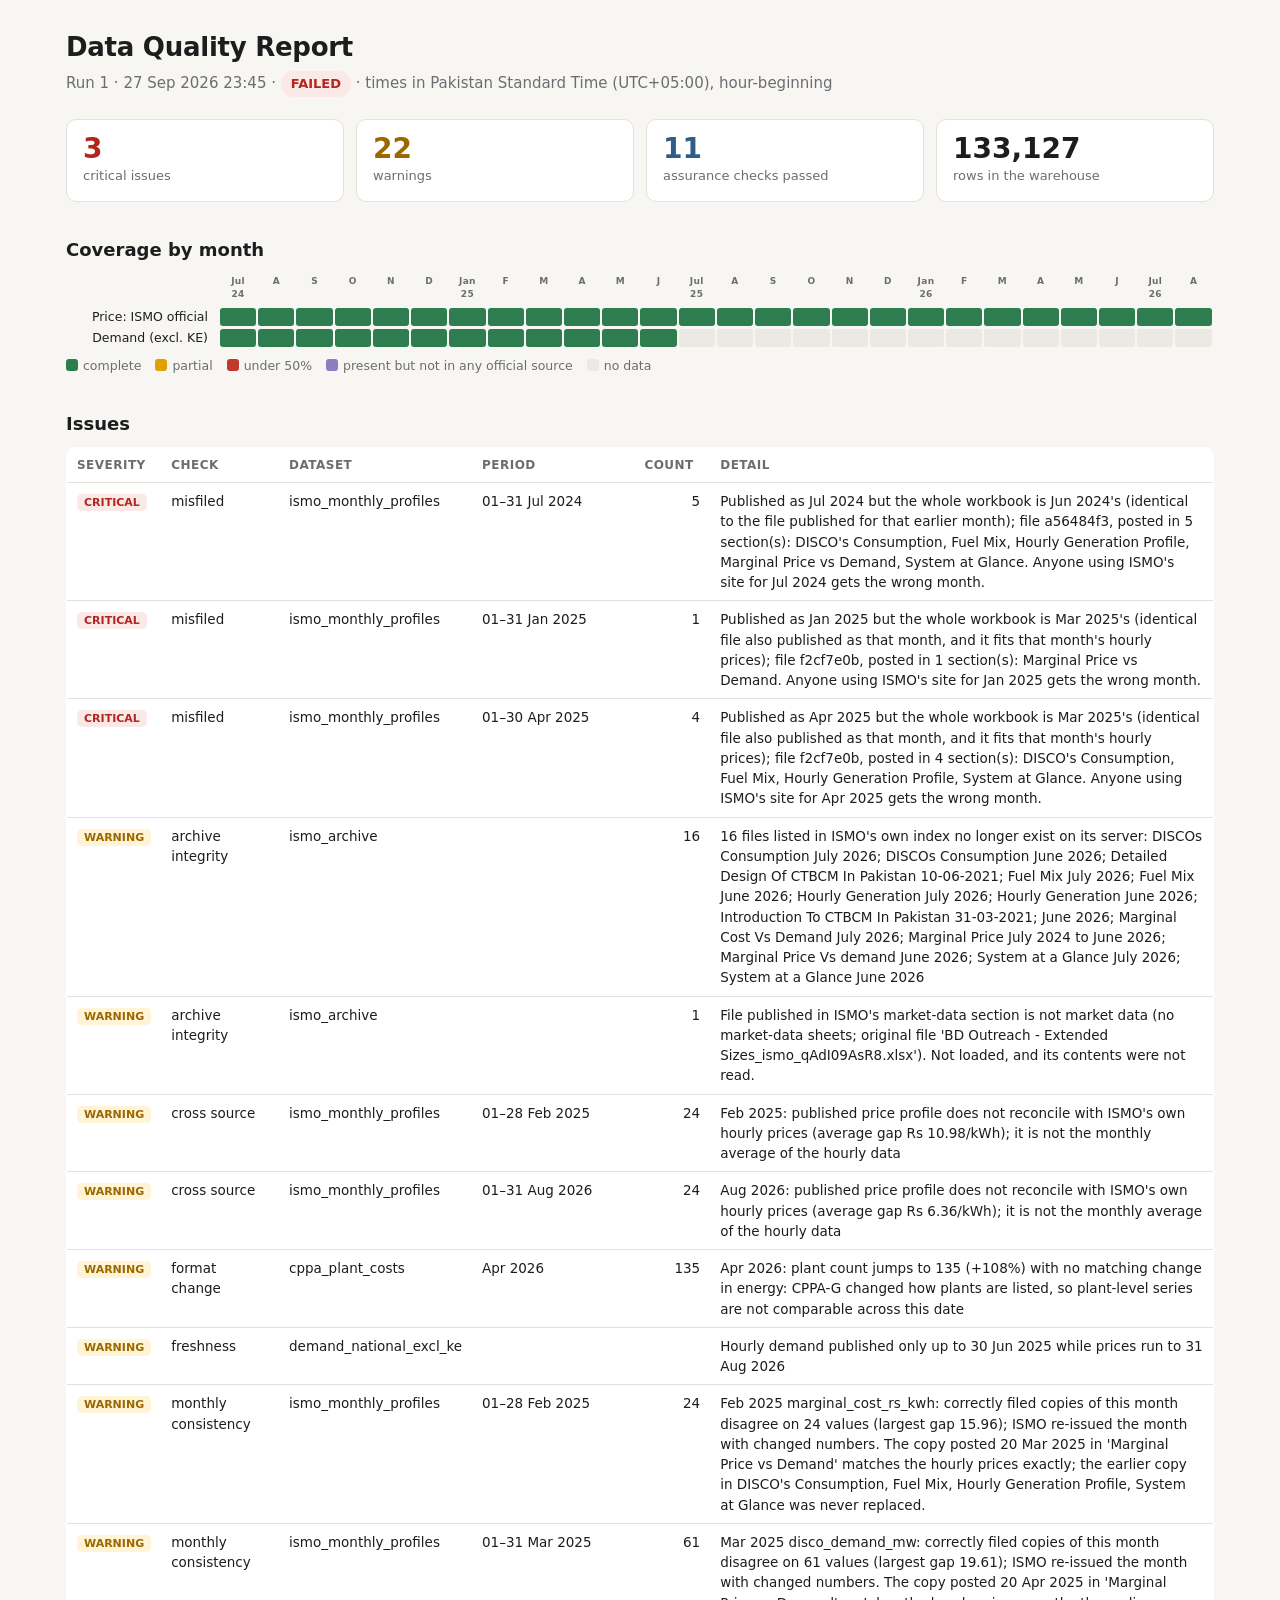
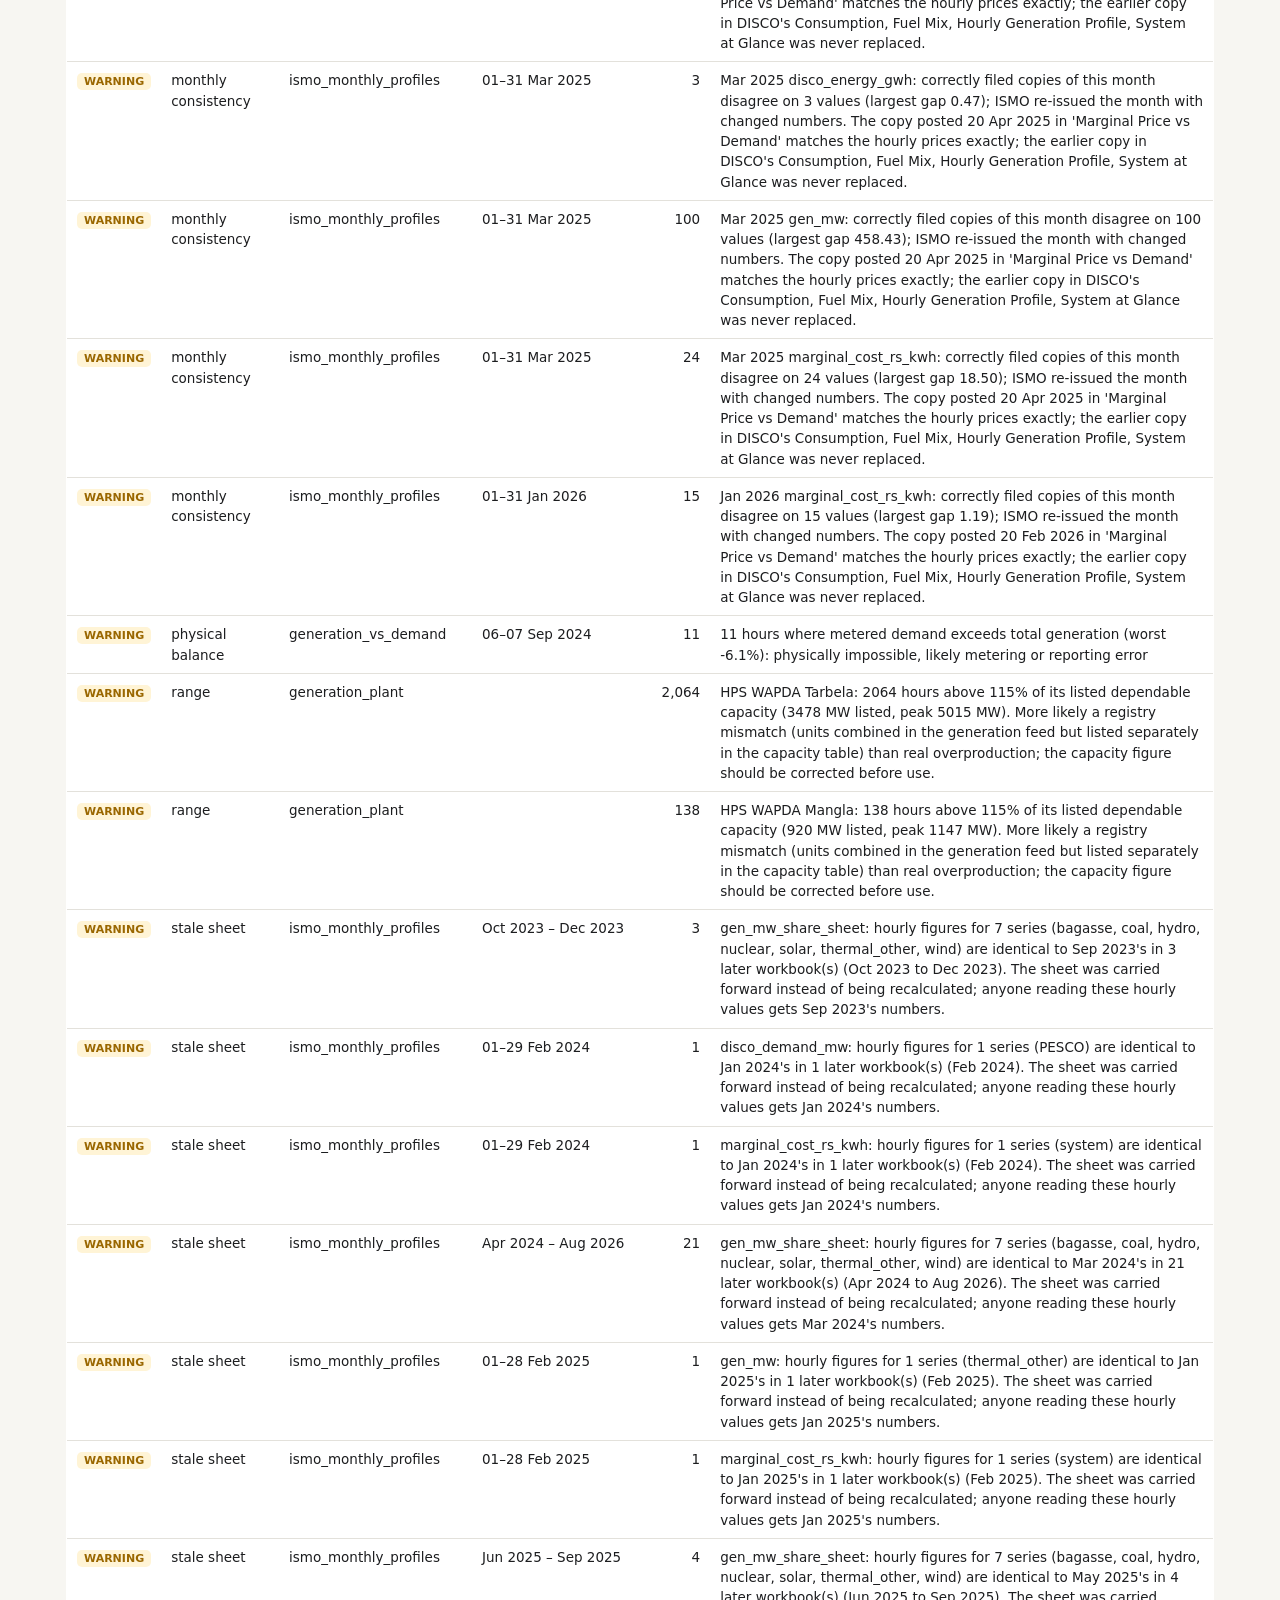
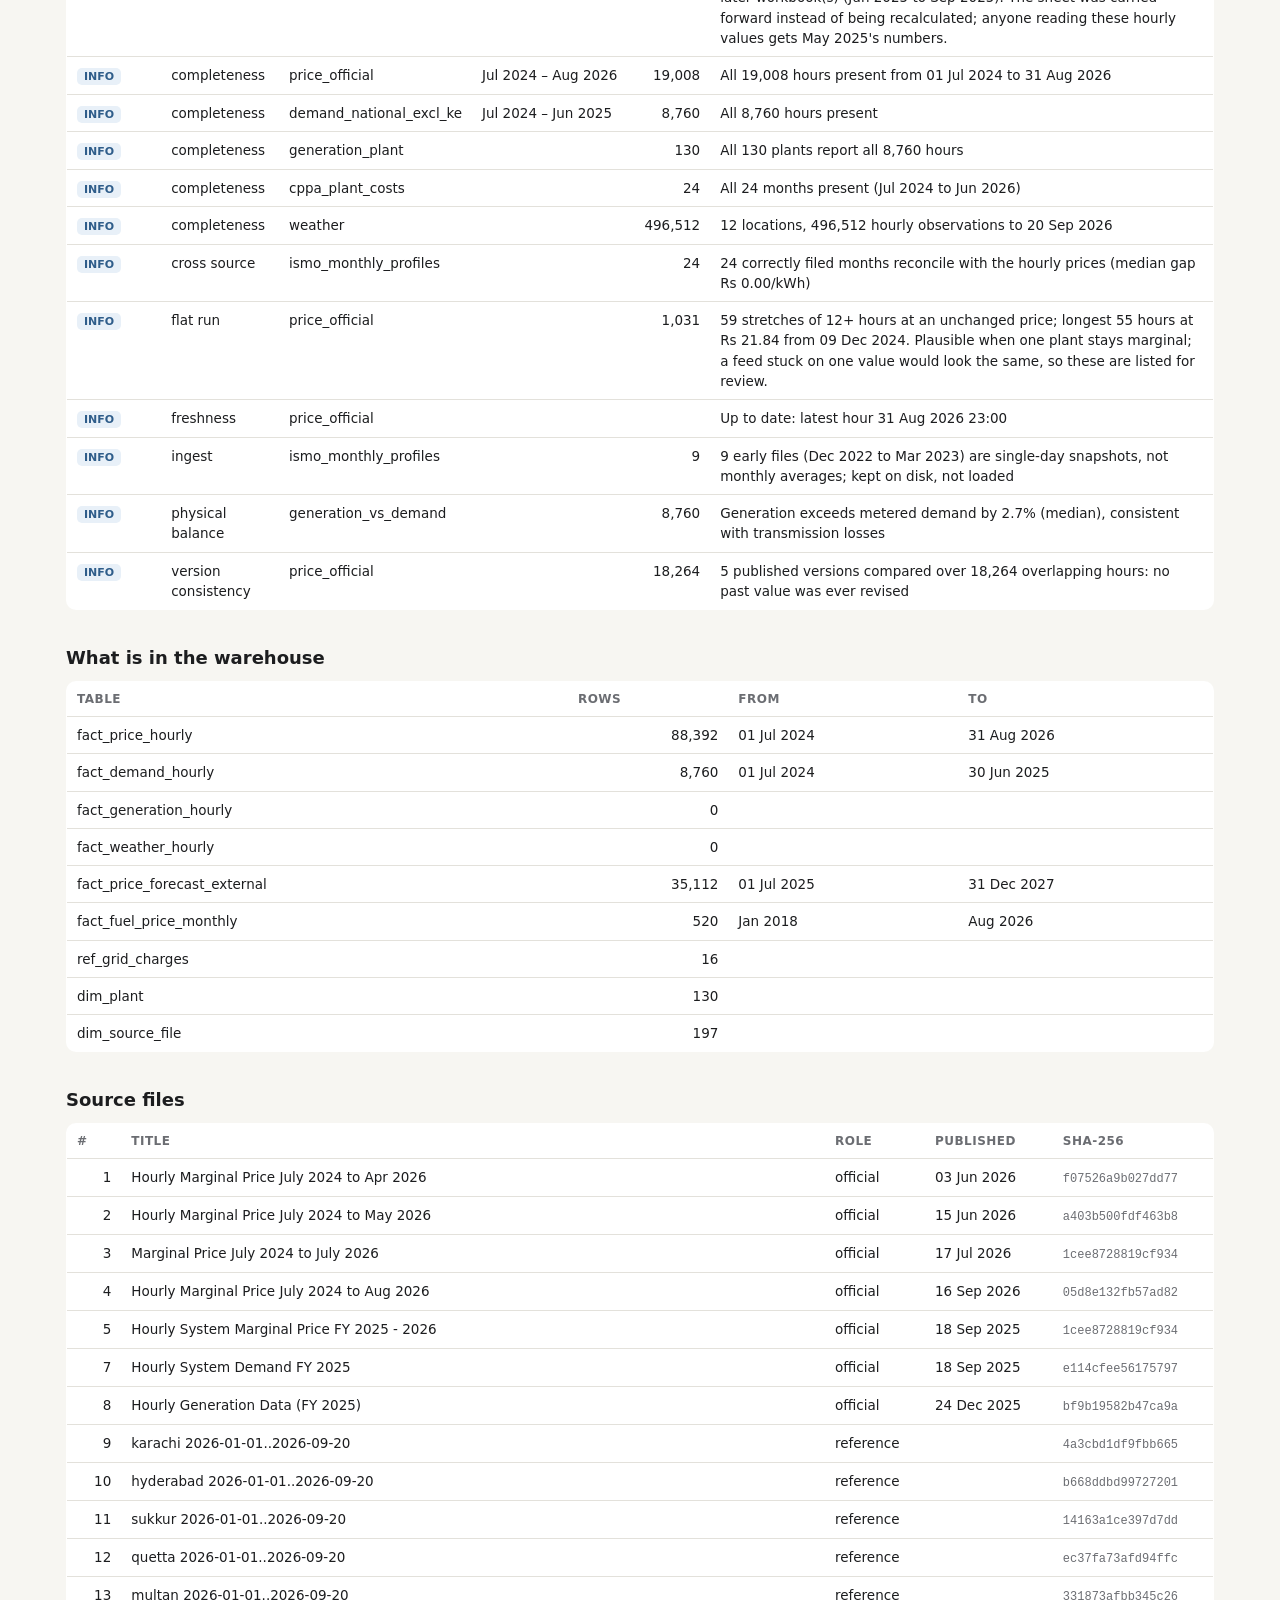
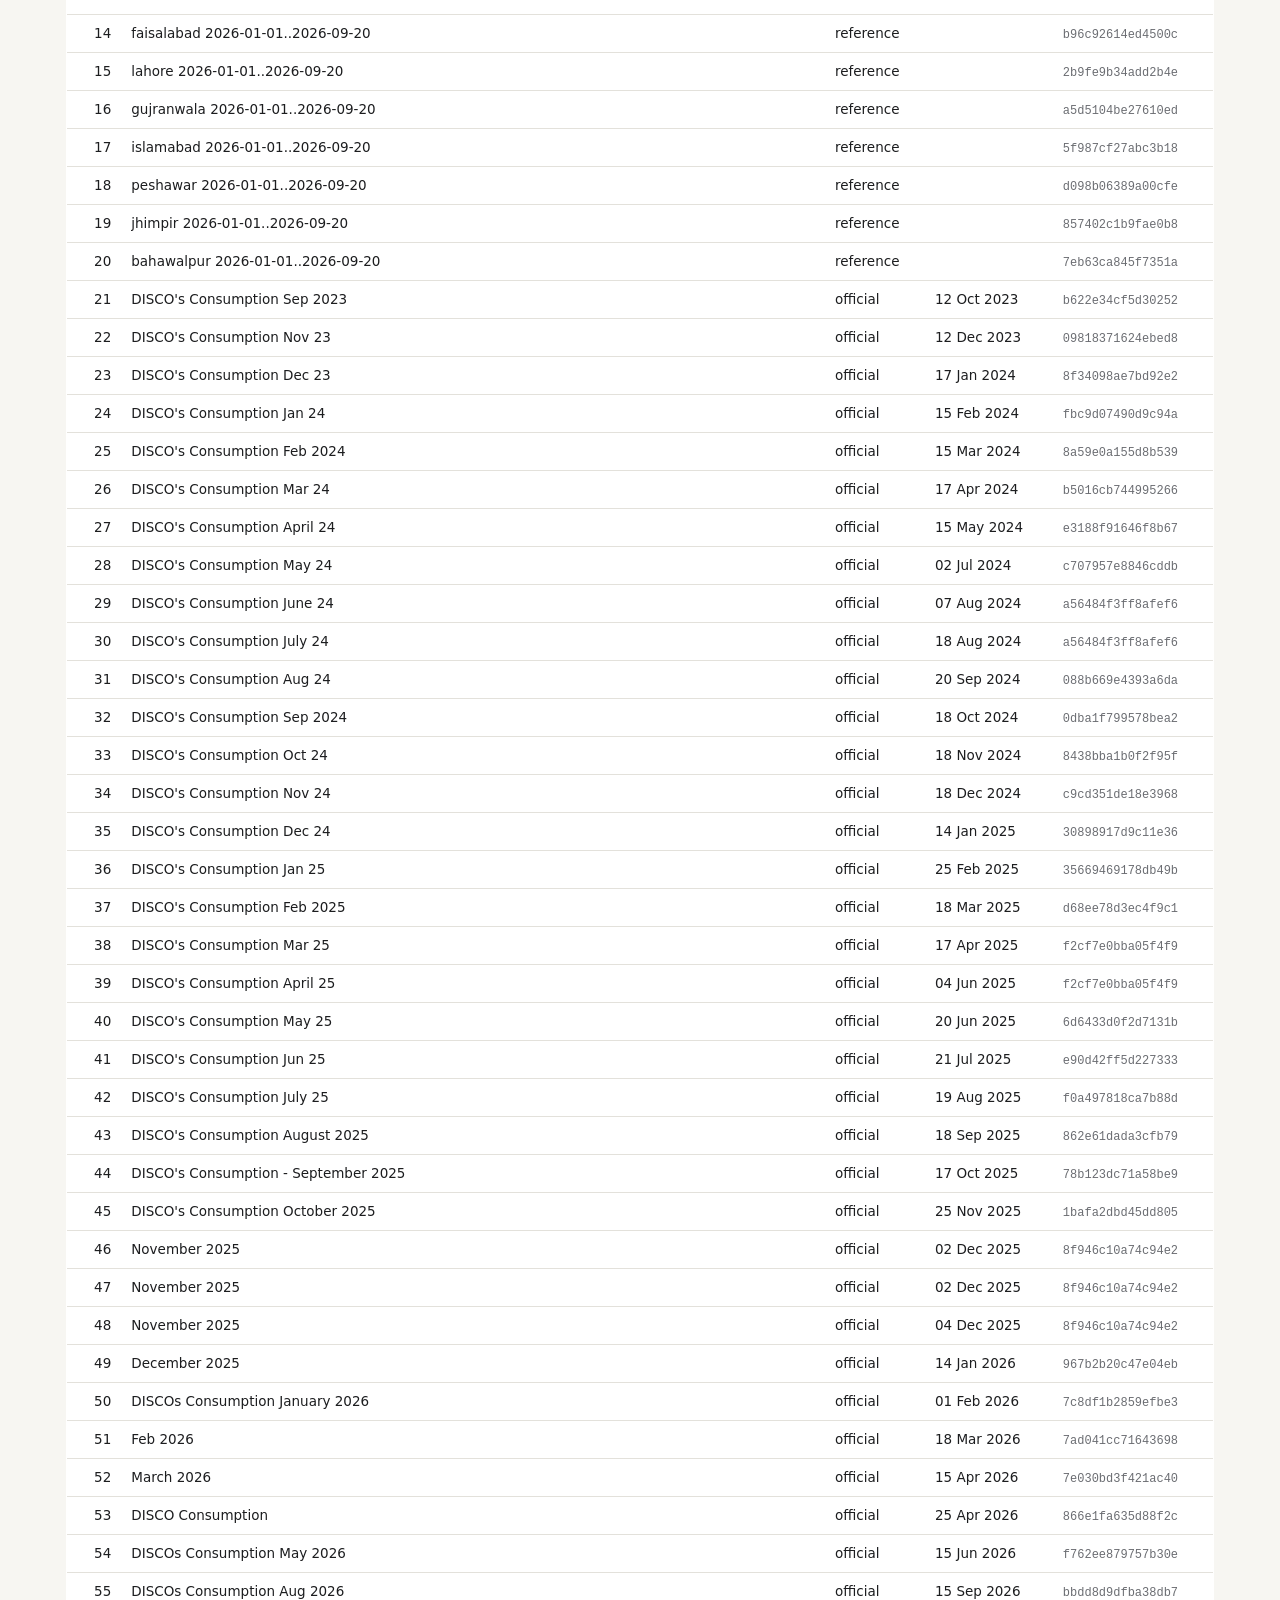
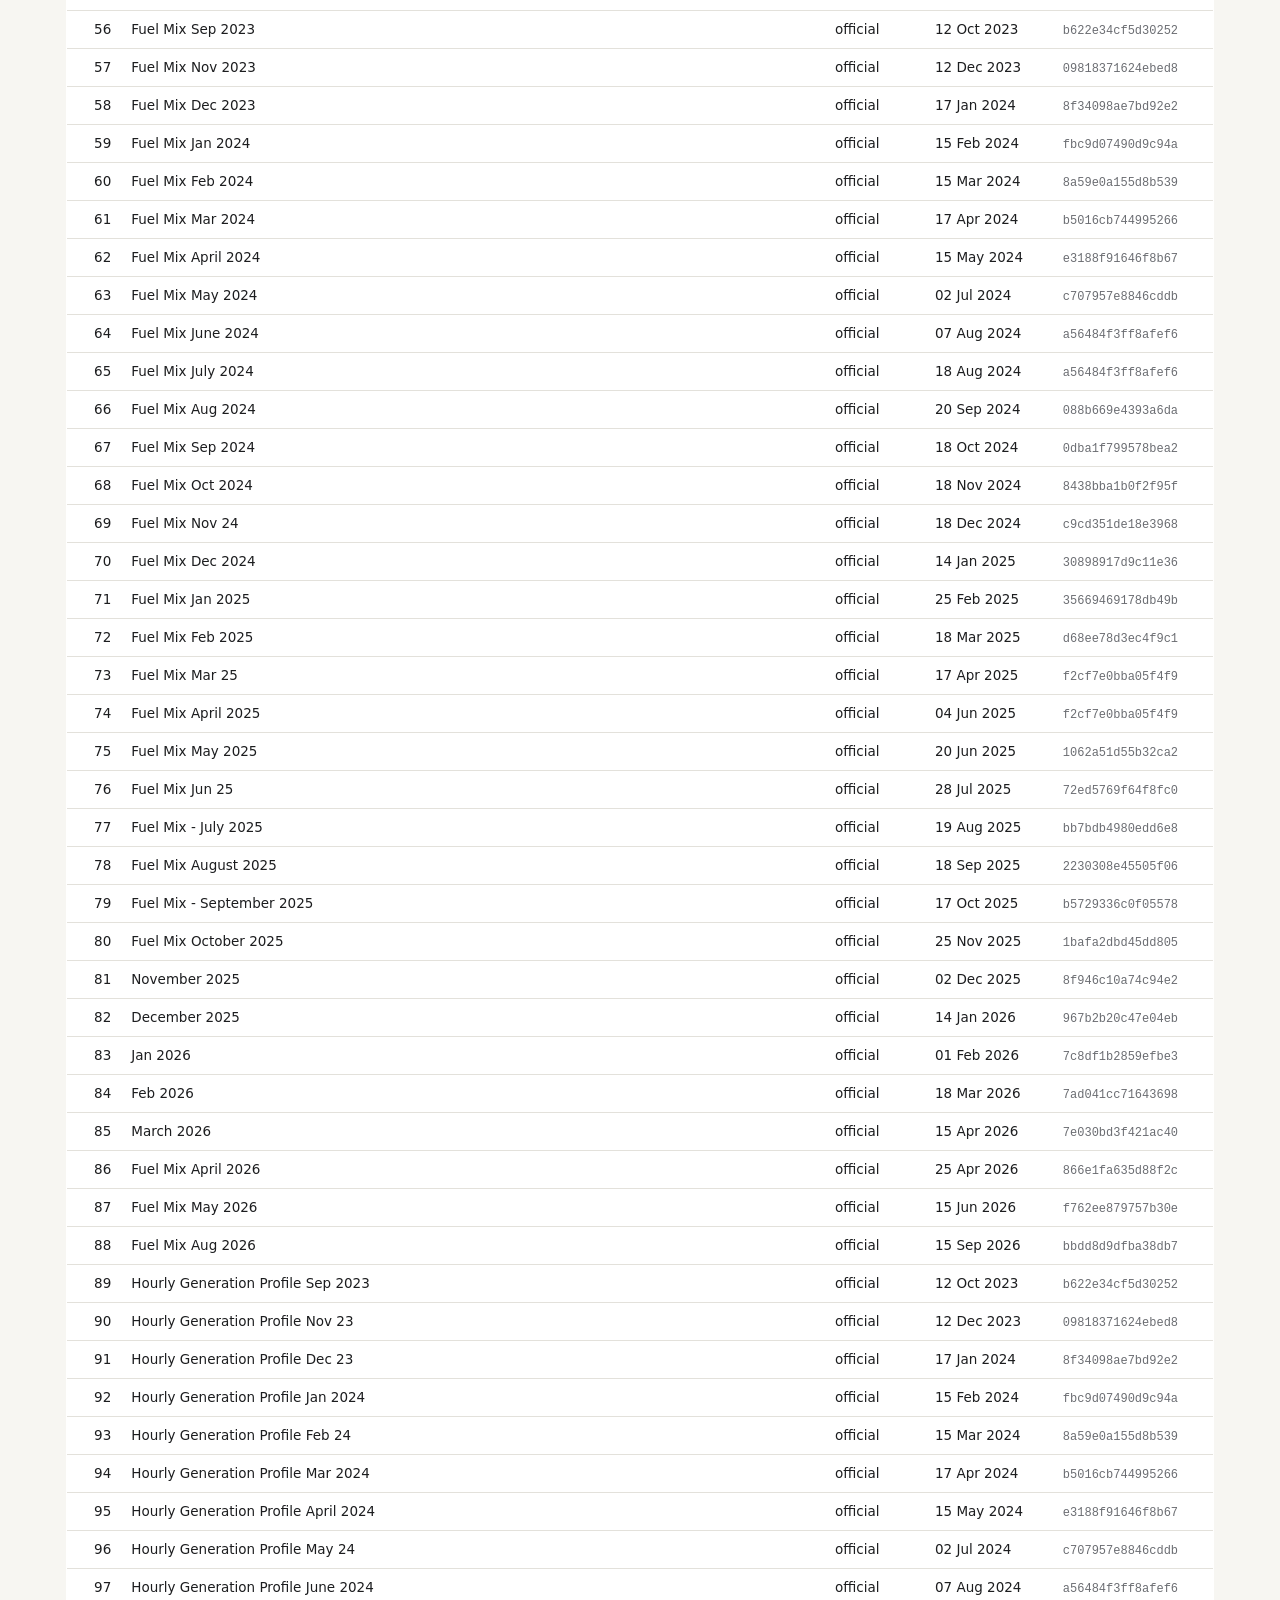
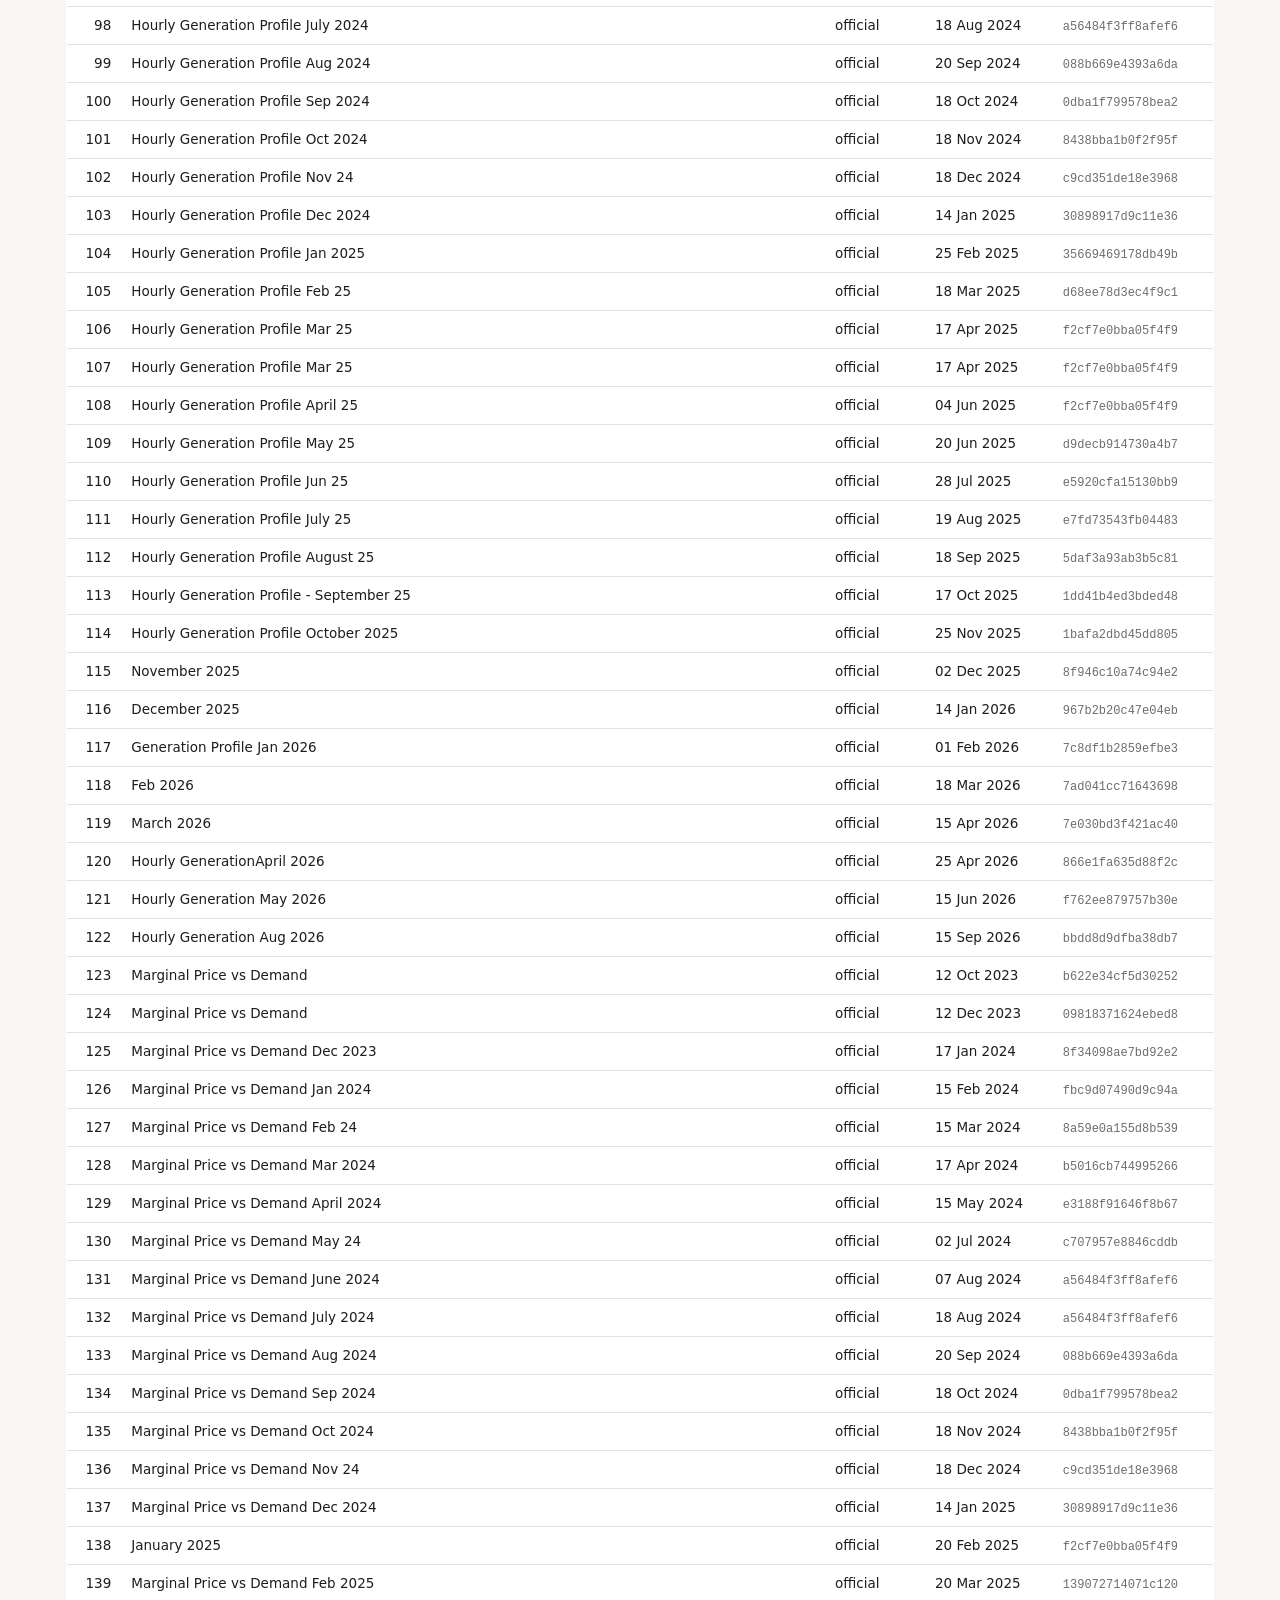
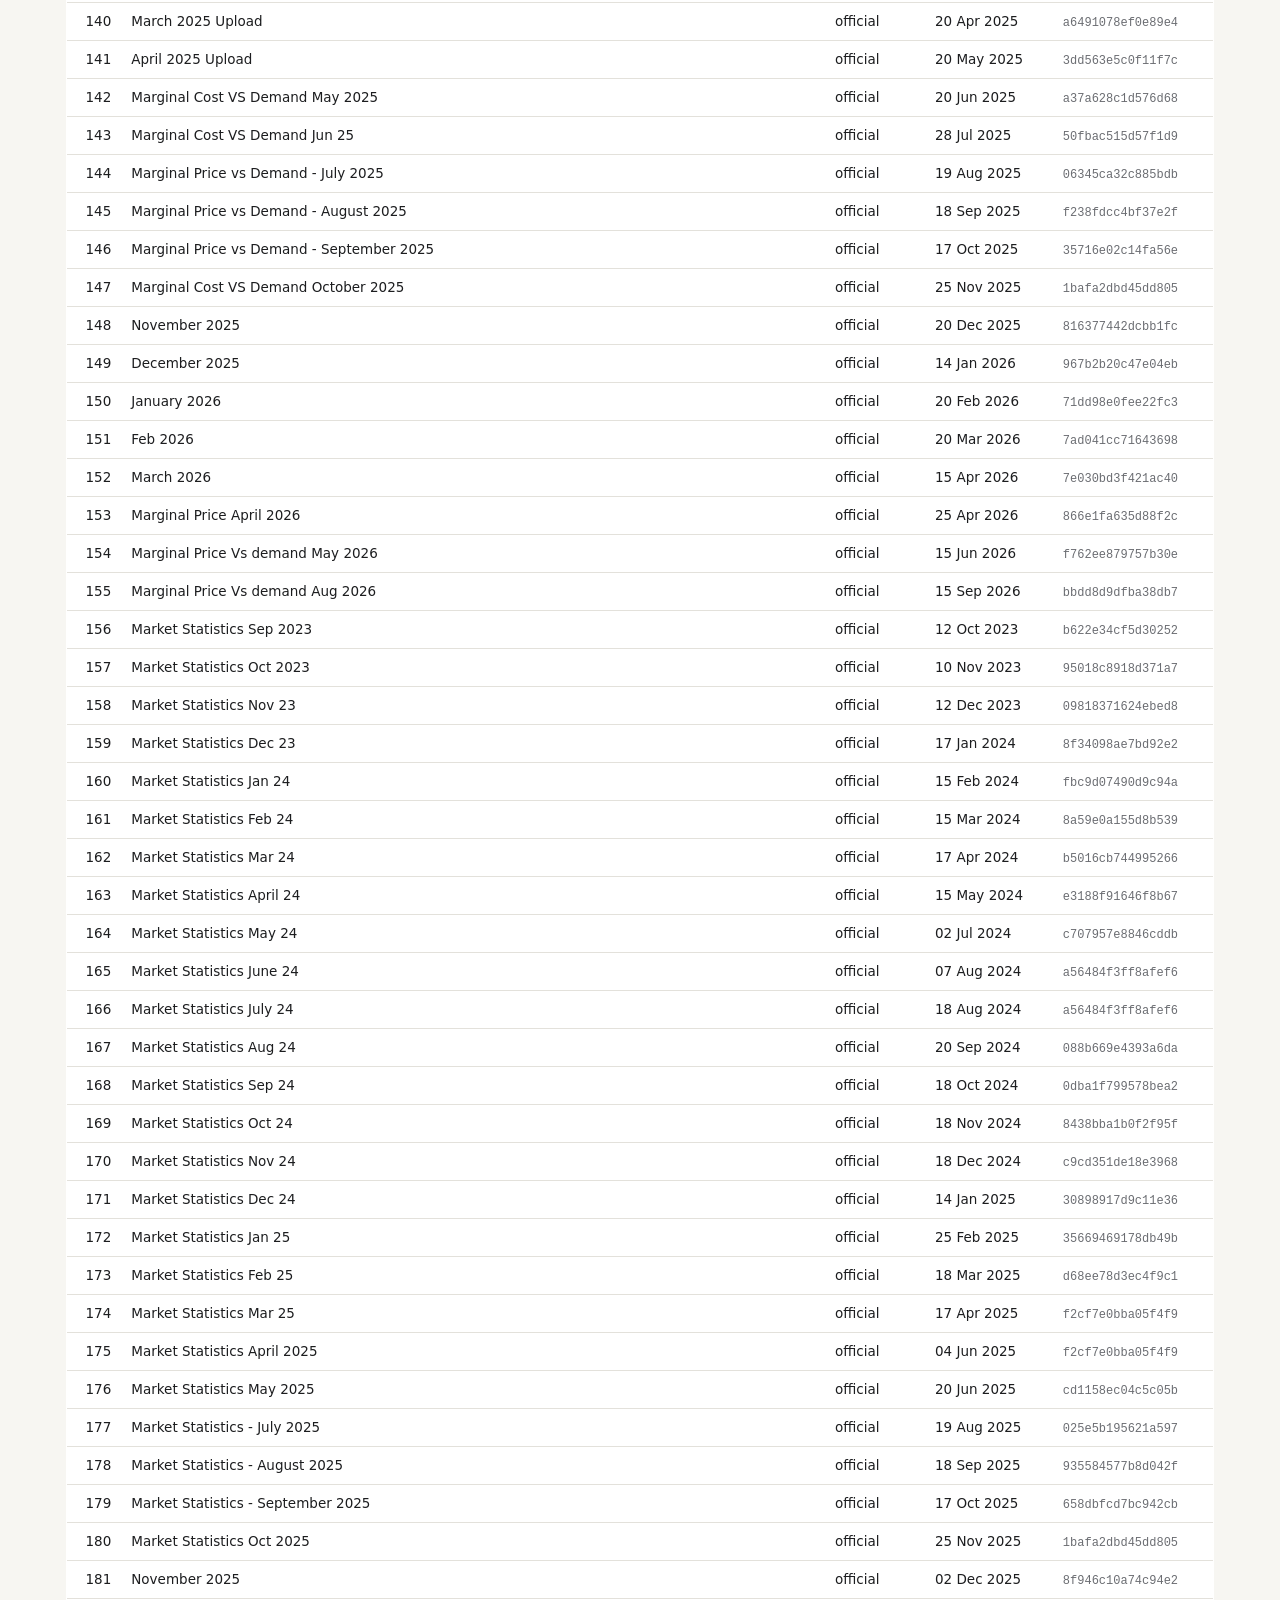
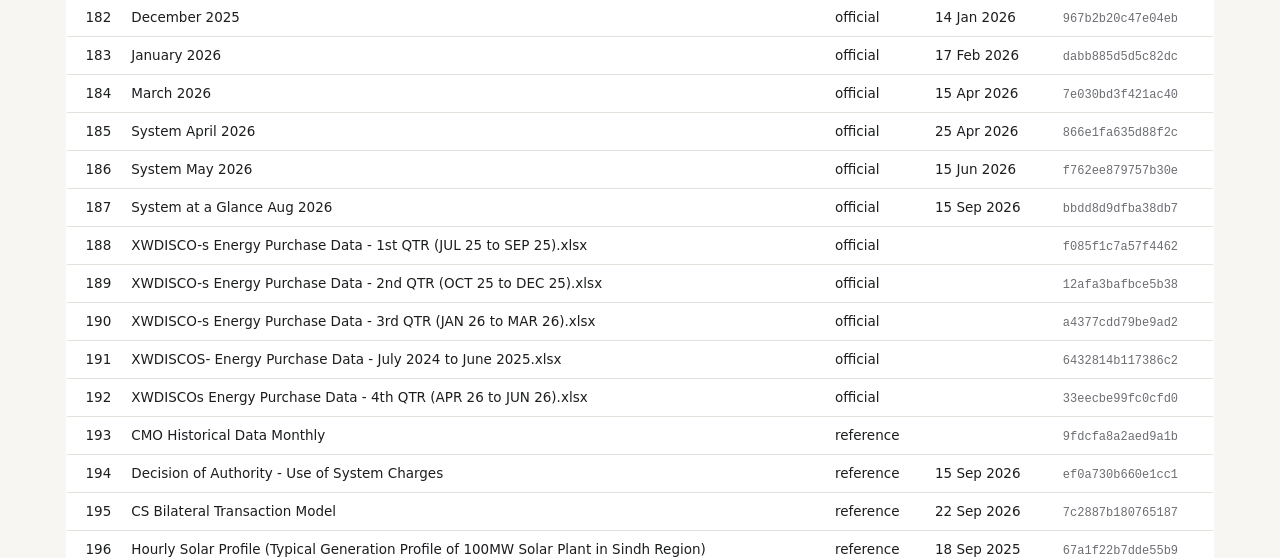
==== reports/data_quality_latest.html @ 8dcd848b "Add files via upload" ====
<!doctype html>
<html lang="en"><head><meta charset="utf-8">
<meta name="viewport" content="width=device-width, initial-scale=1">
<title>Data Quality Report</title>
<style>
:root{--bg:#f7f6f2;--card:#fff;--ink:#1c1d1f;--muted:#6b6d72;--line:#e3e1db;
--crit:#b3261e;--crit-bg:#fbe9e7;--warn:#9a6700;--warn-bg:#fff4d6;--info:#2f5d8a;--info-bg:#e8f0f8;
--ok:#2e7d4f;--c100:#2e7d4f;--c50:#e0a100;--c0:#c0392b;--cnone:#ebe9e3;--cext:#8e7cc3}
@media (prefers-color-scheme:dark){:root:not([data-theme="light"]){--bg:#15161a;--card:#1d1f24;--ink:#e8e6e1;
--muted:#9a9ca3;--line:#2c2f36;--crit-bg:#3a1d1b;--warn-bg:#352c14;--info-bg:#1a2835;--cnone:#2a2c31}}
*{box-sizing:border-box}body{margin:0;background:var(--bg);color:var(--ink);
font:15px/1.5 "Segoe UI",system-ui,-apple-system,sans-serif}
main{max-width:1180px;margin:0 auto;padding:28px 16px 60px}
h1{font-size:26px;margin:0 0 4px;letter-spacing:-.01em}h2{font-size:18px;margin:34px 0 10px}
.sub{color:var(--muted);margin:0 0 22px}
.status{display:inline-block;padding:3px 10px;border-radius:99px;font-weight:600;font-size:13px}
.passed{background:#e3f3e8;color:var(--ok)}.failed{background:var(--crit-bg);color:var(--crit)}
.cards{display:grid;grid-template-columns:repeat(auto-fit,minmax(170px,1fr));gap:12px}
.card{background:var(--card);border:1px solid var(--line);border-radius:10px;padding:14px 16px}
.card b{display:block;font-size:28px;line-height:1.1}.card span{color:var(--muted);font-size:13px}
.card.crit b{color:var(--crit)}.card.warn b{color:var(--warn)}.card.info b{color:var(--info)}
table{width:100%;border-collapse:collapse;background:var(--card);border:1px solid var(--line);border-radius:10px;overflow:hidden}
th,td{text-align:left;padding:8px 10px;border-bottom:1px solid var(--line);vertical-align:top;font-size:13.5px}
td.per{white-space:nowrap}th{font-size:12px;text-transform:uppercase;letter-spacing:.04em;color:var(--muted);font-weight:600}
tr:last-child td{border-bottom:0}td.num{text-align:right;font-variant-numeric:tabular-nums;white-space:nowrap}
.sev{font-size:11px;font-weight:700;text-transform:uppercase;padding:2px 7px;border-radius:5px;white-space:nowrap}
.sev.critical{background:var(--crit-bg);color:var(--crit)}.sev.warning{background:var(--warn-bg);color:var(--warn)}
.sev.info{background:var(--info-bg);color:var(--info)}
.scroll{overflow-x:auto}.grid{border-collapse:separate;border-spacing:2px;border:0;background:none;table-layout:fixed;min-width:760px}.grid col.labc{width:150px}
.grid td,.grid th{border:0;padding:0}.grid th{font-size:9px;overflow:hidden;text-align:center;padding:0 0 4px;text-transform:none}
.grid td.lab{font-size:12.5px;padding-right:10px;white-space:nowrap;text-align:right;color:var(--ink)}
.cell{width:100%;height:18px;border-radius:3px;background:var(--cnone)}
.legend{display:flex;gap:14px;flex-wrap:wrap;font-size:12.5px;color:var(--muted);margin:8px 0 0}
.legend i{display:inline-block;width:12px;height:12px;border-radius:3px;margin-right:5px;vertical-align:-1px}
code{font-size:12px;color:var(--muted)}
</style></head><body><main>
<h1>Data Quality Report</h1>
<p class="sub">Run 1 &middot; 27 Sep 2026 23:45 &middot; <span class="status failed">FAILED</span>
&middot; times in Pakistan Standard Time (UTC+05:00), hour-beginning</p>

<div class="cards">
 <div class="card crit"><b>3</b><span>critical issues</span></div>
 <div class="card warn"><b>22</b><span>warnings</span></div>
 <div class="card info"><b>11</b><span>assurance checks passed</span></div>
 <div class="card"><b>133,127</b><span>rows in the warehouse</span></div>
</div>

<h2>Coverage by month</h2>
<div class="scroll"><table class="grid"><col class="labc">
<tr><th></th><th>Jul<br>24</th><th>A</th><th>S</th><th>O</th><th>N</th><th>D</th><th>Jan<br>25</th><th>F</th><th>M</th><th>A</th><th>M</th><th>J</th><th>Jul<br>25</th><th>A</th><th>S</th><th>O</th><th>N</th><th>D</th><th>Jan<br>26</th><th>F</th><th>M</th><th>A</th><th>M</th><th>J</th><th>Jul<br>26</th><th>A</th></tr>
<tr><td class="lab">Price: ISMO official</td>
<td><div class="cell" style="background:var(--c100)" title="Jul 2024: 744 of 744 hours"></div></td><td><div class="cell" style="background:var(--c100)" title="Aug 2024: 744 of 744 hours"></div></td><td><div class="cell" style="background:var(--c100)" title="Sep 2024: 720 of 720 hours"></div></td><td><div class="cell" style="background:var(--c100)" title="Oct 2024: 744 of 744 hours"></div></td><td><div class="cell" style="background:var(--c100)" title="Nov 2024: 720 of 720 hours"></div></td><td><div class="cell" style="background:var(--c100)" title="Dec 2024: 744 of 744 hours"></div></td><td><div class="cell" style="background:var(--c100)" title="Jan 2025: 744 of 744 hours"></div></td><td><div class="cell" style="background:var(--c100)" title="Feb 2025: 672 of 672 hours"></div></td><td><div class="cell" style="background:var(--c100)" title="Mar 2025: 744 of 744 hours"></div></td><td><div class="cell" style="background:var(--c100)" title="Apr 2025: 720 of 720 hours"></div></td><td><div class="cell" style="background:var(--c100)" title="May 2025: 744 of 744 hours"></div></td><td><div class="cell" style="background:var(--c100)" title="Jun 2025: 720 of 720 hours"></div></td><td><div class="cell" style="background:var(--c100)" title="Jul 2025: 744 of 744 hours"></div></td><td><div class="cell" style="background:var(--c100)" title="Aug 2025: 744 of 744 hours"></div></td><td><div class="cell" style="background:var(--c100)" title="Sep 2025: 720 of 720 hours"></div></td><td><div class="cell" style="background:var(--c100)" title="Oct 2025: 744 of 744 hours"></div></td><td><div class="cell" style="background:var(--c100)" title="Nov 2025: 720 of 720 hours"></div></td><td><div class="cell" style="background:var(--c100)" title="Dec 2025: 744 of 744 hours"></div></td><td><div class="cell" style="background:var(--c100)" title="Jan 2026: 744 of 744 hours"></div></td><td><div class="cell" style="background:var(--c100)" title="Feb 2026: 672 of 672 hours"></div></td><td><div class="cell" style="background:var(--c100)" title="Mar 2026: 744 of 744 hours"></div></td><td><div class="cell" style="background:var(--c100)" title="Apr 2026: 720 of 720 hours"></div></td><td><div class="cell" style="background:var(--c100)" title="May 2026: 744 of 744 hours"></div></td><td><div class="cell" style="background:var(--c100)" title="Jun 2026: 720 of 720 hours"></div></td><td><div class="cell" style="background:var(--c100)" title="Jul 2026: 744 of 744 hours"></div></td><td><div class="cell" style="background:var(--c100)" title="Aug 2026: 744 of 744 hours"></div></td></tr><tr><td class="lab">Demand (excl. KE)</td>
<td><div class="cell" style="background:var(--c100)" title="Jul 2024: 744 of 744 hours"></div></td><td><div class="cell" style="background:var(--c100)" title="Aug 2024: 744 of 744 hours"></div></td><td><div class="cell" style="background:var(--c100)" title="Sep 2024: 720 of 720 hours"></div></td><td><div class="cell" style="background:var(--c100)" title="Oct 2024: 744 of 744 hours"></div></td><td><div class="cell" style="background:var(--c100)" title="Nov 2024: 720 of 720 hours"></div></td><td><div class="cell" style="background:var(--c100)" title="Dec 2024: 744 of 744 hours"></div></td><td><div class="cell" style="background:var(--c100)" title="Jan 2025: 744 of 744 hours"></div></td><td><div class="cell" style="background:var(--c100)" title="Feb 2025: 672 of 672 hours"></div></td><td><div class="cell" style="background:var(--c100)" title="Mar 2025: 744 of 744 hours"></div></td><td><div class="cell" style="background:var(--c100)" title="Apr 2025: 720 of 720 hours"></div></td><td><div class="cell" style="background:var(--c100)" title="May 2025: 744 of 744 hours"></div></td><td><div class="cell" style="background:var(--c100)" title="Jun 2025: 720 of 720 hours"></div></td><td><div class="cell" style="background:var(--cnone)" title="Jul 2025: 0 of 744 hours"></div></td><td><div class="cell" style="background:var(--cnone)" title="Aug 2025: 0 of 744 hours"></div></td><td><div class="cell" style="background:var(--cnone)" title="Sep 2025: 0 of 720 hours"></div></td><td><div class="cell" style="background:var(--cnone)" title="Oct 2025: 0 of 744 hours"></div></td><td><div class="cell" style="background:var(--cnone)" title="Nov 2025: 0 of 720 hours"></div></td><td><div class="cell" style="background:var(--cnone)" title="Dec 2025: 0 of 744 hours"></div></td><td><div class="cell" style="background:var(--cnone)" title="Jan 2026: 0 of 744 hours"></div></td><td><div class="cell" style="background:var(--cnone)" title="Feb 2026: 0 of 672 hours"></div></td><td><div class="cell" style="background:var(--cnone)" title="Mar 2026: 0 of 744 hours"></div></td><td><div class="cell" style="background:var(--cnone)" title="Apr 2026: 0 of 720 hours"></div></td><td><div class="cell" style="background:var(--cnone)" title="May 2026: 0 of 744 hours"></div></td><td><div class="cell" style="background:var(--cnone)" title="Jun 2026: 0 of 720 hours"></div></td><td><div class="cell" style="background:var(--cnone)" title="Jul 2026: 0 of 744 hours"></div></td><td><div class="cell" style="background:var(--cnone)" title="Aug 2026: 0 of 744 hours"></div></td></tr>
</table></div>
<div class="legend"><span><i style="background:var(--c100)"></i>complete</span><span><i style="background:var(--c50)"></i>partial</span>
<span><i style="background:var(--c0)"></i>under 50%</span><span><i style="background:var(--cext)"></i>present but not in any official source</span>
<span><i style="background:var(--cnone)"></i>no data</span></div>

<h2>Issues</h2>
<table><tr><th>Severity</th><th>Check</th><th>Dataset</th><th>Period</th><th>Count</th><th>Detail</th></tr>
<tr><td><span class="sev critical">critical</span></td><td>misfiled</td>
<td>ismo_monthly_profiles</td><td class="per">01–31 Jul 2024</td><td class="num">5</td><td>Published as Jul 2024 but the whole workbook is Jun 2024's (identical to the file published for that earlier month); file a56484f3, posted in 5 section(s): DISCO's Consumption, Fuel Mix, Hourly Generation Profile, Marginal Price vs Demand, System at Glance. Anyone using ISMO's site for Jul 2024 gets the wrong month.</td></tr><tr><td><span class="sev critical">critical</span></td><td>misfiled</td>
<td>ismo_monthly_profiles</td><td class="per">01–31 Jan 2025</td><td class="num">1</td><td>Published as Jan 2025 but the whole workbook is Mar 2025's (identical file also published as that month, and it fits that month's hourly prices); file f2cf7e0b, posted in 1 section(s): Marginal Price vs Demand. Anyone using ISMO's site for Jan 2025 gets the wrong month.</td></tr><tr><td><span class="sev critical">critical</span></td><td>misfiled</td>
<td>ismo_monthly_profiles</td><td class="per">01–30 Apr 2025</td><td class="num">4</td><td>Published as Apr 2025 but the whole workbook is Mar 2025's (identical file also published as that month, and it fits that month's hourly prices); file f2cf7e0b, posted in 4 section(s): DISCO's Consumption, Fuel Mix, Hourly Generation Profile, System at Glance. Anyone using ISMO's site for Apr 2025 gets the wrong month.</td></tr><tr><td><span class="sev warning">warning</span></td><td>archive integrity</td>
<td>ismo_archive</td><td class="per"></td><td class="num">16</td><td>16 files listed in ISMO's own index no longer exist on its server: DISCOs Consumption July 2026; DISCOs Consumption June 2026; Detailed Design Of CTBCM In Pakistan 10-06-2021; Fuel Mix July 2026; Fuel Mix June 2026; Hourly Generation July 2026; Hourly Generation June 2026; Introduction To CTBCM In Pakistan 31-03-2021; June 2026; Marginal Cost Vs Demand July 2026; Marginal Price July 2024 to June 2026; Marginal Price Vs demand June 2026; System at a Glance July 2026; System at a Glance June 2026</td></tr><tr><td><span class="sev warning">warning</span></td><td>archive integrity</td>
<td>ismo_archive</td><td class="per"></td><td class="num">1</td><td>File published in ISMO's market-data section is not market data (no market-data sheets; original file 'BD Outreach - Extended Sizes_ismo_qAdI09AsR8.xlsx'). Not loaded, and its contents were not read.</td></tr><tr><td><span class="sev warning">warning</span></td><td>cross source</td>
<td>ismo_monthly_profiles</td><td class="per">01–28 Feb 2025</td><td class="num">24</td><td>Feb 2025: published price profile does not reconcile with ISMO's own hourly prices (average gap Rs 10.98/kWh); it is not the monthly average of the hourly data</td></tr><tr><td><span class="sev warning">warning</span></td><td>cross source</td>
<td>ismo_monthly_profiles</td><td class="per">01–31 Aug 2026</td><td class="num">24</td><td>Aug 2026: published price profile does not reconcile with ISMO's own hourly prices (average gap Rs 6.36/kWh); it is not the monthly average of the hourly data</td></tr><tr><td><span class="sev warning">warning</span></td><td>format change</td>
<td>cppa_plant_costs</td><td class="per">Apr 2026</td><td class="num">135</td><td>Apr 2026: plant count jumps to 135 (+108%) with no matching change in energy: CPPA-G changed how plants are listed, so plant-level series are not comparable across this date</td></tr><tr><td><span class="sev warning">warning</span></td><td>freshness</td>
<td>demand_national_excl_ke</td><td class="per"></td><td class="num"></td><td>Hourly demand published only up to 30 Jun 2025 while prices run to 31 Aug 2026</td></tr><tr><td><span class="sev warning">warning</span></td><td>monthly consistency</td>
<td>ismo_monthly_profiles</td><td class="per">01–28 Feb 2025</td><td class="num">24</td><td>Feb 2025 marginal_cost_rs_kwh: correctly filed copies of this month disagree on 24 values (largest gap 15.96); ISMO re-issued the month with changed numbers. The copy posted 20 Mar 2025 in 'Marginal Price vs Demand' matches the hourly prices exactly; the earlier copy in DISCO's Consumption, Fuel Mix, Hourly Generation Profile, System at Glance was never replaced.</td></tr><tr><td><span class="sev warning">warning</span></td><td>monthly consistency</td>
<td>ismo_monthly_profiles</td><td class="per">01–31 Mar 2025</td><td class="num">61</td><td>Mar 2025 disco_demand_mw: correctly filed copies of this month disagree on 61 values (largest gap 19.61); ISMO re-issued the month with changed numbers. The copy posted 20 Apr 2025 in 'Marginal Price vs Demand' matches the hourly prices exactly; the earlier copy in DISCO's Consumption, Fuel Mix, Hourly Generation Profile, System at Glance was never replaced.</td></tr><tr><td><span class="sev warning">warning</span></td><td>monthly consistency</td>
<td>ismo_monthly_profiles</td><td class="per">01–31 Mar 2025</td><td class="num">3</td><td>Mar 2025 disco_energy_gwh: correctly filed copies of this month disagree on 3 values (largest gap 0.47); ISMO re-issued the month with changed numbers. The copy posted 20 Apr 2025 in 'Marginal Price vs Demand' matches the hourly prices exactly; the earlier copy in DISCO's Consumption, Fuel Mix, Hourly Generation Profile, System at Glance was never replaced.</td></tr><tr><td><span class="sev warning">warning</span></td><td>monthly consistency</td>
<td>ismo_monthly_profiles</td><td class="per">01–31 Mar 2025</td><td class="num">100</td><td>Mar 2025 gen_mw: correctly filed copies of this month disagree on 100 values (largest gap 458.43); ISMO re-issued the month with changed numbers. The copy posted 20 Apr 2025 in 'Marginal Price vs Demand' matches the hourly prices exactly; the earlier copy in DISCO's Consumption, Fuel Mix, Hourly Generation Profile, System at Glance was never replaced.</td></tr><tr><td><span class="sev warning">warning</span></td><td>monthly consistency</td>
<td>ismo_monthly_profiles</td><td class="per">01–31 Mar 2025</td><td class="num">24</td><td>Mar 2025 marginal_cost_rs_kwh: correctly filed copies of this month disagree on 24 values (largest gap 18.50); ISMO re-issued the month with changed numbers. The copy posted 20 Apr 2025 in 'Marginal Price vs Demand' matches the hourly prices exactly; the earlier copy in DISCO's Consumption, Fuel Mix, Hourly Generation Profile, System at Glance was never replaced.</td></tr><tr><td><span class="sev warning">warning</span></td><td>monthly consistency</td>
<td>ismo_monthly_profiles</td><td class="per">01–31 Jan 2026</td><td class="num">15</td><td>Jan 2026 marginal_cost_rs_kwh: correctly filed copies of this month disagree on 15 values (largest gap 1.19); ISMO re-issued the month with changed numbers. The copy posted 20 Feb 2026 in 'Marginal Price vs Demand' matches the hourly prices exactly; the earlier copy in DISCO's Consumption, Fuel Mix, Hourly Generation Profile, System at Glance was never replaced.</td></tr><tr><td><span class="sev warning">warning</span></td><td>physical balance</td>
<td>generation_vs_demand</td><td class="per">06–07 Sep 2024</td><td class="num">11</td><td>11 hours where metered demand exceeds total generation (worst -6.1%): physically impossible, likely metering or reporting error</td></tr><tr><td><span class="sev warning">warning</span></td><td>range</td>
<td>generation_plant</td><td class="per"></td><td class="num">2,064</td><td>HPS WAPDA Tarbela: 2064 hours above 115% of its listed dependable capacity (3478 MW listed, peak 5015 MW). More likely a registry mismatch (units combined in the generation feed but listed separately in the capacity table) than real overproduction; the capacity figure should be corrected before use.</td></tr><tr><td><span class="sev warning">warning</span></td><td>range</td>
<td>generation_plant</td><td class="per"></td><td class="num">138</td><td>HPS WAPDA Mangla: 138 hours above 115% of its listed dependable capacity (920 MW listed, peak 1147 MW). More likely a registry mismatch (units combined in the generation feed but listed separately in the capacity table) than real overproduction; the capacity figure should be corrected before use.</td></tr><tr><td><span class="sev warning">warning</span></td><td>stale sheet</td>
<td>ismo_monthly_profiles</td><td class="per">Oct 2023 – Dec 2023</td><td class="num">3</td><td>gen_mw_share_sheet: hourly figures for 7 series (bagasse, coal, hydro, nuclear, solar, thermal_other, wind) are identical to Sep 2023's in 3 later workbook(s) (Oct 2023 to Dec 2023). The sheet was carried forward instead of being recalculated; anyone reading these hourly values gets Sep 2023's numbers.</td></tr><tr><td><span class="sev warning">warning</span></td><td>stale sheet</td>
<td>ismo_monthly_profiles</td><td class="per">01–29 Feb 2024</td><td class="num">1</td><td>disco_demand_mw: hourly figures for 1 series (PESCO) are identical to Jan 2024's in 1 later workbook(s) (Feb 2024). The sheet was carried forward instead of being recalculated; anyone reading these hourly values gets Jan 2024's numbers.</td></tr><tr><td><span class="sev warning">warning</span></td><td>stale sheet</td>
<td>ismo_monthly_profiles</td><td class="per">01–29 Feb 2024</td><td class="num">1</td><td>marginal_cost_rs_kwh: hourly figures for 1 series (system) are identical to Jan 2024's in 1 later workbook(s) (Feb 2024). The sheet was carried forward instead of being recalculated; anyone reading these hourly values gets Jan 2024's numbers.</td></tr><tr><td><span class="sev warning">warning</span></td><td>stale sheet</td>
<td>ismo_monthly_profiles</td><td class="per">Apr 2024 – Aug 2026</td><td class="num">21</td><td>gen_mw_share_sheet: hourly figures for 7 series (bagasse, coal, hydro, nuclear, solar, thermal_other, wind) are identical to Mar 2024's in 21 later workbook(s) (Apr 2024 to Aug 2026). The sheet was carried forward instead of being recalculated; anyone reading these hourly values gets Mar 2024's numbers.</td></tr><tr><td><span class="sev warning">warning</span></td><td>stale sheet</td>
<td>ismo_monthly_profiles</td><td class="per">01–28 Feb 2025</td><td class="num">1</td><td>gen_mw: hourly figures for 1 series (thermal_other) are identical to Jan 2025's in 1 later workbook(s) (Feb 2025). The sheet was carried forward instead of being recalculated; anyone reading these hourly values gets Jan 2025's numbers.</td></tr><tr><td><span class="sev warning">warning</span></td><td>stale sheet</td>
<td>ismo_monthly_profiles</td><td class="per">01–28 Feb 2025</td><td class="num">1</td><td>marginal_cost_rs_kwh: hourly figures for 1 series (system) are identical to Jan 2025's in 1 later workbook(s) (Feb 2025). The sheet was carried forward instead of being recalculated; anyone reading these hourly values gets Jan 2025's numbers.</td></tr><tr><td><span class="sev warning">warning</span></td><td>stale sheet</td>
<td>ismo_monthly_profiles</td><td class="per">Jun 2025 – Sep 2025</td><td class="num">4</td><td>gen_mw_share_sheet: hourly figures for 7 series (bagasse, coal, hydro, nuclear, solar, thermal_other, wind) are identical to May 2025's in 4 later workbook(s) (Jun 2025 to Sep 2025). The sheet was carried forward instead of being recalculated; anyone reading these hourly values gets May 2025's numbers.</td></tr><tr><td><span class="sev info">info</span></td><td>completeness</td>
<td>price_official</td><td class="per">Jul 2024 – Aug 2026</td><td class="num">19,008</td><td>All 19,008 hours present from 01 Jul 2024 to 31 Aug 2026</td></tr><tr><td><span class="sev info">info</span></td><td>completeness</td>
<td>demand_national_excl_ke</td><td class="per">Jul 2024 – Jun 2025</td><td class="num">8,760</td><td>All 8,760 hours present</td></tr><tr><td><span class="sev info">info</span></td><td>completeness</td>
<td>generation_plant</td><td class="per"></td><td class="num">130</td><td>All 130 plants report all 8,760 hours</td></tr><tr><td><span class="sev info">info</span></td><td>completeness</td>
<td>cppa_plant_costs</td><td class="per"></td><td class="num">24</td><td>All 24 months present (Jul 2024 to Jun 2026)</td></tr><tr><td><span class="sev info">info</span></td><td>completeness</td>
<td>weather</td><td class="per"></td><td class="num">496,512</td><td>12 locations, 496,512 hourly observations to 20 Sep 2026</td></tr><tr><td><span class="sev info">info</span></td><td>cross source</td>
<td>ismo_monthly_profiles</td><td class="per"></td><td class="num">24</td><td>24 correctly filed months reconcile with the hourly prices (median gap Rs 0.00/kWh)</td></tr><tr><td><span class="sev info">info</span></td><td>flat run</td>
<td>price_official</td><td class="per"></td><td class="num">1,031</td><td>59 stretches of 12+ hours at an unchanged price; longest 55 hours at Rs 21.84 from 09 Dec 2024. Plausible when one plant stays marginal; a feed stuck on one value would look the same, so these are listed for review.</td></tr><tr><td><span class="sev info">info</span></td><td>freshness</td>
<td>price_official</td><td class="per"></td><td class="num"></td><td>Up to date: latest hour 31 Aug 2026 23:00</td></tr><tr><td><span class="sev info">info</span></td><td>ingest</td>
<td>ismo_monthly_profiles</td><td class="per"></td><td class="num">9</td><td>9 early files (Dec 2022 to Mar 2023) are single-day snapshots, not monthly averages; kept on disk, not loaded</td></tr><tr><td><span class="sev info">info</span></td><td>physical balance</td>
<td>generation_vs_demand</td><td class="per"></td><td class="num">8,760</td><td>Generation exceeds metered demand by 2.7% (median), consistent with transmission losses</td></tr><tr><td><span class="sev info">info</span></td><td>version consistency</td>
<td>price_official</td><td class="per"></td><td class="num">18,264</td><td>5 published versions compared over 18,264 overlapping hours: no past value was ever revised</td></tr>
</table>

<h2>What is in the warehouse</h2>
<table><tr><th>Table</th><th>Rows</th><th>From</th><th>To</th></tr>
<tr><td>fact_price_hourly</td><td class="num">88,392</td><td>01 Jul 2024</td><td>31 Aug 2026</td></tr><tr><td>fact_demand_hourly</td><td class="num">8,760</td><td>01 Jul 2024</td><td>30 Jun 2025</td></tr><tr><td>fact_generation_hourly</td><td class="num">0</td><td></td><td></td></tr><tr><td>fact_weather_hourly</td><td class="num">0</td><td></td><td></td></tr><tr><td>fact_price_forecast_external</td><td class="num">35,112</td><td>01 Jul 2025</td><td>31 Dec 2027</td></tr><tr><td>fact_fuel_price_monthly</td><td class="num">520</td><td>Jan 2018</td><td>Aug 2026</td></tr><tr><td>ref_grid_charges</td><td class="num">16</td><td></td><td></td></tr><tr><td>dim_plant</td><td class="num">130</td><td></td><td></td></tr><tr><td>dim_source_file</td><td class="num">197</td><td></td><td></td></tr>
</table>

<h2>Source files</h2>
<table><tr><th>#</th><th>Title</th><th>Role</th><th>Published</th><th>SHA-256</th></tr>
<tr><td class="num">1</td><td>Hourly Marginal Price July 2024 to Apr 2026</td><td>official</td>
<td>03 Jun 2026</td><td><code>f07526a9b027dd77</code></td></tr><tr><td class="num">2</td><td>Hourly Marginal Price July 2024 to May 2026</td><td>official</td>
<td>15 Jun 2026</td><td><code>a403b500fdf463b8</code></td></tr><tr><td class="num">3</td><td>Marginal Price July 2024 to July 2026</td><td>official</td>
<td>17 Jul 2026</td><td><code>1cee8728819cf934</code></td></tr><tr><td class="num">4</td><td>Hourly Marginal Price July 2024 to Aug 2026</td><td>official</td>
<td>16 Sep 2026</td><td><code>05d8e132fb57ad82</code></td></tr><tr><td class="num">5</td><td>Hourly System Marginal Price FY 2025 - 2026</td><td>official</td>
<td>18 Sep 2025</td><td><code>1cee8728819cf934</code></td></tr><tr><td class="num">7</td><td>Hourly System Demand FY 2025</td><td>official</td>
<td>18 Sep 2025</td><td><code>e114cfee56175797</code></td></tr><tr><td class="num">8</td><td>Hourly Generation Data (FY 2025)</td><td>official</td>
<td>24 Dec 2025</td><td><code>bf9b19582b47ca9a</code></td></tr><tr><td class="num">9</td><td>karachi 2026-01-01..2026-09-20</td><td>reference</td>
<td></td><td><code>4a3cbd1df9fbb665</code></td></tr><tr><td class="num">10</td><td>hyderabad 2026-01-01..2026-09-20</td><td>reference</td>
<td></td><td><code>b668ddbd99727201</code></td></tr><tr><td class="num">11</td><td>sukkur 2026-01-01..2026-09-20</td><td>reference</td>
<td></td><td><code>14163a1ce397d7dd</code></td></tr><tr><td class="num">12</td><td>quetta 2026-01-01..2026-09-20</td><td>reference</td>
<td></td><td><code>ec37fa73afd94ffc</code></td></tr><tr><td class="num">13</td><td>multan 2026-01-01..2026-09-20</td><td>reference</td>
<td></td><td><code>331873afbb345c26</code></td></tr><tr><td class="num">14</td><td>faisalabad 2026-01-01..2026-09-20</td><td>reference</td>
<td></td><td><code>b96c92614ed4500c</code></td></tr><tr><td class="num">15</td><td>lahore 2026-01-01..2026-09-20</td><td>reference</td>
<td></td><td><code>2b9fe9b34add2b4e</code></td></tr><tr><td class="num">16</td><td>gujranwala 2026-01-01..2026-09-20</td><td>reference</td>
<td></td><td><code>a5d5104be27610ed</code></td></tr><tr><td class="num">17</td><td>islamabad 2026-01-01..2026-09-20</td><td>reference</td>
<td></td><td><code>5f987cf27abc3b18</code></td></tr><tr><td class="num">18</td><td>peshawar 2026-01-01..2026-09-20</td><td>reference</td>
<td></td><td><code>d098b06389a00cfe</code></td></tr><tr><td class="num">19</td><td>jhimpir 2026-01-01..2026-09-20</td><td>reference</td>
<td></td><td><code>857402c1b9fae0b8</code></td></tr><tr><td class="num">20</td><td>bahawalpur 2026-01-01..2026-09-20</td><td>reference</td>
<td></td><td><code>7eb63ca845f7351a</code></td></tr><tr><td class="num">21</td><td>DISCO's Consumption Sep 2023</td><td>official</td>
<td>12 Oct 2023</td><td><code>b622e34cf5d30252</code></td></tr><tr><td class="num">22</td><td>DISCO's Consumption Nov 23</td><td>official</td>
<td>12 Dec 2023</td><td><code>09818371624ebed8</code></td></tr><tr><td class="num">23</td><td>DISCO's Consumption Dec 23</td><td>official</td>
<td>17 Jan 2024</td><td><code>8f34098ae7bd92e2</code></td></tr><tr><td class="num">24</td><td>DISCO's Consumption Jan 24</td><td>official</td>
<td>15 Feb 2024</td><td><code>fbc9d07490d9c94a</code></td></tr><tr><td class="num">25</td><td>DISCO's Consumption Feb 2024</td><td>official</td>
<td>15 Mar 2024</td><td><code>8a59e0a155d8b539</code></td></tr><tr><td class="num">26</td><td>DISCO's Consumption Mar 24</td><td>official</td>
<td>17 Apr 2024</td><td><code>b5016cb744995266</code></td></tr><tr><td class="num">27</td><td>DISCO's Consumption April 24</td><td>official</td>
<td>15 May 2024</td><td><code>e3188f91646f8b67</code></td></tr><tr><td class="num">28</td><td>DISCO's Consumption May 24</td><td>official</td>
<td>02 Jul 2024</td><td><code>c707957e8846cddb</code></td></tr><tr><td class="num">29</td><td>DISCO's Consumption June 24</td><td>official</td>
<td>07 Aug 2024</td><td><code>a56484f3ff8afef6</code></td></tr><tr><td class="num">30</td><td>DISCO's Consumption July 24</td><td>official</td>
<td>18 Aug 2024</td><td><code>a56484f3ff8afef6</code></td></tr><tr><td class="num">31</td><td>DISCO's Consumption Aug 24</td><td>official</td>
<td>20 Sep 2024</td><td><code>088b669e4393a6da</code></td></tr><tr><td class="num">32</td><td>DISCO's Consumption Sep 2024</td><td>official</td>
<td>18 Oct 2024</td><td><code>0dba1f799578bea2</code></td></tr><tr><td class="num">33</td><td>DISCO's Consumption Oct 24</td><td>official</td>
<td>18 Nov 2024</td><td><code>8438bba1b0f2f95f</code></td></tr><tr><td class="num">34</td><td>DISCO's Consumption Nov 24</td><td>official</td>
<td>18 Dec 2024</td><td><code>c9cd351de18e3968</code></td></tr><tr><td class="num">35</td><td>DISCO's Consumption Dec 24</td><td>official</td>
<td>14 Jan 2025</td><td><code>30898917d9c11e36</code></td></tr><tr><td class="num">36</td><td>DISCO's Consumption Jan 25</td><td>official</td>
<td>25 Feb 2025</td><td><code>35669469178db49b</code></td></tr><tr><td class="num">37</td><td>DISCO's Consumption Feb 2025</td><td>official</td>
<td>18 Mar 2025</td><td><code>d68ee78d3ec4f9c1</code></td></tr><tr><td class="num">38</td><td>DISCO's Consumption Mar 25</td><td>official</td>
<td>17 Apr 2025</td><td><code>f2cf7e0bba05f4f9</code></td></tr><tr><td class="num">39</td><td>DISCO's Consumption April 25</td><td>official</td>
<td>04 Jun 2025</td><td><code>f2cf7e0bba05f4f9</code></td></tr><tr><td class="num">40</td><td>DISCO's Consumption May 25</td><td>official</td>
<td>20 Jun 2025</td><td><code>6d6433d0f2d7131b</code></td></tr><tr><td class="num">41</td><td>DISCO's Consumption Jun 25</td><td>official</td>
<td>21 Jul 2025</td><td><code>e90d42ff5d227333</code></td></tr><tr><td class="num">42</td><td>DISCO's Consumption July 25</td><td>official</td>
<td>19 Aug 2025</td><td><code>f0a497818ca7b88d</code></td></tr><tr><td class="num">43</td><td>DISCO's Consumption August 2025</td><td>official</td>
<td>18 Sep 2025</td><td><code>862e61dada3cfb79</code></td></tr><tr><td class="num">44</td><td>DISCO's Consumption - September 2025</td><td>official</td>
<td>17 Oct 2025</td><td><code>78b123dc71a58be9</code></td></tr><tr><td class="num">45</td><td>DISCO's Consumption October 2025</td><td>official</td>
<td>25 Nov 2025</td><td><code>1bafa2dbd45dd805</code></td></tr><tr><td class="num">46</td><td>November 2025</td><td>official</td>
<td>02 Dec 2025</td><td><code>8f946c10a74c94e2</code></td></tr><tr><td class="num">47</td><td>November 2025</td><td>official</td>
<td>02 Dec 2025</td><td><code>8f946c10a74c94e2</code></td></tr><tr><td class="num">48</td><td>November 2025</td><td>official</td>
<td>04 Dec 2025</td><td><code>8f946c10a74c94e2</code></td></tr><tr><td class="num">49</td><td>December 2025</td><td>official</td>
<td>14 Jan 2026</td><td><code>967b2b20c47e04eb</code></td></tr><tr><td class="num">50</td><td>DISCOs Consumption January 2026</td><td>official</td>
<td>01 Feb 2026</td><td><code>7c8df1b2859efbe3</code></td></tr><tr><td class="num">51</td><td>Feb 2026</td><td>official</td>
<td>18 Mar 2026</td><td><code>7ad041cc71643698</code></td></tr><tr><td class="num">52</td><td>March 2026</td><td>official</td>
<td>15 Apr 2026</td><td><code>7e030bd3f421ac40</code></td></tr><tr><td class="num">53</td><td>DISCO Consumption</td><td>official</td>
<td>25 Apr 2026</td><td><code>866e1fa635d88f2c</code></td></tr><tr><td class="num">54</td><td>DISCOs Consumption May 2026</td><td>official</td>
<td>15 Jun 2026</td><td><code>f762ee879757b30e</code></td></tr><tr><td class="num">55</td><td>DISCOs Consumption Aug 2026</td><td>official</td>
<td>15 Sep 2026</td><td><code>bbdd8d9dfba38db7</code></td></tr><tr><td class="num">56</td><td>Fuel Mix Sep 2023</td><td>official</td>
<td>12 Oct 2023</td><td><code>b622e34cf5d30252</code></td></tr><tr><td class="num">57</td><td>Fuel Mix Nov 2023</td><td>official</td>
<td>12 Dec 2023</td><td><code>09818371624ebed8</code></td></tr><tr><td class="num">58</td><td>Fuel Mix Dec 2023</td><td>official</td>
<td>17 Jan 2024</td><td><code>8f34098ae7bd92e2</code></td></tr><tr><td class="num">59</td><td>Fuel Mix Jan 2024</td><td>official</td>
<td>15 Feb 2024</td><td><code>fbc9d07490d9c94a</code></td></tr><tr><td class="num">60</td><td>Fuel Mix Feb 2024</td><td>official</td>
<td>15 Mar 2024</td><td><code>8a59e0a155d8b539</code></td></tr><tr><td class="num">61</td><td>Fuel Mix Mar 2024</td><td>official</td>
<td>17 Apr 2024</td><td><code>b5016cb744995266</code></td></tr><tr><td class="num">62</td><td>Fuel Mix April 2024</td><td>official</td>
<td>15 May 2024</td><td><code>e3188f91646f8b67</code></td></tr><tr><td class="num">63</td><td>Fuel Mix May 2024</td><td>official</td>
<td>02 Jul 2024</td><td><code>c707957e8846cddb</code></td></tr><tr><td class="num">64</td><td>Fuel Mix June 2024</td><td>official</td>
<td>07 Aug 2024</td><td><code>a56484f3ff8afef6</code></td></tr><tr><td class="num">65</td><td>Fuel Mix July 2024</td><td>official</td>
<td>18 Aug 2024</td><td><code>a56484f3ff8afef6</code></td></tr><tr><td class="num">66</td><td>Fuel Mix Aug 2024</td><td>official</td>
<td>20 Sep 2024</td><td><code>088b669e4393a6da</code></td></tr><tr><td class="num">67</td><td>Fuel Mix Sep 2024</td><td>official</td>
<td>18 Oct 2024</td><td><code>0dba1f799578bea2</code></td></tr><tr><td class="num">68</td><td>Fuel Mix Oct 2024</td><td>official</td>
<td>18 Nov 2024</td><td><code>8438bba1b0f2f95f</code></td></tr><tr><td class="num">69</td><td>Fuel Mix Nov 24</td><td>official</td>
<td>18 Dec 2024</td><td><code>c9cd351de18e3968</code></td></tr><tr><td class="num">70</td><td>Fuel Mix Dec 2024</td><td>official</td>
<td>14 Jan 2025</td><td><code>30898917d9c11e36</code></td></tr><tr><td class="num">71</td><td>Fuel Mix Jan 2025</td><td>official</td>
<td>25 Feb 2025</td><td><code>35669469178db49b</code></td></tr><tr><td class="num">72</td><td>Fuel Mix Feb 2025</td><td>official</td>
<td>18 Mar 2025</td><td><code>d68ee78d3ec4f9c1</code></td></tr><tr><td class="num">73</td><td>Fuel Mix Mar 25</td><td>official</td>
<td>17 Apr 2025</td><td><code>f2cf7e0bba05f4f9</code></td></tr><tr><td class="num">74</td><td>Fuel Mix April 2025</td><td>official</td>
<td>04 Jun 2025</td><td><code>f2cf7e0bba05f4f9</code></td></tr><tr><td class="num">75</td><td>Fuel Mix May 2025</td><td>official</td>
<td>20 Jun 2025</td><td><code>1062a51d55b32ca2</code></td></tr><tr><td class="num">76</td><td>Fuel Mix Jun 25</td><td>official</td>
<td>28 Jul 2025</td><td><code>72ed5769f64f8fc0</code></td></tr><tr><td class="num">77</td><td>Fuel Mix - July 2025</td><td>official</td>
<td>19 Aug 2025</td><td><code>bb7bdb4980edd6e8</code></td></tr><tr><td class="num">78</td><td>Fuel Mix August 2025</td><td>official</td>
<td>18 Sep 2025</td><td><code>2230308e45505f06</code></td></tr><tr><td class="num">79</td><td>Fuel Mix - September 2025</td><td>official</td>
<td>17 Oct 2025</td><td><code>b5729336c0f05578</code></td></tr><tr><td class="num">80</td><td>Fuel Mix October 2025</td><td>official</td>
<td>25 Nov 2025</td><td><code>1bafa2dbd45dd805</code></td></tr><tr><td class="num">81</td><td>November 2025</td><td>official</td>
<td>02 Dec 2025</td><td><code>8f946c10a74c94e2</code></td></tr><tr><td class="num">82</td><td>December 2025</td><td>official</td>
<td>14 Jan 2026</td><td><code>967b2b20c47e04eb</code></td></tr><tr><td class="num">83</td><td>Jan 2026</td><td>official</td>
<td>01 Feb 2026</td><td><code>7c8df1b2859efbe3</code></td></tr><tr><td class="num">84</td><td>Feb 2026</td><td>official</td>
<td>18 Mar 2026</td><td><code>7ad041cc71643698</code></td></tr><tr><td class="num">85</td><td>March 2026</td><td>official</td>
<td>15 Apr 2026</td><td><code>7e030bd3f421ac40</code></td></tr><tr><td class="num">86</td><td>Fuel Mix April 2026</td><td>official</td>
<td>25 Apr 2026</td><td><code>866e1fa635d88f2c</code></td></tr><tr><td class="num">87</td><td>Fuel Mix May 2026</td><td>official</td>
<td>15 Jun 2026</td><td><code>f762ee879757b30e</code></td></tr><tr><td class="num">88</td><td>Fuel Mix Aug 2026</td><td>official</td>
<td>15 Sep 2026</td><td><code>bbdd8d9dfba38db7</code></td></tr><tr><td class="num">89</td><td>Hourly Generation Profile Sep 2023</td><td>official</td>
<td>12 Oct 2023</td><td><code>b622e34cf5d30252</code></td></tr><tr><td class="num">90</td><td>Hourly Generation Profile Nov 23</td><td>official</td>
<td>12 Dec 2023</td><td><code>09818371624ebed8</code></td></tr><tr><td class="num">91</td><td>Hourly Generation Profile Dec 23</td><td>official</td>
<td>17 Jan 2024</td><td><code>8f34098ae7bd92e2</code></td></tr><tr><td class="num">92</td><td>Hourly Generation Profile Jan 2024</td><td>official</td>
<td>15 Feb 2024</td><td><code>fbc9d07490d9c94a</code></td></tr><tr><td class="num">93</td><td>Hourly Generation Profile Feb 24</td><td>official</td>
<td>15 Mar 2024</td><td><code>8a59e0a155d8b539</code></td></tr><tr><td class="num">94</td><td>Hourly Generation Profile Mar 2024</td><td>official</td>
<td>17 Apr 2024</td><td><code>b5016cb744995266</code></td></tr><tr><td class="num">95</td><td>Hourly Generation Profile April 2024</td><td>official</td>
<td>15 May 2024</td><td><code>e3188f91646f8b67</code></td></tr><tr><td class="num">96</td><td>Hourly Generation Profile May 24</td><td>official</td>
<td>02 Jul 2024</td><td><code>c707957e8846cddb</code></td></tr><tr><td class="num">97</td><td>Hourly Generation Profile June 2024</td><td>official</td>
<td>07 Aug 2024</td><td><code>a56484f3ff8afef6</code></td></tr><tr><td class="num">98</td><td>Hourly Generation Profile July 2024</td><td>official</td>
<td>18 Aug 2024</td><td><code>a56484f3ff8afef6</code></td></tr><tr><td class="num">99</td><td>Hourly Generation Profile Aug 2024</td><td>official</td>
<td>20 Sep 2024</td><td><code>088b669e4393a6da</code></td></tr><tr><td class="num">100</td><td>Hourly Generation Profile Sep 2024</td><td>official</td>
<td>18 Oct 2024</td><td><code>0dba1f799578bea2</code></td></tr><tr><td class="num">101</td><td>Hourly Generation Profile Oct 2024</td><td>official</td>
<td>18 Nov 2024</td><td><code>8438bba1b0f2f95f</code></td></tr><tr><td class="num">102</td><td>Hourly Generation Profile Nov 24</td><td>official</td>
<td>18 Dec 2024</td><td><code>c9cd351de18e3968</code></td></tr><tr><td class="num">103</td><td>Hourly Generation Profile Dec 2024</td><td>official</td>
<td>14 Jan 2025</td><td><code>30898917d9c11e36</code></td></tr><tr><td class="num">104</td><td>Hourly Generation Profile Jan 2025</td><td>official</td>
<td>25 Feb 2025</td><td><code>35669469178db49b</code></td></tr><tr><td class="num">105</td><td>Hourly Generation Profile Feb 25</td><td>official</td>
<td>18 Mar 2025</td><td><code>d68ee78d3ec4f9c1</code></td></tr><tr><td class="num">106</td><td>Hourly Generation Profile Mar 25</td><td>official</td>
<td>17 Apr 2025</td><td><code>f2cf7e0bba05f4f9</code></td></tr><tr><td class="num">107</td><td>Hourly Generation Profile Mar 25</td><td>official</td>
<td>17 Apr 2025</td><td><code>f2cf7e0bba05f4f9</code></td></tr><tr><td class="num">108</td><td>Hourly Generation Profile April 25</td><td>official</td>
<td>04 Jun 2025</td><td><code>f2cf7e0bba05f4f9</code></td></tr><tr><td class="num">109</td><td>Hourly Generation Profile May 25</td><td>official</td>
<td>20 Jun 2025</td><td><code>d9decb914730a4b7</code></td></tr><tr><td class="num">110</td><td>Hourly Generation Profile Jun 25</td><td>official</td>
<td>28 Jul 2025</td><td><code>e5920cfa15130bb9</code></td></tr><tr><td class="num">111</td><td>Hourly Generation Profile July 25</td><td>official</td>
<td>19 Aug 2025</td><td><code>e7fd73543fb04483</code></td></tr><tr><td class="num">112</td><td>Hourly Generation Profile August 25</td><td>official</td>
<td>18 Sep 2025</td><td><code>5daf3a93ab3b5c81</code></td></tr><tr><td class="num">113</td><td>Hourly Generation Profile - September 25</td><td>official</td>
<td>17 Oct 2025</td><td><code>1dd41b4ed3bded48</code></td></tr><tr><td class="num">114</td><td>Hourly Generation Profile October 2025</td><td>official</td>
<td>25 Nov 2025</td><td><code>1bafa2dbd45dd805</code></td></tr><tr><td class="num">115</td><td>November 2025</td><td>official</td>
<td>02 Dec 2025</td><td><code>8f946c10a74c94e2</code></td></tr><tr><td class="num">116</td><td>December 2025</td><td>official</td>
<td>14 Jan 2026</td><td><code>967b2b20c47e04eb</code></td></tr><tr><td class="num">117</td><td>Generation Profile Jan 2026</td><td>official</td>
<td>01 Feb 2026</td><td><code>7c8df1b2859efbe3</code></td></tr><tr><td class="num">118</td><td>Feb 2026</td><td>official</td>
<td>18 Mar 2026</td><td><code>7ad041cc71643698</code></td></tr><tr><td class="num">119</td><td>March 2026</td><td>official</td>
<td>15 Apr 2026</td><td><code>7e030bd3f421ac40</code></td></tr><tr><td class="num">120</td><td>Hourly GenerationApril 2026</td><td>official</td>
<td>25 Apr 2026</td><td><code>866e1fa635d88f2c</code></td></tr><tr><td class="num">121</td><td>Hourly Generation May 2026</td><td>official</td>
<td>15 Jun 2026</td><td><code>f762ee879757b30e</code></td></tr><tr><td class="num">122</td><td>Hourly Generation Aug 2026</td><td>official</td>
<td>15 Sep 2026</td><td><code>bbdd8d9dfba38db7</code></td></tr><tr><td class="num">123</td><td>Marginal Price vs Demand</td><td>official</td>
<td>12 Oct 2023</td><td><code>b622e34cf5d30252</code></td></tr><tr><td class="num">124</td><td>Marginal Price vs Demand</td><td>official</td>
<td>12 Dec 2023</td><td><code>09818371624ebed8</code></td></tr><tr><td class="num">125</td><td>Marginal Price vs Demand Dec 2023</td><td>official</td>
<td>17 Jan 2024</td><td><code>8f34098ae7bd92e2</code></td></tr><tr><td class="num">126</td><td>Marginal Price vs Demand Jan 2024</td><td>official</td>
<td>15 Feb 2024</td><td><code>fbc9d07490d9c94a</code></td></tr><tr><td class="num">127</td><td>Marginal Price vs Demand Feb 24</td><td>official</td>
<td>15 Mar 2024</td><td><code>8a59e0a155d8b539</code></td></tr><tr><td class="num">128</td><td>Marginal Price vs Demand Mar 2024</td><td>official</td>
<td>17 Apr 2024</td><td><code>b5016cb744995266</code></td></tr><tr><td class="num">129</td><td>Marginal Price vs Demand April 2024</td><td>official</td>
<td>15 May 2024</td><td><code>e3188f91646f8b67</code></td></tr><tr><td class="num">130</td><td>Marginal Price vs Demand May 24</td><td>official</td>
<td>02 Jul 2024</td><td><code>c707957e8846cddb</code></td></tr><tr><td class="num">131</td><td>Marginal Price vs Demand June 2024</td><td>official</td>
<td>07 Aug 2024</td><td><code>a56484f3ff8afef6</code></td></tr><tr><td class="num">132</td><td>Marginal Price vs Demand July 2024</td><td>official</td>
<td>18 Aug 2024</td><td><code>a56484f3ff8afef6</code></td></tr><tr><td class="num">133</td><td>Marginal Price vs Demand Aug 2024</td><td>official</td>
<td>20 Sep 2024</td><td><code>088b669e4393a6da</code></td></tr><tr><td class="num">134</td><td>Marginal Price vs Demand Sep 2024</td><td>official</td>
<td>18 Oct 2024</td><td><code>0dba1f799578bea2</code></td></tr><tr><td class="num">135</td><td>Marginal Price vs Demand Oct 2024</td><td>official</td>
<td>18 Nov 2024</td><td><code>8438bba1b0f2f95f</code></td></tr><tr><td class="num">136</td><td>Marginal Price vs Demand Nov 24</td><td>official</td>
<td>18 Dec 2024</td><td><code>c9cd351de18e3968</code></td></tr><tr><td class="num">137</td><td>Marginal Price vs Demand Dec 2024</td><td>official</td>
<td>14 Jan 2025</td><td><code>30898917d9c11e36</code></td></tr><tr><td class="num">138</td><td>January 2025</td><td>official</td>
<td>20 Feb 2025</td><td><code>f2cf7e0bba05f4f9</code></td></tr><tr><td class="num">139</td><td>Marginal Price vs Demand Feb 2025</td><td>official</td>
<td>20 Mar 2025</td><td><code>139072714071c120</code></td></tr><tr><td class="num">140</td><td>March 2025 Upload</td><td>official</td>
<td>20 Apr 2025</td><td><code>a6491078ef0e89e4</code></td></tr><tr><td class="num">141</td><td>April 2025 Upload</td><td>official</td>
<td>20 May 2025</td><td><code>3dd563e5c0f11f7c</code></td></tr><tr><td class="num">142</td><td>Marginal Cost VS Demand May 2025</td><td>official</td>
<td>20 Jun 2025</td><td><code>a37a628c1d576d68</code></td></tr><tr><td class="num">143</td><td>Marginal Cost VS Demand Jun 25</td><td>official</td>
<td>28 Jul 2025</td><td><code>50fbac515d57f1d9</code></td></tr><tr><td class="num">144</td><td>Marginal Price vs Demand - July 2025</td><td>official</td>
<td>19 Aug 2025</td><td><code>06345ca32c885bdb</code></td></tr><tr><td class="num">145</td><td>Marginal Price vs Demand - August 2025</td><td>official</td>
<td>18 Sep 2025</td><td><code>f238fdcc4bf37e2f</code></td></tr><tr><td class="num">146</td><td>Marginal Price vs Demand - September 2025</td><td>official</td>
<td>17 Oct 2025</td><td><code>35716e02c14fa56e</code></td></tr><tr><td class="num">147</td><td>Marginal Cost VS Demand October 2025</td><td>official</td>
<td>25 Nov 2025</td><td><code>1bafa2dbd45dd805</code></td></tr><tr><td class="num">148</td><td>November  2025</td><td>official</td>
<td>20 Dec 2025</td><td><code>816377442dcbb1fc</code></td></tr><tr><td class="num">149</td><td>December 2025</td><td>official</td>
<td>14 Jan 2026</td><td><code>967b2b20c47e04eb</code></td></tr><tr><td class="num">150</td><td>January 2026</td><td>official</td>
<td>20 Feb 2026</td><td><code>71dd98e0fee22fc3</code></td></tr><tr><td class="num">151</td><td>Feb 2026</td><td>official</td>
<td>20 Mar 2026</td><td><code>7ad041cc71643698</code></td></tr><tr><td class="num">152</td><td>March 2026</td><td>official</td>
<td>15 Apr 2026</td><td><code>7e030bd3f421ac40</code></td></tr><tr><td class="num">153</td><td>Marginal Price April 2026</td><td>official</td>
<td>25 Apr 2026</td><td><code>866e1fa635d88f2c</code></td></tr><tr><td class="num">154</td><td>Marginal Price Vs demand May 2026</td><td>official</td>
<td>15 Jun 2026</td><td><code>f762ee879757b30e</code></td></tr><tr><td class="num">155</td><td>Marginal Price Vs demand Aug 2026</td><td>official</td>
<td>15 Sep 2026</td><td><code>bbdd8d9dfba38db7</code></td></tr><tr><td class="num">156</td><td>Market Statistics Sep 2023</td><td>official</td>
<td>12 Oct 2023</td><td><code>b622e34cf5d30252</code></td></tr><tr><td class="num">157</td><td>Market Statistics Oct 2023</td><td>official</td>
<td>10 Nov 2023</td><td><code>95018c8918d371a7</code></td></tr><tr><td class="num">158</td><td>Market Statistics Nov 23</td><td>official</td>
<td>12 Dec 2023</td><td><code>09818371624ebed8</code></td></tr><tr><td class="num">159</td><td>Market Statistics Dec 23</td><td>official</td>
<td>17 Jan 2024</td><td><code>8f34098ae7bd92e2</code></td></tr><tr><td class="num">160</td><td>Market Statistics Jan 24</td><td>official</td>
<td>15 Feb 2024</td><td><code>fbc9d07490d9c94a</code></td></tr><tr><td class="num">161</td><td>Market Statistics Feb 24</td><td>official</td>
<td>15 Mar 2024</td><td><code>8a59e0a155d8b539</code></td></tr><tr><td class="num">162</td><td>Market Statistics Mar 24</td><td>official</td>
<td>17 Apr 2024</td><td><code>b5016cb744995266</code></td></tr><tr><td class="num">163</td><td>Market Statistics April 24</td><td>official</td>
<td>15 May 2024</td><td><code>e3188f91646f8b67</code></td></tr><tr><td class="num">164</td><td>Market Statistics May 24</td><td>official</td>
<td>02 Jul 2024</td><td><code>c707957e8846cddb</code></td></tr><tr><td class="num">165</td><td>Market Statistics June 24</td><td>official</td>
<td>07 Aug 2024</td><td><code>a56484f3ff8afef6</code></td></tr><tr><td class="num">166</td><td>Market Statistics July 24</td><td>official</td>
<td>18 Aug 2024</td><td><code>a56484f3ff8afef6</code></td></tr><tr><td class="num">167</td><td>Market Statistics Aug 24</td><td>official</td>
<td>20 Sep 2024</td><td><code>088b669e4393a6da</code></td></tr><tr><td class="num">168</td><td>Market Statistics Sep 24</td><td>official</td>
<td>18 Oct 2024</td><td><code>0dba1f799578bea2</code></td></tr><tr><td class="num">169</td><td>Market Statistics Oct 24</td><td>official</td>
<td>18 Nov 2024</td><td><code>8438bba1b0f2f95f</code></td></tr><tr><td class="num">170</td><td>Market Statistics Nov 24</td><td>official</td>
<td>18 Dec 2024</td><td><code>c9cd351de18e3968</code></td></tr><tr><td class="num">171</td><td>Market Statistics Dec 24</td><td>official</td>
<td>14 Jan 2025</td><td><code>30898917d9c11e36</code></td></tr><tr><td class="num">172</td><td>Market Statistics Jan 25</td><td>official</td>
<td>25 Feb 2025</td><td><code>35669469178db49b</code></td></tr><tr><td class="num">173</td><td>Market Statistics Feb 25</td><td>official</td>
<td>18 Mar 2025</td><td><code>d68ee78d3ec4f9c1</code></td></tr><tr><td class="num">174</td><td>Market Statistics Mar 25</td><td>official</td>
<td>17 Apr 2025</td><td><code>f2cf7e0bba05f4f9</code></td></tr><tr><td class="num">175</td><td>Market Statistics April 2025</td><td>official</td>
<td>04 Jun 2025</td><td><code>f2cf7e0bba05f4f9</code></td></tr><tr><td class="num">176</td><td>Market Statistics May 2025</td><td>official</td>
<td>20 Jun 2025</td><td><code>cd1158ec04c5c05b</code></td></tr><tr><td class="num">177</td><td>Market Statistics - July 2025</td><td>official</td>
<td>19 Aug 2025</td><td><code>025e5b195621a597</code></td></tr><tr><td class="num">178</td><td>Market Statistics - August 2025</td><td>official</td>
<td>18 Sep 2025</td><td><code>935584577b8d042f</code></td></tr><tr><td class="num">179</td><td>Market Statistics - September 2025</td><td>official</td>
<td>17 Oct 2025</td><td><code>658dbfcd7bc942cb</code></td></tr><tr><td class="num">180</td><td>Market Statistics Oct 2025</td><td>official</td>
<td>25 Nov 2025</td><td><code>1bafa2dbd45dd805</code></td></tr><tr><td class="num">181</td><td>November 2025</td><td>official</td>
<td>02 Dec 2025</td><td><code>8f946c10a74c94e2</code></td></tr><tr><td class="num">182</td><td>December 2025</td><td>official</td>
<td>14 Jan 2026</td><td><code>967b2b20c47e04eb</code></td></tr><tr><td class="num">183</td><td>January 2026</td><td>official</td>
<td>17 Feb 2026</td><td><code>dabb885d5d5c82dc</code></td></tr><tr><td class="num">184</td><td>March 2026</td><td>official</td>
<td>15 Apr 2026</td><td><code>7e030bd3f421ac40</code></td></tr><tr><td class="num">185</td><td>System April 2026</td><td>official</td>
<td>25 Apr 2026</td><td><code>866e1fa635d88f2c</code></td></tr><tr><td class="num">186</td><td>System May 2026</td><td>official</td>
<td>15 Jun 2026</td><td><code>f762ee879757b30e</code></td></tr><tr><td class="num">187</td><td>System at a Glance Aug 2026</td><td>official</td>
<td>15 Sep 2026</td><td><code>bbdd8d9dfba38db7</code></td></tr><tr><td class="num">188</td><td>XWDISCO-s Energy Purchase Data - 1st QTR (JUL 25 to SEP 25).xlsx</td><td>official</td>
<td></td><td><code>f085f1c7a57f4462</code></td></tr><tr><td class="num">189</td><td>XWDISCO-s Energy Purchase Data - 2nd QTR (OCT 25 to DEC 25).xlsx</td><td>official</td>
<td></td><td><code>12afa3bafbce5b38</code></td></tr><tr><td class="num">190</td><td>XWDISCO-s Energy Purchase Data - 3rd QTR (JAN 26 to MAR 26).xlsx</td><td>official</td>
<td></td><td><code>a4377cdd79be9ad2</code></td></tr><tr><td class="num">191</td><td>XWDISCOS- Energy Purchase Data - July 2024 to June 2025.xlsx</td><td>official</td>
<td></td><td><code>6432814b117386c2</code></td></tr><tr><td class="num">192</td><td>XWDISCOs Energy Purchase Data - 4th QTR (APR 26 to JUN 26).xlsx</td><td>official</td>
<td></td><td><code>33eecbe99fc0cfd0</code></td></tr><tr><td class="num">193</td><td>CMO Historical Data Monthly</td><td>reference</td>
<td></td><td><code>9fdcfa8a2aed9a1b</code></td></tr><tr><td class="num">194</td><td>Decision of Authority - Use of System Charges</td><td>reference</td>
<td>15 Sep 2026</td><td><code>ef0a730b660e1cc1</code></td></tr><tr><td class="num">195</td><td>CS Bilateral Transaction Model</td><td>reference</td>
<td>22 Sep 2026</td><td><code>7c2887b180765187</code></td></tr><tr><td class="num">196</td><td>Hourly Solar Profile (Typical Generation Profile of 100MW Solar Plant in Sindh Region)</td><td>reference</td>
<td>18 Sep 2025</td><td><code>67a1f22b7dde55b9</code></td></tr><tr><td class="num">197</td><td>Hourly Wind Profile (Typical Generation Profile of 50MW Wind Plant in Jhimpir Region)</td><td>reference</td>
<td>18 Sep 2025</td><td><code>47d5f174ae08426b</code></td></tr><tr><td class="num">198</td><td>BPC Location Data</td><td>reference</td>
<td>30 Aug 2026</td><td><code>99a2b10f5a8771db</code></td></tr>
</table>
</main></body></html>
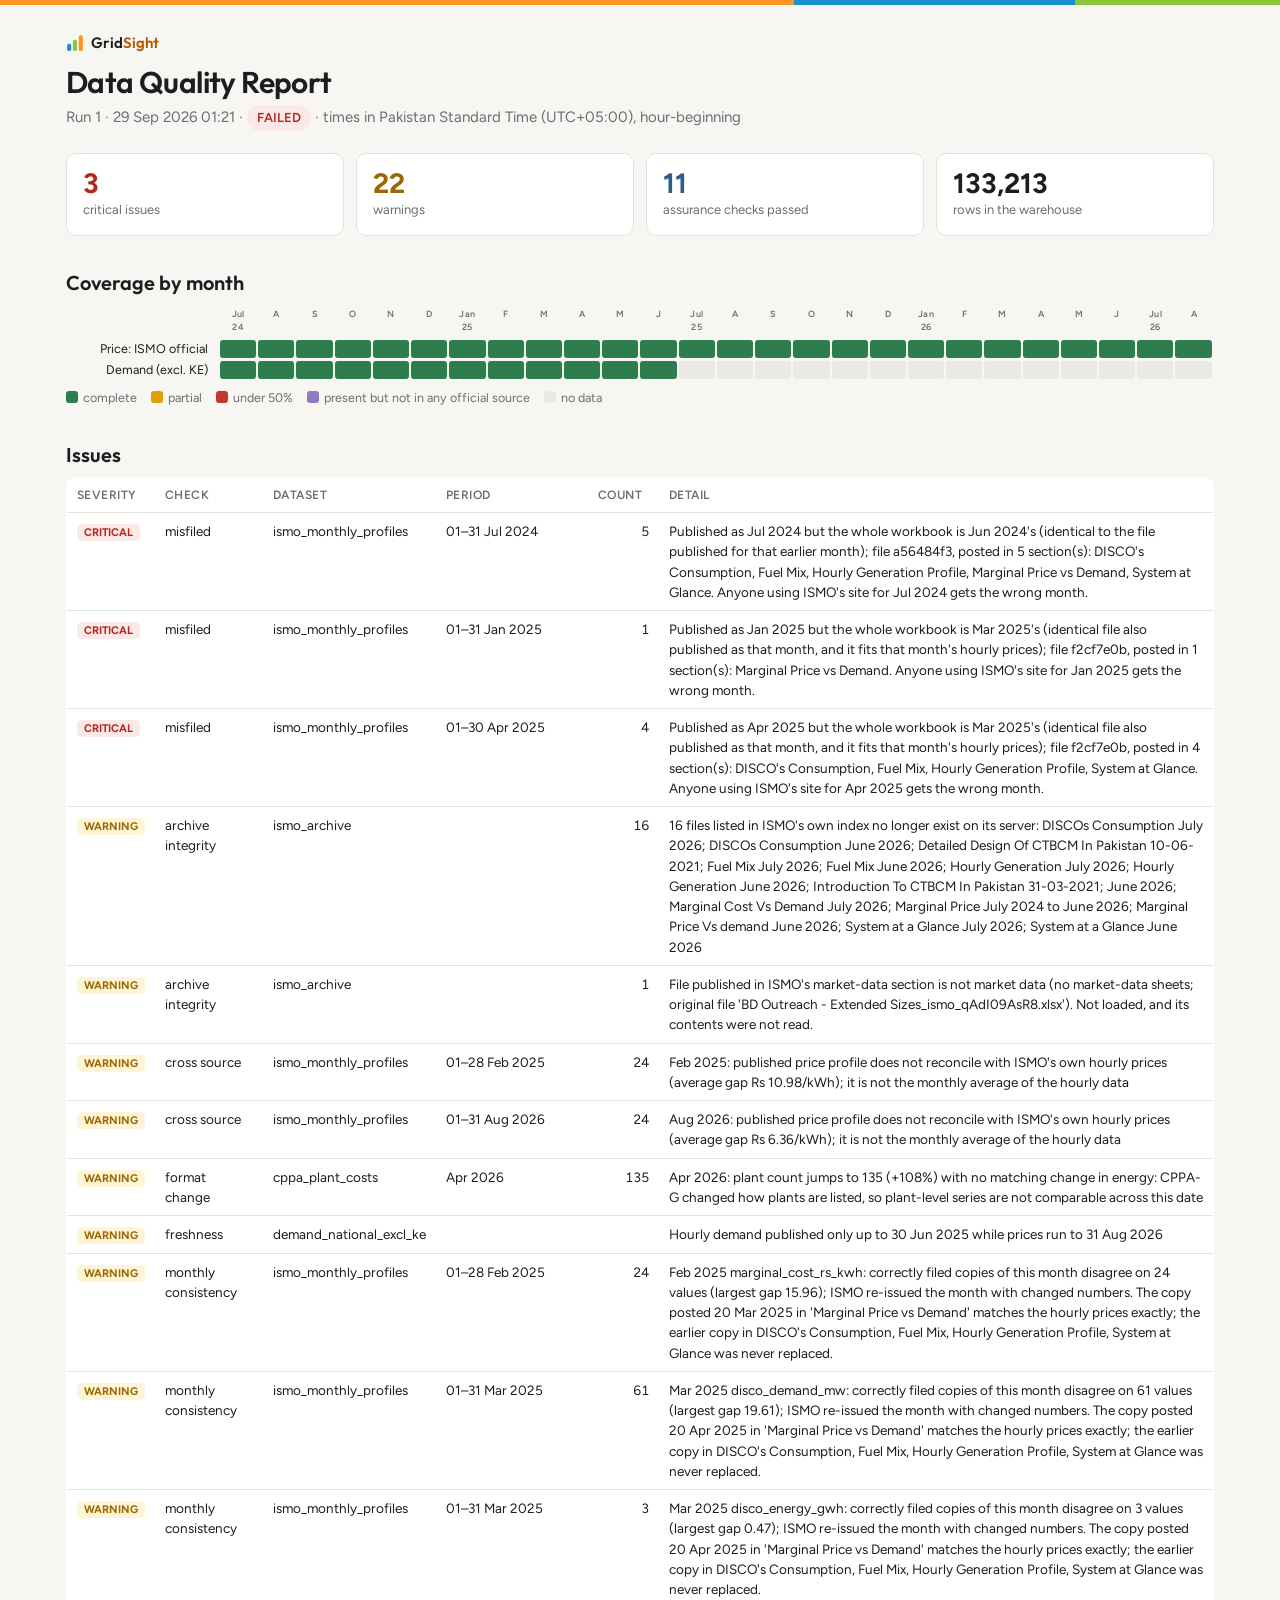
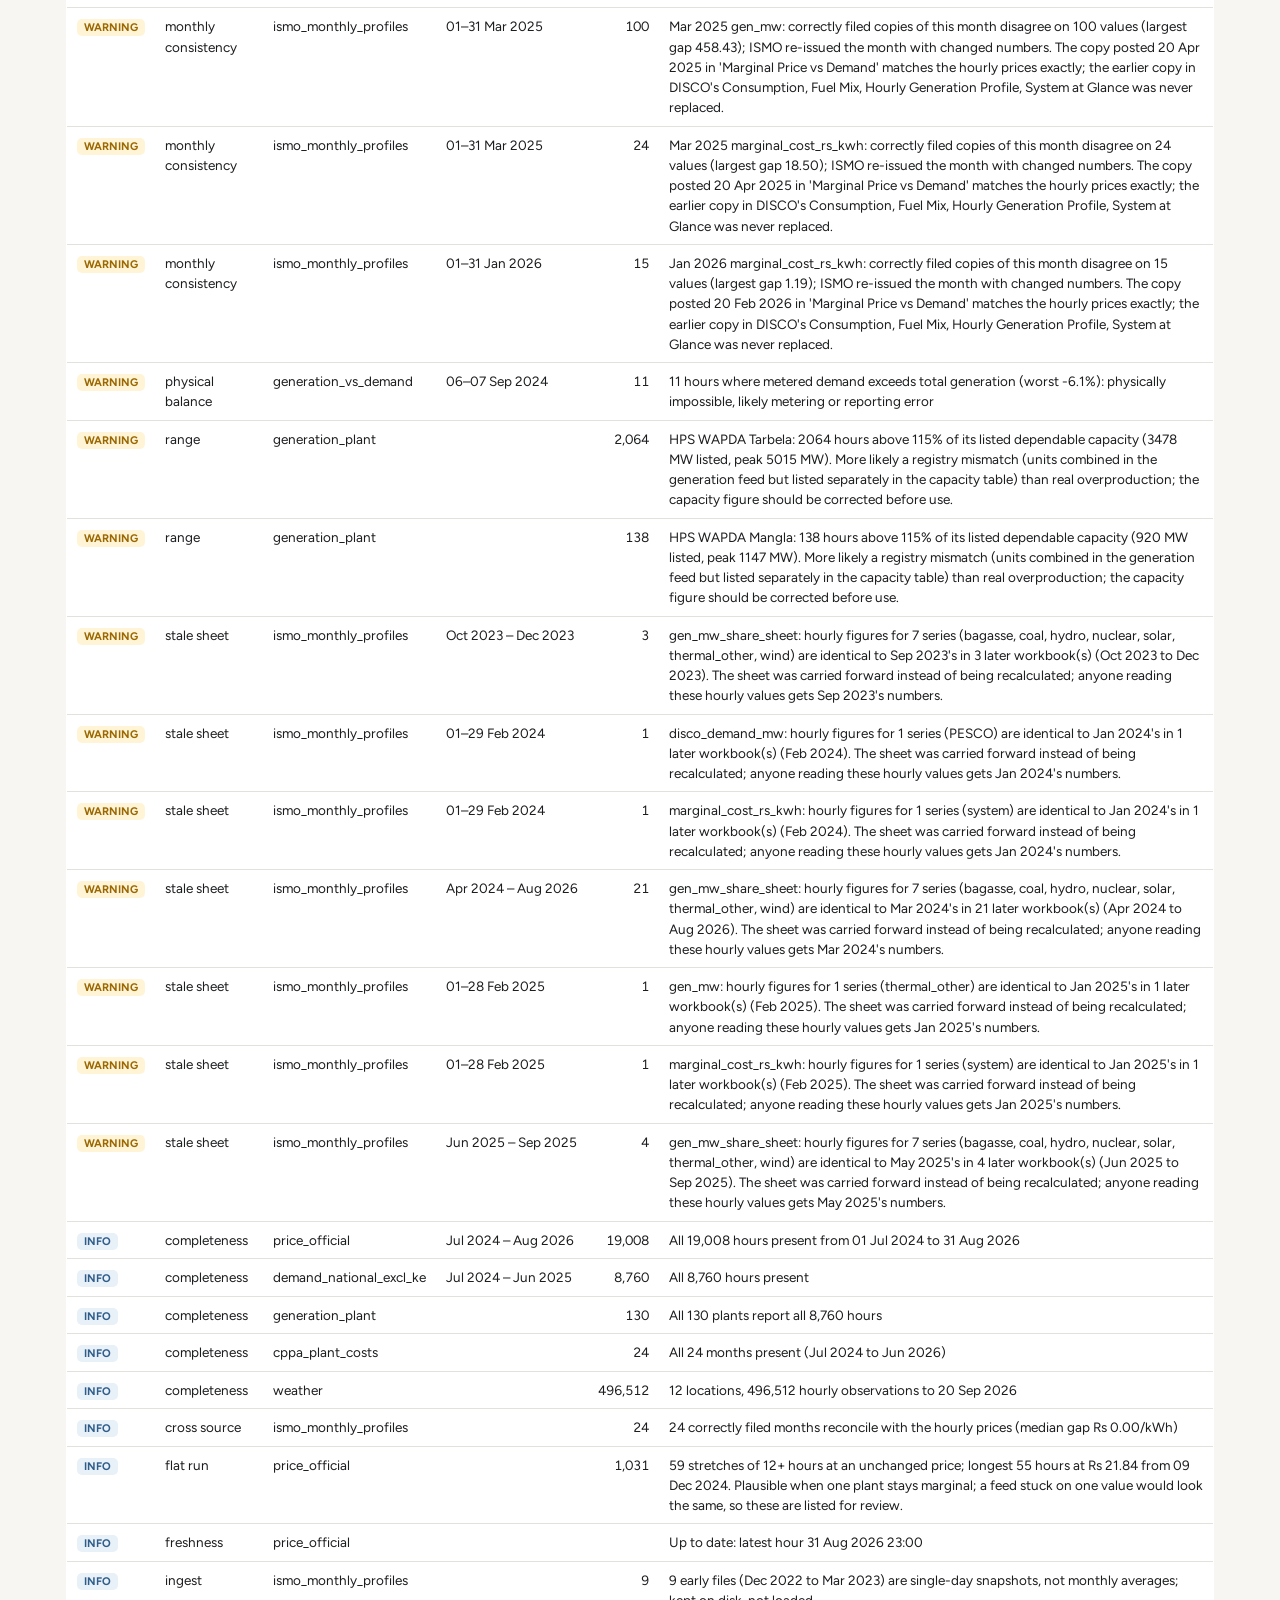
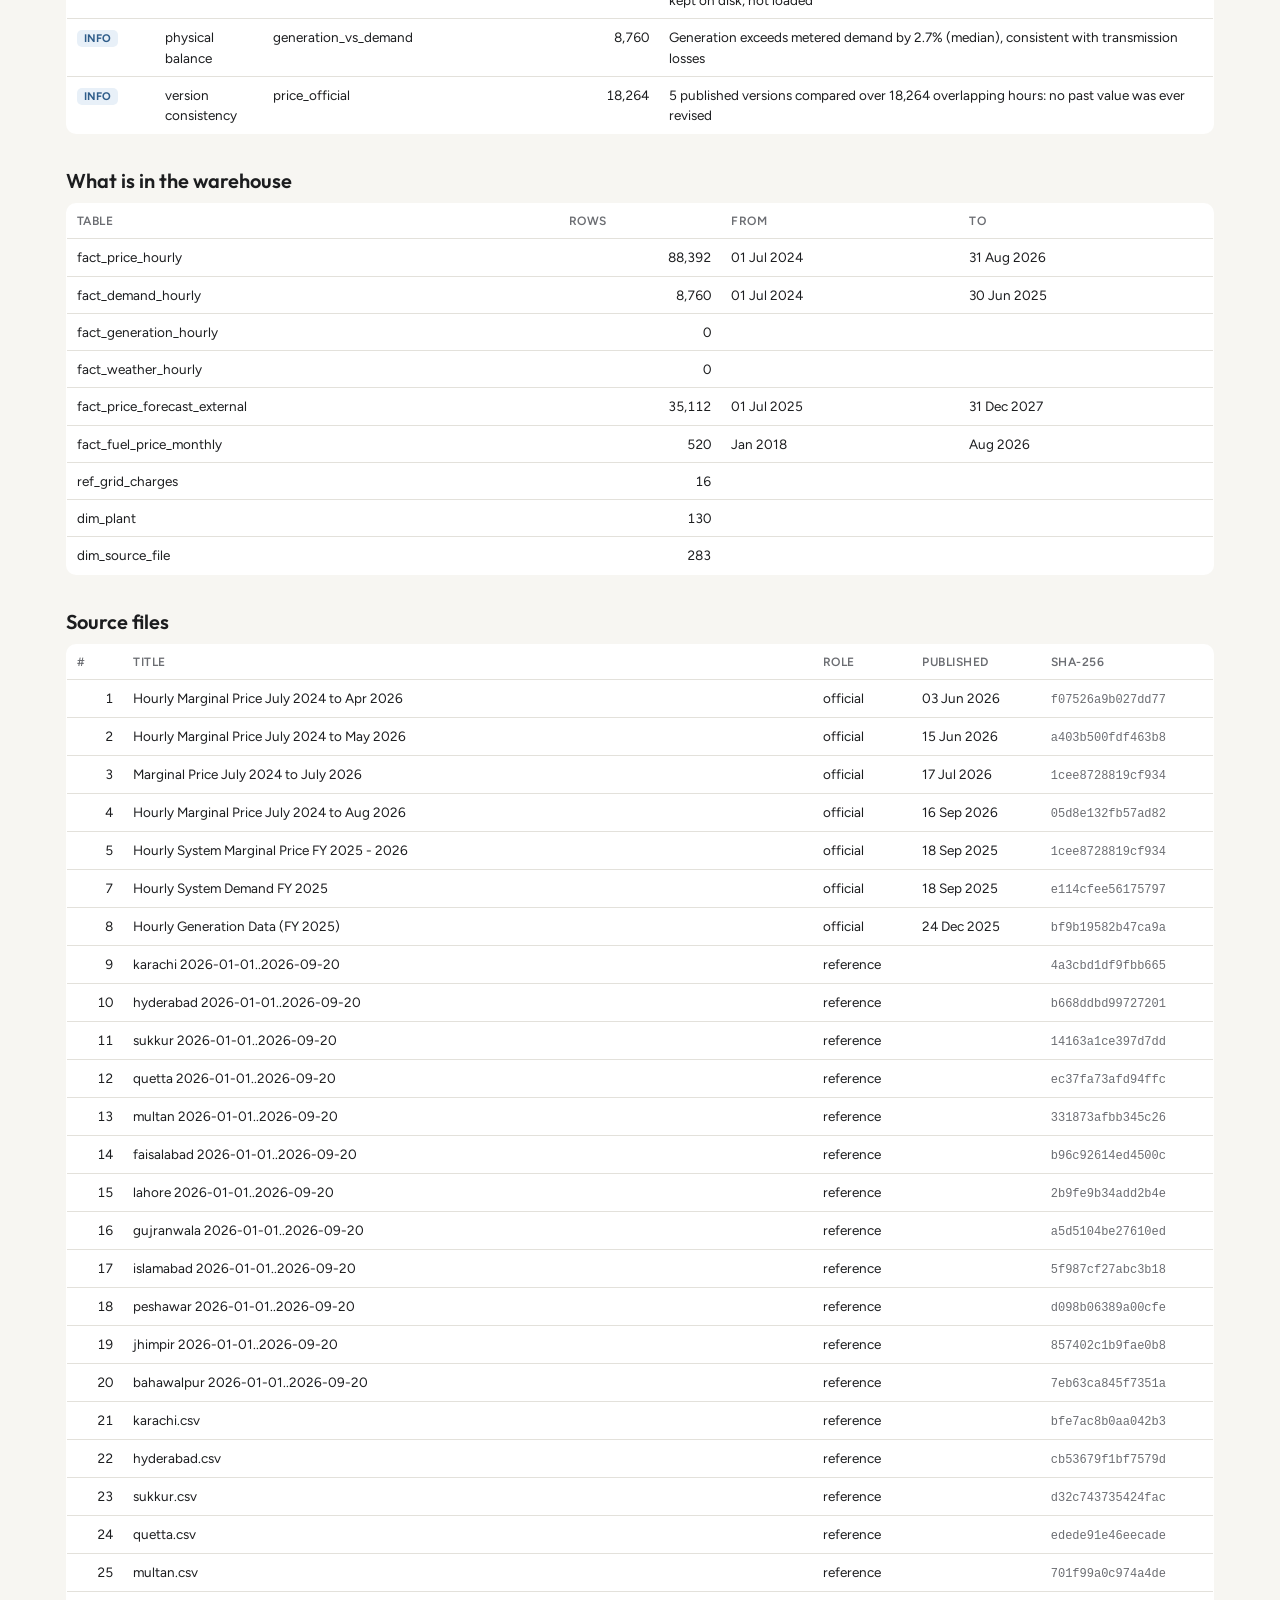
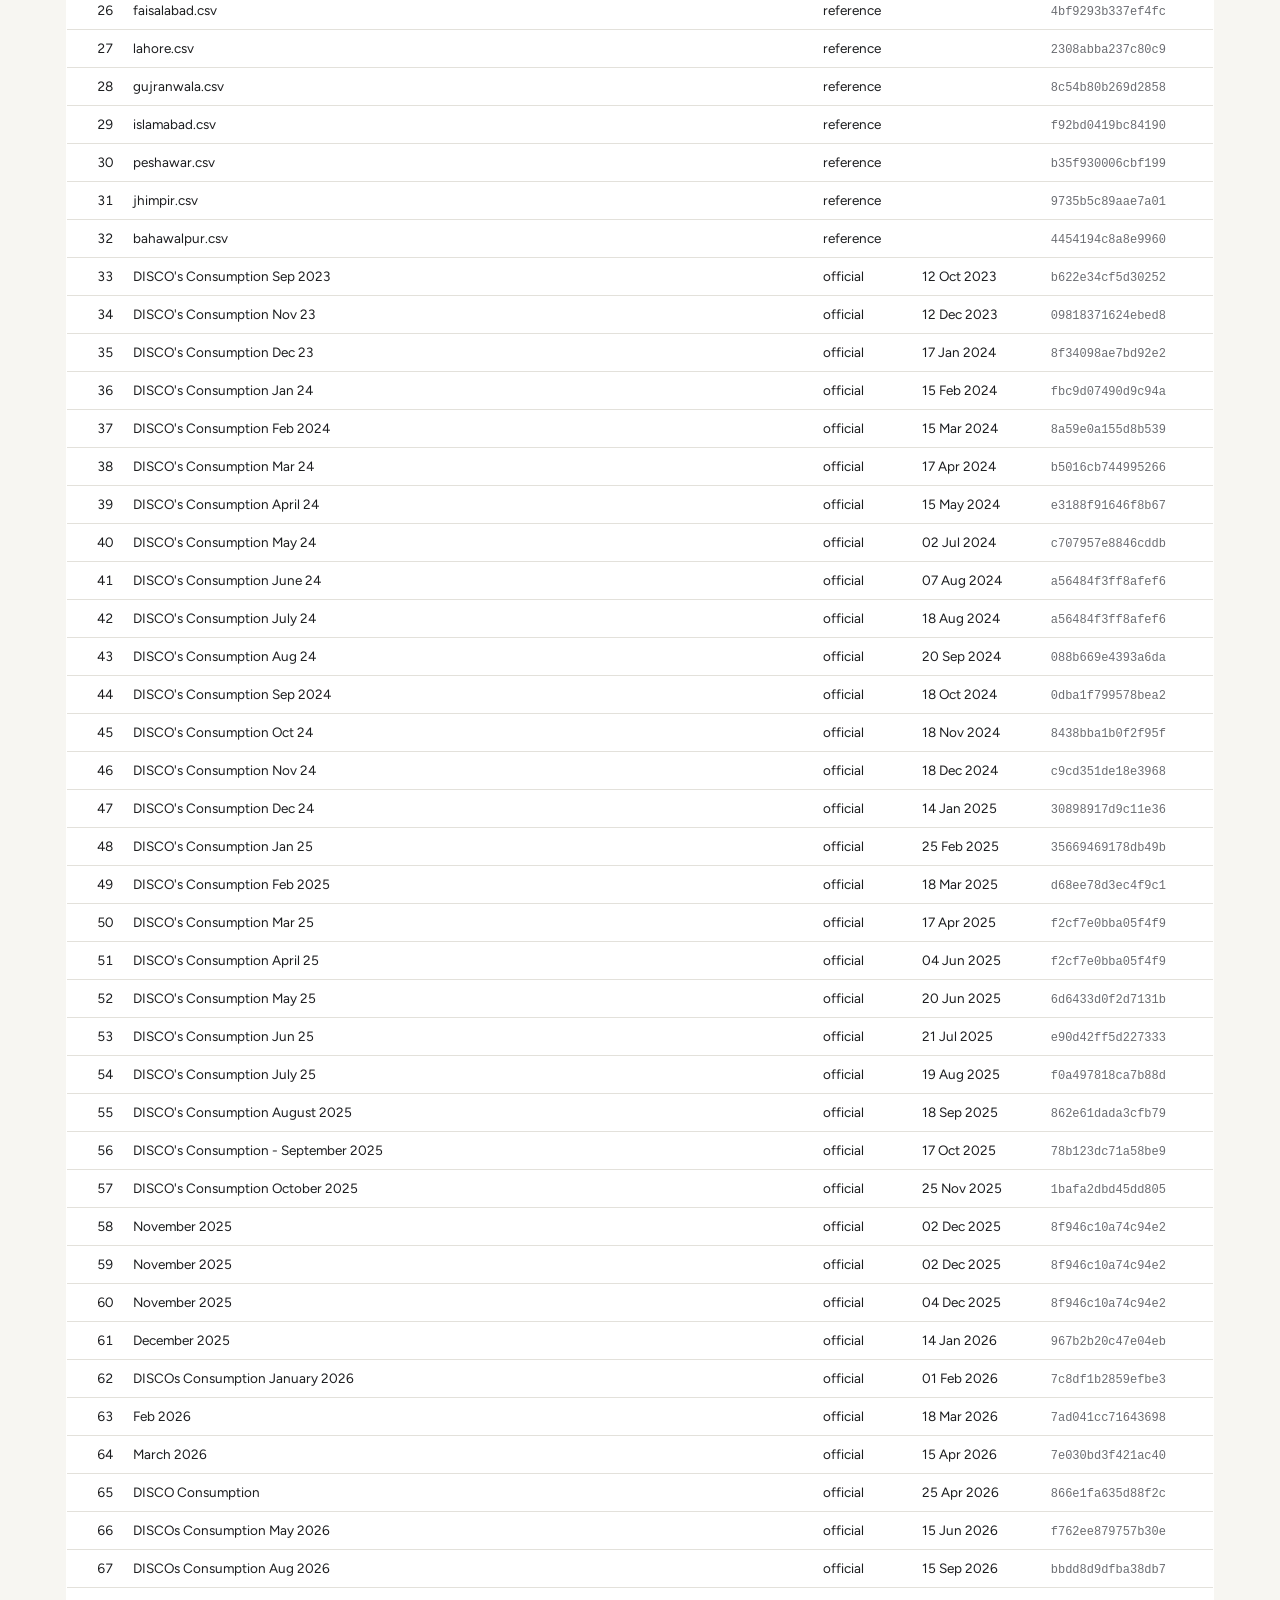
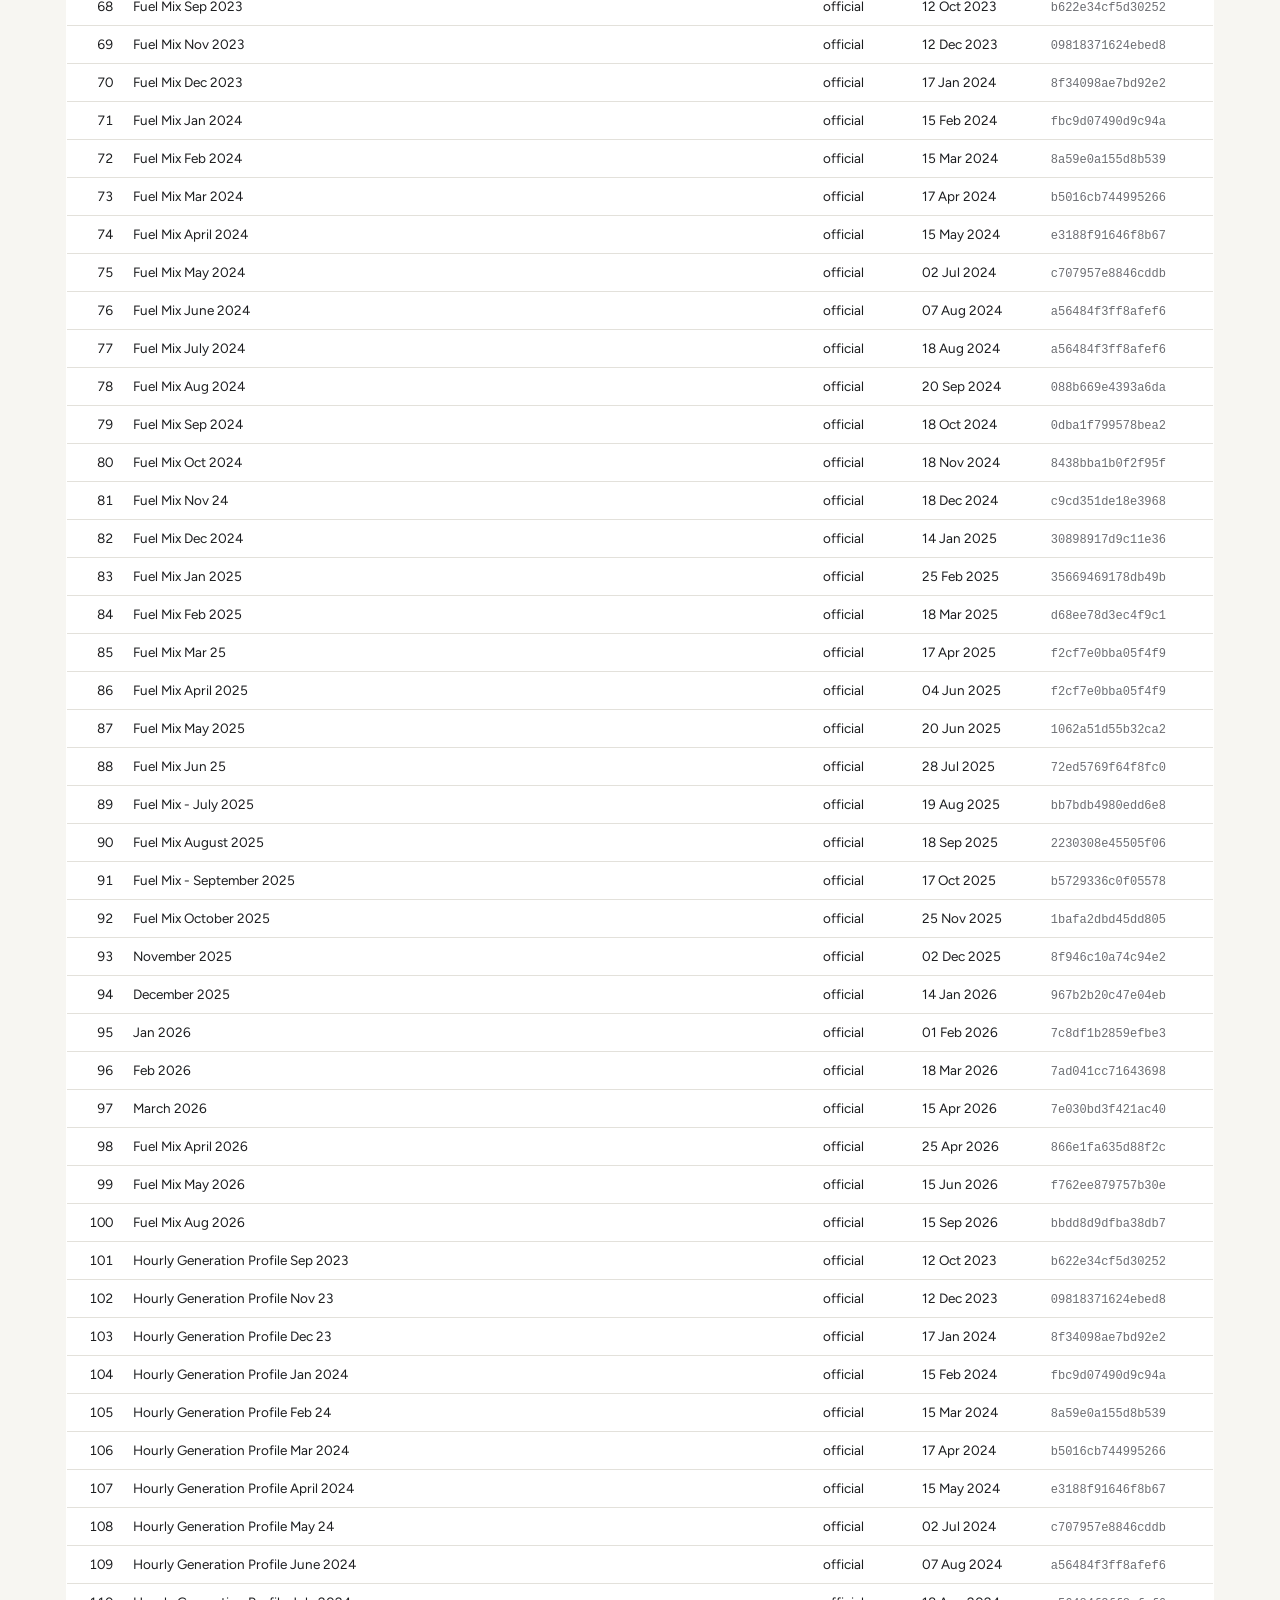
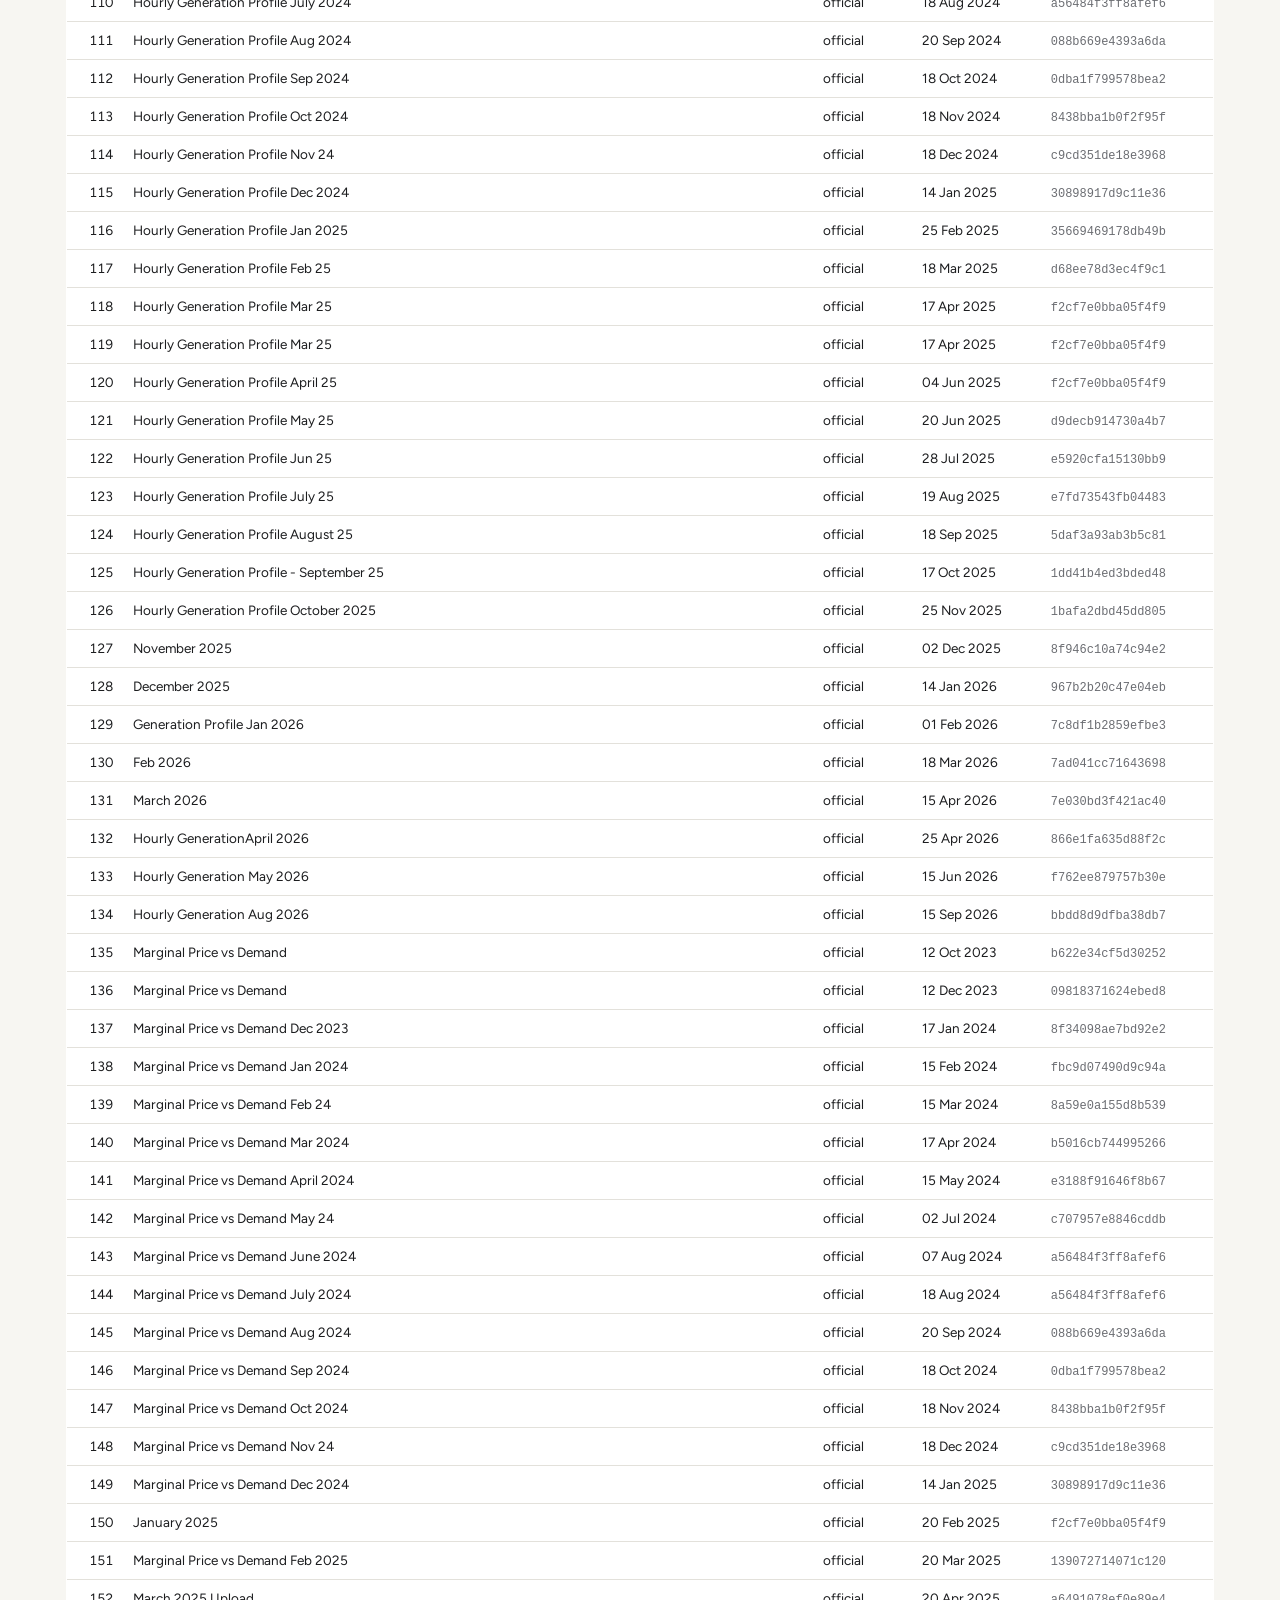
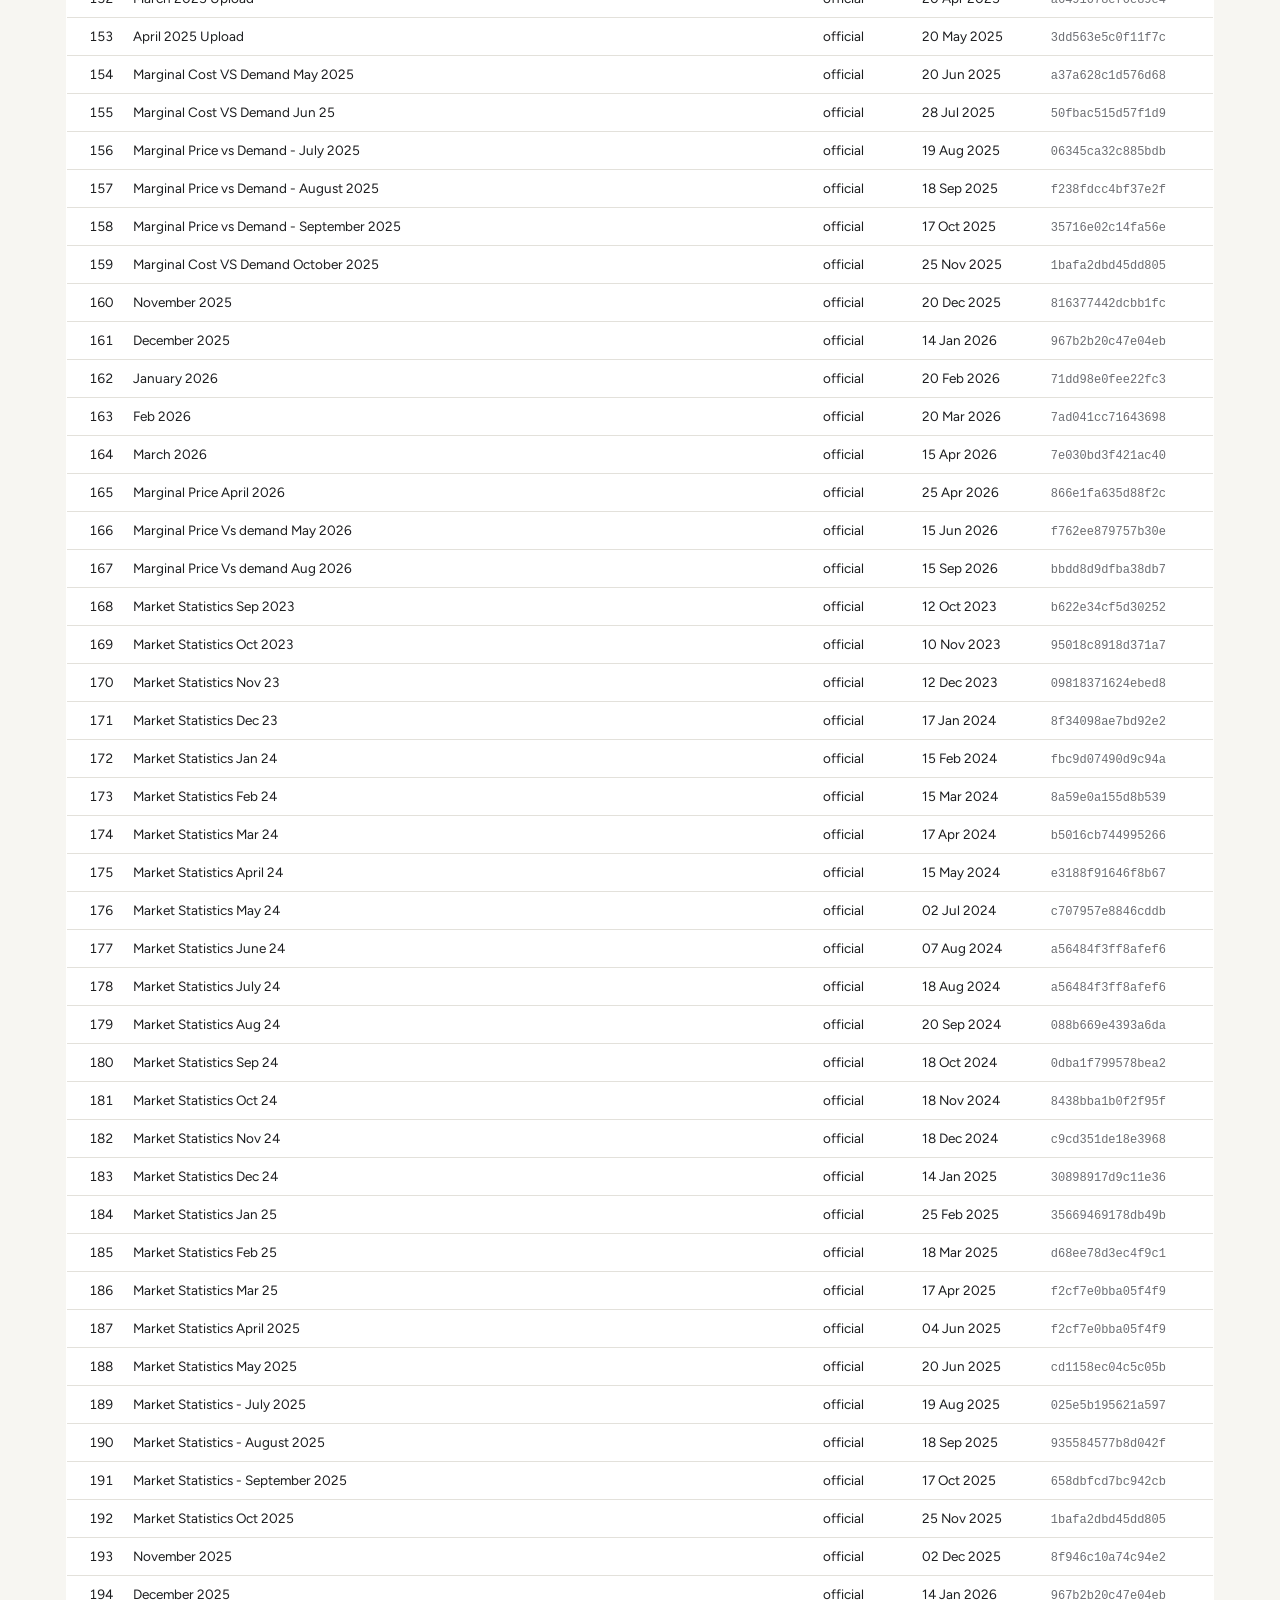
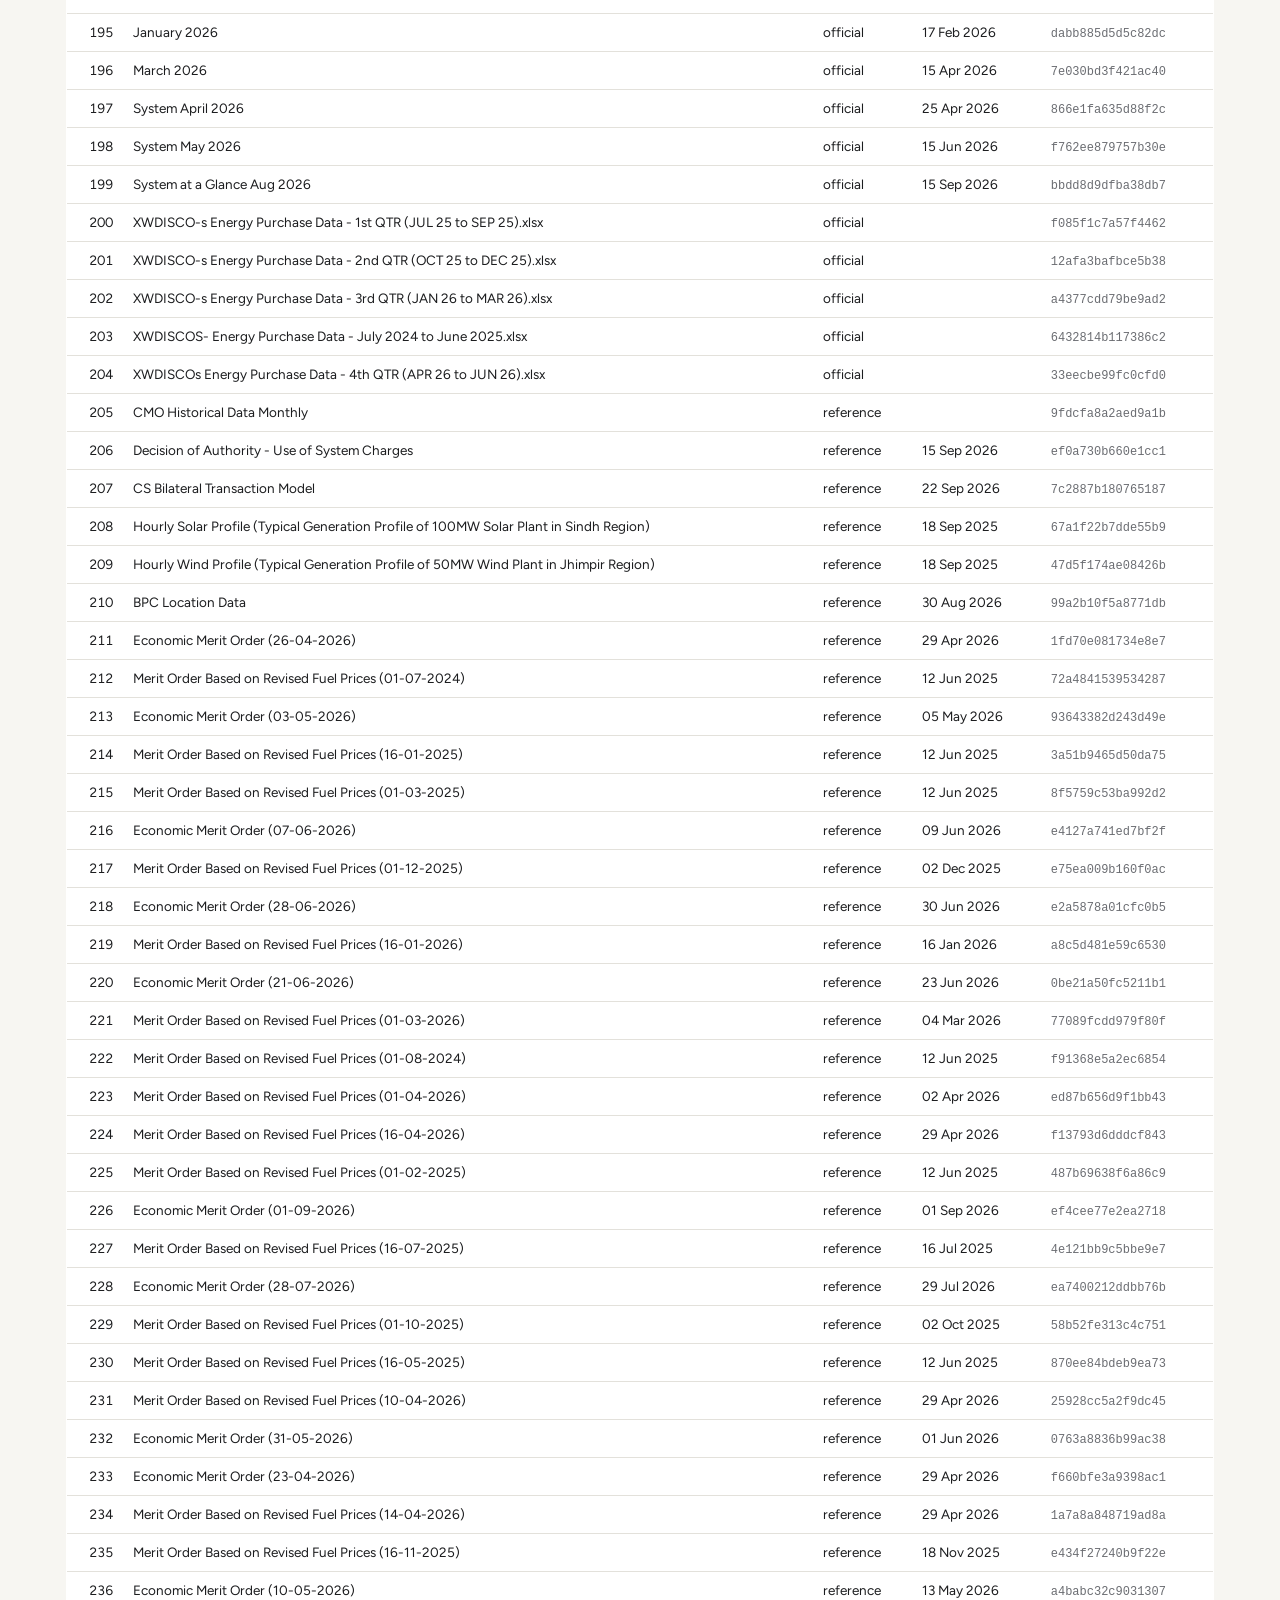
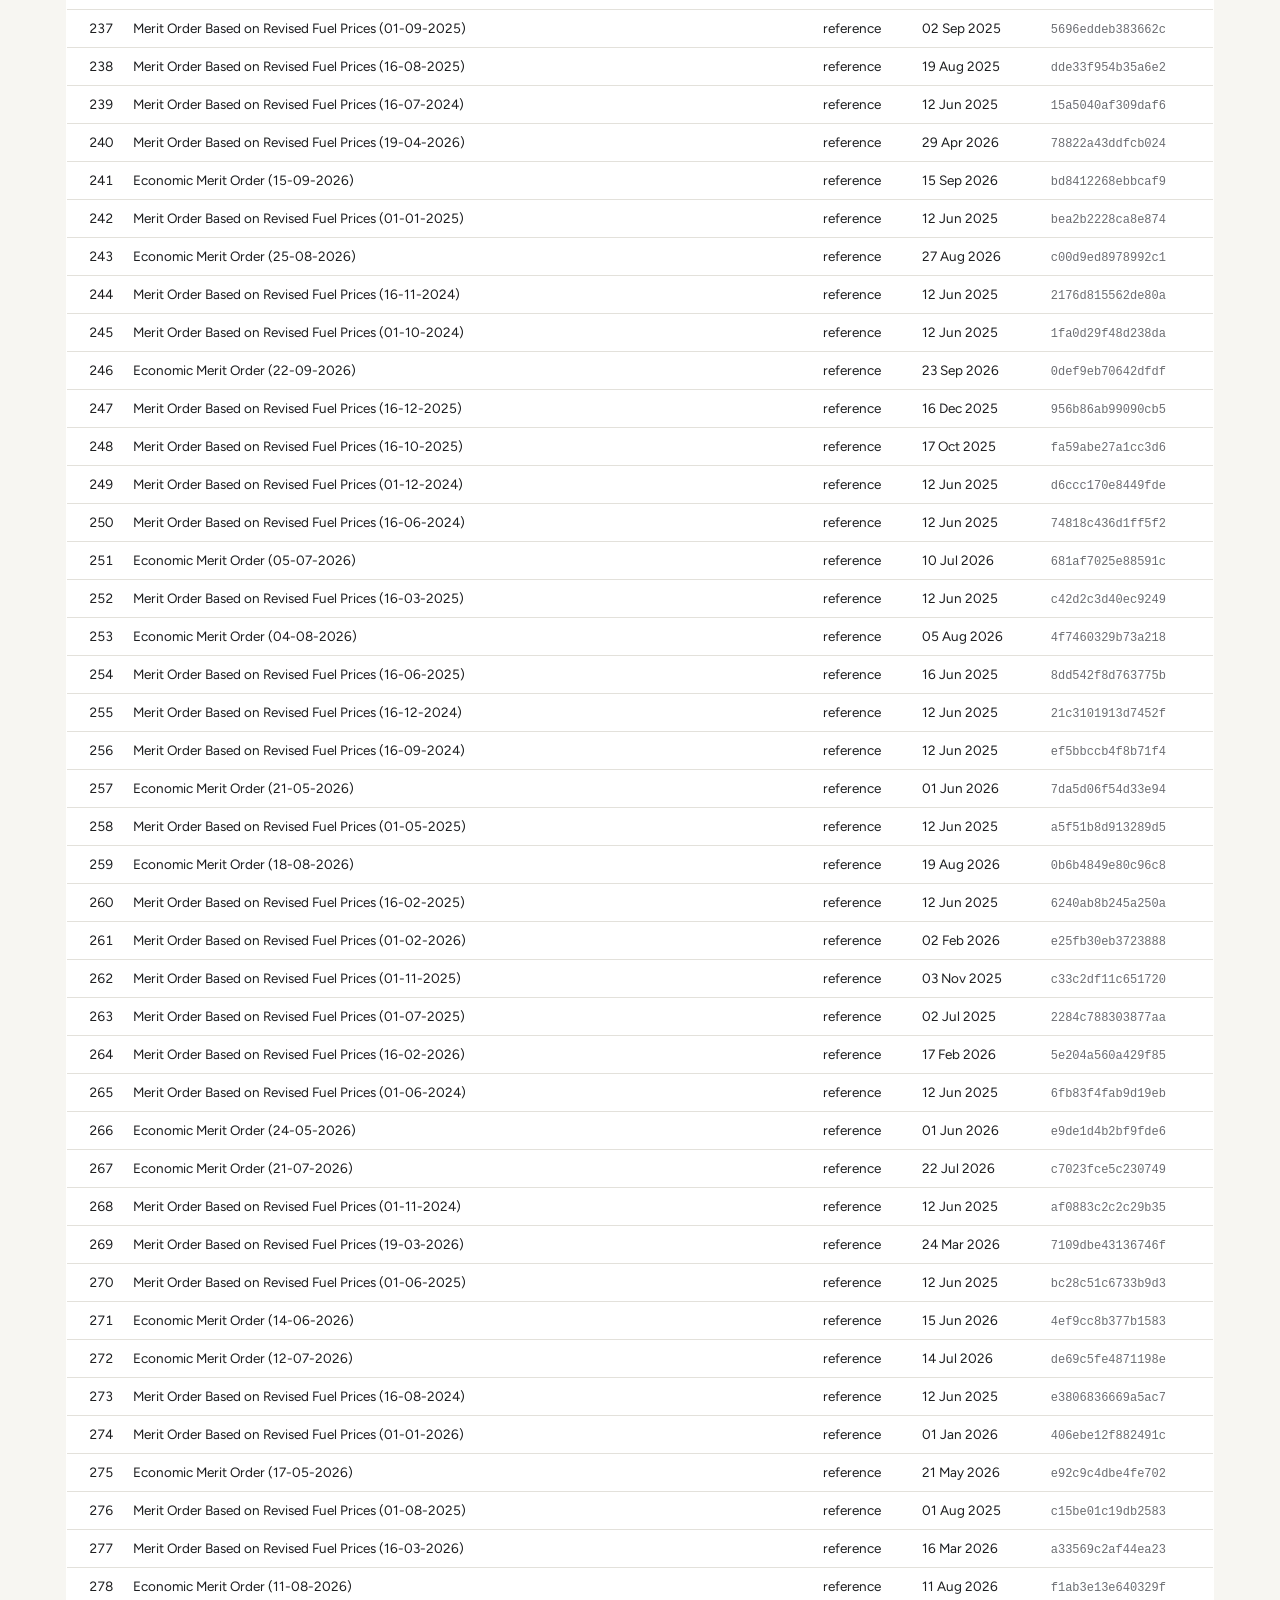
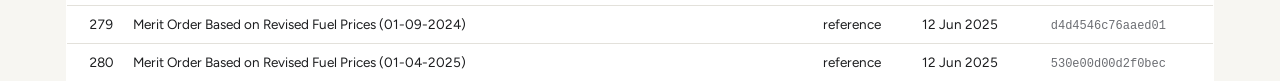
==== commit d0cbae81: "Add files via upload" ====
--- a/reports/data_quality_latest.html
+++ b/reports/data_quality_latest.html
@@ -3,15 +3,19 @@
 <meta name="viewport" content="width=device-width, initial-scale=1">
 <title>Data Quality Report</title>
 <style>
+@font-face{font-family:"Outfit";src:url([data-uri]) format("woff2");font-weight:100 900}
+@font-face{font-family:"Figtree";src:url([data-uri]) format("woff2");font-weight:100 900}
 :root{--bg:#f7f6f2;--card:#fff;--ink:#1c1d1f;--muted:#6b6d72;--line:#e3e1db;
 --crit:#b3261e;--crit-bg:#fbe9e7;--warn:#9a6700;--warn-bg:#fff4d6;--info:#2f5d8a;--info-bg:#e8f0f8;
 --ok:#2e7d4f;--c100:#2e7d4f;--c50:#e0a100;--c0:#c0392b;--cnone:#ebe9e3;--cext:#8e7cc3}
 @media (prefers-color-scheme:dark){:root:not([data-theme="light"]){--bg:#15161a;--card:#1d1f24;--ink:#e8e6e1;
 --muted:#9a9ca3;--line:#2c2f36;--crit-bg:#3a1d1b;--warn-bg:#352c14;--info-bg:#1a2835;--cnone:#2a2c31}}
 *{box-sizing:border-box}body{margin:0;background:var(--bg);color:var(--ink);
-font:15px/1.5 "Segoe UI",system-ui,-apple-system,sans-serif}
+font:15px/1.5 "Figtree","Segoe UI",system-ui,-apple-system,sans-serif}
+.stripe{height:5px;background:linear-gradient(90deg,#fb9521 0 62%,#1890d0 62% 84%,#8cc63f 84%)}
+.logo{display:flex;align-items:center;gap:7px;font:600 15px "Outfit",system-ui,sans-serif;margin:0 0 14px}.logo b{color:#b35a04;font-weight:600}
 main{max-width:1180px;margin:0 auto;padding:28px 16px 60px}
-h1{font-size:26px;margin:0 0 4px;letter-spacing:-.01em}h2{font-size:18px;margin:34px 0 10px}
+h1{font:600 30px/1.1 "Outfit",system-ui,sans-serif;margin:0 0 6px;letter-spacing:-.02em}h2{font:600 20px/1.25 "Outfit",system-ui,sans-serif;margin:34px 0 10px}
 .sub{color:var(--muted);margin:0 0 22px}
 .status{display:inline-block;padding:3px 10px;border-radius:99px;font-weight:600;font-size:13px}
 .passed{background:#e3f3e8;color:var(--ok)}.failed{background:var(--crit-bg);color:var(--crit)}
@@ -33,16 +37,17 @@
 .legend{display:flex;gap:14px;flex-wrap:wrap;font-size:12.5px;color:var(--muted);margin:8px 0 0}
 .legend i{display:inline-block;width:12px;height:12px;border-radius:3px;margin-right:5px;vertical-align:-1px}
 code{font-size:12px;color:var(--muted)}
-</style></head><body><main>
+</style></head><body><div class="stripe"></div><main>
+<div class="logo"><svg width="18" height="18" viewBox="0 0 24 24" aria-hidden="true"><rect x="1.5" y="13" width="5.5" height="9.5" rx="2.2" fill="#1890d0"/><rect x="9.25" y="7.5" width="5.5" height="15" rx="2.2" fill="#8cc63f"/><rect x="17" y="1.5" width="5.5" height="21" rx="2.2" fill="#fb9521"/></svg><span>Grid<b>Sight</b></span></div>
 <h1>Data Quality Report</h1>
-<p class="sub">Run 1 &middot; 27 Sep 2026 23:45 &middot; <span class="status failed">FAILED</span>
+<p class="sub">Run 1 &middot; 29 Sep 2026 01:21 &middot; <span class="status failed">FAILED</span>
 &middot; times in Pakistan Standard Time (UTC+05:00), hour-beginning</p>
 
 <div class="cards">
  <div class="card crit"><b>3</b><span>critical issues</span></div>
  <div class="card warn"><b>22</b><span>warnings</span></div>
  <div class="card info"><b>11</b><span>assurance checks passed</span></div>
- <div class="card"><b>133,127</b><span>rows in the warehouse</span></div>
+ <div class="card"><b>133,213</b><span>rows in the warehouse</span></div>
 </div>
 
 <h2>Coverage by month</h2>
@@ -99,7 +104,7 @@
 
 <h2>What is in the warehouse</h2>
 <table><tr><th>Table</th><th>Rows</th><th>From</th><th>To</th></tr>
-<tr><td>fact_price_hourly</td><td class="num">88,392</td><td>01 Jul 2024</td><td>31 Aug 2026</td></tr><tr><td>fact_demand_hourly</td><td class="num">8,760</td><td>01 Jul 2024</td><td>30 Jun 2025</td></tr><tr><td>fact_generation_hourly</td><td class="num">0</td><td></td><td></td></tr><tr><td>fact_weather_hourly</td><td class="num">0</td><td></td><td></td></tr><tr><td>fact_price_forecast_external</td><td class="num">35,112</td><td>01 Jul 2025</td><td>31 Dec 2027</td></tr><tr><td>fact_fuel_price_monthly</td><td class="num">520</td><td>Jan 2018</td><td>Aug 2026</td></tr><tr><td>ref_grid_charges</td><td class="num">16</td><td></td><td></td></tr><tr><td>dim_plant</td><td class="num">130</td><td></td><td></td></tr><tr><td>dim_source_file</td><td class="num">197</td><td></td><td></td></tr>
+<tr><td>fact_price_hourly</td><td class="num">88,392</td><td>01 Jul 2024</td><td>31 Aug 2026</td></tr><tr><td>fact_demand_hourly</td><td class="num">8,760</td><td>01 Jul 2024</td><td>30 Jun 2025</td></tr><tr><td>fact_generation_hourly</td><td class="num">0</td><td></td><td></td></tr><tr><td>fact_weather_hourly</td><td class="num">0</td><td></td><td></td></tr><tr><td>fact_price_forecast_external</td><td class="num">35,112</td><td>01 Jul 2025</td><td>31 Dec 2027</td></tr><tr><td>fact_fuel_price_monthly</td><td class="num">520</td><td>Jan 2018</td><td>Aug 2026</td></tr><tr><td>ref_grid_charges</td><td class="num">16</td><td></td><td></td></tr><tr><td>dim_plant</td><td class="num">130</td><td></td><td></td></tr><tr><td>dim_source_file</td><td class="num">283</td><td></td><td></td></tr>
 </table>
 
 <h2>Source files</h2>
@@ -123,184 +128,270 @@
 <td></td><td><code>5f987cf27abc3b18</code></td></tr><tr><td class="num">18</td><td>peshawar 2026-01-01..2026-09-20</td><td>reference</td>
 <td></td><td><code>d098b06389a00cfe</code></td></tr><tr><td class="num">19</td><td>jhimpir 2026-01-01..2026-09-20</td><td>reference</td>
 <td></td><td><code>857402c1b9fae0b8</code></td></tr><tr><td class="num">20</td><td>bahawalpur 2026-01-01..2026-09-20</td><td>reference</td>
-<td></td><td><code>7eb63ca845f7351a</code></td></tr><tr><td class="num">21</td><td>DISCO's Consumption Sep 2023</td><td>official</td>
-<td>12 Oct 2023</td><td><code>b622e34cf5d30252</code></td></tr><tr><td class="num">22</td><td>DISCO's Consumption Nov 23</td><td>official</td>
-<td>12 Dec 2023</td><td><code>09818371624ebed8</code></td></tr><tr><td class="num">23</td><td>DISCO's Consumption Dec 23</td><td>official</td>
-<td>17 Jan 2024</td><td><code>8f34098ae7bd92e2</code></td></tr><tr><td class="num">24</td><td>DISCO's Consumption Jan 24</td><td>official</td>
-<td>15 Feb 2024</td><td><code>fbc9d07490d9c94a</code></td></tr><tr><td class="num">25</td><td>DISCO's Consumption Feb 2024</td><td>official</td>
-<td>15 Mar 2024</td><td><code>8a59e0a155d8b539</code></td></tr><tr><td class="num">26</td><td>DISCO's Consumption Mar 24</td><td>official</td>
-<td>17 Apr 2024</td><td><code>b5016cb744995266</code></td></tr><tr><td class="num">27</td><td>DISCO's Consumption April 24</td><td>official</td>
-<td>15 May 2024</td><td><code>e3188f91646f8b67</code></td></tr><tr><td class="num">28</td><td>DISCO's Consumption May 24</td><td>official</td>
-<td>02 Jul 2024</td><td><code>c707957e8846cddb</code></td></tr><tr><td class="num">29</td><td>DISCO's Consumption June 24</td><td>official</td>
-<td>07 Aug 2024</td><td><code>a56484f3ff8afef6</code></td></tr><tr><td class="num">30</td><td>DISCO's Consumption July 24</td><td>official</td>
-<td>18 Aug 2024</td><td><code>a56484f3ff8afef6</code></td></tr><tr><td class="num">31</td><td>DISCO's Consumption Aug 24</td><td>official</td>
-<td>20 Sep 2024</td><td><code>088b669e4393a6da</code></td></tr><tr><td class="num">32</td><td>DISCO's Consumption Sep 2024</td><td>official</td>
-<td>18 Oct 2024</td><td><code>0dba1f799578bea2</code></td></tr><tr><td class="num">33</td><td>DISCO's Consumption Oct 24</td><td>official</td>
-<td>18 Nov 2024</td><td><code>8438bba1b0f2f95f</code></td></tr><tr><td class="num">34</td><td>DISCO's Consumption Nov 24</td><td>official</td>
-<td>18 Dec 2024</td><td><code>c9cd351de18e3968</code></td></tr><tr><td class="num">35</td><td>DISCO's Consumption Dec 24</td><td>official</td>
-<td>14 Jan 2025</td><td><code>30898917d9c11e36</code></td></tr><tr><td class="num">36</td><td>DISCO's Consumption Jan 25</td><td>official</td>
-<td>25 Feb 2025</td><td><code>35669469178db49b</code></td></tr><tr><td class="num">37</td><td>DISCO's Consumption Feb 2025</td><td>official</td>
-<td>18 Mar 2025</td><td><code>d68ee78d3ec4f9c1</code></td></tr><tr><td class="num">38</td><td>DISCO's Consumption Mar 25</td><td>official</td>
-<td>17 Apr 2025</td><td><code>f2cf7e0bba05f4f9</code></td></tr><tr><td class="num">39</td><td>DISCO's Consumption April 25</td><td>official</td>
-<td>04 Jun 2025</td><td><code>f2cf7e0bba05f4f9</code></td></tr><tr><td class="num">40</td><td>DISCO's Consumption May 25</td><td>official</td>
-<td>20 Jun 2025</td><td><code>6d6433d0f2d7131b</code></td></tr><tr><td class="num">41</td><td>DISCO's Consumption Jun 25</td><td>official</td>
-<td>21 Jul 2025</td><td><code>e90d42ff5d227333</code></td></tr><tr><td class="num">42</td><td>DISCO's Consumption July 25</td><td>official</td>
-<td>19 Aug 2025</td><td><code>f0a497818ca7b88d</code></td></tr><tr><td class="num">43</td><td>DISCO's Consumption August 2025</td><td>official</td>
-<td>18 Sep 2025</td><td><code>862e61dada3cfb79</code></td></tr><tr><td class="num">44</td><td>DISCO's Consumption - September 2025</td><td>official</td>
-<td>17 Oct 2025</td><td><code>78b123dc71a58be9</code></td></tr><tr><td class="num">45</td><td>DISCO's Consumption October 2025</td><td>official</td>
-<td>25 Nov 2025</td><td><code>1bafa2dbd45dd805</code></td></tr><tr><td class="num">46</td><td>November 2025</td><td>official</td>
-<td>02 Dec 2025</td><td><code>8f946c10a74c94e2</code></td></tr><tr><td class="num">47</td><td>November 2025</td><td>official</td>
-<td>02 Dec 2025</td><td><code>8f946c10a74c94e2</code></td></tr><tr><td class="num">48</td><td>November 2025</td><td>official</td>
-<td>04 Dec 2025</td><td><code>8f946c10a74c94e2</code></td></tr><tr><td class="num">49</td><td>December 2025</td><td>official</td>
-<td>14 Jan 2026</td><td><code>967b2b20c47e04eb</code></td></tr><tr><td class="num">50</td><td>DISCOs Consumption January 2026</td><td>official</td>
-<td>01 Feb 2026</td><td><code>7c8df1b2859efbe3</code></td></tr><tr><td class="num">51</td><td>Feb 2026</td><td>official</td>
-<td>18 Mar 2026</td><td><code>7ad041cc71643698</code></td></tr><tr><td class="num">52</td><td>March 2026</td><td>official</td>
-<td>15 Apr 2026</td><td><code>7e030bd3f421ac40</code></td></tr><tr><td class="num">53</td><td>DISCO Consumption</td><td>official</td>
-<td>25 Apr 2026</td><td><code>866e1fa635d88f2c</code></td></tr><tr><td class="num">54</td><td>DISCOs Consumption May 2026</td><td>official</td>
-<td>15 Jun 2026</td><td><code>f762ee879757b30e</code></td></tr><tr><td class="num">55</td><td>DISCOs Consumption Aug 2026</td><td>official</td>
-<td>15 Sep 2026</td><td><code>bbdd8d9dfba38db7</code></td></tr><tr><td class="num">56</td><td>Fuel Mix Sep 2023</td><td>official</td>
-<td>12 Oct 2023</td><td><code>b622e34cf5d30252</code></td></tr><tr><td class="num">57</td><td>Fuel Mix Nov 2023</td><td>official</td>
-<td>12 Dec 2023</td><td><code>09818371624ebed8</code></td></tr><tr><td class="num">58</td><td>Fuel Mix Dec 2023</td><td>official</td>
-<td>17 Jan 2024</td><td><code>8f34098ae7bd92e2</code></td></tr><tr><td class="num">59</td><td>Fuel Mix Jan 2024</td><td>official</td>
-<td>15 Feb 2024</td><td><code>fbc9d07490d9c94a</code></td></tr><tr><td class="num">60</td><td>Fuel Mix Feb 2024</td><td>official</td>
-<td>15 Mar 2024</td><td><code>8a59e0a155d8b539</code></td></tr><tr><td class="num">61</td><td>Fuel Mix Mar 2024</td><td>official</td>
-<td>17 Apr 2024</td><td><code>b5016cb744995266</code></td></tr><tr><td class="num">62</td><td>Fuel Mix April 2024</td><td>official</td>
-<td>15 May 2024</td><td><code>e3188f91646f8b67</code></td></tr><tr><td class="num">63</td><td>Fuel Mix May 2024</td><td>official</td>
-<td>02 Jul 2024</td><td><code>c707957e8846cddb</code></td></tr><tr><td class="num">64</td><td>Fuel Mix June 2024</td><td>official</td>
-<td>07 Aug 2024</td><td><code>a56484f3ff8afef6</code></td></tr><tr><td class="num">65</td><td>Fuel Mix July 2024</td><td>official</td>
-<td>18 Aug 2024</td><td><code>a56484f3ff8afef6</code></td></tr><tr><td class="num">66</td><td>Fuel Mix Aug 2024</td><td>official</td>
-<td>20 Sep 2024</td><td><code>088b669e4393a6da</code></td></tr><tr><td class="num">67</td><td>Fuel Mix Sep 2024</td><td>official</td>
-<td>18 Oct 2024</td><td><code>0dba1f799578bea2</code></td></tr><tr><td class="num">68</td><td>Fuel Mix Oct 2024</td><td>official</td>
-<td>18 Nov 2024</td><td><code>8438bba1b0f2f95f</code></td></tr><tr><td class="num">69</td><td>Fuel Mix Nov 24</td><td>official</td>
-<td>18 Dec 2024</td><td><code>c9cd351de18e3968</code></td></tr><tr><td class="num">70</td><td>Fuel Mix Dec 2024</td><td>official</td>
-<td>14 Jan 2025</td><td><code>30898917d9c11e36</code></td></tr><tr><td class="num">71</td><td>Fuel Mix Jan 2025</td><td>official</td>
-<td>25 Feb 2025</td><td><code>35669469178db49b</code></td></tr><tr><td class="num">72</td><td>Fuel Mix Feb 2025</td><td>official</td>
-<td>18 Mar 2025</td><td><code>d68ee78d3ec4f9c1</code></td></tr><tr><td class="num">73</td><td>Fuel Mix Mar 25</td><td>official</td>
-<td>17 Apr 2025</td><td><code>f2cf7e0bba05f4f9</code></td></tr><tr><td class="num">74</td><td>Fuel Mix April 2025</td><td>official</td>
-<td>04 Jun 2025</td><td><code>f2cf7e0bba05f4f9</code></td></tr><tr><td class="num">75</td><td>Fuel Mix May 2025</td><td>official</td>
-<td>20 Jun 2025</td><td><code>1062a51d55b32ca2</code></td></tr><tr><td class="num">76</td><td>Fuel Mix Jun 25</td><td>official</td>
-<td>28 Jul 2025</td><td><code>72ed5769f64f8fc0</code></td></tr><tr><td class="num">77</td><td>Fuel Mix - July 2025</td><td>official</td>
-<td>19 Aug 2025</td><td><code>bb7bdb4980edd6e8</code></td></tr><tr><td class="num">78</td><td>Fuel Mix August 2025</td><td>official</td>
-<td>18 Sep 2025</td><td><code>2230308e45505f06</code></td></tr><tr><td class="num">79</td><td>Fuel Mix - September 2025</td><td>official</td>
-<td>17 Oct 2025</td><td><code>b5729336c0f05578</code></td></tr><tr><td class="num">80</td><td>Fuel Mix October 2025</td><td>official</td>
-<td>25 Nov 2025</td><td><code>1bafa2dbd45dd805</code></td></tr><tr><td class="num">81</td><td>November 2025</td><td>official</td>
-<td>02 Dec 2025</td><td><code>8f946c10a74c94e2</code></td></tr><tr><td class="num">82</td><td>December 2025</td><td>official</td>
-<td>14 Jan 2026</td><td><code>967b2b20c47e04eb</code></td></tr><tr><td class="num">83</td><td>Jan 2026</td><td>official</td>
-<td>01 Feb 2026</td><td><code>7c8df1b2859efbe3</code></td></tr><tr><td class="num">84</td><td>Feb 2026</td><td>official</td>
-<td>18 Mar 2026</td><td><code>7ad041cc71643698</code></td></tr><tr><td class="num">85</td><td>March 2026</td><td>official</td>
-<td>15 Apr 2026</td><td><code>7e030bd3f421ac40</code></td></tr><tr><td class="num">86</td><td>Fuel Mix April 2026</td><td>official</td>
-<td>25 Apr 2026</td><td><code>866e1fa635d88f2c</code></td></tr><tr><td class="num">87</td><td>Fuel Mix May 2026</td><td>official</td>
-<td>15 Jun 2026</td><td><code>f762ee879757b30e</code></td></tr><tr><td class="num">88</td><td>Fuel Mix Aug 2026</td><td>official</td>
-<td>15 Sep 2026</td><td><code>bbdd8d9dfba38db7</code></td></tr><tr><td class="num">89</td><td>Hourly Generation Profile Sep 2023</td><td>official</td>
-<td>12 Oct 2023</td><td><code>b622e34cf5d30252</code></td></tr><tr><td class="num">90</td><td>Hourly Generation Profile Nov 23</td><td>official</td>
-<td>12 Dec 2023</td><td><code>09818371624ebed8</code></td></tr><tr><td class="num">91</td><td>Hourly Generation Profile Dec 23</td><td>official</td>
-<td>17 Jan 2024</td><td><code>8f34098ae7bd92e2</code></td></tr><tr><td class="num">92</td><td>Hourly Generation Profile Jan 2024</td><td>official</td>
-<td>15 Feb 2024</td><td><code>fbc9d07490d9c94a</code></td></tr><tr><td class="num">93</td><td>Hourly Generation Profile Feb 24</td><td>official</td>
-<td>15 Mar 2024</td><td><code>8a59e0a155d8b539</code></td></tr><tr><td class="num">94</td><td>Hourly Generation Profile Mar 2024</td><td>official</td>
-<td>17 Apr 2024</td><td><code>b5016cb744995266</code></td></tr><tr><td class="num">95</td><td>Hourly Generation Profile April 2024</td><td>official</td>
-<td>15 May 2024</td><td><code>e3188f91646f8b67</code></td></tr><tr><td class="num">96</td><td>Hourly Generation Profile May 24</td><td>official</td>
-<td>02 Jul 2024</td><td><code>c707957e8846cddb</code></td></tr><tr><td class="num">97</td><td>Hourly Generation Profile June 2024</td><td>official</td>
-<td>07 Aug 2024</td><td><code>a56484f3ff8afef6</code></td></tr><tr><td class="num">98</td><td>Hourly Generation Profile July 2024</td><td>official</td>
-<td>18 Aug 2024</td><td><code>a56484f3ff8afef6</code></td></tr><tr><td class="num">99</td><td>Hourly Generation Profile Aug 2024</td><td>official</td>
-<td>20 Sep 2024</td><td><code>088b669e4393a6da</code></td></tr><tr><td class="num">100</td><td>Hourly Generation Profile Sep 2024</td><td>official</td>
-<td>18 Oct 2024</td><td><code>0dba1f799578bea2</code></td></tr><tr><td class="num">101</td><td>Hourly Generation Profile Oct 2024</td><td>official</td>
-<td>18 Nov 2024</td><td><code>8438bba1b0f2f95f</code></td></tr><tr><td class="num">102</td><td>Hourly Generation Profile Nov 24</td><td>official</td>
-<td>18 Dec 2024</td><td><code>c9cd351de18e3968</code></td></tr><tr><td class="num">103</td><td>Hourly Generation Profile Dec 2024</td><td>official</td>
-<td>14 Jan 2025</td><td><code>30898917d9c11e36</code></td></tr><tr><td class="num">104</td><td>Hourly Generation Profile Jan 2025</td><td>official</td>
-<td>25 Feb 2025</td><td><code>35669469178db49b</code></td></tr><tr><td class="num">105</td><td>Hourly Generation Profile Feb 25</td><td>official</td>
-<td>18 Mar 2025</td><td><code>d68ee78d3ec4f9c1</code></td></tr><tr><td class="num">106</td><td>Hourly Generation Profile Mar 25</td><td>official</td>
-<td>17 Apr 2025</td><td><code>f2cf7e0bba05f4f9</code></td></tr><tr><td class="num">107</td><td>Hourly Generation Profile Mar 25</td><td>official</td>
-<td>17 Apr 2025</td><td><code>f2cf7e0bba05f4f9</code></td></tr><tr><td class="num">108</td><td>Hourly Generation Profile April 25</td><td>official</td>
-<td>04 Jun 2025</td><td><code>f2cf7e0bba05f4f9</code></td></tr><tr><td class="num">109</td><td>Hourly Generation Profile May 25</td><td>official</td>
-<td>20 Jun 2025</td><td><code>d9decb914730a4b7</code></td></tr><tr><td class="num">110</td><td>Hourly Generation Profile Jun 25</td><td>official</td>
-<td>28 Jul 2025</td><td><code>e5920cfa15130bb9</code></td></tr><tr><td class="num">111</td><td>Hourly Generation Profile July 25</td><td>official</td>
-<td>19 Aug 2025</td><td><code>e7fd73543fb04483</code></td></tr><tr><td class="num">112</td><td>Hourly Generation Profile August 25</td><td>official</td>
-<td>18 Sep 2025</td><td><code>5daf3a93ab3b5c81</code></td></tr><tr><td class="num">113</td><td>Hourly Generation Profile - September 25</td><td>official</td>
-<td>17 Oct 2025</td><td><code>1dd41b4ed3bded48</code></td></tr><tr><td class="num">114</td><td>Hourly Generation Profile October 2025</td><td>official</td>
-<td>25 Nov 2025</td><td><code>1bafa2dbd45dd805</code></td></tr><tr><td class="num">115</td><td>November 2025</td><td>official</td>
-<td>02 Dec 2025</td><td><code>8f946c10a74c94e2</code></td></tr><tr><td class="num">116</td><td>December 2025</td><td>official</td>
-<td>14 Jan 2026</td><td><code>967b2b20c47e04eb</code></td></tr><tr><td class="num">117</td><td>Generation Profile Jan 2026</td><td>official</td>
-<td>01 Feb 2026</td><td><code>7c8df1b2859efbe3</code></td></tr><tr><td class="num">118</td><td>Feb 2026</td><td>official</td>
-<td>18 Mar 2026</td><td><code>7ad041cc71643698</code></td></tr><tr><td class="num">119</td><td>March 2026</td><td>official</td>
-<td>15 Apr 2026</td><td><code>7e030bd3f421ac40</code></td></tr><tr><td class="num">120</td><td>Hourly GenerationApril 2026</td><td>official</td>
-<td>25 Apr 2026</td><td><code>866e1fa635d88f2c</code></td></tr><tr><td class="num">121</td><td>Hourly Generation May 2026</td><td>official</td>
-<td>15 Jun 2026</td><td><code>f762ee879757b30e</code></td></tr><tr><td class="num">122</td><td>Hourly Generation Aug 2026</td><td>official</td>
-<td>15 Sep 2026</td><td><code>bbdd8d9dfba38db7</code></td></tr><tr><td class="num">123</td><td>Marginal Price vs Demand</td><td>official</td>
-<td>12 Oct 2023</td><td><code>b622e34cf5d30252</code></td></tr><tr><td class="num">124</td><td>Marginal Price vs Demand</td><td>official</td>
-<td>12 Dec 2023</td><td><code>09818371624ebed8</code></td></tr><tr><td class="num">125</td><td>Marginal Price vs Demand Dec 2023</td><td>official</td>
-<td>17 Jan 2024</td><td><code>8f34098ae7bd92e2</code></td></tr><tr><td class="num">126</td><td>Marginal Price vs Demand Jan 2024</td><td>official</td>
-<td>15 Feb 2024</td><td><code>fbc9d07490d9c94a</code></td></tr><tr><td class="num">127</td><td>Marginal Price vs Demand Feb 24</td><td>official</td>
-<td>15 Mar 2024</td><td><code>8a59e0a155d8b539</code></td></tr><tr><td class="num">128</td><td>Marginal Price vs Demand Mar 2024</td><td>official</td>
-<td>17 Apr 2024</td><td><code>b5016cb744995266</code></td></tr><tr><td class="num">129</td><td>Marginal Price vs Demand April 2024</td><td>official</td>
-<td>15 May 2024</td><td><code>e3188f91646f8b67</code></td></tr><tr><td class="num">130</td><td>Marginal Price vs Demand May 24</td><td>official</td>
-<td>02 Jul 2024</td><td><code>c707957e8846cddb</code></td></tr><tr><td class="num">131</td><td>Marginal Price vs Demand June 2024</td><td>official</td>
-<td>07 Aug 2024</td><td><code>a56484f3ff8afef6</code></td></tr><tr><td class="num">132</td><td>Marginal Price vs Demand July 2024</td><td>official</td>
-<td>18 Aug 2024</td><td><code>a56484f3ff8afef6</code></td></tr><tr><td class="num">133</td><td>Marginal Price vs Demand Aug 2024</td><td>official</td>
-<td>20 Sep 2024</td><td><code>088b669e4393a6da</code></td></tr><tr><td class="num">134</td><td>Marginal Price vs Demand Sep 2024</td><td>official</td>
-<td>18 Oct 2024</td><td><code>0dba1f799578bea2</code></td></tr><tr><td class="num">135</td><td>Marginal Price vs Demand Oct 2024</td><td>official</td>
-<td>18 Nov 2024</td><td><code>8438bba1b0f2f95f</code></td></tr><tr><td class="num">136</td><td>Marginal Price vs Demand Nov 24</td><td>official</td>
-<td>18 Dec 2024</td><td><code>c9cd351de18e3968</code></td></tr><tr><td class="num">137</td><td>Marginal Price vs Demand Dec 2024</td><td>official</td>
-<td>14 Jan 2025</td><td><code>30898917d9c11e36</code></td></tr><tr><td class="num">138</td><td>January 2025</td><td>official</td>
-<td>20 Feb 2025</td><td><code>f2cf7e0bba05f4f9</code></td></tr><tr><td class="num">139</td><td>Marginal Price vs Demand Feb 2025</td><td>official</td>
-<td>20 Mar 2025</td><td><code>139072714071c120</code></td></tr><tr><td class="num">140</td><td>March 2025 Upload</td><td>official</td>
-<td>20 Apr 2025</td><td><code>a6491078ef0e89e4</code></td></tr><tr><td class="num">141</td><td>April 2025 Upload</td><td>official</td>
-<td>20 May 2025</td><td><code>3dd563e5c0f11f7c</code></td></tr><tr><td class="num">142</td><td>Marginal Cost VS Demand May 2025</td><td>official</td>
-<td>20 Jun 2025</td><td><code>a37a628c1d576d68</code></td></tr><tr><td class="num">143</td><td>Marginal Cost VS Demand Jun 25</td><td>official</td>
-<td>28 Jul 2025</td><td><code>50fbac515d57f1d9</code></td></tr><tr><td class="num">144</td><td>Marginal Price vs Demand - July 2025</td><td>official</td>
-<td>19 Aug 2025</td><td><code>06345ca32c885bdb</code></td></tr><tr><td class="num">145</td><td>Marginal Price vs Demand - August 2025</td><td>official</td>
-<td>18 Sep 2025</td><td><code>f238fdcc4bf37e2f</code></td></tr><tr><td class="num">146</td><td>Marginal Price vs Demand - September 2025</td><td>official</td>
-<td>17 Oct 2025</td><td><code>35716e02c14fa56e</code></td></tr><tr><td class="num">147</td><td>Marginal Cost VS Demand October 2025</td><td>official</td>
-<td>25 Nov 2025</td><td><code>1bafa2dbd45dd805</code></td></tr><tr><td class="num">148</td><td>November  2025</td><td>official</td>
-<td>20 Dec 2025</td><td><code>816377442dcbb1fc</code></td></tr><tr><td class="num">149</td><td>December 2025</td><td>official</td>
-<td>14 Jan 2026</td><td><code>967b2b20c47e04eb</code></td></tr><tr><td class="num">150</td><td>January 2026</td><td>official</td>
-<td>20 Feb 2026</td><td><code>71dd98e0fee22fc3</code></td></tr><tr><td class="num">151</td><td>Feb 2026</td><td>official</td>
-<td>20 Mar 2026</td><td><code>7ad041cc71643698</code></td></tr><tr><td class="num">152</td><td>March 2026</td><td>official</td>
-<td>15 Apr 2026</td><td><code>7e030bd3f421ac40</code></td></tr><tr><td class="num">153</td><td>Marginal Price April 2026</td><td>official</td>
-<td>25 Apr 2026</td><td><code>866e1fa635d88f2c</code></td></tr><tr><td class="num">154</td><td>Marginal Price Vs demand May 2026</td><td>official</td>
-<td>15 Jun 2026</td><td><code>f762ee879757b30e</code></td></tr><tr><td class="num">155</td><td>Marginal Price Vs demand Aug 2026</td><td>official</td>
-<td>15 Sep 2026</td><td><code>bbdd8d9dfba38db7</code></td></tr><tr><td class="num">156</td><td>Market Statistics Sep 2023</td><td>official</td>
-<td>12 Oct 2023</td><td><code>b622e34cf5d30252</code></td></tr><tr><td class="num">157</td><td>Market Statistics Oct 2023</td><td>official</td>
-<td>10 Nov 2023</td><td><code>95018c8918d371a7</code></td></tr><tr><td class="num">158</td><td>Market Statistics Nov 23</td><td>official</td>
-<td>12 Dec 2023</td><td><code>09818371624ebed8</code></td></tr><tr><td class="num">159</td><td>Market Statistics Dec 23</td><td>official</td>
-<td>17 Jan 2024</td><td><code>8f34098ae7bd92e2</code></td></tr><tr><td class="num">160</td><td>Market Statistics Jan 24</td><td>official</td>
-<td>15 Feb 2024</td><td><code>fbc9d07490d9c94a</code></td></tr><tr><td class="num">161</td><td>Market Statistics Feb 24</td><td>official</td>
-<td>15 Mar 2024</td><td><code>8a59e0a155d8b539</code></td></tr><tr><td class="num">162</td><td>Market Statistics Mar 24</td><td>official</td>
-<td>17 Apr 2024</td><td><code>b5016cb744995266</code></td></tr><tr><td class="num">163</td><td>Market Statistics April 24</td><td>official</td>
-<td>15 May 2024</td><td><code>e3188f91646f8b67</code></td></tr><tr><td class="num">164</td><td>Market Statistics May 24</td><td>official</td>
-<td>02 Jul 2024</td><td><code>c707957e8846cddb</code></td></tr><tr><td class="num">165</td><td>Market Statistics June 24</td><td>official</td>
-<td>07 Aug 2024</td><td><code>a56484f3ff8afef6</code></td></tr><tr><td class="num">166</td><td>Market Statistics July 24</td><td>official</td>
-<td>18 Aug 2024</td><td><code>a56484f3ff8afef6</code></td></tr><tr><td class="num">167</td><td>Market Statistics Aug 24</td><td>official</td>
-<td>20 Sep 2024</td><td><code>088b669e4393a6da</code></td></tr><tr><td class="num">168</td><td>Market Statistics Sep 24</td><td>official</td>
-<td>18 Oct 2024</td><td><code>0dba1f799578bea2</code></td></tr><tr><td class="num">169</td><td>Market Statistics Oct 24</td><td>official</td>
-<td>18 Nov 2024</td><td><code>8438bba1b0f2f95f</code></td></tr><tr><td class="num">170</td><td>Market Statistics Nov 24</td><td>official</td>
-<td>18 Dec 2024</td><td><code>c9cd351de18e3968</code></td></tr><tr><td class="num">171</td><td>Market Statistics Dec 24</td><td>official</td>
-<td>14 Jan 2025</td><td><code>30898917d9c11e36</code></td></tr><tr><td class="num">172</td><td>Market Statistics Jan 25</td><td>official</td>
-<td>25 Feb 2025</td><td><code>35669469178db49b</code></td></tr><tr><td class="num">173</td><td>Market Statistics Feb 25</td><td>official</td>
-<td>18 Mar 2025</td><td><code>d68ee78d3ec4f9c1</code></td></tr><tr><td class="num">174</td><td>Market Statistics Mar 25</td><td>official</td>
-<td>17 Apr 2025</td><td><code>f2cf7e0bba05f4f9</code></td></tr><tr><td class="num">175</td><td>Market Statistics April 2025</td><td>official</td>
-<td>04 Jun 2025</td><td><code>f2cf7e0bba05f4f9</code></td></tr><tr><td class="num">176</td><td>Market Statistics May 2025</td><td>official</td>
-<td>20 Jun 2025</td><td><code>cd1158ec04c5c05b</code></td></tr><tr><td class="num">177</td><td>Market Statistics - July 2025</td><td>official</td>
-<td>19 Aug 2025</td><td><code>025e5b195621a597</code></td></tr><tr><td class="num">178</td><td>Market Statistics - August 2025</td><td>official</td>
-<td>18 Sep 2025</td><td><code>935584577b8d042f</code></td></tr><tr><td class="num">179</td><td>Market Statistics - September 2025</td><td>official</td>
-<td>17 Oct 2025</td><td><code>658dbfcd7bc942cb</code></td></tr><tr><td class="num">180</td><td>Market Statistics Oct 2025</td><td>official</td>
-<td>25 Nov 2025</td><td><code>1bafa2dbd45dd805</code></td></tr><tr><td class="num">181</td><td>November 2025</td><td>official</td>
-<td>02 Dec 2025</td><td><code>8f946c10a74c94e2</code></td></tr><tr><td class="num">182</td><td>December 2025</td><td>official</td>
-<td>14 Jan 2026</td><td><code>967b2b20c47e04eb</code></td></tr><tr><td class="num">183</td><td>January 2026</td><td>official</td>
-<td>17 Feb 2026</td><td><code>dabb885d5d5c82dc</code></td></tr><tr><td class="num">184</td><td>March 2026</td><td>official</td>
-<td>15 Apr 2026</td><td><code>7e030bd3f421ac40</code></td></tr><tr><td class="num">185</td><td>System April 2026</td><td>official</td>
-<td>25 Apr 2026</td><td><code>866e1fa635d88f2c</code></td></tr><tr><td class="num">186</td><td>System May 2026</td><td>official</td>
-<td>15 Jun 2026</td><td><code>f762ee879757b30e</code></td></tr><tr><td class="num">187</td><td>System at a Glance Aug 2026</td><td>official</td>
-<td>15 Sep 2026</td><td><code>bbdd8d9dfba38db7</code></td></tr><tr><td class="num">188</td><td>XWDISCO-s Energy Purchase Data - 1st QTR (JUL 25 to SEP 25).xlsx</td><td>official</td>
-<td></td><td><code>f085f1c7a57f4462</code></td></tr><tr><td class="num">189</td><td>XWDISCO-s Energy Purchase Data - 2nd QTR (OCT 25 to DEC 25).xlsx</td><td>official</td>
-<td></td><td><code>12afa3bafbce5b38</code></td></tr><tr><td class="num">190</td><td>XWDISCO-s Energy Purchase Data - 3rd QTR (JAN 26 to MAR 26).xlsx</td><td>official</td>
-<td></td><td><code>a4377cdd79be9ad2</code></td></tr><tr><td class="num">191</td><td>XWDISCOS- Energy Purchase Data - July 2024 to June 2025.xlsx</td><td>official</td>
-<td></td><td><code>6432814b117386c2</code></td></tr><tr><td class="num">192</td><td>XWDISCOs Energy Purchase Data - 4th QTR (APR 26 to JUN 26).xlsx</td><td>official</td>
-<td></td><td><code>33eecbe99fc0cfd0</code></td></tr><tr><td class="num">193</td><td>CMO Historical Data Monthly</td><td>reference</td>
-<td></td><td><code>9fdcfa8a2aed9a1b</code></td></tr><tr><td class="num">194</td><td>Decision of Authority - Use of System Charges</td><td>reference</td>
-<td>15 Sep 2026</td><td><code>ef0a730b660e1cc1</code></td></tr><tr><td class="num">195</td><td>CS Bilateral Transaction Model</td><td>reference</td>
-<td>22 Sep 2026</td><td><code>7c2887b180765187</code></td></tr><tr><td class="num">196</td><td>Hourly Solar Profile (Typical Generation Profile of 100MW Solar Plant in Sindh Region)</td><td>reference</td>
-<td>18 Sep 2025</td><td><code>67a1f22b7dde55b9</code></td></tr><tr><td class="num">197</td><td>Hourly Wind Profile (Typical Generation Profile of 50MW Wind Plant in Jhimpir Region)</td><td>reference</td>
-<td>18 Sep 2025</td><td><code>47d5f174ae08426b</code></td></tr><tr><td class="num">198</td><td>BPC Location Data</td><td>reference</td>
-<td>30 Aug 2026</td><td><code>99a2b10f5a8771db</code></td></tr>
+<td></td><td><code>7eb63ca845f7351a</code></td></tr><tr><td class="num">21</td><td>karachi.csv</td><td>reference</td>
+<td></td><td><code>bfe7ac8b0aa042b3</code></td></tr><tr><td class="num">22</td><td>hyderabad.csv</td><td>reference</td>
+<td></td><td><code>cb53679f1bf7579d</code></td></tr><tr><td class="num">23</td><td>sukkur.csv</td><td>reference</td>
+<td></td><td><code>d32c743735424fac</code></td></tr><tr><td class="num">24</td><td>quetta.csv</td><td>reference</td>
+<td></td><td><code>edede91e46eecade</code></td></tr><tr><td class="num">25</td><td>multan.csv</td><td>reference</td>
+<td></td><td><code>701f99a0c974a4de</code></td></tr><tr><td class="num">26</td><td>faisalabad.csv</td><td>reference</td>
+<td></td><td><code>4bf9293b337ef4fc</code></td></tr><tr><td class="num">27</td><td>lahore.csv</td><td>reference</td>
+<td></td><td><code>2308abba237c80c9</code></td></tr><tr><td class="num">28</td><td>gujranwala.csv</td><td>reference</td>
+<td></td><td><code>8c54b80b269d2858</code></td></tr><tr><td class="num">29</td><td>islamabad.csv</td><td>reference</td>
+<td></td><td><code>f92bd0419bc84190</code></td></tr><tr><td class="num">30</td><td>peshawar.csv</td><td>reference</td>
+<td></td><td><code>b35f930006cbf199</code></td></tr><tr><td class="num">31</td><td>jhimpir.csv</td><td>reference</td>
+<td></td><td><code>9735b5c89aae7a01</code></td></tr><tr><td class="num">32</td><td>bahawalpur.csv</td><td>reference</td>
+<td></td><td><code>4454194c8a8e9960</code></td></tr><tr><td class="num">33</td><td>DISCO's Consumption Sep 2023</td><td>official</td>
+<td>12 Oct 2023</td><td><code>b622e34cf5d30252</code></td></tr><tr><td class="num">34</td><td>DISCO's Consumption Nov 23</td><td>official</td>
+<td>12 Dec 2023</td><td><code>09818371624ebed8</code></td></tr><tr><td class="num">35</td><td>DISCO's Consumption Dec 23</td><td>official</td>
+<td>17 Jan 2024</td><td><code>8f34098ae7bd92e2</code></td></tr><tr><td class="num">36</td><td>DISCO's Consumption Jan 24</td><td>official</td>
+<td>15 Feb 2024</td><td><code>fbc9d07490d9c94a</code></td></tr><tr><td class="num">37</td><td>DISCO's Consumption Feb 2024</td><td>official</td>
+<td>15 Mar 2024</td><td><code>8a59e0a155d8b539</code></td></tr><tr><td class="num">38</td><td>DISCO's Consumption Mar 24</td><td>official</td>
+<td>17 Apr 2024</td><td><code>b5016cb744995266</code></td></tr><tr><td class="num">39</td><td>DISCO's Consumption April 24</td><td>official</td>
+<td>15 May 2024</td><td><code>e3188f91646f8b67</code></td></tr><tr><td class="num">40</td><td>DISCO's Consumption May 24</td><td>official</td>
+<td>02 Jul 2024</td><td><code>c707957e8846cddb</code></td></tr><tr><td class="num">41</td><td>DISCO's Consumption June 24</td><td>official</td>
+<td>07 Aug 2024</td><td><code>a56484f3ff8afef6</code></td></tr><tr><td class="num">42</td><td>DISCO's Consumption July 24</td><td>official</td>
+<td>18 Aug 2024</td><td><code>a56484f3ff8afef6</code></td></tr><tr><td class="num">43</td><td>DISCO's Consumption Aug 24</td><td>official</td>
+<td>20 Sep 2024</td><td><code>088b669e4393a6da</code></td></tr><tr><td class="num">44</td><td>DISCO's Consumption Sep 2024</td><td>official</td>
+<td>18 Oct 2024</td><td><code>0dba1f799578bea2</code></td></tr><tr><td class="num">45</td><td>DISCO's Consumption Oct 24</td><td>official</td>
+<td>18 Nov 2024</td><td><code>8438bba1b0f2f95f</code></td></tr><tr><td class="num">46</td><td>DISCO's Consumption Nov 24</td><td>official</td>
+<td>18 Dec 2024</td><td><code>c9cd351de18e3968</code></td></tr><tr><td class="num">47</td><td>DISCO's Consumption Dec 24</td><td>official</td>
+<td>14 Jan 2025</td><td><code>30898917d9c11e36</code></td></tr><tr><td class="num">48</td><td>DISCO's Consumption Jan 25</td><td>official</td>
+<td>25 Feb 2025</td><td><code>35669469178db49b</code></td></tr><tr><td class="num">49</td><td>DISCO's Consumption Feb 2025</td><td>official</td>
+<td>18 Mar 2025</td><td><code>d68ee78d3ec4f9c1</code></td></tr><tr><td class="num">50</td><td>DISCO's Consumption Mar 25</td><td>official</td>
+<td>17 Apr 2025</td><td><code>f2cf7e0bba05f4f9</code></td></tr><tr><td class="num">51</td><td>DISCO's Consumption April 25</td><td>official</td>
+<td>04 Jun 2025</td><td><code>f2cf7e0bba05f4f9</code></td></tr><tr><td class="num">52</td><td>DISCO's Consumption May 25</td><td>official</td>
+<td>20 Jun 2025</td><td><code>6d6433d0f2d7131b</code></td></tr><tr><td class="num">53</td><td>DISCO's Consumption Jun 25</td><td>official</td>
+<td>21 Jul 2025</td><td><code>e90d42ff5d227333</code></td></tr><tr><td class="num">54</td><td>DISCO's Consumption July 25</td><td>official</td>
+<td>19 Aug 2025</td><td><code>f0a497818ca7b88d</code></td></tr><tr><td class="num">55</td><td>DISCO's Consumption August 2025</td><td>official</td>
+<td>18 Sep 2025</td><td><code>862e61dada3cfb79</code></td></tr><tr><td class="num">56</td><td>DISCO's Consumption - September 2025</td><td>official</td>
+<td>17 Oct 2025</td><td><code>78b123dc71a58be9</code></td></tr><tr><td class="num">57</td><td>DISCO's Consumption October 2025</td><td>official</td>
+<td>25 Nov 2025</td><td><code>1bafa2dbd45dd805</code></td></tr><tr><td class="num">58</td><td>November 2025</td><td>official</td>
+<td>02 Dec 2025</td><td><code>8f946c10a74c94e2</code></td></tr><tr><td class="num">59</td><td>November 2025</td><td>official</td>
+<td>02 Dec 2025</td><td><code>8f946c10a74c94e2</code></td></tr><tr><td class="num">60</td><td>November 2025</td><td>official</td>
+<td>04 Dec 2025</td><td><code>8f946c10a74c94e2</code></td></tr><tr><td class="num">61</td><td>December 2025</td><td>official</td>
+<td>14 Jan 2026</td><td><code>967b2b20c47e04eb</code></td></tr><tr><td class="num">62</td><td>DISCOs Consumption January 2026</td><td>official</td>
+<td>01 Feb 2026</td><td><code>7c8df1b2859efbe3</code></td></tr><tr><td class="num">63</td><td>Feb 2026</td><td>official</td>
+<td>18 Mar 2026</td><td><code>7ad041cc71643698</code></td></tr><tr><td class="num">64</td><td>March 2026</td><td>official</td>
+<td>15 Apr 2026</td><td><code>7e030bd3f421ac40</code></td></tr><tr><td class="num">65</td><td>DISCO Consumption</td><td>official</td>
+<td>25 Apr 2026</td><td><code>866e1fa635d88f2c</code></td></tr><tr><td class="num">66</td><td>DISCOs Consumption May 2026</td><td>official</td>
+<td>15 Jun 2026</td><td><code>f762ee879757b30e</code></td></tr><tr><td class="num">67</td><td>DISCOs Consumption Aug 2026</td><td>official</td>
+<td>15 Sep 2026</td><td><code>bbdd8d9dfba38db7</code></td></tr><tr><td class="num">68</td><td>Fuel Mix Sep 2023</td><td>official</td>
+<td>12 Oct 2023</td><td><code>b622e34cf5d30252</code></td></tr><tr><td class="num">69</td><td>Fuel Mix Nov 2023</td><td>official</td>
+<td>12 Dec 2023</td><td><code>09818371624ebed8</code></td></tr><tr><td class="num">70</td><td>Fuel Mix Dec 2023</td><td>official</td>
+<td>17 Jan 2024</td><td><code>8f34098ae7bd92e2</code></td></tr><tr><td class="num">71</td><td>Fuel Mix Jan 2024</td><td>official</td>
+<td>15 Feb 2024</td><td><code>fbc9d07490d9c94a</code></td></tr><tr><td class="num">72</td><td>Fuel Mix Feb 2024</td><td>official</td>
+<td>15 Mar 2024</td><td><code>8a59e0a155d8b539</code></td></tr><tr><td class="num">73</td><td>Fuel Mix Mar 2024</td><td>official</td>
+<td>17 Apr 2024</td><td><code>b5016cb744995266</code></td></tr><tr><td class="num">74</td><td>Fuel Mix April 2024</td><td>official</td>
+<td>15 May 2024</td><td><code>e3188f91646f8b67</code></td></tr><tr><td class="num">75</td><td>Fuel Mix May 2024</td><td>official</td>
+<td>02 Jul 2024</td><td><code>c707957e8846cddb</code></td></tr><tr><td class="num">76</td><td>Fuel Mix June 2024</td><td>official</td>
+<td>07 Aug 2024</td><td><code>a56484f3ff8afef6</code></td></tr><tr><td class="num">77</td><td>Fuel Mix July 2024</td><td>official</td>
+<td>18 Aug 2024</td><td><code>a56484f3ff8afef6</code></td></tr><tr><td class="num">78</td><td>Fuel Mix Aug 2024</td><td>official</td>
+<td>20 Sep 2024</td><td><code>088b669e4393a6da</code></td></tr><tr><td class="num">79</td><td>Fuel Mix Sep 2024</td><td>official</td>
+<td>18 Oct 2024</td><td><code>0dba1f799578bea2</code></td></tr><tr><td class="num">80</td><td>Fuel Mix Oct 2024</td><td>official</td>
+<td>18 Nov 2024</td><td><code>8438bba1b0f2f95f</code></td></tr><tr><td class="num">81</td><td>Fuel Mix Nov 24</td><td>official</td>
+<td>18 Dec 2024</td><td><code>c9cd351de18e3968</code></td></tr><tr><td class="num">82</td><td>Fuel Mix Dec 2024</td><td>official</td>
+<td>14 Jan 2025</td><td><code>30898917d9c11e36</code></td></tr><tr><td class="num">83</td><td>Fuel Mix Jan 2025</td><td>official</td>
+<td>25 Feb 2025</td><td><code>35669469178db49b</code></td></tr><tr><td class="num">84</td><td>Fuel Mix Feb 2025</td><td>official</td>
+<td>18 Mar 2025</td><td><code>d68ee78d3ec4f9c1</code></td></tr><tr><td class="num">85</td><td>Fuel Mix Mar 25</td><td>official</td>
+<td>17 Apr 2025</td><td><code>f2cf7e0bba05f4f9</code></td></tr><tr><td class="num">86</td><td>Fuel Mix April 2025</td><td>official</td>
+<td>04 Jun 2025</td><td><code>f2cf7e0bba05f4f9</code></td></tr><tr><td class="num">87</td><td>Fuel Mix May 2025</td><td>official</td>
+<td>20 Jun 2025</td><td><code>1062a51d55b32ca2</code></td></tr><tr><td class="num">88</td><td>Fuel Mix Jun 25</td><td>official</td>
+<td>28 Jul 2025</td><td><code>72ed5769f64f8fc0</code></td></tr><tr><td class="num">89</td><td>Fuel Mix - July 2025</td><td>official</td>
+<td>19 Aug 2025</td><td><code>bb7bdb4980edd6e8</code></td></tr><tr><td class="num">90</td><td>Fuel Mix August 2025</td><td>official</td>
+<td>18 Sep 2025</td><td><code>2230308e45505f06</code></td></tr><tr><td class="num">91</td><td>Fuel Mix - September 2025</td><td>official</td>
+<td>17 Oct 2025</td><td><code>b5729336c0f05578</code></td></tr><tr><td class="num">92</td><td>Fuel Mix October 2025</td><td>official</td>
+<td>25 Nov 2025</td><td><code>1bafa2dbd45dd805</code></td></tr><tr><td class="num">93</td><td>November 2025</td><td>official</td>
+<td>02 Dec 2025</td><td><code>8f946c10a74c94e2</code></td></tr><tr><td class="num">94</td><td>December 2025</td><td>official</td>
+<td>14 Jan 2026</td><td><code>967b2b20c47e04eb</code></td></tr><tr><td class="num">95</td><td>Jan 2026</td><td>official</td>
+<td>01 Feb 2026</td><td><code>7c8df1b2859efbe3</code></td></tr><tr><td class="num">96</td><td>Feb 2026</td><td>official</td>
+<td>18 Mar 2026</td><td><code>7ad041cc71643698</code></td></tr><tr><td class="num">97</td><td>March 2026</td><td>official</td>
+<td>15 Apr 2026</td><td><code>7e030bd3f421ac40</code></td></tr><tr><td class="num">98</td><td>Fuel Mix April 2026</td><td>official</td>
+<td>25 Apr 2026</td><td><code>866e1fa635d88f2c</code></td></tr><tr><td class="num">99</td><td>Fuel Mix May 2026</td><td>official</td>
+<td>15 Jun 2026</td><td><code>f762ee879757b30e</code></td></tr><tr><td class="num">100</td><td>Fuel Mix Aug 2026</td><td>official</td>
+<td>15 Sep 2026</td><td><code>bbdd8d9dfba38db7</code></td></tr><tr><td class="num">101</td><td>Hourly Generation Profile Sep 2023</td><td>official</td>
+<td>12 Oct 2023</td><td><code>b622e34cf5d30252</code></td></tr><tr><td class="num">102</td><td>Hourly Generation Profile Nov 23</td><td>official</td>
+<td>12 Dec 2023</td><td><code>09818371624ebed8</code></td></tr><tr><td class="num">103</td><td>Hourly Generation Profile Dec 23</td><td>official</td>
+<td>17 Jan 2024</td><td><code>8f34098ae7bd92e2</code></td></tr><tr><td class="num">104</td><td>Hourly Generation Profile Jan 2024</td><td>official</td>
+<td>15 Feb 2024</td><td><code>fbc9d07490d9c94a</code></td></tr><tr><td class="num">105</td><td>Hourly Generation Profile Feb 24</td><td>official</td>
+<td>15 Mar 2024</td><td><code>8a59e0a155d8b539</code></td></tr><tr><td class="num">106</td><td>Hourly Generation Profile Mar 2024</td><td>official</td>
+<td>17 Apr 2024</td><td><code>b5016cb744995266</code></td></tr><tr><td class="num">107</td><td>Hourly Generation Profile April 2024</td><td>official</td>
+<td>15 May 2024</td><td><code>e3188f91646f8b67</code></td></tr><tr><td class="num">108</td><td>Hourly Generation Profile May 24</td><td>official</td>
+<td>02 Jul 2024</td><td><code>c707957e8846cddb</code></td></tr><tr><td class="num">109</td><td>Hourly Generation Profile June 2024</td><td>official</td>
+<td>07 Aug 2024</td><td><code>a56484f3ff8afef6</code></td></tr><tr><td class="num">110</td><td>Hourly Generation Profile July 2024</td><td>official</td>
+<td>18 Aug 2024</td><td><code>a56484f3ff8afef6</code></td></tr><tr><td class="num">111</td><td>Hourly Generation Profile Aug 2024</td><td>official</td>
+<td>20 Sep 2024</td><td><code>088b669e4393a6da</code></td></tr><tr><td class="num">112</td><td>Hourly Generation Profile Sep 2024</td><td>official</td>
+<td>18 Oct 2024</td><td><code>0dba1f799578bea2</code></td></tr><tr><td class="num">113</td><td>Hourly Generation Profile Oct 2024</td><td>official</td>
+<td>18 Nov 2024</td><td><code>8438bba1b0f2f95f</code></td></tr><tr><td class="num">114</td><td>Hourly Generation Profile Nov 24</td><td>official</td>
+<td>18 Dec 2024</td><td><code>c9cd351de18e3968</code></td></tr><tr><td class="num">115</td><td>Hourly Generation Profile Dec 2024</td><td>official</td>
+<td>14 Jan 2025</td><td><code>30898917d9c11e36</code></td></tr><tr><td class="num">116</td><td>Hourly Generation Profile Jan 2025</td><td>official</td>
+<td>25 Feb 2025</td><td><code>35669469178db49b</code></td></tr><tr><td class="num">117</td><td>Hourly Generation Profile Feb 25</td><td>official</td>
+<td>18 Mar 2025</td><td><code>d68ee78d3ec4f9c1</code></td></tr><tr><td class="num">118</td><td>Hourly Generation Profile Mar 25</td><td>official</td>
+<td>17 Apr 2025</td><td><code>f2cf7e0bba05f4f9</code></td></tr><tr><td class="num">119</td><td>Hourly Generation Profile Mar 25</td><td>official</td>
+<td>17 Apr 2025</td><td><code>f2cf7e0bba05f4f9</code></td></tr><tr><td class="num">120</td><td>Hourly Generation Profile April 25</td><td>official</td>
+<td>04 Jun 2025</td><td><code>f2cf7e0bba05f4f9</code></td></tr><tr><td class="num">121</td><td>Hourly Generation Profile May 25</td><td>official</td>
+<td>20 Jun 2025</td><td><code>d9decb914730a4b7</code></td></tr><tr><td class="num">122</td><td>Hourly Generation Profile Jun 25</td><td>official</td>
+<td>28 Jul 2025</td><td><code>e5920cfa15130bb9</code></td></tr><tr><td class="num">123</td><td>Hourly Generation Profile July 25</td><td>official</td>
+<td>19 Aug 2025</td><td><code>e7fd73543fb04483</code></td></tr><tr><td class="num">124</td><td>Hourly Generation Profile August 25</td><td>official</td>
+<td>18 Sep 2025</td><td><code>5daf3a93ab3b5c81</code></td></tr><tr><td class="num">125</td><td>Hourly Generation Profile - September 25</td><td>official</td>
+<td>17 Oct 2025</td><td><code>1dd41b4ed3bded48</code></td></tr><tr><td class="num">126</td><td>Hourly Generation Profile October 2025</td><td>official</td>
+<td>25 Nov 2025</td><td><code>1bafa2dbd45dd805</code></td></tr><tr><td class="num">127</td><td>November 2025</td><td>official</td>
+<td>02 Dec 2025</td><td><code>8f946c10a74c94e2</code></td></tr><tr><td class="num">128</td><td>December 2025</td><td>official</td>
+<td>14 Jan 2026</td><td><code>967b2b20c47e04eb</code></td></tr><tr><td class="num">129</td><td>Generation Profile Jan 2026</td><td>official</td>
+<td>01 Feb 2026</td><td><code>7c8df1b2859efbe3</code></td></tr><tr><td class="num">130</td><td>Feb 2026</td><td>official</td>
+<td>18 Mar 2026</td><td><code>7ad041cc71643698</code></td></tr><tr><td class="num">131</td><td>March 2026</td><td>official</td>
+<td>15 Apr 2026</td><td><code>7e030bd3f421ac40</code></td></tr><tr><td class="num">132</td><td>Hourly GenerationApril 2026</td><td>official</td>
+<td>25 Apr 2026</td><td><code>866e1fa635d88f2c</code></td></tr><tr><td class="num">133</td><td>Hourly Generation May 2026</td><td>official</td>
+<td>15 Jun 2026</td><td><code>f762ee879757b30e</code></td></tr><tr><td class="num">134</td><td>Hourly Generation Aug 2026</td><td>official</td>
+<td>15 Sep 2026</td><td><code>bbdd8d9dfba38db7</code></td></tr><tr><td class="num">135</td><td>Marginal Price vs Demand</td><td>official</td>
+<td>12 Oct 2023</td><td><code>b622e34cf5d30252</code></td></tr><tr><td class="num">136</td><td>Marginal Price vs Demand</td><td>official</td>
+<td>12 Dec 2023</td><td><code>09818371624ebed8</code></td></tr><tr><td class="num">137</td><td>Marginal Price vs Demand Dec 2023</td><td>official</td>
+<td>17 Jan 2024</td><td><code>8f34098ae7bd92e2</code></td></tr><tr><td class="num">138</td><td>Marginal Price vs Demand Jan 2024</td><td>official</td>
+<td>15 Feb 2024</td><td><code>fbc9d07490d9c94a</code></td></tr><tr><td class="num">139</td><td>Marginal Price vs Demand Feb 24</td><td>official</td>
+<td>15 Mar 2024</td><td><code>8a59e0a155d8b539</code></td></tr><tr><td class="num">140</td><td>Marginal Price vs Demand Mar 2024</td><td>official</td>
+<td>17 Apr 2024</td><td><code>b5016cb744995266</code></td></tr><tr><td class="num">141</td><td>Marginal Price vs Demand April 2024</td><td>official</td>
+<td>15 May 2024</td><td><code>e3188f91646f8b67</code></td></tr><tr><td class="num">142</td><td>Marginal Price vs Demand May 24</td><td>official</td>
+<td>02 Jul 2024</td><td><code>c707957e8846cddb</code></td></tr><tr><td class="num">143</td><td>Marginal Price vs Demand June 2024</td><td>official</td>
+<td>07 Aug 2024</td><td><code>a56484f3ff8afef6</code></td></tr><tr><td class="num">144</td><td>Marginal Price vs Demand July 2024</td><td>official</td>
+<td>18 Aug 2024</td><td><code>a56484f3ff8afef6</code></td></tr><tr><td class="num">145</td><td>Marginal Price vs Demand Aug 2024</td><td>official</td>
+<td>20 Sep 2024</td><td><code>088b669e4393a6da</code></td></tr><tr><td class="num">146</td><td>Marginal Price vs Demand Sep 2024</td><td>official</td>
+<td>18 Oct 2024</td><td><code>0dba1f799578bea2</code></td></tr><tr><td class="num">147</td><td>Marginal Price vs Demand Oct 2024</td><td>official</td>
+<td>18 Nov 2024</td><td><code>8438bba1b0f2f95f</code></td></tr><tr><td class="num">148</td><td>Marginal Price vs Demand Nov 24</td><td>official</td>
+<td>18 Dec 2024</td><td><code>c9cd351de18e3968</code></td></tr><tr><td class="num">149</td><td>Marginal Price vs Demand Dec 2024</td><td>official</td>
+<td>14 Jan 2025</td><td><code>30898917d9c11e36</code></td></tr><tr><td class="num">150</td><td>January 2025</td><td>official</td>
+<td>20 Feb 2025</td><td><code>f2cf7e0bba05f4f9</code></td></tr><tr><td class="num">151</td><td>Marginal Price vs Demand Feb 2025</td><td>official</td>
+<td>20 Mar 2025</td><td><code>139072714071c120</code></td></tr><tr><td class="num">152</td><td>March 2025 Upload</td><td>official</td>
+<td>20 Apr 2025</td><td><code>a6491078ef0e89e4</code></td></tr><tr><td class="num">153</td><td>April 2025 Upload</td><td>official</td>
+<td>20 May 2025</td><td><code>3dd563e5c0f11f7c</code></td></tr><tr><td class="num">154</td><td>Marginal Cost VS Demand May 2025</td><td>official</td>
+<td>20 Jun 2025</td><td><code>a37a628c1d576d68</code></td></tr><tr><td class="num">155</td><td>Marginal Cost VS Demand Jun 25</td><td>official</td>
+<td>28 Jul 2025</td><td><code>50fbac515d57f1d9</code></td></tr><tr><td class="num">156</td><td>Marginal Price vs Demand - July 2025</td><td>official</td>
+<td>19 Aug 2025</td><td><code>06345ca32c885bdb</code></td></tr><tr><td class="num">157</td><td>Marginal Price vs Demand - August 2025</td><td>official</td>
+<td>18 Sep 2025</td><td><code>f238fdcc4bf37e2f</code></td></tr><tr><td class="num">158</td><td>Marginal Price vs Demand - September 2025</td><td>official</td>
+<td>17 Oct 2025</td><td><code>35716e02c14fa56e</code></td></tr><tr><td class="num">159</td><td>Marginal Cost VS Demand October 2025</td><td>official</td>
+<td>25 Nov 2025</td><td><code>1bafa2dbd45dd805</code></td></tr><tr><td class="num">160</td><td>November  2025</td><td>official</td>
+<td>20 Dec 2025</td><td><code>816377442dcbb1fc</code></td></tr><tr><td class="num">161</td><td>December 2025</td><td>official</td>
+<td>14 Jan 2026</td><td><code>967b2b20c47e04eb</code></td></tr><tr><td class="num">162</td><td>January 2026</td><td>official</td>
+<td>20 Feb 2026</td><td><code>71dd98e0fee22fc3</code></td></tr><tr><td class="num">163</td><td>Feb 2026</td><td>official</td>
+<td>20 Mar 2026</td><td><code>7ad041cc71643698</code></td></tr><tr><td class="num">164</td><td>March 2026</td><td>official</td>
+<td>15 Apr 2026</td><td><code>7e030bd3f421ac40</code></td></tr><tr><td class="num">165</td><td>Marginal Price April 2026</td><td>official</td>
+<td>25 Apr 2026</td><td><code>866e1fa635d88f2c</code></td></tr><tr><td class="num">166</td><td>Marginal Price Vs demand May 2026</td><td>official</td>
+<td>15 Jun 2026</td><td><code>f762ee879757b30e</code></td></tr><tr><td class="num">167</td><td>Marginal Price Vs demand Aug 2026</td><td>official</td>
+<td>15 Sep 2026</td><td><code>bbdd8d9dfba38db7</code></td></tr><tr><td class="num">168</td><td>Market Statistics Sep 2023</td><td>official</td>
+<td>12 Oct 2023</td><td><code>b622e34cf5d30252</code></td></tr><tr><td class="num">169</td><td>Market Statistics Oct 2023</td><td>official</td>
+<td>10 Nov 2023</td><td><code>95018c8918d371a7</code></td></tr><tr><td class="num">170</td><td>Market Statistics Nov 23</td><td>official</td>
+<td>12 Dec 2023</td><td><code>09818371624ebed8</code></td></tr><tr><td class="num">171</td><td>Market Statistics Dec 23</td><td>official</td>
+<td>17 Jan 2024</td><td><code>8f34098ae7bd92e2</code></td></tr><tr><td class="num">172</td><td>Market Statistics Jan 24</td><td>official</td>
+<td>15 Feb 2024</td><td><code>fbc9d07490d9c94a</code></td></tr><tr><td class="num">173</td><td>Market Statistics Feb 24</td><td>official</td>
+<td>15 Mar 2024</td><td><code>8a59e0a155d8b539</code></td></tr><tr><td class="num">174</td><td>Market Statistics Mar 24</td><td>official</td>
+<td>17 Apr 2024</td><td><code>b5016cb744995266</code></td></tr><tr><td class="num">175</td><td>Market Statistics April 24</td><td>official</td>
+<td>15 May 2024</td><td><code>e3188f91646f8b67</code></td></tr><tr><td class="num">176</td><td>Market Statistics May 24</td><td>official</td>
+<td>02 Jul 2024</td><td><code>c707957e8846cddb</code></td></tr><tr><td class="num">177</td><td>Market Statistics June 24</td><td>official</td>
+<td>07 Aug 2024</td><td><code>a56484f3ff8afef6</code></td></tr><tr><td class="num">178</td><td>Market Statistics July 24</td><td>official</td>
+<td>18 Aug 2024</td><td><code>a56484f3ff8afef6</code></td></tr><tr><td class="num">179</td><td>Market Statistics Aug 24</td><td>official</td>
+<td>20 Sep 2024</td><td><code>088b669e4393a6da</code></td></tr><tr><td class="num">180</td><td>Market Statistics Sep 24</td><td>official</td>
+<td>18 Oct 2024</td><td><code>0dba1f799578bea2</code></td></tr><tr><td class="num">181</td><td>Market Statistics Oct 24</td><td>official</td>
+<td>18 Nov 2024</td><td><code>8438bba1b0f2f95f</code></td></tr><tr><td class="num">182</td><td>Market Statistics Nov 24</td><td>official</td>
+<td>18 Dec 2024</td><td><code>c9cd351de18e3968</code></td></tr><tr><td class="num">183</td><td>Market Statistics Dec 24</td><td>official</td>
+<td>14 Jan 2025</td><td><code>30898917d9c11e36</code></td></tr><tr><td class="num">184</td><td>Market Statistics Jan 25</td><td>official</td>
+<td>25 Feb 2025</td><td><code>35669469178db49b</code></td></tr><tr><td class="num">185</td><td>Market Statistics Feb 25</td><td>official</td>
+<td>18 Mar 2025</td><td><code>d68ee78d3ec4f9c1</code></td></tr><tr><td class="num">186</td><td>Market Statistics Mar 25</td><td>official</td>
+<td>17 Apr 2025</td><td><code>f2cf7e0bba05f4f9</code></td></tr><tr><td class="num">187</td><td>Market Statistics April 2025</td><td>official</td>
+<td>04 Jun 2025</td><td><code>f2cf7e0bba05f4f9</code></td></tr><tr><td class="num">188</td><td>Market Statistics May 2025</td><td>official</td>
+<td>20 Jun 2025</td><td><code>cd1158ec04c5c05b</code></td></tr><tr><td class="num">189</td><td>Market Statistics - July 2025</td><td>official</td>
+<td>19 Aug 2025</td><td><code>025e5b195621a597</code></td></tr><tr><td class="num">190</td><td>Market Statistics - August 2025</td><td>official</td>
+<td>18 Sep 2025</td><td><code>935584577b8d042f</code></td></tr><tr><td class="num">191</td><td>Market Statistics - September 2025</td><td>official</td>
+<td>17 Oct 2025</td><td><code>658dbfcd7bc942cb</code></td></tr><tr><td class="num">192</td><td>Market Statistics Oct 2025</td><td>official</td>
+<td>25 Nov 2025</td><td><code>1bafa2dbd45dd805</code></td></tr><tr><td class="num">193</td><td>November 2025</td><td>official</td>
+<td>02 Dec 2025</td><td><code>8f946c10a74c94e2</code></td></tr><tr><td class="num">194</td><td>December 2025</td><td>official</td>
+<td>14 Jan 2026</td><td><code>967b2b20c47e04eb</code></td></tr><tr><td class="num">195</td><td>January 2026</td><td>official</td>
+<td>17 Feb 2026</td><td><code>dabb885d5d5c82dc</code></td></tr><tr><td class="num">196</td><td>March 2026</td><td>official</td>
+<td>15 Apr 2026</td><td><code>7e030bd3f421ac40</code></td></tr><tr><td class="num">197</td><td>System April 2026</td><td>official</td>
+<td>25 Apr 2026</td><td><code>866e1fa635d88f2c</code></td></tr><tr><td class="num">198</td><td>System May 2026</td><td>official</td>
+<td>15 Jun 2026</td><td><code>f762ee879757b30e</code></td></tr><tr><td class="num">199</td><td>System at a Glance Aug 2026</td><td>official</td>
+<td>15 Sep 2026</td><td><code>bbdd8d9dfba38db7</code></td></tr><tr><td class="num">200</td><td>XWDISCO-s Energy Purchase Data - 1st QTR (JUL 25 to SEP 25).xlsx</td><td>official</td>
+<td></td><td><code>f085f1c7a57f4462</code></td></tr><tr><td class="num">201</td><td>XWDISCO-s Energy Purchase Data - 2nd QTR (OCT 25 to DEC 25).xlsx</td><td>official</td>
+<td></td><td><code>12afa3bafbce5b38</code></td></tr><tr><td class="num">202</td><td>XWDISCO-s Energy Purchase Data - 3rd QTR (JAN 26 to MAR 26).xlsx</td><td>official</td>
+<td></td><td><code>a4377cdd79be9ad2</code></td></tr><tr><td class="num">203</td><td>XWDISCOS- Energy Purchase Data - July 2024 to June 2025.xlsx</td><td>official</td>
+<td></td><td><code>6432814b117386c2</code></td></tr><tr><td class="num">204</td><td>XWDISCOs Energy Purchase Data - 4th QTR (APR 26 to JUN 26).xlsx</td><td>official</td>
+<td></td><td><code>33eecbe99fc0cfd0</code></td></tr><tr><td class="num">205</td><td>CMO Historical Data Monthly</td><td>reference</td>
+<td></td><td><code>9fdcfa8a2aed9a1b</code></td></tr><tr><td class="num">206</td><td>Decision of Authority - Use of System Charges</td><td>reference</td>
+<td>15 Sep 2026</td><td><code>ef0a730b660e1cc1</code></td></tr><tr><td class="num">207</td><td>CS Bilateral Transaction Model</td><td>reference</td>
+<td>22 Sep 2026</td><td><code>7c2887b180765187</code></td></tr><tr><td class="num">208</td><td>Hourly Solar Profile (Typical Generation Profile of 100MW Solar Plant in Sindh Region)</td><td>reference</td>
+<td>18 Sep 2025</td><td><code>67a1f22b7dde55b9</code></td></tr><tr><td class="num">209</td><td>Hourly Wind Profile (Typical Generation Profile of 50MW Wind Plant in Jhimpir Region)</td><td>reference</td>
+<td>18 Sep 2025</td><td><code>47d5f174ae08426b</code></td></tr><tr><td class="num">210</td><td>BPC Location Data</td><td>reference</td>
+<td>30 Aug 2026</td><td><code>99a2b10f5a8771db</code></td></tr><tr><td class="num">211</td><td>Economic Merit Order (26-04-2026)</td><td>reference</td>
+<td>29 Apr 2026</td><td><code>1fd70e081734e8e7</code></td></tr><tr><td class="num">212</td><td>Merit Order Based on Revised Fuel Prices (01-07-2024)</td><td>reference</td>
+<td>12 Jun 2025</td><td><code>72a4841539534287</code></td></tr><tr><td class="num">213</td><td>Economic Merit Order (03-05-2026)</td><td>reference</td>
+<td>05 May 2026</td><td><code>93643382d243d49e</code></td></tr><tr><td class="num">214</td><td>Merit Order Based on Revised Fuel Prices (16-01-2025)</td><td>reference</td>
+<td>12 Jun 2025</td><td><code>3a51b9465d50da75</code></td></tr><tr><td class="num">215</td><td>Merit Order Based on Revised Fuel Prices (01-03-2025)</td><td>reference</td>
+<td>12 Jun 2025</td><td><code>8f5759c53ba992d2</code></td></tr><tr><td class="num">216</td><td>Economic Merit Order (07-06-2026)</td><td>reference</td>
+<td>09 Jun 2026</td><td><code>e4127a741ed7bf2f</code></td></tr><tr><td class="num">217</td><td>Merit Order Based on Revised Fuel Prices (01-12-2025)</td><td>reference</td>
+<td>02 Dec 2025</td><td><code>e75ea009b160f0ac</code></td></tr><tr><td class="num">218</td><td>Economic Merit Order (28-06-2026)</td><td>reference</td>
+<td>30 Jun 2026</td><td><code>e2a5878a01cfc0b5</code></td></tr><tr><td class="num">219</td><td>Merit Order Based on Revised Fuel Prices (16-01-2026)</td><td>reference</td>
+<td>16 Jan 2026</td><td><code>a8c5d481e59c6530</code></td></tr><tr><td class="num">220</td><td>Economic Merit Order (21-06-2026)</td><td>reference</td>
+<td>23 Jun 2026</td><td><code>0be21a50fc5211b1</code></td></tr><tr><td class="num">221</td><td>Merit Order Based on Revised Fuel Prices (01-03-2026)</td><td>reference</td>
+<td>04 Mar 2026</td><td><code>77089fcdd979f80f</code></td></tr><tr><td class="num">222</td><td>Merit Order Based on Revised Fuel Prices (01-08-2024)</td><td>reference</td>
+<td>12 Jun 2025</td><td><code>f91368e5a2ec6854</code></td></tr><tr><td class="num">223</td><td>Merit Order Based on Revised Fuel Prices (01-04-2026)</td><td>reference</td>
+<td>02 Apr 2026</td><td><code>ed87b656d9f1bb43</code></td></tr><tr><td class="num">224</td><td>Merit Order Based on Revised Fuel Prices (16-04-2026)</td><td>reference</td>
+<td>29 Apr 2026</td><td><code>f13793d6dddcf843</code></td></tr><tr><td class="num">225</td><td>Merit Order Based on Revised Fuel Prices (01-02-2025)</td><td>reference</td>
+<td>12 Jun 2025</td><td><code>487b69638f6a86c9</code></td></tr><tr><td class="num">226</td><td>Economic Merit Order (01-09-2026)</td><td>reference</td>
+<td>01 Sep 2026</td><td><code>ef4cee77e2ea2718</code></td></tr><tr><td class="num">227</td><td>Merit Order Based on Revised Fuel Prices (16-07-2025)</td><td>reference</td>
+<td>16 Jul 2025</td><td><code>4e121bb9c5bbe9e7</code></td></tr><tr><td class="num">228</td><td>Economic Merit Order (28-07-2026)</td><td>reference</td>
+<td>29 Jul 2026</td><td><code>ea7400212ddbb76b</code></td></tr><tr><td class="num">229</td><td>Merit Order Based on Revised Fuel Prices (01-10-2025)</td><td>reference</td>
+<td>02 Oct 2025</td><td><code>58b52fe313c4c751</code></td></tr><tr><td class="num">230</td><td>Merit Order Based on Revised Fuel Prices (16-05-2025)</td><td>reference</td>
+<td>12 Jun 2025</td><td><code>870ee84bdeb9ea73</code></td></tr><tr><td class="num">231</td><td>Merit Order Based on Revised Fuel Prices (10-04-2026)</td><td>reference</td>
+<td>29 Apr 2026</td><td><code>25928cc5a2f9dc45</code></td></tr><tr><td class="num">232</td><td>Economic Merit Order (31-05-2026)</td><td>reference</td>
+<td>01 Jun 2026</td><td><code>0763a8836b99ac38</code></td></tr><tr><td class="num">233</td><td>Economic Merit Order (23-04-2026)</td><td>reference</td>
+<td>29 Apr 2026</td><td><code>f660bfe3a9398ac1</code></td></tr><tr><td class="num">234</td><td>Merit Order Based on Revised Fuel Prices (14-04-2026)</td><td>reference</td>
+<td>29 Apr 2026</td><td><code>1a7a8a848719ad8a</code></td></tr><tr><td class="num">235</td><td>Merit Order Based on Revised Fuel Prices (16-11-2025)</td><td>reference</td>
+<td>18 Nov 2025</td><td><code>e434f27240b9f22e</code></td></tr><tr><td class="num">236</td><td>Economic Merit Order (10-05-2026)</td><td>reference</td>
+<td>13 May 2026</td><td><code>a4babc32c9031307</code></td></tr><tr><td class="num">237</td><td>Merit Order Based on Revised Fuel Prices (01-09-2025)</td><td>reference</td>
+<td>02 Sep 2025</td><td><code>5696eddeb383662c</code></td></tr><tr><td class="num">238</td><td>Merit Order Based on Revised Fuel Prices (16-08-2025)</td><td>reference</td>
+<td>19 Aug 2025</td><td><code>dde33f954b35a6e2</code></td></tr><tr><td class="num">239</td><td>Merit Order Based on Revised Fuel Prices (16-07-2024)</td><td>reference</td>
+<td>12 Jun 2025</td><td><code>15a5040af309daf6</code></td></tr><tr><td class="num">240</td><td>Merit Order Based on Revised Fuel Prices (19-04-2026)</td><td>reference</td>
+<td>29 Apr 2026</td><td><code>78822a43ddfcb024</code></td></tr><tr><td class="num">241</td><td>Economic Merit Order (15-09-2026)</td><td>reference</td>
+<td>15 Sep 2026</td><td><code>bd8412268ebbcaf9</code></td></tr><tr><td class="num">242</td><td>Merit Order Based on Revised Fuel Prices (01-01-2025)</td><td>reference</td>
+<td>12 Jun 2025</td><td><code>bea2b2228ca8e874</code></td></tr><tr><td class="num">243</td><td>Economic Merit Order (25-08-2026)</td><td>reference</td>
+<td>27 Aug 2026</td><td><code>c00d9ed8978992c1</code></td></tr><tr><td class="num">244</td><td>Merit Order Based on Revised Fuel Prices (16-11-2024)</td><td>reference</td>
+<td>12 Jun 2025</td><td><code>2176d815562de80a</code></td></tr><tr><td class="num">245</td><td>Merit Order Based on Revised Fuel Prices (01-10-2024)</td><td>reference</td>
+<td>12 Jun 2025</td><td><code>1fa0d29f48d238da</code></td></tr><tr><td class="num">246</td><td>Economic Merit Order (22-09-2026)</td><td>reference</td>
+<td>23 Sep 2026</td><td><code>0def9eb70642dfdf</code></td></tr><tr><td class="num">247</td><td>Merit Order Based on Revised Fuel Prices (16-12-2025)</td><td>reference</td>
+<td>16 Dec 2025</td><td><code>956b86ab99090cb5</code></td></tr><tr><td class="num">248</td><td>Merit Order Based on Revised Fuel Prices (16-10-2025)</td><td>reference</td>
+<td>17 Oct 2025</td><td><code>fa59abe27a1cc3d6</code></td></tr><tr><td class="num">249</td><td>Merit Order Based on Revised Fuel Prices (01-12-2024)</td><td>reference</td>
+<td>12 Jun 2025</td><td><code>d6ccc170e8449fde</code></td></tr><tr><td class="num">250</td><td>Merit Order Based on Revised Fuel Prices (16-06-2024)</td><td>reference</td>
+<td>12 Jun 2025</td><td><code>74818c436d1ff5f2</code></td></tr><tr><td class="num">251</td><td>Economic Merit Order (05-07-2026)</td><td>reference</td>
+<td>10 Jul 2026</td><td><code>681af7025e88591c</code></td></tr><tr><td class="num">252</td><td>Merit Order Based on Revised Fuel Prices (16-03-2025)</td><td>reference</td>
+<td>12 Jun 2025</td><td><code>c42d2c3d40ec9249</code></td></tr><tr><td class="num">253</td><td>Economic Merit Order (04-08-2026)</td><td>reference</td>
+<td>05 Aug 2026</td><td><code>4f7460329b73a218</code></td></tr><tr><td class="num">254</td><td>Merit Order Based on Revised Fuel Prices (16-06-2025)</td><td>reference</td>
+<td>16 Jun 2025</td><td><code>8dd542f8d763775b</code></td></tr><tr><td class="num">255</td><td>Merit Order Based on Revised Fuel Prices (16-12-2024)</td><td>reference</td>
+<td>12 Jun 2025</td><td><code>21c3101913d7452f</code></td></tr><tr><td class="num">256</td><td>Merit Order Based on Revised Fuel Prices (16-09-2024)</td><td>reference</td>
+<td>12 Jun 2025</td><td><code>ef5bbccb4f8b71f4</code></td></tr><tr><td class="num">257</td><td>Economic Merit Order (21-05-2026)</td><td>reference</td>
+<td>01 Jun 2026</td><td><code>7da5d06f54d33e94</code></td></tr><tr><td class="num">258</td><td>Merit Order Based on Revised Fuel Prices (01-05-2025)</td><td>reference</td>
+<td>12 Jun 2025</td><td><code>a5f51b8d913289d5</code></td></tr><tr><td class="num">259</td><td>Economic Merit Order (18-08-2026)</td><td>reference</td>
+<td>19 Aug 2026</td><td><code>0b6b4849e80c96c8</code></td></tr><tr><td class="num">260</td><td>Merit Order Based on Revised Fuel Prices (16-02-2025)</td><td>reference</td>
+<td>12 Jun 2025</td><td><code>6240ab8b245a250a</code></td></tr><tr><td class="num">261</td><td>Merit Order Based on Revised Fuel Prices (01-02-2026)</td><td>reference</td>
+<td>02 Feb 2026</td><td><code>e25fb30eb3723888</code></td></tr><tr><td class="num">262</td><td>Merit Order Based on Revised Fuel Prices (01-11-2025)</td><td>reference</td>
+<td>03 Nov 2025</td><td><code>c33c2df11c651720</code></td></tr><tr><td class="num">263</td><td>Merit Order Based on Revised Fuel Prices (01-07-2025)</td><td>reference</td>
+<td>02 Jul 2025</td><td><code>2284c788303877aa</code></td></tr><tr><td class="num">264</td><td>Merit Order Based on Revised Fuel Prices (16-02-2026)</td><td>reference</td>
+<td>17 Feb 2026</td><td><code>5e204a560a429f85</code></td></tr><tr><td class="num">265</td><td>Merit Order Based on Revised Fuel Prices (01-06-2024)</td><td>reference</td>
+<td>12 Jun 2025</td><td><code>6fb83f4fab9d19eb</code></td></tr><tr><td class="num">266</td><td>Economic Merit Order (24-05-2026)</td><td>reference</td>
+<td>01 Jun 2026</td><td><code>e9de1d4b2bf9fde6</code></td></tr><tr><td class="num">267</td><td>Economic Merit Order (21-07-2026)</td><td>reference</td>
+<td>22 Jul 2026</td><td><code>c7023fce5c230749</code></td></tr><tr><td class="num">268</td><td>Merit Order Based on Revised Fuel Prices (01-11-2024)</td><td>reference</td>
+<td>12 Jun 2025</td><td><code>af0883c2c2c29b35</code></td></tr><tr><td class="num">269</td><td>Merit Order Based on Revised Fuel Prices (19-03-2026)</td><td>reference</td>
+<td>24 Mar 2026</td><td><code>7109dbe43136746f</code></td></tr><tr><td class="num">270</td><td>Merit Order Based on Revised Fuel Prices (01-06-2025)</td><td>reference</td>
+<td>12 Jun 2025</td><td><code>bc28c51c6733b9d3</code></td></tr><tr><td class="num">271</td><td>Economic Merit Order (14-06-2026)</td><td>reference</td>
+<td>15 Jun 2026</td><td><code>4ef9cc8b377b1583</code></td></tr><tr><td class="num">272</td><td>Economic Merit Order (12-07-2026)</td><td>reference</td>
+<td>14 Jul 2026</td><td><code>de69c5fe4871198e</code></td></tr><tr><td class="num">273</td><td>Merit Order Based on Revised Fuel Prices (16-08-2024)</td><td>reference</td>
+<td>12 Jun 2025</td><td><code>e3806836669a5ac7</code></td></tr><tr><td class="num">274</td><td>Merit Order Based on Revised Fuel Prices (01-01-2026)</td><td>reference</td>
+<td>01 Jan 2026</td><td><code>406ebe12f882491c</code></td></tr><tr><td class="num">275</td><td>Economic Merit Order (17-05-2026)</td><td>reference</td>
+<td>21 May 2026</td><td><code>e92c9c4dbe4fe702</code></td></tr><tr><td class="num">276</td><td>Merit Order Based on Revised Fuel Prices (01-08-2025)</td><td>reference</td>
+<td>01 Aug 2025</td><td><code>c15be01c19db2583</code></td></tr><tr><td class="num">277</td><td>Merit Order Based on Revised Fuel Prices (16-03-2026)</td><td>reference</td>
+<td>16 Mar 2026</td><td><code>a33569c2af44ea23</code></td></tr><tr><td class="num">278</td><td>Economic Merit Order (11-08-2026)</td><td>reference</td>
+<td>11 Aug 2026</td><td><code>f1ab3e13e640329f</code></td></tr><tr><td class="num">279</td><td>Merit Order Based on Revised Fuel Prices (01-09-2024)</td><td>reference</td>
+<td>12 Jun 2025</td><td><code>d4d4546c76aaed01</code></td></tr><tr><td class="num">280</td><td>Merit Order Based on Revised Fuel Prices (01-04-2025)</td><td>reference</td>
+<td>12 Jun 2025</td><td><code>530e00d00d2f0bec</code></td></tr><tr><td class="num">281</td><td>Merit Order Based on Revised Fuel Prices (16-09-2025)</td><td>reference</td>
+<td>17 Sep 2025</td><td><code>e306bdbf049d4801</code></td></tr><tr><td class="num">282</td><td>Merit Order Based on Revised Fuel Prices (16-10-2024)</td><td>reference</td>
+<td>12 Jun 2025</td><td><code>2e74ffc2a2b5ee1c</code></td></tr><tr><td class="num">283</td><td>Economic Merit Order (08-09-2026)</td><td>reference</td>
+<td>09 Sep 2026</td><td><code>caeef1a0acccd82f</code></td></tr><tr><td class="num">284</td><td>Merit Order Based on Revised Fuel Prices (16-04-2024)</td><td>reference</td>
+<td>12 Jun 2025</td><td><code>07df9d1c475542ad</code></td></tr>
 </table>
 </main></body></html>
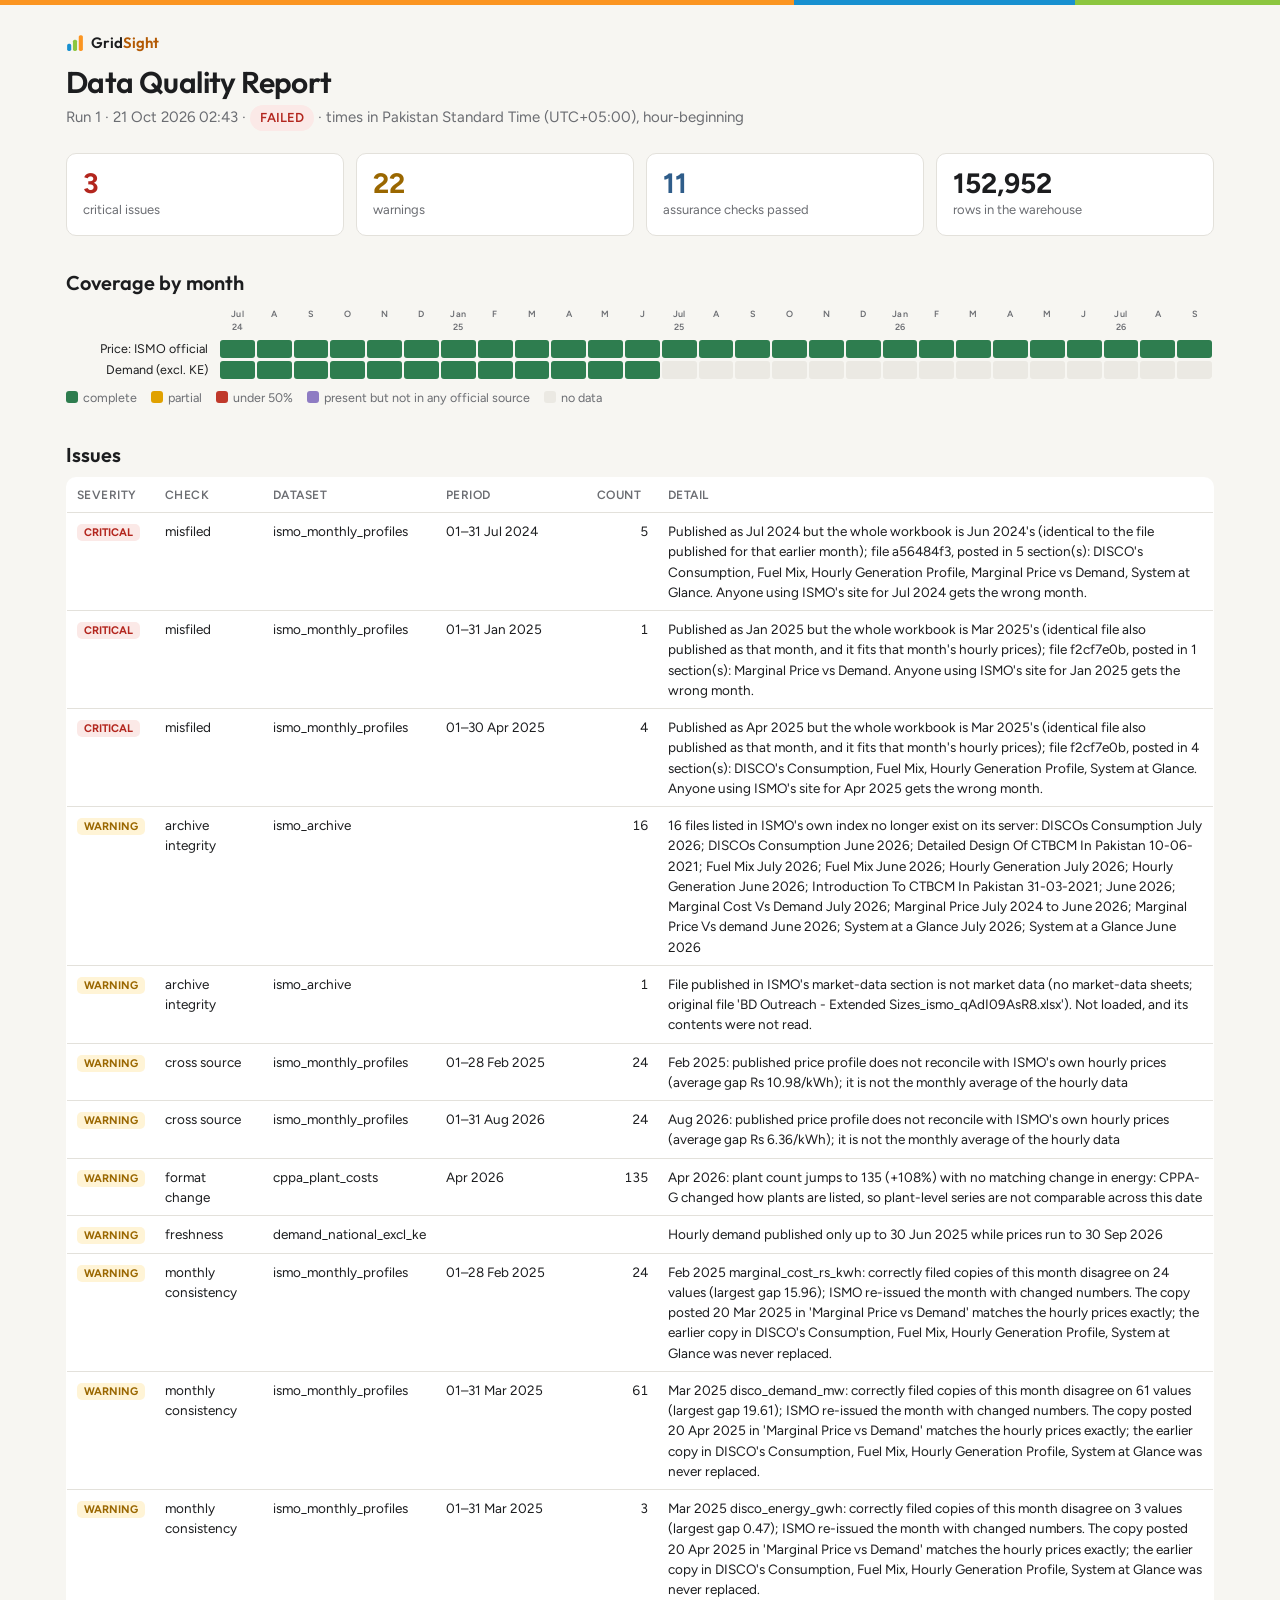
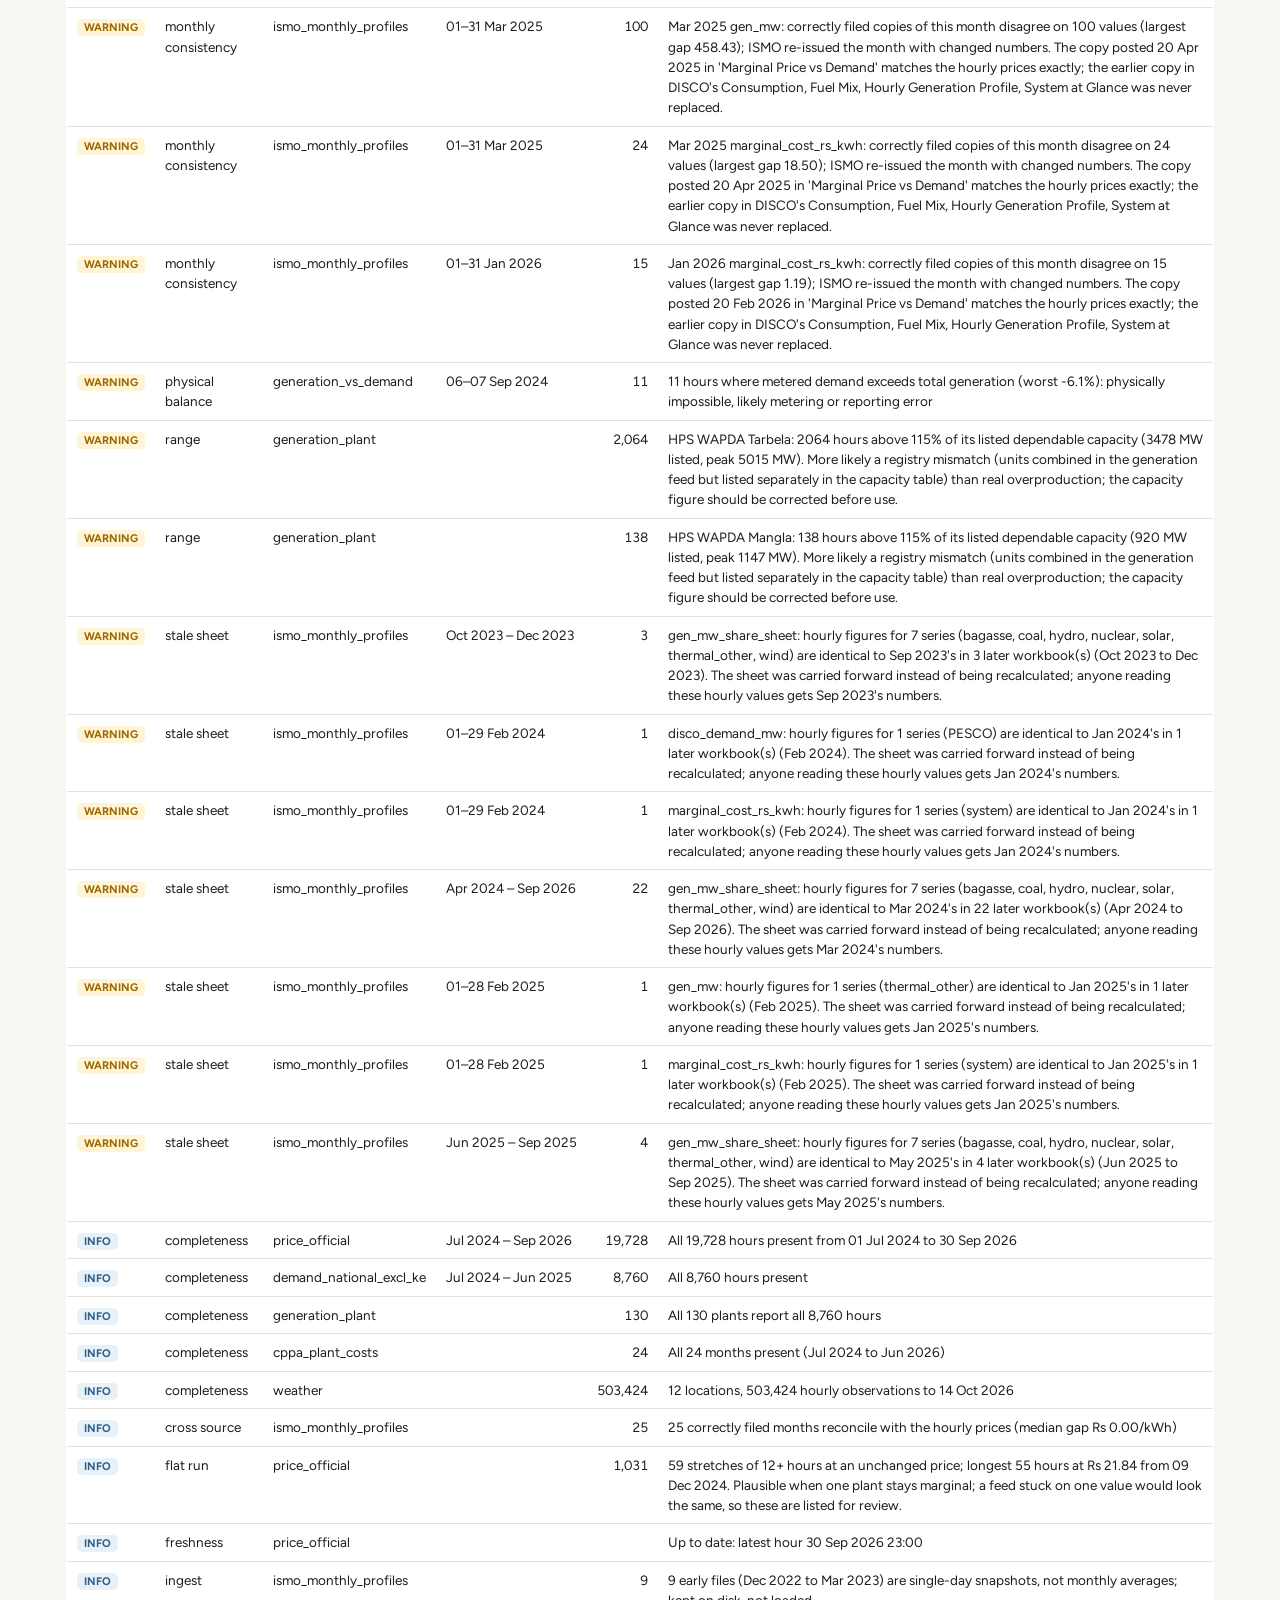
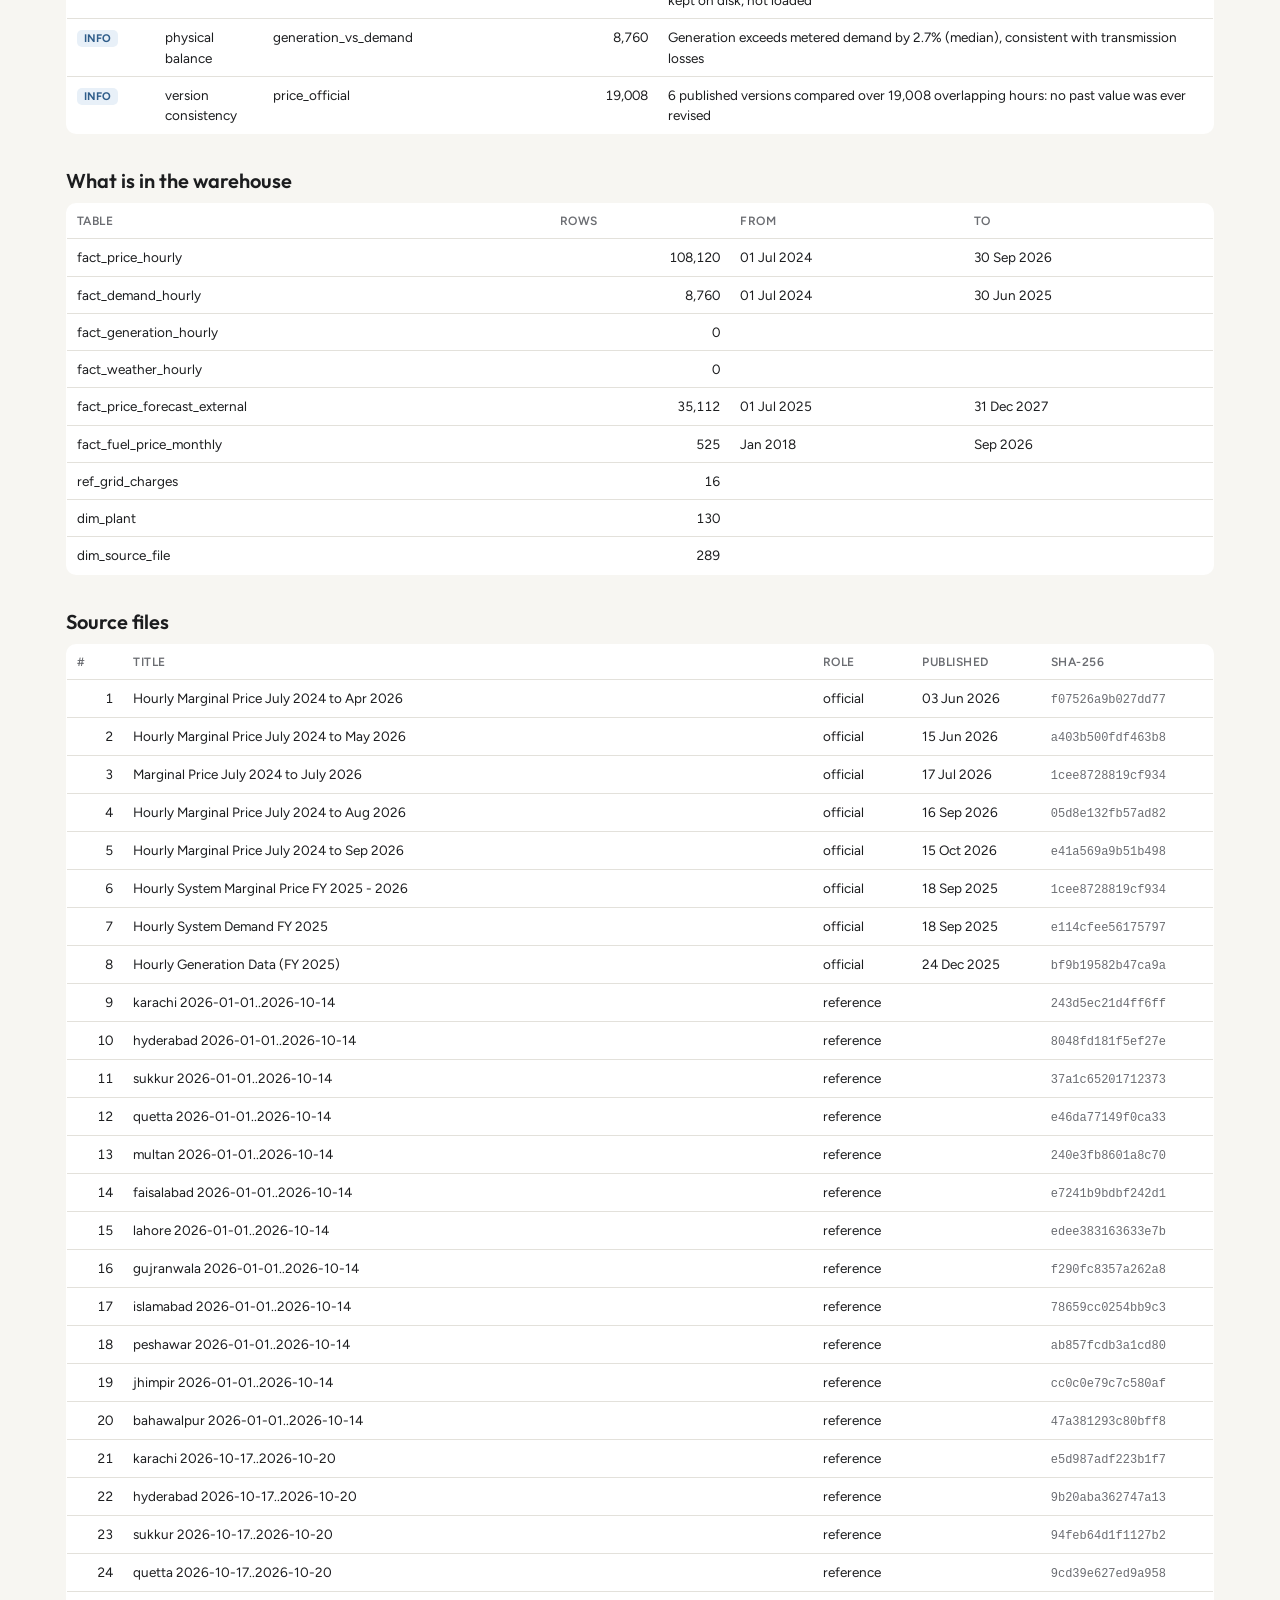
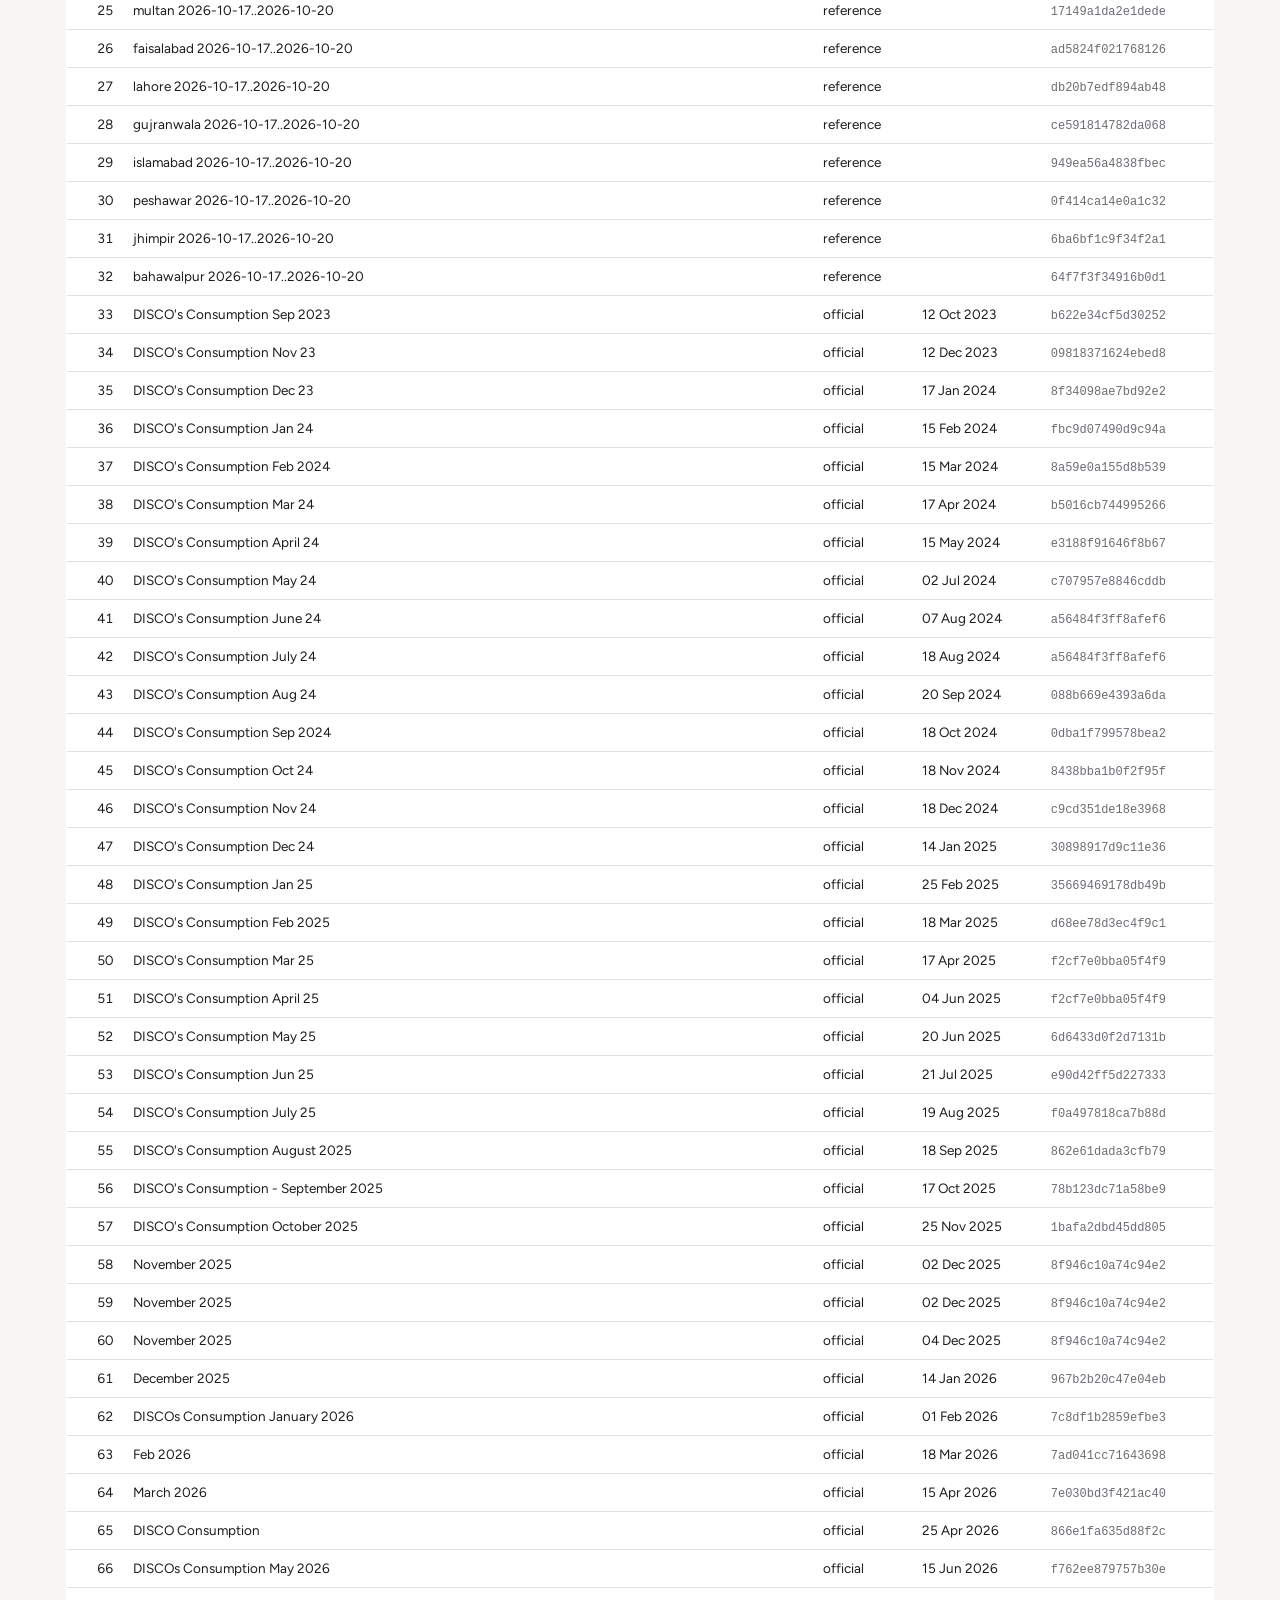
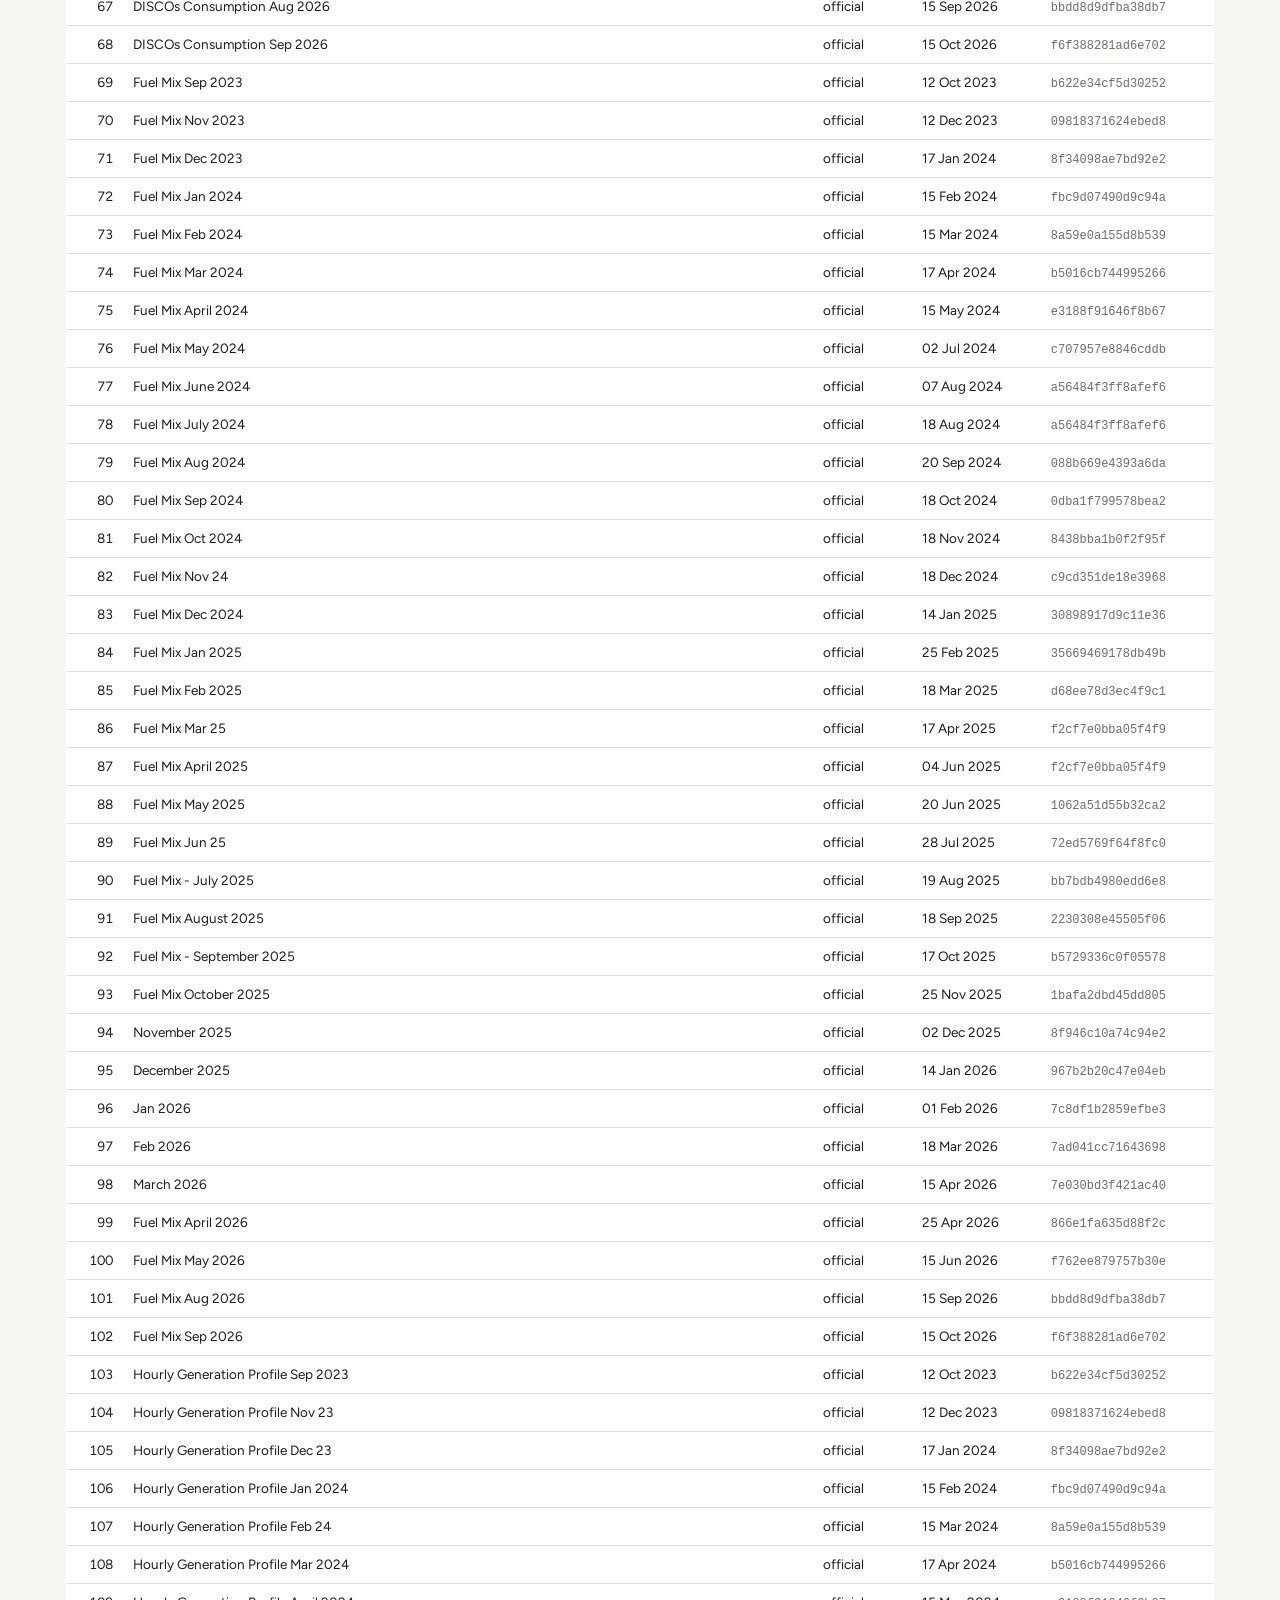
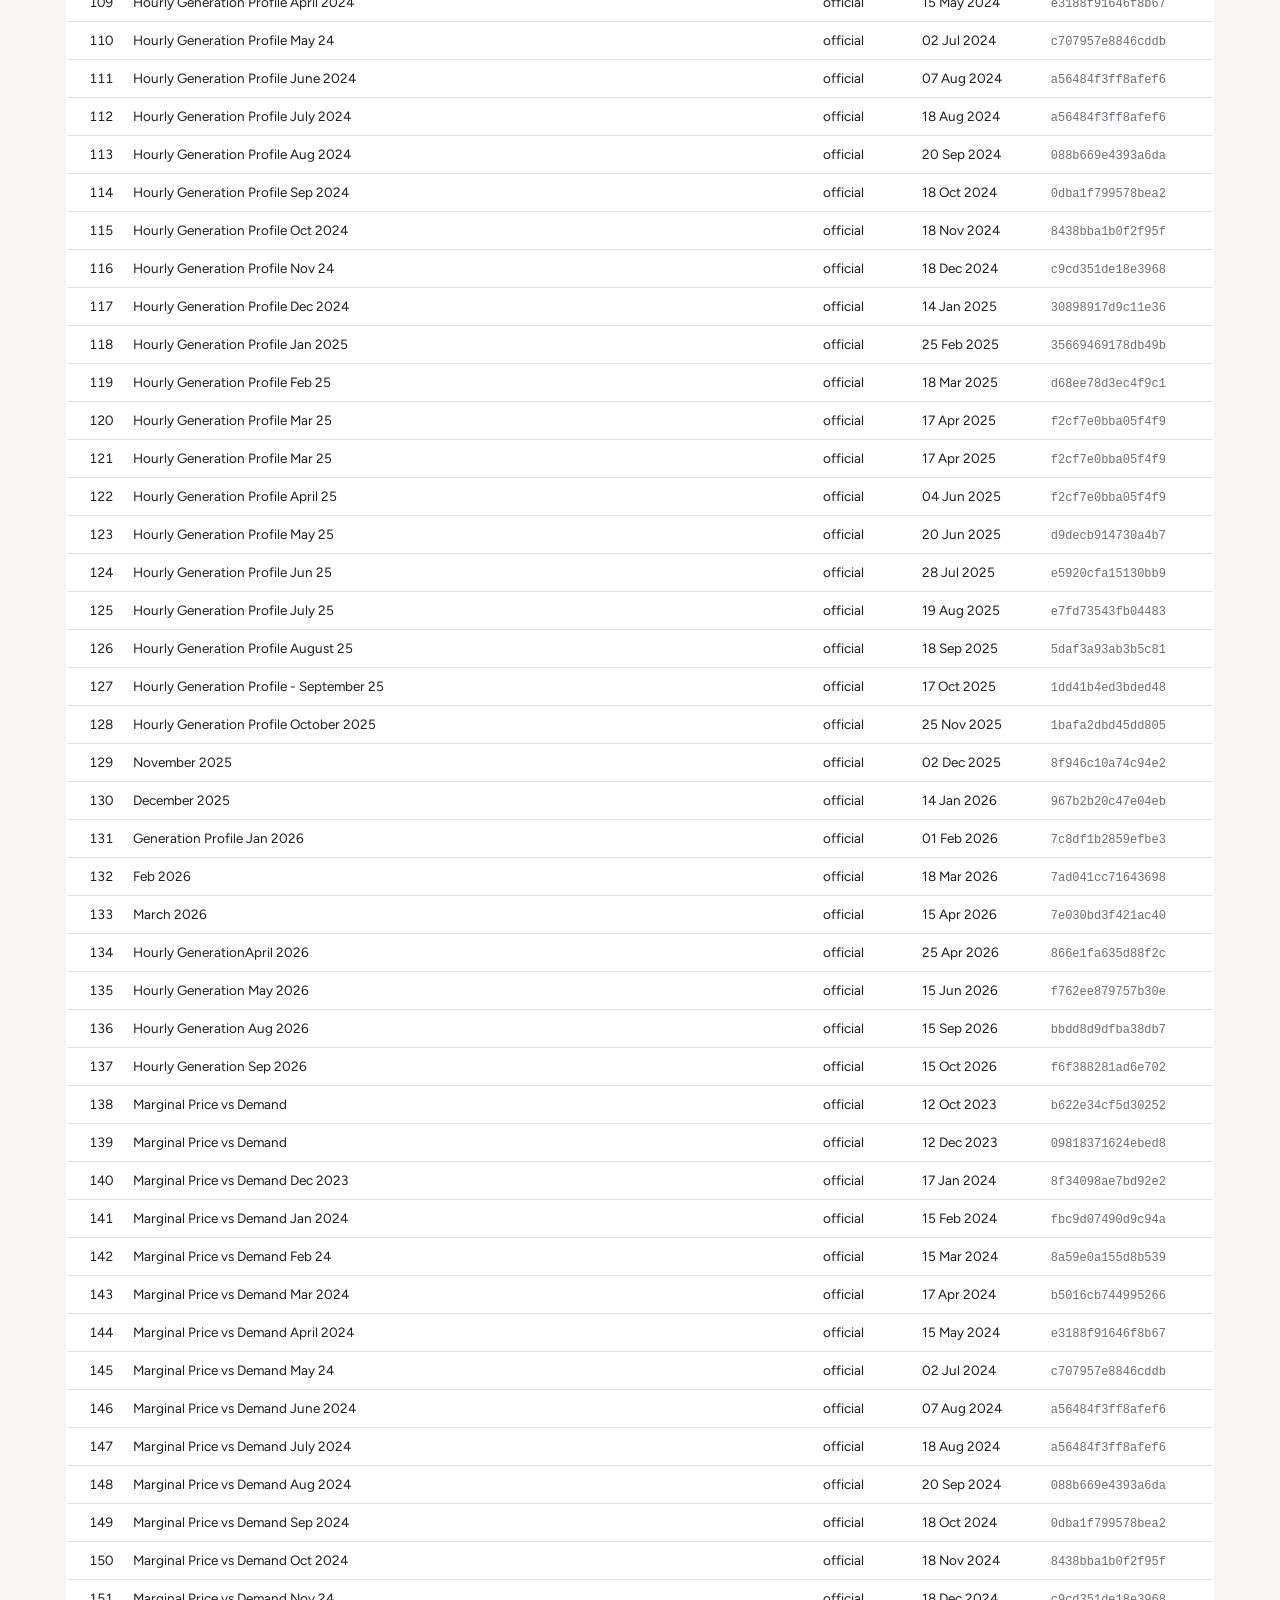
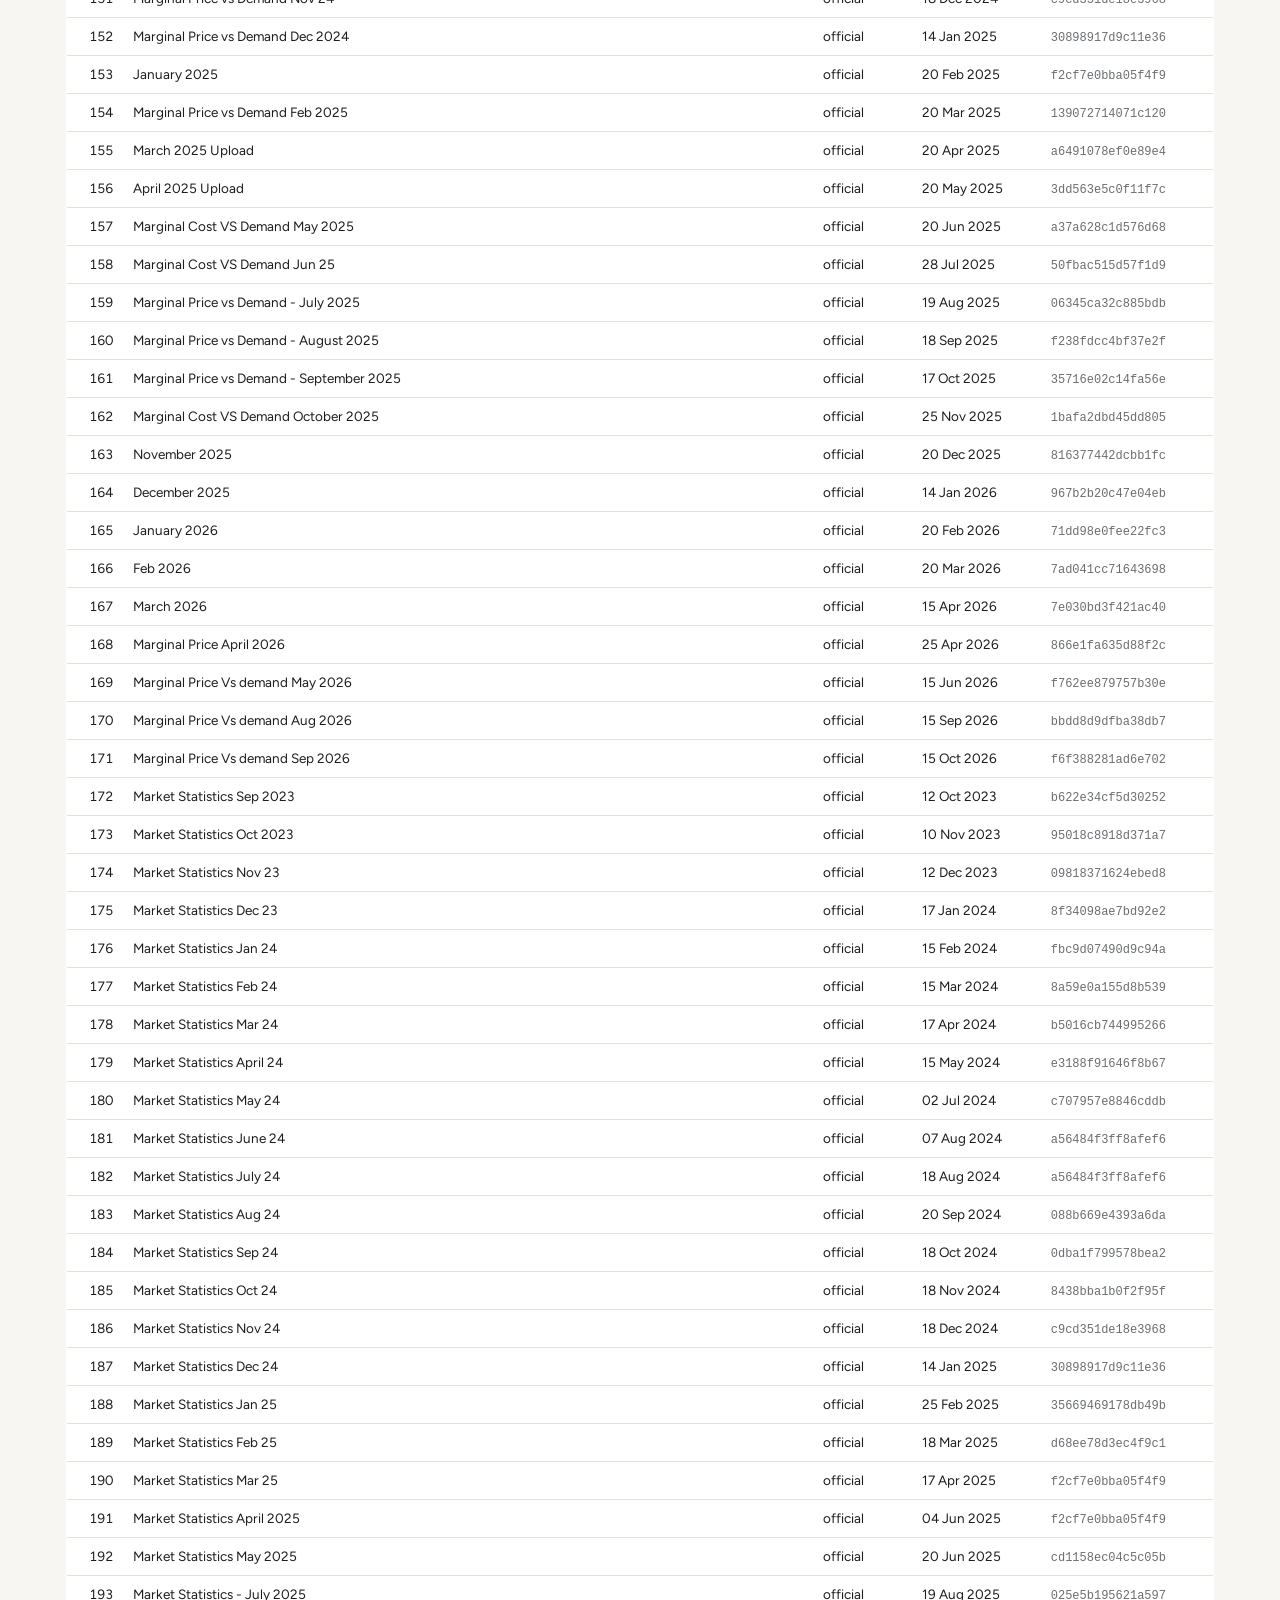
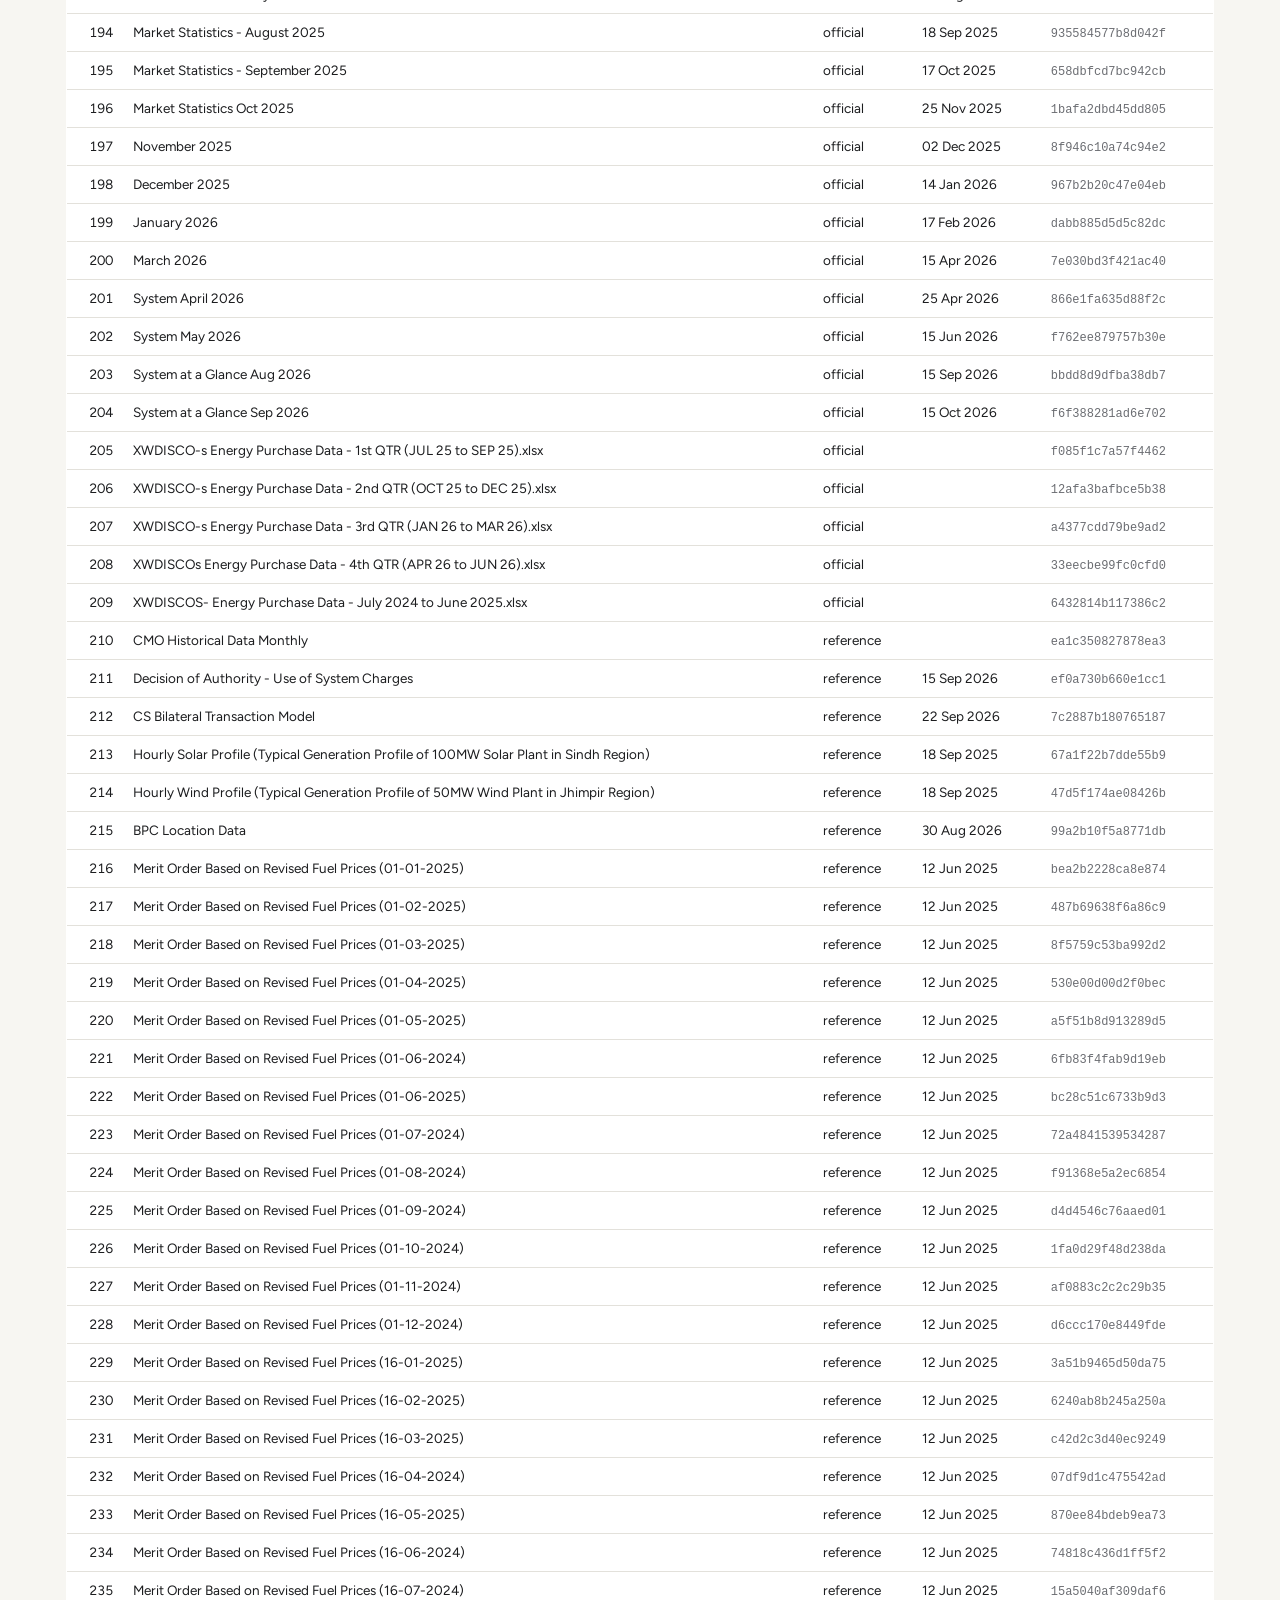
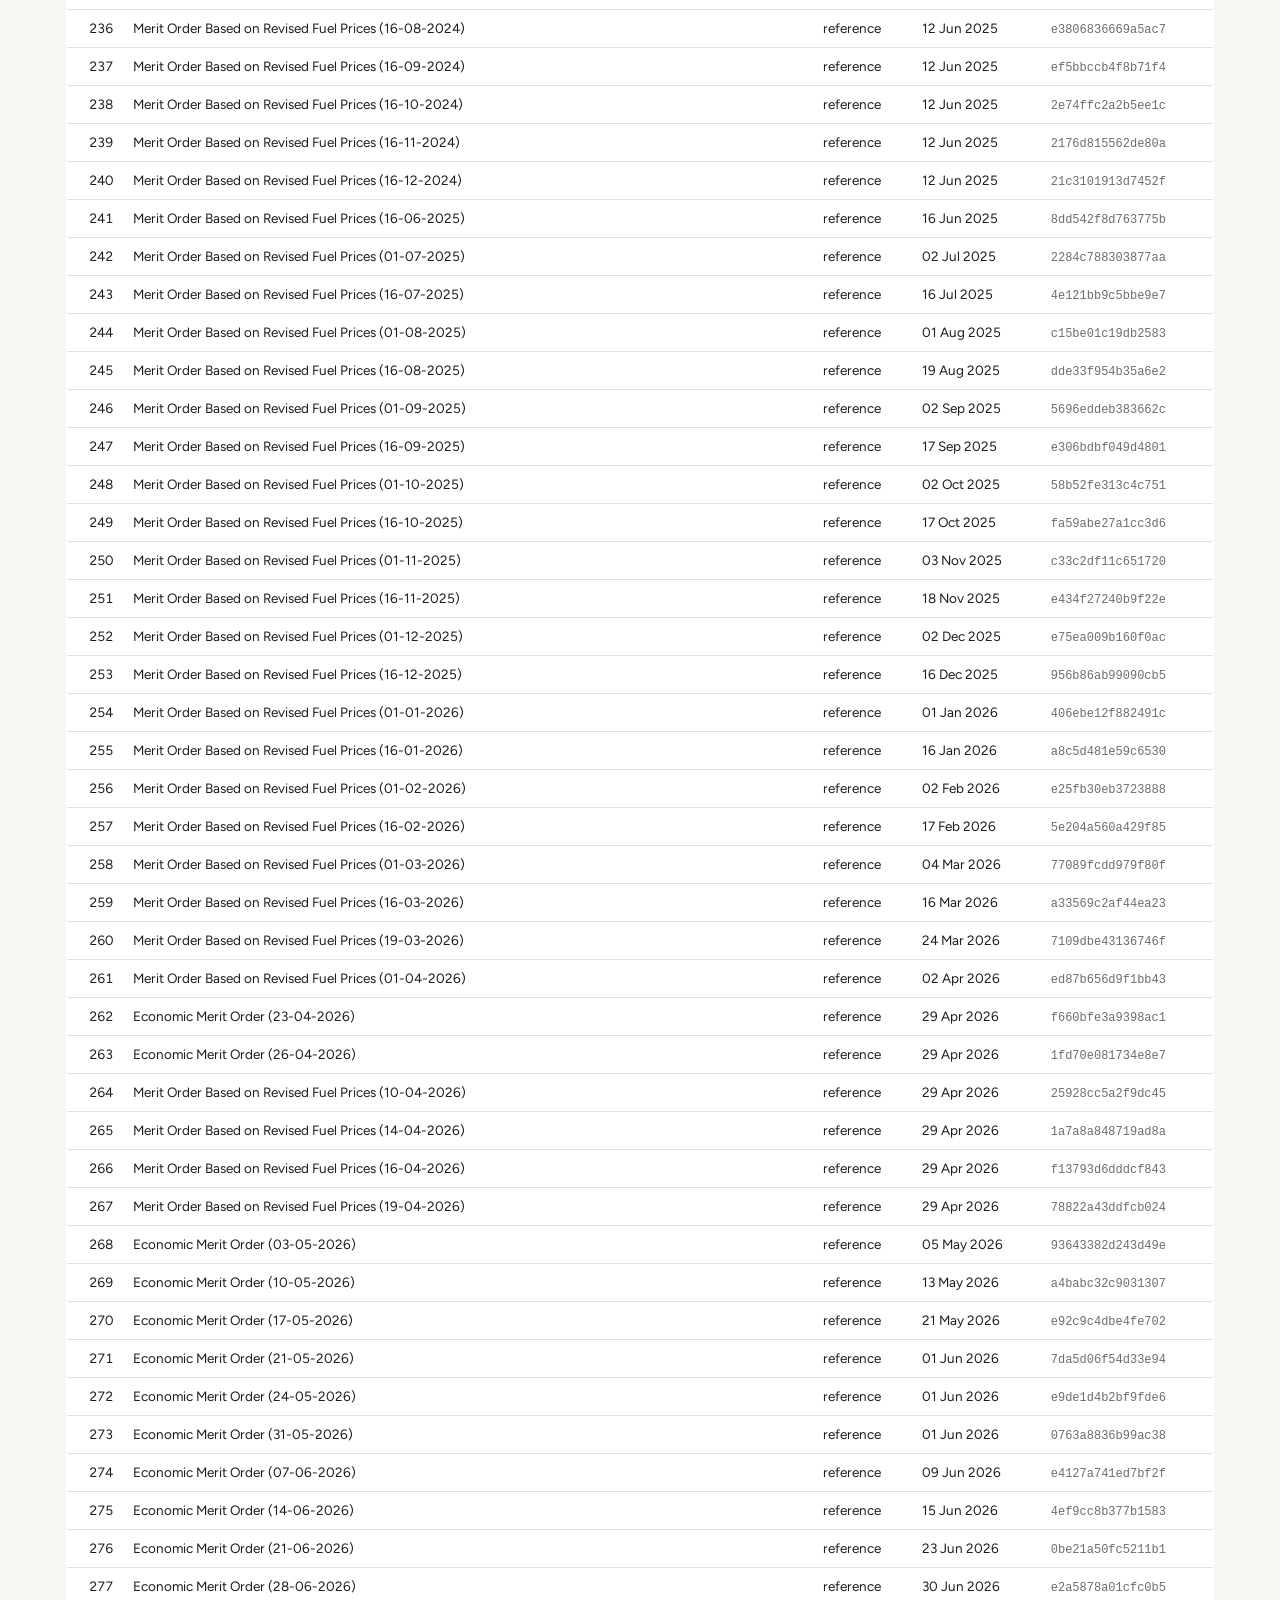
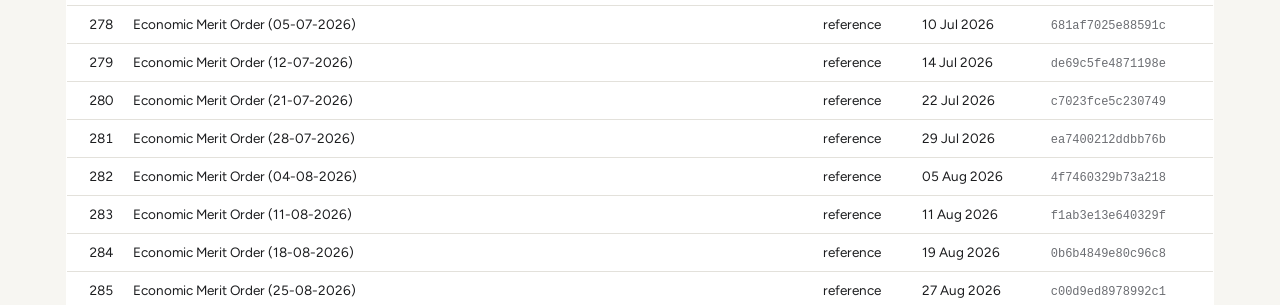
==== commit 5dd28bb6: "Add files via upload" ====
--- a/reports/data_quality_latest.html
+++ b/reports/data_quality_latest.html
@@ -1,397 +1,403 @@
-<!doctype html>
-<html lang="en"><head><meta charset="utf-8">
-<meta name="viewport" content="width=device-width, initial-scale=1">
-<title>Data Quality Report</title>
-<style>
-@font-face{font-family:"Outfit";src:url([data-uri]) format("woff2");font-weight:100 900}
-@font-face{font-family:"Figtree";src:url([data-uri]) format("woff2");font-weight:100 900}
-:root{--bg:#f7f6f2;--card:#fff;--ink:#1c1d1f;--muted:#6b6d72;--line:#e3e1db;
---crit:#b3261e;--crit-bg:#fbe9e7;--warn:#9a6700;--warn-bg:#fff4d6;--info:#2f5d8a;--info-bg:#e8f0f8;
---ok:#2e7d4f;--c100:#2e7d4f;--c50:#e0a100;--c0:#c0392b;--cnone:#ebe9e3;--cext:#8e7cc3}
-@media (prefers-color-scheme:dark){:root:not([data-theme="light"]){--bg:#15161a;--card:#1d1f24;--ink:#e8e6e1;
---muted:#9a9ca3;--line:#2c2f36;--crit-bg:#3a1d1b;--warn-bg:#352c14;--info-bg:#1a2835;--cnone:#2a2c31}}
-*{box-sizing:border-box}body{margin:0;background:var(--bg);color:var(--ink);
-font:15px/1.5 "Figtree","Segoe UI",system-ui,-apple-system,sans-serif}
-.stripe{height:5px;background:linear-gradient(90deg,#fb9521 0 62%,#1890d0 62% 84%,#8cc63f 84%)}
-.logo{display:flex;align-items:center;gap:7px;font:600 15px "Outfit",system-ui,sans-serif;margin:0 0 14px}.logo b{color:#b35a04;font-weight:600}
-main{max-width:1180px;margin:0 auto;padding:28px 16px 60px}
-h1{font:600 30px/1.1 "Outfit",system-ui,sans-serif;margin:0 0 6px;letter-spacing:-.02em}h2{font:600 20px/1.25 "Outfit",system-ui,sans-serif;margin:34px 0 10px}
-.sub{color:var(--muted);margin:0 0 22px}
-.status{display:inline-block;padding:3px 10px;border-radius:99px;font-weight:600;font-size:13px}
-.passed{background:#e3f3e8;color:var(--ok)}.failed{background:var(--crit-bg);color:var(--crit)}
-.cards{display:grid;grid-template-columns:repeat(auto-fit,minmax(170px,1fr));gap:12px}
-.card{background:var(--card);border:1px solid var(--line);border-radius:10px;padding:14px 16px}
-.card b{display:block;font-size:28px;line-height:1.1}.card span{color:var(--muted);font-size:13px}
-.card.crit b{color:var(--crit)}.card.warn b{color:var(--warn)}.card.info b{color:var(--info)}
-table{width:100%;border-collapse:collapse;background:var(--card);border:1px solid var(--line);border-radius:10px;overflow:hidden}
-th,td{text-align:left;padding:8px 10px;border-bottom:1px solid var(--line);vertical-align:top;font-size:13.5px}
-td.per{white-space:nowrap}th{font-size:12px;text-transform:uppercase;letter-spacing:.04em;color:var(--muted);font-weight:600}
-tr:last-child td{border-bottom:0}td.num{text-align:right;font-variant-numeric:tabular-nums;white-space:nowrap}
-.sev{font-size:11px;font-weight:700;text-transform:uppercase;padding:2px 7px;border-radius:5px;white-space:nowrap}
-.sev.critical{background:var(--crit-bg);color:var(--crit)}.sev.warning{background:var(--warn-bg);color:var(--warn)}
-.sev.info{background:var(--info-bg);color:var(--info)}
-.scroll{overflow-x:auto}.grid{border-collapse:separate;border-spacing:2px;border:0;background:none;table-layout:fixed;min-width:760px}.grid col.labc{width:150px}
-.grid td,.grid th{border:0;padding:0}.grid th{font-size:9px;overflow:hidden;text-align:center;padding:0 0 4px;text-transform:none}
-.grid td.lab{font-size:12.5px;padding-right:10px;white-space:nowrap;text-align:right;color:var(--ink)}
-.cell{width:100%;height:18px;border-radius:3px;background:var(--cnone)}
-.legend{display:flex;gap:14px;flex-wrap:wrap;font-size:12.5px;color:var(--muted);margin:8px 0 0}
-.legend i{display:inline-block;width:12px;height:12px;border-radius:3px;margin-right:5px;vertical-align:-1px}
-code{font-size:12px;color:var(--muted)}
-</style></head><body><div class="stripe"></div><main>
-<div class="logo"><svg width="18" height="18" viewBox="0 0 24 24" aria-hidden="true"><rect x="1.5" y="13" width="5.5" height="9.5" rx="2.2" fill="#1890d0"/><rect x="9.25" y="7.5" width="5.5" height="15" rx="2.2" fill="#8cc63f"/><rect x="17" y="1.5" width="5.5" height="21" rx="2.2" fill="#fb9521"/></svg><span>Grid<b>Sight</b></span></div>
-<h1>Data Quality Report</h1>
-<p class="sub">Run 1 &middot; 29 Sep 2026 01:21 &middot; <span class="status failed">FAILED</span>
-&middot; times in Pakistan Standard Time (UTC+05:00), hour-beginning</p>
-
-<div class="cards">
- <div class="card crit"><b>3</b><span>critical issues</span></div>
- <div class="card warn"><b>22</b><span>warnings</span></div>
- <div class="card info"><b>11</b><span>assurance checks passed</span></div>
- <div class="card"><b>133,213</b><span>rows in the warehouse</span></div>
-</div>
-
-<h2>Coverage by month</h2>
-<div class="scroll"><table class="grid"><col class="labc">
-<tr><th></th><th>Jul<br>24</th><th>A</th><th>S</th><th>O</th><th>N</th><th>D</th><th>Jan<br>25</th><th>F</th><th>M</th><th>A</th><th>M</th><th>J</th><th>Jul<br>25</th><th>A</th><th>S</th><th>O</th><th>N</th><th>D</th><th>Jan<br>26</th><th>F</th><th>M</th><th>A</th><th>M</th><th>J</th><th>Jul<br>26</th><th>A</th></tr>
-<tr><td class="lab">Price: ISMO official</td>
-<td><div class="cell" style="background:var(--c100)" title="Jul 2024: 744 of 744 hours"></div></td><td><div class="cell" style="background:var(--c100)" title="Aug 2024: 744 of 744 hours"></div></td><td><div class="cell" style="background:var(--c100)" title="Sep 2024: 720 of 720 hours"></div></td><td><div class="cell" style="background:var(--c100)" title="Oct 2024: 744 of 744 hours"></div></td><td><div class="cell" style="background:var(--c100)" title="Nov 2024: 720 of 720 hours"></div></td><td><div class="cell" style="background:var(--c100)" title="Dec 2024: 744 of 744 hours"></div></td><td><div class="cell" style="background:var(--c100)" title="Jan 2025: 744 of 744 hours"></div></td><td><div class="cell" style="background:var(--c100)" title="Feb 2025: 672 of 672 hours"></div></td><td><div class="cell" style="background:var(--c100)" title="Mar 2025: 744 of 744 hours"></div></td><td><div class="cell" style="background:var(--c100)" title="Apr 2025: 720 of 720 hours"></div></td><td><div class="cell" style="background:var(--c100)" title="May 2025: 744 of 744 hours"></div></td><td><div class="cell" style="background:var(--c100)" title="Jun 2025: 720 of 720 hours"></div></td><td><div class="cell" style="background:var(--c100)" title="Jul 2025: 744 of 744 hours"></div></td><td><div class="cell" style="background:var(--c100)" title="Aug 2025: 744 of 744 hours"></div></td><td><div class="cell" style="background:var(--c100)" title="Sep 2025: 720 of 720 hours"></div></td><td><div class="cell" style="background:var(--c100)" title="Oct 2025: 744 of 744 hours"></div></td><td><div class="cell" style="background:var(--c100)" title="Nov 2025: 720 of 720 hours"></div></td><td><div class="cell" style="background:var(--c100)" title="Dec 2025: 744 of 744 hours"></div></td><td><div class="cell" style="background:var(--c100)" title="Jan 2026: 744 of 744 hours"></div></td><td><div class="cell" style="background:var(--c100)" title="Feb 2026: 672 of 672 hours"></div></td><td><div class="cell" style="background:var(--c100)" title="Mar 2026: 744 of 744 hours"></div></td><td><div class="cell" style="background:var(--c100)" title="Apr 2026: 720 of 720 hours"></div></td><td><div class="cell" style="background:var(--c100)" title="May 2026: 744 of 744 hours"></div></td><td><div class="cell" style="background:var(--c100)" title="Jun 2026: 720 of 720 hours"></div></td><td><div class="cell" style="background:var(--c100)" title="Jul 2026: 744 of 744 hours"></div></td><td><div class="cell" style="background:var(--c100)" title="Aug 2026: 744 of 744 hours"></div></td></tr><tr><td class="lab">Demand (excl. KE)</td>
-<td><div class="cell" style="background:var(--c100)" title="Jul 2024: 744 of 744 hours"></div></td><td><div class="cell" style="background:var(--c100)" title="Aug 2024: 744 of 744 hours"></div></td><td><div class="cell" style="background:var(--c100)" title="Sep 2024: 720 of 720 hours"></div></td><td><div class="cell" style="background:var(--c100)" title="Oct 2024: 744 of 744 hours"></div></td><td><div class="cell" style="background:var(--c100)" title="Nov 2024: 720 of 720 hours"></div></td><td><div class="cell" style="background:var(--c100)" title="Dec 2024: 744 of 744 hours"></div></td><td><div class="cell" style="background:var(--c100)" title="Jan 2025: 744 of 744 hours"></div></td><td><div class="cell" style="background:var(--c100)" title="Feb 2025: 672 of 672 hours"></div></td><td><div class="cell" style="background:var(--c100)" title="Mar 2025: 744 of 744 hours"></div></td><td><div class="cell" style="background:var(--c100)" title="Apr 2025: 720 of 720 hours"></div></td><td><div class="cell" style="background:var(--c100)" title="May 2025: 744 of 744 hours"></div></td><td><div class="cell" style="background:var(--c100)" title="Jun 2025: 720 of 720 hours"></div></td><td><div class="cell" style="background:var(--cnone)" title="Jul 2025: 0 of 744 hours"></div></td><td><div class="cell" style="background:var(--cnone)" title="Aug 2025: 0 of 744 hours"></div></td><td><div class="cell" style="background:var(--cnone)" title="Sep 2025: 0 of 720 hours"></div></td><td><div class="cell" style="background:var(--cnone)" title="Oct 2025: 0 of 744 hours"></div></td><td><div class="cell" style="background:var(--cnone)" title="Nov 2025: 0 of 720 hours"></div></td><td><div class="cell" style="background:var(--cnone)" title="Dec 2025: 0 of 744 hours"></div></td><td><div class="cell" style="background:var(--cnone)" title="Jan 2026: 0 of 744 hours"></div></td><td><div class="cell" style="background:var(--cnone)" title="Feb 2026: 0 of 672 hours"></div></td><td><div class="cell" style="background:var(--cnone)" title="Mar 2026: 0 of 744 hours"></div></td><td><div class="cell" style="background:var(--cnone)" title="Apr 2026: 0 of 720 hours"></div></td><td><div class="cell" style="background:var(--cnone)" title="May 2026: 0 of 744 hours"></div></td><td><div class="cell" style="background:var(--cnone)" title="Jun 2026: 0 of 720 hours"></div></td><td><div class="cell" style="background:var(--cnone)" title="Jul 2026: 0 of 744 hours"></div></td><td><div class="cell" style="background:var(--cnone)" title="Aug 2026: 0 of 744 hours"></div></td></tr>
-</table></div>
-<div class="legend"><span><i style="background:var(--c100)"></i>complete</span><span><i style="background:var(--c50)"></i>partial</span>
-<span><i style="background:var(--c0)"></i>under 50%</span><span><i style="background:var(--cext)"></i>present but not in any official source</span>
-<span><i style="background:var(--cnone)"></i>no data</span></div>
-
-<h2>Issues</h2>
-<table><tr><th>Severity</th><th>Check</th><th>Dataset</th><th>Period</th><th>Count</th><th>Detail</th></tr>
-<tr><td><span class="sev critical">critical</span></td><td>misfiled</td>
-<td>ismo_monthly_profiles</td><td class="per">01–31 Jul 2024</td><td class="num">5</td><td>Published as Jul 2024 but the whole workbook is Jun 2024's (identical to the file published for that earlier month); file a56484f3, posted in 5 section(s): DISCO's Consumption, Fuel Mix, Hourly Generation Profile, Marginal Price vs Demand, System at Glance. Anyone using ISMO's site for Jul 2024 gets the wrong month.</td></tr><tr><td><span class="sev critical">critical</span></td><td>misfiled</td>
-<td>ismo_monthly_profiles</td><td class="per">01–31 Jan 2025</td><td class="num">1</td><td>Published as Jan 2025 but the whole workbook is Mar 2025's (identical file also published as that month, and it fits that month's hourly prices); file f2cf7e0b, posted in 1 section(s): Marginal Price vs Demand. Anyone using ISMO's site for Jan 2025 gets the wrong month.</td></tr><tr><td><span class="sev critical">critical</span></td><td>misfiled</td>
-<td>ismo_monthly_profiles</td><td class="per">01–30 Apr 2025</td><td class="num">4</td><td>Published as Apr 2025 but the whole workbook is Mar 2025's (identical file also published as that month, and it fits that month's hourly prices); file f2cf7e0b, posted in 4 section(s): DISCO's Consumption, Fuel Mix, Hourly Generation Profile, System at Glance. Anyone using ISMO's site for Apr 2025 gets the wrong month.</td></tr><tr><td><span class="sev warning">warning</span></td><td>archive integrity</td>
-<td>ismo_archive</td><td class="per"></td><td class="num">16</td><td>16 files listed in ISMO's own index no longer exist on its server: DISCOs Consumption July 2026; DISCOs Consumption June 2026; Detailed Design Of CTBCM In Pakistan 10-06-2021; Fuel Mix July 2026; Fuel Mix June 2026; Hourly Generation July 2026; Hourly Generation June 2026; Introduction To CTBCM In Pakistan 31-03-2021; June 2026; Marginal Cost Vs Demand July 2026; Marginal Price July 2024 to June 2026; Marginal Price Vs demand June 2026; System at a Glance July 2026; System at a Glance June 2026</td></tr><tr><td><span class="sev warning">warning</span></td><td>archive integrity</td>
-<td>ismo_archive</td><td class="per"></td><td class="num">1</td><td>File published in ISMO's market-data section is not market data (no market-data sheets; original file 'BD Outreach - Extended Sizes_ismo_qAdI09AsR8.xlsx'). Not loaded, and its contents were not read.</td></tr><tr><td><span class="sev warning">warning</span></td><td>cross source</td>
-<td>ismo_monthly_profiles</td><td class="per">01–28 Feb 2025</td><td class="num">24</td><td>Feb 2025: published price profile does not reconcile with ISMO's own hourly prices (average gap Rs 10.98/kWh); it is not the monthly average of the hourly data</td></tr><tr><td><span class="sev warning">warning</span></td><td>cross source</td>
-<td>ismo_monthly_profiles</td><td class="per">01–31 Aug 2026</td><td class="num">24</td><td>Aug 2026: published price profile does not reconcile with ISMO's own hourly prices (average gap Rs 6.36/kWh); it is not the monthly average of the hourly data</td></tr><tr><td><span class="sev warning">warning</span></td><td>format change</td>
-<td>cppa_plant_costs</td><td class="per">Apr 2026</td><td class="num">135</td><td>Apr 2026: plant count jumps to 135 (+108%) with no matching change in energy: CPPA-G changed how plants are listed, so plant-level series are not comparable across this date</td></tr><tr><td><span class="sev warning">warning</span></td><td>freshness</td>
-<td>demand_national_excl_ke</td><td class="per"></td><td class="num"></td><td>Hourly demand published only up to 30 Jun 2025 while prices run to 31 Aug 2026</td></tr><tr><td><span class="sev warning">warning</span></td><td>monthly consistency</td>
-<td>ismo_monthly_profiles</td><td class="per">01–28 Feb 2025</td><td class="num">24</td><td>Feb 2025 marginal_cost_rs_kwh: correctly filed copies of this month disagree on 24 values (largest gap 15.96); ISMO re-issued the month with changed numbers. The copy posted 20 Mar 2025 in 'Marginal Price vs Demand' matches the hourly prices exactly; the earlier copy in DISCO's Consumption, Fuel Mix, Hourly Generation Profile, System at Glance was never replaced.</td></tr><tr><td><span class="sev warning">warning</span></td><td>monthly consistency</td>
-<td>ismo_monthly_profiles</td><td class="per">01–31 Mar 2025</td><td class="num">61</td><td>Mar 2025 disco_demand_mw: correctly filed copies of this month disagree on 61 values (largest gap 19.61); ISMO re-issued the month with changed numbers. The copy posted 20 Apr 2025 in 'Marginal Price vs Demand' matches the hourly prices exactly; the earlier copy in DISCO's Consumption, Fuel Mix, Hourly Generation Profile, System at Glance was never replaced.</td></tr><tr><td><span class="sev warning">warning</span></td><td>monthly consistency</td>
-<td>ismo_monthly_profiles</td><td class="per">01–31 Mar 2025</td><td class="num">3</td><td>Mar 2025 disco_energy_gwh: correctly filed copies of this month disagree on 3 values (largest gap 0.47); ISMO re-issued the month with changed numbers. The copy posted 20 Apr 2025 in 'Marginal Price vs Demand' matches the hourly prices exactly; the earlier copy in DISCO's Consumption, Fuel Mix, Hourly Generation Profile, System at Glance was never replaced.</td></tr><tr><td><span class="sev warning">warning</span></td><td>monthly consistency</td>
-<td>ismo_monthly_profiles</td><td class="per">01–31 Mar 2025</td><td class="num">100</td><td>Mar 2025 gen_mw: correctly filed copies of this month disagree on 100 values (largest gap 458.43); ISMO re-issued the month with changed numbers. The copy posted 20 Apr 2025 in 'Marginal Price vs Demand' matches the hourly prices exactly; the earlier copy in DISCO's Consumption, Fuel Mix, Hourly Generation Profile, System at Glance was never replaced.</td></tr><tr><td><span class="sev warning">warning</span></td><td>monthly consistency</td>
-<td>ismo_monthly_profiles</td><td class="per">01–31 Mar 2025</td><td class="num">24</td><td>Mar 2025 marginal_cost_rs_kwh: correctly filed copies of this month disagree on 24 values (largest gap 18.50); ISMO re-issued the month with changed numbers. The copy posted 20 Apr 2025 in 'Marginal Price vs Demand' matches the hourly prices exactly; the earlier copy in DISCO's Consumption, Fuel Mix, Hourly Generation Profile, System at Glance was never replaced.</td></tr><tr><td><span class="sev warning">warning</span></td><td>monthly consistency</td>
-<td>ismo_monthly_profiles</td><td class="per">01–31 Jan 2026</td><td class="num">15</td><td>Jan 2026 marginal_cost_rs_kwh: correctly filed copies of this month disagree on 15 values (largest gap 1.19); ISMO re-issued the month with changed numbers. The copy posted 20 Feb 2026 in 'Marginal Price vs Demand' matches the hourly prices exactly; the earlier copy in DISCO's Consumption, Fuel Mix, Hourly Generation Profile, System at Glance was never replaced.</td></tr><tr><td><span class="sev warning">warning</span></td><td>physical balance</td>
-<td>generation_vs_demand</td><td class="per">06–07 Sep 2024</td><td class="num">11</td><td>11 hours where metered demand exceeds total generation (worst -6.1%): physically impossible, likely metering or reporting error</td></tr><tr><td><span class="sev warning">warning</span></td><td>range</td>
-<td>generation_plant</td><td class="per"></td><td class="num">2,064</td><td>HPS WAPDA Tarbela: 2064 hours above 115% of its listed dependable capacity (3478 MW listed, peak 5015 MW). More likely a registry mismatch (units combined in the generation feed but listed separately in the capacity table) than real overproduction; the capacity figure should be corrected before use.</td></tr><tr><td><span class="sev warning">warning</span></td><td>range</td>
-<td>generation_plant</td><td class="per"></td><td class="num">138</td><td>HPS WAPDA Mangla: 138 hours above 115% of its listed dependable capacity (920 MW listed, peak 1147 MW). More likely a registry mismatch (units combined in the generation feed but listed separately in the capacity table) than real overproduction; the capacity figure should be corrected before use.</td></tr><tr><td><span class="sev warning">warning</span></td><td>stale sheet</td>
-<td>ismo_monthly_profiles</td><td class="per">Oct 2023 – Dec 2023</td><td class="num">3</td><td>gen_mw_share_sheet: hourly figures for 7 series (bagasse, coal, hydro, nuclear, solar, thermal_other, wind) are identical to Sep 2023's in 3 later workbook(s) (Oct 2023 to Dec 2023). The sheet was carried forward instead of being recalculated; anyone reading these hourly values gets Sep 2023's numbers.</td></tr><tr><td><span class="sev warning">warning</span></td><td>stale sheet</td>
-<td>ismo_monthly_profiles</td><td class="per">01–29 Feb 2024</td><td class="num">1</td><td>disco_demand_mw: hourly figures for 1 series (PESCO) are identical to Jan 2024's in 1 later workbook(s) (Feb 2024). The sheet was carried forward instead of being recalculated; anyone reading these hourly values gets Jan 2024's numbers.</td></tr><tr><td><span class="sev warning">warning</span></td><td>stale sheet</td>
-<td>ismo_monthly_profiles</td><td class="per">01–29 Feb 2024</td><td class="num">1</td><td>marginal_cost_rs_kwh: hourly figures for 1 series (system) are identical to Jan 2024's in 1 later workbook(s) (Feb 2024). The sheet was carried forward instead of being recalculated; anyone reading these hourly values gets Jan 2024's numbers.</td></tr><tr><td><span class="sev warning">warning</span></td><td>stale sheet</td>
-<td>ismo_monthly_profiles</td><td class="per">Apr 2024 – Aug 2026</td><td class="num">21</td><td>gen_mw_share_sheet: hourly figures for 7 series (bagasse, coal, hydro, nuclear, solar, thermal_other, wind) are identical to Mar 2024's in 21 later workbook(s) (Apr 2024 to Aug 2026). The sheet was carried forward instead of being recalculated; anyone reading these hourly values gets Mar 2024's numbers.</td></tr><tr><td><span class="sev warning">warning</span></td><td>stale sheet</td>
-<td>ismo_monthly_profiles</td><td class="per">01–28 Feb 2025</td><td class="num">1</td><td>gen_mw: hourly figures for 1 series (thermal_other) are identical to Jan 2025's in 1 later workbook(s) (Feb 2025). The sheet was carried forward instead of being recalculated; anyone reading these hourly values gets Jan 2025's numbers.</td></tr><tr><td><span class="sev warning">warning</span></td><td>stale sheet</td>
-<td>ismo_monthly_profiles</td><td class="per">01–28 Feb 2025</td><td class="num">1</td><td>marginal_cost_rs_kwh: hourly figures for 1 series (system) are identical to Jan 2025's in 1 later workbook(s) (Feb 2025). The sheet was carried forward instead of being recalculated; anyone reading these hourly values gets Jan 2025's numbers.</td></tr><tr><td><span class="sev warning">warning</span></td><td>stale sheet</td>
-<td>ismo_monthly_profiles</td><td class="per">Jun 2025 – Sep 2025</td><td class="num">4</td><td>gen_mw_share_sheet: hourly figures for 7 series (bagasse, coal, hydro, nuclear, solar, thermal_other, wind) are identical to May 2025's in 4 later workbook(s) (Jun 2025 to Sep 2025). The sheet was carried forward instead of being recalculated; anyone reading these hourly values gets May 2025's numbers.</td></tr><tr><td><span class="sev info">info</span></td><td>completeness</td>
-<td>price_official</td><td class="per">Jul 2024 – Aug 2026</td><td class="num">19,008</td><td>All 19,008 hours present from 01 Jul 2024 to 31 Aug 2026</td></tr><tr><td><span class="sev info">info</span></td><td>completeness</td>
-<td>demand_national_excl_ke</td><td class="per">Jul 2024 – Jun 2025</td><td class="num">8,760</td><td>All 8,760 hours present</td></tr><tr><td><span class="sev info">info</span></td><td>completeness</td>
-<td>generation_plant</td><td class="per"></td><td class="num">130</td><td>All 130 plants report all 8,760 hours</td></tr><tr><td><span class="sev info">info</span></td><td>completeness</td>
-<td>cppa_plant_costs</td><td class="per"></td><td class="num">24</td><td>All 24 months present (Jul 2024 to Jun 2026)</td></tr><tr><td><span class="sev info">info</span></td><td>completeness</td>
-<td>weather</td><td class="per"></td><td class="num">496,512</td><td>12 locations, 496,512 hourly observations to 20 Sep 2026</td></tr><tr><td><span class="sev info">info</span></td><td>cross source</td>
-<td>ismo_monthly_profiles</td><td class="per"></td><td class="num">24</td><td>24 correctly filed months reconcile with the hourly prices (median gap Rs 0.00/kWh)</td></tr><tr><td><span class="sev info">info</span></td><td>flat run</td>
-<td>price_official</td><td class="per"></td><td class="num">1,031</td><td>59 stretches of 12+ hours at an unchanged price; longest 55 hours at Rs 21.84 from 09 Dec 2024. Plausible when one plant stays marginal; a feed stuck on one value would look the same, so these are listed for review.</td></tr><tr><td><span class="sev info">info</span></td><td>freshness</td>
-<td>price_official</td><td class="per"></td><td class="num"></td><td>Up to date: latest hour 31 Aug 2026 23:00</td></tr><tr><td><span class="sev info">info</span></td><td>ingest</td>
-<td>ismo_monthly_profiles</td><td class="per"></td><td class="num">9</td><td>9 early files (Dec 2022 to Mar 2023) are single-day snapshots, not monthly averages; kept on disk, not loaded</td></tr><tr><td><span class="sev info">info</span></td><td>physical balance</td>
-<td>generation_vs_demand</td><td class="per"></td><td class="num">8,760</td><td>Generation exceeds metered demand by 2.7% (median), consistent with transmission losses</td></tr><tr><td><span class="sev info">info</span></td><td>version consistency</td>
-<td>price_official</td><td class="per"></td><td class="num">18,264</td><td>5 published versions compared over 18,264 overlapping hours: no past value was ever revised</td></tr>
-</table>
-
-<h2>What is in the warehouse</h2>
-<table><tr><th>Table</th><th>Rows</th><th>From</th><th>To</th></tr>
-<tr><td>fact_price_hourly</td><td class="num">88,392</td><td>01 Jul 2024</td><td>31 Aug 2026</td></tr><tr><td>fact_demand_hourly</td><td class="num">8,760</td><td>01 Jul 2024</td><td>30 Jun 2025</td></tr><tr><td>fact_generation_hourly</td><td class="num">0</td><td></td><td></td></tr><tr><td>fact_weather_hourly</td><td class="num">0</td><td></td><td></td></tr><tr><td>fact_price_forecast_external</td><td class="num">35,112</td><td>01 Jul 2025</td><td>31 Dec 2027</td></tr><tr><td>fact_fuel_price_monthly</td><td class="num">520</td><td>Jan 2018</td><td>Aug 2026</td></tr><tr><td>ref_grid_charges</td><td class="num">16</td><td></td><td></td></tr><tr><td>dim_plant</td><td class="num">130</td><td></td><td></td></tr><tr><td>dim_source_file</td><td class="num">283</td><td></td><td></td></tr>
-</table>
-
-<h2>Source files</h2>
-<table><tr><th>#</th><th>Title</th><th>Role</th><th>Published</th><th>SHA-256</th></tr>
-<tr><td class="num">1</td><td>Hourly Marginal Price July 2024 to Apr 2026</td><td>official</td>
-<td>03 Jun 2026</td><td><code>f07526a9b027dd77</code></td></tr><tr><td class="num">2</td><td>Hourly Marginal Price July 2024 to May 2026</td><td>official</td>
-<td>15 Jun 2026</td><td><code>a403b500fdf463b8</code></td></tr><tr><td class="num">3</td><td>Marginal Price July 2024 to July 2026</td><td>official</td>
-<td>17 Jul 2026</td><td><code>1cee8728819cf934</code></td></tr><tr><td class="num">4</td><td>Hourly Marginal Price July 2024 to Aug 2026</td><td>official</td>
-<td>16 Sep 2026</td><td><code>05d8e132fb57ad82</code></td></tr><tr><td class="num">5</td><td>Hourly System Marginal Price FY 2025 - 2026</td><td>official</td>
-<td>18 Sep 2025</td><td><code>1cee8728819cf934</code></td></tr><tr><td class="num">7</td><td>Hourly System Demand FY 2025</td><td>official</td>
-<td>18 Sep 2025</td><td><code>e114cfee56175797</code></td></tr><tr><td class="num">8</td><td>Hourly Generation Data (FY 2025)</td><td>official</td>
-<td>24 Dec 2025</td><td><code>bf9b19582b47ca9a</code></td></tr><tr><td class="num">9</td><td>karachi 2026-01-01..2026-09-20</td><td>reference</td>
-<td></td><td><code>4a3cbd1df9fbb665</code></td></tr><tr><td class="num">10</td><td>hyderabad 2026-01-01..2026-09-20</td><td>reference</td>
-<td></td><td><code>b668ddbd99727201</code></td></tr><tr><td class="num">11</td><td>sukkur 2026-01-01..2026-09-20</td><td>reference</td>
-<td></td><td><code>14163a1ce397d7dd</code></td></tr><tr><td class="num">12</td><td>quetta 2026-01-01..2026-09-20</td><td>reference</td>
-<td></td><td><code>ec37fa73afd94ffc</code></td></tr><tr><td class="num">13</td><td>multan 2026-01-01..2026-09-20</td><td>reference</td>
-<td></td><td><code>331873afbb345c26</code></td></tr><tr><td class="num">14</td><td>faisalabad 2026-01-01..2026-09-20</td><td>reference</td>
-<td></td><td><code>b96c92614ed4500c</code></td></tr><tr><td class="num">15</td><td>lahore 2026-01-01..2026-09-20</td><td>reference</td>
-<td></td><td><code>2b9fe9b34add2b4e</code></td></tr><tr><td class="num">16</td><td>gujranwala 2026-01-01..2026-09-20</td><td>reference</td>
-<td></td><td><code>a5d5104be27610ed</code></td></tr><tr><td class="num">17</td><td>islamabad 2026-01-01..2026-09-20</td><td>reference</td>
-<td></td><td><code>5f987cf27abc3b18</code></td></tr><tr><td class="num">18</td><td>peshawar 2026-01-01..2026-09-20</td><td>reference</td>
-<td></td><td><code>d098b06389a00cfe</code></td></tr><tr><td class="num">19</td><td>jhimpir 2026-01-01..2026-09-20</td><td>reference</td>
-<td></td><td><code>857402c1b9fae0b8</code></td></tr><tr><td class="num">20</td><td>bahawalpur 2026-01-01..2026-09-20</td><td>reference</td>
-<td></td><td><code>7eb63ca845f7351a</code></td></tr><tr><td class="num">21</td><td>karachi.csv</td><td>reference</td>
-<td></td><td><code>bfe7ac8b0aa042b3</code></td></tr><tr><td class="num">22</td><td>hyderabad.csv</td><td>reference</td>
-<td></td><td><code>cb53679f1bf7579d</code></td></tr><tr><td class="num">23</td><td>sukkur.csv</td><td>reference</td>
-<td></td><td><code>d32c743735424fac</code></td></tr><tr><td class="num">24</td><td>quetta.csv</td><td>reference</td>
-<td></td><td><code>edede91e46eecade</code></td></tr><tr><td class="num">25</td><td>multan.csv</td><td>reference</td>
-<td></td><td><code>701f99a0c974a4de</code></td></tr><tr><td class="num">26</td><td>faisalabad.csv</td><td>reference</td>
-<td></td><td><code>4bf9293b337ef4fc</code></td></tr><tr><td class="num">27</td><td>lahore.csv</td><td>reference</td>
-<td></td><td><code>2308abba237c80c9</code></td></tr><tr><td class="num">28</td><td>gujranwala.csv</td><td>reference</td>
-<td></td><td><code>8c54b80b269d2858</code></td></tr><tr><td class="num">29</td><td>islamabad.csv</td><td>reference</td>
-<td></td><td><code>f92bd0419bc84190</code></td></tr><tr><td class="num">30</td><td>peshawar.csv</td><td>reference</td>
-<td></td><td><code>b35f930006cbf199</code></td></tr><tr><td class="num">31</td><td>jhimpir.csv</td><td>reference</td>
-<td></td><td><code>9735b5c89aae7a01</code></td></tr><tr><td class="num">32</td><td>bahawalpur.csv</td><td>reference</td>
-<td></td><td><code>4454194c8a8e9960</code></td></tr><tr><td class="num">33</td><td>DISCO's Consumption Sep 2023</td><td>official</td>
-<td>12 Oct 2023</td><td><code>b622e34cf5d30252</code></td></tr><tr><td class="num">34</td><td>DISCO's Consumption Nov 23</td><td>official</td>
-<td>12 Dec 2023</td><td><code>09818371624ebed8</code></td></tr><tr><td class="num">35</td><td>DISCO's Consumption Dec 23</td><td>official</td>
-<td>17 Jan 2024</td><td><code>8f34098ae7bd92e2</code></td></tr><tr><td class="num">36</td><td>DISCO's Consumption Jan 24</td><td>official</td>
-<td>15 Feb 2024</td><td><code>fbc9d07490d9c94a</code></td></tr><tr><td class="num">37</td><td>DISCO's Consumption Feb 2024</td><td>official</td>
-<td>15 Mar 2024</td><td><code>8a59e0a155d8b539</code></td></tr><tr><td class="num">38</td><td>DISCO's Consumption Mar 24</td><td>official</td>
-<td>17 Apr 2024</td><td><code>b5016cb744995266</code></td></tr><tr><td class="num">39</td><td>DISCO's Consumption April 24</td><td>official</td>
-<td>15 May 2024</td><td><code>e3188f91646f8b67</code></td></tr><tr><td class="num">40</td><td>DISCO's Consumption May 24</td><td>official</td>
-<td>02 Jul 2024</td><td><code>c707957e8846cddb</code></td></tr><tr><td class="num">41</td><td>DISCO's Consumption June 24</td><td>official</td>
-<td>07 Aug 2024</td><td><code>a56484f3ff8afef6</code></td></tr><tr><td class="num">42</td><td>DISCO's Consumption July 24</td><td>official</td>
-<td>18 Aug 2024</td><td><code>a56484f3ff8afef6</code></td></tr><tr><td class="num">43</td><td>DISCO's Consumption Aug 24</td><td>official</td>
-<td>20 Sep 2024</td><td><code>088b669e4393a6da</code></td></tr><tr><td class="num">44</td><td>DISCO's Consumption Sep 2024</td><td>official</td>
-<td>18 Oct 2024</td><td><code>0dba1f799578bea2</code></td></tr><tr><td class="num">45</td><td>DISCO's Consumption Oct 24</td><td>official</td>
-<td>18 Nov 2024</td><td><code>8438bba1b0f2f95f</code></td></tr><tr><td class="num">46</td><td>DISCO's Consumption Nov 24</td><td>official</td>
-<td>18 Dec 2024</td><td><code>c9cd351de18e3968</code></td></tr><tr><td class="num">47</td><td>DISCO's Consumption Dec 24</td><td>official</td>
-<td>14 Jan 2025</td><td><code>30898917d9c11e36</code></td></tr><tr><td class="num">48</td><td>DISCO's Consumption Jan 25</td><td>official</td>
-<td>25 Feb 2025</td><td><code>35669469178db49b</code></td></tr><tr><td class="num">49</td><td>DISCO's Consumption Feb 2025</td><td>official</td>
-<td>18 Mar 2025</td><td><code>d68ee78d3ec4f9c1</code></td></tr><tr><td class="num">50</td><td>DISCO's Consumption Mar 25</td><td>official</td>
-<td>17 Apr 2025</td><td><code>f2cf7e0bba05f4f9</code></td></tr><tr><td class="num">51</td><td>DISCO's Consumption April 25</td><td>official</td>
-<td>04 Jun 2025</td><td><code>f2cf7e0bba05f4f9</code></td></tr><tr><td class="num">52</td><td>DISCO's Consumption May 25</td><td>official</td>
-<td>20 Jun 2025</td><td><code>6d6433d0f2d7131b</code></td></tr><tr><td class="num">53</td><td>DISCO's Consumption Jun 25</td><td>official</td>
-<td>21 Jul 2025</td><td><code>e90d42ff5d227333</code></td></tr><tr><td class="num">54</td><td>DISCO's Consumption July 25</td><td>official</td>
-<td>19 Aug 2025</td><td><code>f0a497818ca7b88d</code></td></tr><tr><td class="num">55</td><td>DISCO's Consumption August 2025</td><td>official</td>
-<td>18 Sep 2025</td><td><code>862e61dada3cfb79</code></td></tr><tr><td class="num">56</td><td>DISCO's Consumption - September 2025</td><td>official</td>
-<td>17 Oct 2025</td><td><code>78b123dc71a58be9</code></td></tr><tr><td class="num">57</td><td>DISCO's Consumption October 2025</td><td>official</td>
-<td>25 Nov 2025</td><td><code>1bafa2dbd45dd805</code></td></tr><tr><td class="num">58</td><td>November 2025</td><td>official</td>
-<td>02 Dec 2025</td><td><code>8f946c10a74c94e2</code></td></tr><tr><td class="num">59</td><td>November 2025</td><td>official</td>
-<td>02 Dec 2025</td><td><code>8f946c10a74c94e2</code></td></tr><tr><td class="num">60</td><td>November 2025</td><td>official</td>
-<td>04 Dec 2025</td><td><code>8f946c10a74c94e2</code></td></tr><tr><td class="num">61</td><td>December 2025</td><td>official</td>
-<td>14 Jan 2026</td><td><code>967b2b20c47e04eb</code></td></tr><tr><td class="num">62</td><td>DISCOs Consumption January 2026</td><td>official</td>
-<td>01 Feb 2026</td><td><code>7c8df1b2859efbe3</code></td></tr><tr><td class="num">63</td><td>Feb 2026</td><td>official</td>
-<td>18 Mar 2026</td><td><code>7ad041cc71643698</code></td></tr><tr><td class="num">64</td><td>March 2026</td><td>official</td>
-<td>15 Apr 2026</td><td><code>7e030bd3f421ac40</code></td></tr><tr><td class="num">65</td><td>DISCO Consumption</td><td>official</td>
-<td>25 Apr 2026</td><td><code>866e1fa635d88f2c</code></td></tr><tr><td class="num">66</td><td>DISCOs Consumption May 2026</td><td>official</td>
-<td>15 Jun 2026</td><td><code>f762ee879757b30e</code></td></tr><tr><td class="num">67</td><td>DISCOs Consumption Aug 2026</td><td>official</td>
-<td>15 Sep 2026</td><td><code>bbdd8d9dfba38db7</code></td></tr><tr><td class="num">68</td><td>Fuel Mix Sep 2023</td><td>official</td>
-<td>12 Oct 2023</td><td><code>b622e34cf5d30252</code></td></tr><tr><td class="num">69</td><td>Fuel Mix Nov 2023</td><td>official</td>
-<td>12 Dec 2023</td><td><code>09818371624ebed8</code></td></tr><tr><td class="num">70</td><td>Fuel Mix Dec 2023</td><td>official</td>
-<td>17 Jan 2024</td><td><code>8f34098ae7bd92e2</code></td></tr><tr><td class="num">71</td><td>Fuel Mix Jan 2024</td><td>official</td>
-<td>15 Feb 2024</td><td><code>fbc9d07490d9c94a</code></td></tr><tr><td class="num">72</td><td>Fuel Mix Feb 2024</td><td>official</td>
-<td>15 Mar 2024</td><td><code>8a59e0a155d8b539</code></td></tr><tr><td class="num">73</td><td>Fuel Mix Mar 2024</td><td>official</td>
-<td>17 Apr 2024</td><td><code>b5016cb744995266</code></td></tr><tr><td class="num">74</td><td>Fuel Mix April 2024</td><td>official</td>
-<td>15 May 2024</td><td><code>e3188f91646f8b67</code></td></tr><tr><td class="num">75</td><td>Fuel Mix May 2024</td><td>official</td>
-<td>02 Jul 2024</td><td><code>c707957e8846cddb</code></td></tr><tr><td class="num">76</td><td>Fuel Mix June 2024</td><td>official</td>
-<td>07 Aug 2024</td><td><code>a56484f3ff8afef6</code></td></tr><tr><td class="num">77</td><td>Fuel Mix July 2024</td><td>official</td>
-<td>18 Aug 2024</td><td><code>a56484f3ff8afef6</code></td></tr><tr><td class="num">78</td><td>Fuel Mix Aug 2024</td><td>official</td>
-<td>20 Sep 2024</td><td><code>088b669e4393a6da</code></td></tr><tr><td class="num">79</td><td>Fuel Mix Sep 2024</td><td>official</td>
-<td>18 Oct 2024</td><td><code>0dba1f799578bea2</code></td></tr><tr><td class="num">80</td><td>Fuel Mix Oct 2024</td><td>official</td>
-<td>18 Nov 2024</td><td><code>8438bba1b0f2f95f</code></td></tr><tr><td class="num">81</td><td>Fuel Mix Nov 24</td><td>official</td>
-<td>18 Dec 2024</td><td><code>c9cd351de18e3968</code></td></tr><tr><td class="num">82</td><td>Fuel Mix Dec 2024</td><td>official</td>
-<td>14 Jan 2025</td><td><code>30898917d9c11e36</code></td></tr><tr><td class="num">83</td><td>Fuel Mix Jan 2025</td><td>official</td>
-<td>25 Feb 2025</td><td><code>35669469178db49b</code></td></tr><tr><td class="num">84</td><td>Fuel Mix Feb 2025</td><td>official</td>
-<td>18 Mar 2025</td><td><code>d68ee78d3ec4f9c1</code></td></tr><tr><td class="num">85</td><td>Fuel Mix Mar 25</td><td>official</td>
-<td>17 Apr 2025</td><td><code>f2cf7e0bba05f4f9</code></td></tr><tr><td class="num">86</td><td>Fuel Mix April 2025</td><td>official</td>
-<td>04 Jun 2025</td><td><code>f2cf7e0bba05f4f9</code></td></tr><tr><td class="num">87</td><td>Fuel Mix May 2025</td><td>official</td>
-<td>20 Jun 2025</td><td><code>1062a51d55b32ca2</code></td></tr><tr><td class="num">88</td><td>Fuel Mix Jun 25</td><td>official</td>
-<td>28 Jul 2025</td><td><code>72ed5769f64f8fc0</code></td></tr><tr><td class="num">89</td><td>Fuel Mix - July 2025</td><td>official</td>
-<td>19 Aug 2025</td><td><code>bb7bdb4980edd6e8</code></td></tr><tr><td class="num">90</td><td>Fuel Mix August 2025</td><td>official</td>
-<td>18 Sep 2025</td><td><code>2230308e45505f06</code></td></tr><tr><td class="num">91</td><td>Fuel Mix - September 2025</td><td>official</td>
-<td>17 Oct 2025</td><td><code>b5729336c0f05578</code></td></tr><tr><td class="num">92</td><td>Fuel Mix October 2025</td><td>official</td>
-<td>25 Nov 2025</td><td><code>1bafa2dbd45dd805</code></td></tr><tr><td class="num">93</td><td>November 2025</td><td>official</td>
-<td>02 Dec 2025</td><td><code>8f946c10a74c94e2</code></td></tr><tr><td class="num">94</td><td>December 2025</td><td>official</td>
-<td>14 Jan 2026</td><td><code>967b2b20c47e04eb</code></td></tr><tr><td class="num">95</td><td>Jan 2026</td><td>official</td>
-<td>01 Feb 2026</td><td><code>7c8df1b2859efbe3</code></td></tr><tr><td class="num">96</td><td>Feb 2026</td><td>official</td>
-<td>18 Mar 2026</td><td><code>7ad041cc71643698</code></td></tr><tr><td class="num">97</td><td>March 2026</td><td>official</td>
-<td>15 Apr 2026</td><td><code>7e030bd3f421ac40</code></td></tr><tr><td class="num">98</td><td>Fuel Mix April 2026</td><td>official</td>
-<td>25 Apr 2026</td><td><code>866e1fa635d88f2c</code></td></tr><tr><td class="num">99</td><td>Fuel Mix May 2026</td><td>official</td>
-<td>15 Jun 2026</td><td><code>f762ee879757b30e</code></td></tr><tr><td class="num">100</td><td>Fuel Mix Aug 2026</td><td>official</td>
-<td>15 Sep 2026</td><td><code>bbdd8d9dfba38db7</code></td></tr><tr><td class="num">101</td><td>Hourly Generation Profile Sep 2023</td><td>official</td>
-<td>12 Oct 2023</td><td><code>b622e34cf5d30252</code></td></tr><tr><td class="num">102</td><td>Hourly Generation Profile Nov 23</td><td>official</td>
-<td>12 Dec 2023</td><td><code>09818371624ebed8</code></td></tr><tr><td class="num">103</td><td>Hourly Generation Profile Dec 23</td><td>official</td>
-<td>17 Jan 2024</td><td><code>8f34098ae7bd92e2</code></td></tr><tr><td class="num">104</td><td>Hourly Generation Profile Jan 2024</td><td>official</td>
-<td>15 Feb 2024</td><td><code>fbc9d07490d9c94a</code></td></tr><tr><td class="num">105</td><td>Hourly Generation Profile Feb 24</td><td>official</td>
-<td>15 Mar 2024</td><td><code>8a59e0a155d8b539</code></td></tr><tr><td class="num">106</td><td>Hourly Generation Profile Mar 2024</td><td>official</td>
-<td>17 Apr 2024</td><td><code>b5016cb744995266</code></td></tr><tr><td class="num">107</td><td>Hourly Generation Profile April 2024</td><td>official</td>
-<td>15 May 2024</td><td><code>e3188f91646f8b67</code></td></tr><tr><td class="num">108</td><td>Hourly Generation Profile May 24</td><td>official</td>
-<td>02 Jul 2024</td><td><code>c707957e8846cddb</code></td></tr><tr><td class="num">109</td><td>Hourly Generation Profile June 2024</td><td>official</td>
-<td>07 Aug 2024</td><td><code>a56484f3ff8afef6</code></td></tr><tr><td class="num">110</td><td>Hourly Generation Profile July 2024</td><td>official</td>
-<td>18 Aug 2024</td><td><code>a56484f3ff8afef6</code></td></tr><tr><td class="num">111</td><td>Hourly Generation Profile Aug 2024</td><td>official</td>
-<td>20 Sep 2024</td><td><code>088b669e4393a6da</code></td></tr><tr><td class="num">112</td><td>Hourly Generation Profile Sep 2024</td><td>official</td>
-<td>18 Oct 2024</td><td><code>0dba1f799578bea2</code></td></tr><tr><td class="num">113</td><td>Hourly Generation Profile Oct 2024</td><td>official</td>
-<td>18 Nov 2024</td><td><code>8438bba1b0f2f95f</code></td></tr><tr><td class="num">114</td><td>Hourly Generation Profile Nov 24</td><td>official</td>
-<td>18 Dec 2024</td><td><code>c9cd351de18e3968</code></td></tr><tr><td class="num">115</td><td>Hourly Generation Profile Dec 2024</td><td>official</td>
-<td>14 Jan 2025</td><td><code>30898917d9c11e36</code></td></tr><tr><td class="num">116</td><td>Hourly Generation Profile Jan 2025</td><td>official</td>
-<td>25 Feb 2025</td><td><code>35669469178db49b</code></td></tr><tr><td class="num">117</td><td>Hourly Generation Profile Feb 25</td><td>official</td>
-<td>18 Mar 2025</td><td><code>d68ee78d3ec4f9c1</code></td></tr><tr><td class="num">118</td><td>Hourly Generation Profile Mar 25</td><td>official</td>
-<td>17 Apr 2025</td><td><code>f2cf7e0bba05f4f9</code></td></tr><tr><td class="num">119</td><td>Hourly Generation Profile Mar 25</td><td>official</td>
-<td>17 Apr 2025</td><td><code>f2cf7e0bba05f4f9</code></td></tr><tr><td class="num">120</td><td>Hourly Generation Profile April 25</td><td>official</td>
-<td>04 Jun 2025</td><td><code>f2cf7e0bba05f4f9</code></td></tr><tr><td class="num">121</td><td>Hourly Generation Profile May 25</td><td>official</td>
-<td>20 Jun 2025</td><td><code>d9decb914730a4b7</code></td></tr><tr><td class="num">122</td><td>Hourly Generation Profile Jun 25</td><td>official</td>
-<td>28 Jul 2025</td><td><code>e5920cfa15130bb9</code></td></tr><tr><td class="num">123</td><td>Hourly Generation Profile July 25</td><td>official</td>
-<td>19 Aug 2025</td><td><code>e7fd73543fb04483</code></td></tr><tr><td class="num">124</td><td>Hourly Generation Profile August 25</td><td>official</td>
-<td>18 Sep 2025</td><td><code>5daf3a93ab3b5c81</code></td></tr><tr><td class="num">125</td><td>Hourly Generation Profile - September 25</td><td>official</td>
-<td>17 Oct 2025</td><td><code>1dd41b4ed3bded48</code></td></tr><tr><td class="num">126</td><td>Hourly Generation Profile October 2025</td><td>official</td>
-<td>25 Nov 2025</td><td><code>1bafa2dbd45dd805</code></td></tr><tr><td class="num">127</td><td>November 2025</td><td>official</td>
-<td>02 Dec 2025</td><td><code>8f946c10a74c94e2</code></td></tr><tr><td class="num">128</td><td>December 2025</td><td>official</td>
-<td>14 Jan 2026</td><td><code>967b2b20c47e04eb</code></td></tr><tr><td class="num">129</td><td>Generation Profile Jan 2026</td><td>official</td>
-<td>01 Feb 2026</td><td><code>7c8df1b2859efbe3</code></td></tr><tr><td class="num">130</td><td>Feb 2026</td><td>official</td>
-<td>18 Mar 2026</td><td><code>7ad041cc71643698</code></td></tr><tr><td class="num">131</td><td>March 2026</td><td>official</td>
-<td>15 Apr 2026</td><td><code>7e030bd3f421ac40</code></td></tr><tr><td class="num">132</td><td>Hourly GenerationApril 2026</td><td>official</td>
-<td>25 Apr 2026</td><td><code>866e1fa635d88f2c</code></td></tr><tr><td class="num">133</td><td>Hourly Generation May 2026</td><td>official</td>
-<td>15 Jun 2026</td><td><code>f762ee879757b30e</code></td></tr><tr><td class="num">134</td><td>Hourly Generation Aug 2026</td><td>official</td>
-<td>15 Sep 2026</td><td><code>bbdd8d9dfba38db7</code></td></tr><tr><td class="num">135</td><td>Marginal Price vs Demand</td><td>official</td>
-<td>12 Oct 2023</td><td><code>b622e34cf5d30252</code></td></tr><tr><td class="num">136</td><td>Marginal Price vs Demand</td><td>official</td>
-<td>12 Dec 2023</td><td><code>09818371624ebed8</code></td></tr><tr><td class="num">137</td><td>Marginal Price vs Demand Dec 2023</td><td>official</td>
-<td>17 Jan 2024</td><td><code>8f34098ae7bd92e2</code></td></tr><tr><td class="num">138</td><td>Marginal Price vs Demand Jan 2024</td><td>official</td>
-<td>15 Feb 2024</td><td><code>fbc9d07490d9c94a</code></td></tr><tr><td class="num">139</td><td>Marginal Price vs Demand Feb 24</td><td>official</td>
-<td>15 Mar 2024</td><td><code>8a59e0a155d8b539</code></td></tr><tr><td class="num">140</td><td>Marginal Price vs Demand Mar 2024</td><td>official</td>
-<td>17 Apr 2024</td><td><code>b5016cb744995266</code></td></tr><tr><td class="num">141</td><td>Marginal Price vs Demand April 2024</td><td>official</td>
-<td>15 May 2024</td><td><code>e3188f91646f8b67</code></td></tr><tr><td class="num">142</td><td>Marginal Price vs Demand May 24</td><td>official</td>
-<td>02 Jul 2024</td><td><code>c707957e8846cddb</code></td></tr><tr><td class="num">143</td><td>Marginal Price vs Demand June 2024</td><td>official</td>
-<td>07 Aug 2024</td><td><code>a56484f3ff8afef6</code></td></tr><tr><td class="num">144</td><td>Marginal Price vs Demand July 2024</td><td>official</td>
-<td>18 Aug 2024</td><td><code>a56484f3ff8afef6</code></td></tr><tr><td class="num">145</td><td>Marginal Price vs Demand Aug 2024</td><td>official</td>
-<td>20 Sep 2024</td><td><code>088b669e4393a6da</code></td></tr><tr><td class="num">146</td><td>Marginal Price vs Demand Sep 2024</td><td>official</td>
-<td>18 Oct 2024</td><td><code>0dba1f799578bea2</code></td></tr><tr><td class="num">147</td><td>Marginal Price vs Demand Oct 2024</td><td>official</td>
-<td>18 Nov 2024</td><td><code>8438bba1b0f2f95f</code></td></tr><tr><td class="num">148</td><td>Marginal Price vs Demand Nov 24</td><td>official</td>
-<td>18 Dec 2024</td><td><code>c9cd351de18e3968</code></td></tr><tr><td class="num">149</td><td>Marginal Price vs Demand Dec 2024</td><td>official</td>
-<td>14 Jan 2025</td><td><code>30898917d9c11e36</code></td></tr><tr><td class="num">150</td><td>January 2025</td><td>official</td>
-<td>20 Feb 2025</td><td><code>f2cf7e0bba05f4f9</code></td></tr><tr><td class="num">151</td><td>Marginal Price vs Demand Feb 2025</td><td>official</td>
-<td>20 Mar 2025</td><td><code>139072714071c120</code></td></tr><tr><td class="num">152</td><td>March 2025 Upload</td><td>official</td>
-<td>20 Apr 2025</td><td><code>a6491078ef0e89e4</code></td></tr><tr><td class="num">153</td><td>April 2025 Upload</td><td>official</td>
-<td>20 May 2025</td><td><code>3dd563e5c0f11f7c</code></td></tr><tr><td class="num">154</td><td>Marginal Cost VS Demand May 2025</td><td>official</td>
-<td>20 Jun 2025</td><td><code>a37a628c1d576d68</code></td></tr><tr><td class="num">155</td><td>Marginal Cost VS Demand Jun 25</td><td>official</td>
-<td>28 Jul 2025</td><td><code>50fbac515d57f1d9</code></td></tr><tr><td class="num">156</td><td>Marginal Price vs Demand - July 2025</td><td>official</td>
-<td>19 Aug 2025</td><td><code>06345ca32c885bdb</code></td></tr><tr><td class="num">157</td><td>Marginal Price vs Demand - August 2025</td><td>official</td>
-<td>18 Sep 2025</td><td><code>f238fdcc4bf37e2f</code></td></tr><tr><td class="num">158</td><td>Marginal Price vs Demand - September 2025</td><td>official</td>
-<td>17 Oct 2025</td><td><code>35716e02c14fa56e</code></td></tr><tr><td class="num">159</td><td>Marginal Cost VS Demand October 2025</td><td>official</td>
-<td>25 Nov 2025</td><td><code>1bafa2dbd45dd805</code></td></tr><tr><td class="num">160</td><td>November  2025</td><td>official</td>
-<td>20 Dec 2025</td><td><code>816377442dcbb1fc</code></td></tr><tr><td class="num">161</td><td>December 2025</td><td>official</td>
-<td>14 Jan 2026</td><td><code>967b2b20c47e04eb</code></td></tr><tr><td class="num">162</td><td>January 2026</td><td>official</td>
-<td>20 Feb 2026</td><td><code>71dd98e0fee22fc3</code></td></tr><tr><td class="num">163</td><td>Feb 2026</td><td>official</td>
-<td>20 Mar 2026</td><td><code>7ad041cc71643698</code></td></tr><tr><td class="num">164</td><td>March 2026</td><td>official</td>
-<td>15 Apr 2026</td><td><code>7e030bd3f421ac40</code></td></tr><tr><td class="num">165</td><td>Marginal Price April 2026</td><td>official</td>
-<td>25 Apr 2026</td><td><code>866e1fa635d88f2c</code></td></tr><tr><td class="num">166</td><td>Marginal Price Vs demand May 2026</td><td>official</td>
-<td>15 Jun 2026</td><td><code>f762ee879757b30e</code></td></tr><tr><td class="num">167</td><td>Marginal Price Vs demand Aug 2026</td><td>official</td>
-<td>15 Sep 2026</td><td><code>bbdd8d9dfba38db7</code></td></tr><tr><td class="num">168</td><td>Market Statistics Sep 2023</td><td>official</td>
-<td>12 Oct 2023</td><td><code>b622e34cf5d30252</code></td></tr><tr><td class="num">169</td><td>Market Statistics Oct 2023</td><td>official</td>
-<td>10 Nov 2023</td><td><code>95018c8918d371a7</code></td></tr><tr><td class="num">170</td><td>Market Statistics Nov 23</td><td>official</td>
-<td>12 Dec 2023</td><td><code>09818371624ebed8</code></td></tr><tr><td class="num">171</td><td>Market Statistics Dec 23</td><td>official</td>
-<td>17 Jan 2024</td><td><code>8f34098ae7bd92e2</code></td></tr><tr><td class="num">172</td><td>Market Statistics Jan 24</td><td>official</td>
-<td>15 Feb 2024</td><td><code>fbc9d07490d9c94a</code></td></tr><tr><td class="num">173</td><td>Market Statistics Feb 24</td><td>official</td>
-<td>15 Mar 2024</td><td><code>8a59e0a155d8b539</code></td></tr><tr><td class="num">174</td><td>Market Statistics Mar 24</td><td>official</td>
-<td>17 Apr 2024</td><td><code>b5016cb744995266</code></td></tr><tr><td class="num">175</td><td>Market Statistics April 24</td><td>official</td>
-<td>15 May 2024</td><td><code>e3188f91646f8b67</code></td></tr><tr><td class="num">176</td><td>Market Statistics May 24</td><td>official</td>
-<td>02 Jul 2024</td><td><code>c707957e8846cddb</code></td></tr><tr><td class="num">177</td><td>Market Statistics June 24</td><td>official</td>
-<td>07 Aug 2024</td><td><code>a56484f3ff8afef6</code></td></tr><tr><td class="num">178</td><td>Market Statistics July 24</td><td>official</td>
-<td>18 Aug 2024</td><td><code>a56484f3ff8afef6</code></td></tr><tr><td class="num">179</td><td>Market Statistics Aug 24</td><td>official</td>
-<td>20 Sep 2024</td><td><code>088b669e4393a6da</code></td></tr><tr><td class="num">180</td><td>Market Statistics Sep 24</td><td>official</td>
-<td>18 Oct 2024</td><td><code>0dba1f799578bea2</code></td></tr><tr><td class="num">181</td><td>Market Statistics Oct 24</td><td>official</td>
-<td>18 Nov 2024</td><td><code>8438bba1b0f2f95f</code></td></tr><tr><td class="num">182</td><td>Market Statistics Nov 24</td><td>official</td>
-<td>18 Dec 2024</td><td><code>c9cd351de18e3968</code></td></tr><tr><td class="num">183</td><td>Market Statistics Dec 24</td><td>official</td>
-<td>14 Jan 2025</td><td><code>30898917d9c11e36</code></td></tr><tr><td class="num">184</td><td>Market Statistics Jan 25</td><td>official</td>
-<td>25 Feb 2025</td><td><code>35669469178db49b</code></td></tr><tr><td class="num">185</td><td>Market Statistics Feb 25</td><td>official</td>
-<td>18 Mar 2025</td><td><code>d68ee78d3ec4f9c1</code></td></tr><tr><td class="num">186</td><td>Market Statistics Mar 25</td><td>official</td>
-<td>17 Apr 2025</td><td><code>f2cf7e0bba05f4f9</code></td></tr><tr><td class="num">187</td><td>Market Statistics April 2025</td><td>official</td>
-<td>04 Jun 2025</td><td><code>f2cf7e0bba05f4f9</code></td></tr><tr><td class="num">188</td><td>Market Statistics May 2025</td><td>official</td>
-<td>20 Jun 2025</td><td><code>cd1158ec04c5c05b</code></td></tr><tr><td class="num">189</td><td>Market Statistics - July 2025</td><td>official</td>
-<td>19 Aug 2025</td><td><code>025e5b195621a597</code></td></tr><tr><td class="num">190</td><td>Market Statistics - August 2025</td><td>official</td>
-<td>18 Sep 2025</td><td><code>935584577b8d042f</code></td></tr><tr><td class="num">191</td><td>Market Statistics - September 2025</td><td>official</td>
-<td>17 Oct 2025</td><td><code>658dbfcd7bc942cb</code></td></tr><tr><td class="num">192</td><td>Market Statistics Oct 2025</td><td>official</td>
-<td>25 Nov 2025</td><td><code>1bafa2dbd45dd805</code></td></tr><tr><td class="num">193</td><td>November 2025</td><td>official</td>
-<td>02 Dec 2025</td><td><code>8f946c10a74c94e2</code></td></tr><tr><td class="num">194</td><td>December 2025</td><td>official</td>
-<td>14 Jan 2026</td><td><code>967b2b20c47e04eb</code></td></tr><tr><td class="num">195</td><td>January 2026</td><td>official</td>
-<td>17 Feb 2026</td><td><code>dabb885d5d5c82dc</code></td></tr><tr><td class="num">196</td><td>March 2026</td><td>official</td>
-<td>15 Apr 2026</td><td><code>7e030bd3f421ac40</code></td></tr><tr><td class="num">197</td><td>System April 2026</td><td>official</td>
-<td>25 Apr 2026</td><td><code>866e1fa635d88f2c</code></td></tr><tr><td class="num">198</td><td>System May 2026</td><td>official</td>
-<td>15 Jun 2026</td><td><code>f762ee879757b30e</code></td></tr><tr><td class="num">199</td><td>System at a Glance Aug 2026</td><td>official</td>
-<td>15 Sep 2026</td><td><code>bbdd8d9dfba38db7</code></td></tr><tr><td class="num">200</td><td>XWDISCO-s Energy Purchase Data - 1st QTR (JUL 25 to SEP 25).xlsx</td><td>official</td>
-<td></td><td><code>f085f1c7a57f4462</code></td></tr><tr><td class="num">201</td><td>XWDISCO-s Energy Purchase Data - 2nd QTR (OCT 25 to DEC 25).xlsx</td><td>official</td>
-<td></td><td><code>12afa3bafbce5b38</code></td></tr><tr><td class="num">202</td><td>XWDISCO-s Energy Purchase Data - 3rd QTR (JAN 26 to MAR 26).xlsx</td><td>official</td>
-<td></td><td><code>a4377cdd79be9ad2</code></td></tr><tr><td class="num">203</td><td>XWDISCOS- Energy Purchase Data - July 2024 to June 2025.xlsx</td><td>official</td>
-<td></td><td><code>6432814b117386c2</code></td></tr><tr><td class="num">204</td><td>XWDISCOs Energy Purchase Data - 4th QTR (APR 26 to JUN 26).xlsx</td><td>official</td>
-<td></td><td><code>33eecbe99fc0cfd0</code></td></tr><tr><td class="num">205</td><td>CMO Historical Data Monthly</td><td>reference</td>
-<td></td><td><code>9fdcfa8a2aed9a1b</code></td></tr><tr><td class="num">206</td><td>Decision of Authority - Use of System Charges</td><td>reference</td>
-<td>15 Sep 2026</td><td><code>ef0a730b660e1cc1</code></td></tr><tr><td class="num">207</td><td>CS Bilateral Transaction Model</td><td>reference</td>
-<td>22 Sep 2026</td><td><code>7c2887b180765187</code></td></tr><tr><td class="num">208</td><td>Hourly Solar Profile (Typical Generation Profile of 100MW Solar Plant in Sindh Region)</td><td>reference</td>
-<td>18 Sep 2025</td><td><code>67a1f22b7dde55b9</code></td></tr><tr><td class="num">209</td><td>Hourly Wind Profile (Typical Generation Profile of 50MW Wind Plant in Jhimpir Region)</td><td>reference</td>
-<td>18 Sep 2025</td><td><code>47d5f174ae08426b</code></td></tr><tr><td class="num">210</td><td>BPC Location Data</td><td>reference</td>
-<td>30 Aug 2026</td><td><code>99a2b10f5a8771db</code></td></tr><tr><td class="num">211</td><td>Economic Merit Order (26-04-2026)</td><td>reference</td>
-<td>29 Apr 2026</td><td><code>1fd70e081734e8e7</code></td></tr><tr><td class="num">212</td><td>Merit Order Based on Revised Fuel Prices (01-07-2024)</td><td>reference</td>
-<td>12 Jun 2025</td><td><code>72a4841539534287</code></td></tr><tr><td class="num">213</td><td>Economic Merit Order (03-05-2026)</td><td>reference</td>
-<td>05 May 2026</td><td><code>93643382d243d49e</code></td></tr><tr><td class="num">214</td><td>Merit Order Based on Revised Fuel Prices (16-01-2025)</td><td>reference</td>
-<td>12 Jun 2025</td><td><code>3a51b9465d50da75</code></td></tr><tr><td class="num">215</td><td>Merit Order Based on Revised Fuel Prices (01-03-2025)</td><td>reference</td>
-<td>12 Jun 2025</td><td><code>8f5759c53ba992d2</code></td></tr><tr><td class="num">216</td><td>Economic Merit Order (07-06-2026)</td><td>reference</td>
-<td>09 Jun 2026</td><td><code>e4127a741ed7bf2f</code></td></tr><tr><td class="num">217</td><td>Merit Order Based on Revised Fuel Prices (01-12-2025)</td><td>reference</td>
-<td>02 Dec 2025</td><td><code>e75ea009b160f0ac</code></td></tr><tr><td class="num">218</td><td>Economic Merit Order (28-06-2026)</td><td>reference</td>
-<td>30 Jun 2026</td><td><code>e2a5878a01cfc0b5</code></td></tr><tr><td class="num">219</td><td>Merit Order Based on Revised Fuel Prices (16-01-2026)</td><td>reference</td>
-<td>16 Jan 2026</td><td><code>a8c5d481e59c6530</code></td></tr><tr><td class="num">220</td><td>Economic Merit Order (21-06-2026)</td><td>reference</td>
-<td>23 Jun 2026</td><td><code>0be21a50fc5211b1</code></td></tr><tr><td class="num">221</td><td>Merit Order Based on Revised Fuel Prices (01-03-2026)</td><td>reference</td>
-<td>04 Mar 2026</td><td><code>77089fcdd979f80f</code></td></tr><tr><td class="num">222</td><td>Merit Order Based on Revised Fuel Prices (01-08-2024)</td><td>reference</td>
-<td>12 Jun 2025</td><td><code>f91368e5a2ec6854</code></td></tr><tr><td class="num">223</td><td>Merit Order Based on Revised Fuel Prices (01-04-2026)</td><td>reference</td>
-<td>02 Apr 2026</td><td><code>ed87b656d9f1bb43</code></td></tr><tr><td class="num">224</td><td>Merit Order Based on Revised Fuel Prices (16-04-2026)</td><td>reference</td>
-<td>29 Apr 2026</td><td><code>f13793d6dddcf843</code></td></tr><tr><td class="num">225</td><td>Merit Order Based on Revised Fuel Prices (01-02-2025)</td><td>reference</td>
-<td>12 Jun 2025</td><td><code>487b69638f6a86c9</code></td></tr><tr><td class="num">226</td><td>Economic Merit Order (01-09-2026)</td><td>reference</td>
-<td>01 Sep 2026</td><td><code>ef4cee77e2ea2718</code></td></tr><tr><td class="num">227</td><td>Merit Order Based on Revised Fuel Prices (16-07-2025)</td><td>reference</td>
-<td>16 Jul 2025</td><td><code>4e121bb9c5bbe9e7</code></td></tr><tr><td class="num">228</td><td>Economic Merit Order (28-07-2026)</td><td>reference</td>
-<td>29 Jul 2026</td><td><code>ea7400212ddbb76b</code></td></tr><tr><td class="num">229</td><td>Merit Order Based on Revised Fuel Prices (01-10-2025)</td><td>reference</td>
-<td>02 Oct 2025</td><td><code>58b52fe313c4c751</code></td></tr><tr><td class="num">230</td><td>Merit Order Based on Revised Fuel Prices (16-05-2025)</td><td>reference</td>
-<td>12 Jun 2025</td><td><code>870ee84bdeb9ea73</code></td></tr><tr><td class="num">231</td><td>Merit Order Based on Revised Fuel Prices (10-04-2026)</td><td>reference</td>
-<td>29 Apr 2026</td><td><code>25928cc5a2f9dc45</code></td></tr><tr><td class="num">232</td><td>Economic Merit Order (31-05-2026)</td><td>reference</td>
-<td>01 Jun 2026</td><td><code>0763a8836b99ac38</code></td></tr><tr><td class="num">233</td><td>Economic Merit Order (23-04-2026)</td><td>reference</td>
-<td>29 Apr 2026</td><td><code>f660bfe3a9398ac1</code></td></tr><tr><td class="num">234</td><td>Merit Order Based on Revised Fuel Prices (14-04-2026)</td><td>reference</td>
-<td>29 Apr 2026</td><td><code>1a7a8a848719ad8a</code></td></tr><tr><td class="num">235</td><td>Merit Order Based on Revised Fuel Prices (16-11-2025)</td><td>reference</td>
-<td>18 Nov 2025</td><td><code>e434f27240b9f22e</code></td></tr><tr><td class="num">236</td><td>Economic Merit Order (10-05-2026)</td><td>reference</td>
-<td>13 May 2026</td><td><code>a4babc32c9031307</code></td></tr><tr><td class="num">237</td><td>Merit Order Based on Revised Fuel Prices (01-09-2025)</td><td>reference</td>
-<td>02 Sep 2025</td><td><code>5696eddeb383662c</code></td></tr><tr><td class="num">238</td><td>Merit Order Based on Revised Fuel Prices (16-08-2025)</td><td>reference</td>
-<td>19 Aug 2025</td><td><code>dde33f954b35a6e2</code></td></tr><tr><td class="num">239</td><td>Merit Order Based on Revised Fuel Prices (16-07-2024)</td><td>reference</td>
-<td>12 Jun 2025</td><td><code>15a5040af309daf6</code></td></tr><tr><td class="num">240</td><td>Merit Order Based on Revised Fuel Prices (19-04-2026)</td><td>reference</td>
-<td>29 Apr 2026</td><td><code>78822a43ddfcb024</code></td></tr><tr><td class="num">241</td><td>Economic Merit Order (15-09-2026)</td><td>reference</td>
-<td>15 Sep 2026</td><td><code>bd8412268ebbcaf9</code></td></tr><tr><td class="num">242</td><td>Merit Order Based on Revised Fuel Prices (01-01-2025)</td><td>reference</td>
-<td>12 Jun 2025</td><td><code>bea2b2228ca8e874</code></td></tr><tr><td class="num">243</td><td>Economic Merit Order (25-08-2026)</td><td>reference</td>
-<td>27 Aug 2026</td><td><code>c00d9ed8978992c1</code></td></tr><tr><td class="num">244</td><td>Merit Order Based on Revised Fuel Prices (16-11-2024)</td><td>reference</td>
-<td>12 Jun 2025</td><td><code>2176d815562de80a</code></td></tr><tr><td class="num">245</td><td>Merit Order Based on Revised Fuel Prices (01-10-2024)</td><td>reference</td>
-<td>12 Jun 2025</td><td><code>1fa0d29f48d238da</code></td></tr><tr><td class="num">246</td><td>Economic Merit Order (22-09-2026)</td><td>reference</td>
-<td>23 Sep 2026</td><td><code>0def9eb70642dfdf</code></td></tr><tr><td class="num">247</td><td>Merit Order Based on Revised Fuel Prices (16-12-2025)</td><td>reference</td>
-<td>16 Dec 2025</td><td><code>956b86ab99090cb5</code></td></tr><tr><td class="num">248</td><td>Merit Order Based on Revised Fuel Prices (16-10-2025)</td><td>reference</td>
-<td>17 Oct 2025</td><td><code>fa59abe27a1cc3d6</code></td></tr><tr><td class="num">249</td><td>Merit Order Based on Revised Fuel Prices (01-12-2024)</td><td>reference</td>
-<td>12 Jun 2025</td><td><code>d6ccc170e8449fde</code></td></tr><tr><td class="num">250</td><td>Merit Order Based on Revised Fuel Prices (16-06-2024)</td><td>reference</td>
-<td>12 Jun 2025</td><td><code>74818c436d1ff5f2</code></td></tr><tr><td class="num">251</td><td>Economic Merit Order (05-07-2026)</td><td>reference</td>
-<td>10 Jul 2026</td><td><code>681af7025e88591c</code></td></tr><tr><td class="num">252</td><td>Merit Order Based on Revised Fuel Prices (16-03-2025)</td><td>reference</td>
-<td>12 Jun 2025</td><td><code>c42d2c3d40ec9249</code></td></tr><tr><td class="num">253</td><td>Economic Merit Order (04-08-2026)</td><td>reference</td>
-<td>05 Aug 2026</td><td><code>4f7460329b73a218</code></td></tr><tr><td class="num">254</td><td>Merit Order Based on Revised Fuel Prices (16-06-2025)</td><td>reference</td>
-<td>16 Jun 2025</td><td><code>8dd542f8d763775b</code></td></tr><tr><td class="num">255</td><td>Merit Order Based on Revised Fuel Prices (16-12-2024)</td><td>reference</td>
-<td>12 Jun 2025</td><td><code>21c3101913d7452f</code></td></tr><tr><td class="num">256</td><td>Merit Order Based on Revised Fuel Prices (16-09-2024)</td><td>reference</td>
-<td>12 Jun 2025</td><td><code>ef5bbccb4f8b71f4</code></td></tr><tr><td class="num">257</td><td>Economic Merit Order (21-05-2026)</td><td>reference</td>
-<td>01 Jun 2026</td><td><code>7da5d06f54d33e94</code></td></tr><tr><td class="num">258</td><td>Merit Order Based on Revised Fuel Prices (01-05-2025)</td><td>reference</td>
-<td>12 Jun 2025</td><td><code>a5f51b8d913289d5</code></td></tr><tr><td class="num">259</td><td>Economic Merit Order (18-08-2026)</td><td>reference</td>
-<td>19 Aug 2026</td><td><code>0b6b4849e80c96c8</code></td></tr><tr><td class="num">260</td><td>Merit Order Based on Revised Fuel Prices (16-02-2025)</td><td>reference</td>
-<td>12 Jun 2025</td><td><code>6240ab8b245a250a</code></td></tr><tr><td class="num">261</td><td>Merit Order Based on Revised Fuel Prices (01-02-2026)</td><td>reference</td>
-<td>02 Feb 2026</td><td><code>e25fb30eb3723888</code></td></tr><tr><td class="num">262</td><td>Merit Order Based on Revised Fuel Prices (01-11-2025)</td><td>reference</td>
-<td>03 Nov 2025</td><td><code>c33c2df11c651720</code></td></tr><tr><td class="num">263</td><td>Merit Order Based on Revised Fuel Prices (01-07-2025)</td><td>reference</td>
-<td>02 Jul 2025</td><td><code>2284c788303877aa</code></td></tr><tr><td class="num">264</td><td>Merit Order Based on Revised Fuel Prices (16-02-2026)</td><td>reference</td>
-<td>17 Feb 2026</td><td><code>5e204a560a429f85</code></td></tr><tr><td class="num">265</td><td>Merit Order Based on Revised Fuel Prices (01-06-2024)</td><td>reference</td>
-<td>12 Jun 2025</td><td><code>6fb83f4fab9d19eb</code></td></tr><tr><td class="num">266</td><td>Economic Merit Order (24-05-2026)</td><td>reference</td>
-<td>01 Jun 2026</td><td><code>e9de1d4b2bf9fde6</code></td></tr><tr><td class="num">267</td><td>Economic Merit Order (21-07-2026)</td><td>reference</td>
-<td>22 Jul 2026</td><td><code>c7023fce5c230749</code></td></tr><tr><td class="num">268</td><td>Merit Order Based on Revised Fuel Prices (01-11-2024)</td><td>reference</td>
-<td>12 Jun 2025</td><td><code>af0883c2c2c29b35</code></td></tr><tr><td class="num">269</td><td>Merit Order Based on Revised Fuel Prices (19-03-2026)</td><td>reference</td>
-<td>24 Mar 2026</td><td><code>7109dbe43136746f</code></td></tr><tr><td class="num">270</td><td>Merit Order Based on Revised Fuel Prices (01-06-2025)</td><td>reference</td>
-<td>12 Jun 2025</td><td><code>bc28c51c6733b9d3</code></td></tr><tr><td class="num">271</td><td>Economic Merit Order (14-06-2026)</td><td>reference</td>
-<td>15 Jun 2026</td><td><code>4ef9cc8b377b1583</code></td></tr><tr><td class="num">272</td><td>Economic Merit Order (12-07-2026)</td><td>reference</td>
-<td>14 Jul 2026</td><td><code>de69c5fe4871198e</code></td></tr><tr><td class="num">273</td><td>Merit Order Based on Revised Fuel Prices (16-08-2024)</td><td>reference</td>
-<td>12 Jun 2025</td><td><code>e3806836669a5ac7</code></td></tr><tr><td class="num">274</td><td>Merit Order Based on Revised Fuel Prices (01-01-2026)</td><td>reference</td>
-<td>01 Jan 2026</td><td><code>406ebe12f882491c</code></td></tr><tr><td class="num">275</td><td>Economic Merit Order (17-05-2026)</td><td>reference</td>
-<td>21 May 2026</td><td><code>e92c9c4dbe4fe702</code></td></tr><tr><td class="num">276</td><td>Merit Order Based on Revised Fuel Prices (01-08-2025)</td><td>reference</td>
-<td>01 Aug 2025</td><td><code>c15be01c19db2583</code></td></tr><tr><td class="num">277</td><td>Merit Order Based on Revised Fuel Prices (16-03-2026)</td><td>reference</td>
-<td>16 Mar 2026</td><td><code>a33569c2af44ea23</code></td></tr><tr><td class="num">278</td><td>Economic Merit Order (11-08-2026)</td><td>reference</td>
-<td>11 Aug 2026</td><td><code>f1ab3e13e640329f</code></td></tr><tr><td class="num">279</td><td>Merit Order Based on Revised Fuel Prices (01-09-2024)</td><td>reference</td>
-<td>12 Jun 2025</td><td><code>d4d4546c76aaed01</code></td></tr><tr><td class="num">280</td><td>Merit Order Based on Revised Fuel Prices (01-04-2025)</td><td>reference</td>
-<td>12 Jun 2025</td><td><code>530e00d00d2f0bec</code></td></tr><tr><td class="num">281</td><td>Merit Order Based on Revised Fuel Prices (16-09-2025)</td><td>reference</td>
-<td>17 Sep 2025</td><td><code>e306bdbf049d4801</code></td></tr><tr><td class="num">282</td><td>Merit Order Based on Revised Fuel Prices (16-10-2024)</td><td>reference</td>
-<td>12 Jun 2025</td><td><code>2e74ffc2a2b5ee1c</code></td></tr><tr><td class="num">283</td><td>Economic Merit Order (08-09-2026)</td><td>reference</td>
-<td>09 Sep 2026</td><td><code>caeef1a0acccd82f</code></td></tr><tr><td class="num">284</td><td>Merit Order Based on Revised Fuel Prices (16-04-2024)</td><td>reference</td>
-<td>12 Jun 2025</td><td><code>07df9d1c475542ad</code></td></tr>
-</table>
+<!doctype html>
+<html lang="en"><head><meta charset="utf-8">
+<meta name="viewport" content="width=device-width, initial-scale=1">
+<title>Data Quality Report</title>
+<style>
+@font-face{font-family:"Outfit";src:url([data-uri]) format("woff2");font-weight:100 900}
+@font-face{font-family:"Figtree";src:url([data-uri]) format("woff2");font-weight:100 900}
+:root{--bg:#f7f6f2;--card:#fff;--ink:#1c1d1f;--muted:#6b6d72;--line:#e3e1db;
+--crit:#b3261e;--crit-bg:#fbe9e7;--warn:#9a6700;--warn-bg:#fff4d6;--info:#2f5d8a;--info-bg:#e8f0f8;
+--ok:#2e7d4f;--c100:#2e7d4f;--c50:#e0a100;--c0:#c0392b;--cnone:#ebe9e3;--cext:#8e7cc3}
+@media (prefers-color-scheme:dark){:root:not([data-theme="light"]){--bg:#15161a;--card:#1d1f24;--ink:#e8e6e1;
+--muted:#9a9ca3;--line:#2c2f36;--crit-bg:#3a1d1b;--warn-bg:#352c14;--info-bg:#1a2835;--cnone:#2a2c31}}
+*{box-sizing:border-box}body{margin:0;background:var(--bg);color:var(--ink);
+font:15px/1.5 "Figtree","Segoe UI",system-ui,-apple-system,sans-serif}
+.stripe{height:5px;background:linear-gradient(90deg,#fb9521 0 62%,#1890d0 62% 84%,#8cc63f 84%)}
+.logo{display:flex;align-items:center;gap:7px;font:600 15px "Outfit",system-ui,sans-serif;margin:0 0 14px}.logo b{color:#b35a04;font-weight:600}
+main{max-width:1180px;margin:0 auto;padding:28px 16px 60px}
+h1{font:600 30px/1.1 "Outfit",system-ui,sans-serif;margin:0 0 6px;letter-spacing:-.02em}h2{font:600 20px/1.25 "Outfit",system-ui,sans-serif;margin:34px 0 10px}
+.sub{color:var(--muted);margin:0 0 22px}
+.status{display:inline-block;padding:3px 10px;border-radius:99px;font-weight:600;font-size:13px}
+.passed{background:#e3f3e8;color:var(--ok)}.failed{background:var(--crit-bg);color:var(--crit)}
+.cards{display:grid;grid-template-columns:repeat(auto-fit,minmax(170px,1fr));gap:12px}
+.card{background:var(--card);border:1px solid var(--line);border-radius:10px;padding:14px 16px}
+.card b{display:block;font-size:28px;line-height:1.1}.card span{color:var(--muted);font-size:13px}
+.card.crit b{color:var(--crit)}.card.warn b{color:var(--warn)}.card.info b{color:var(--info)}
+table{width:100%;border-collapse:collapse;background:var(--card);border:1px solid var(--line);border-radius:10px;overflow:hidden}
+th,td{text-align:left;padding:8px 10px;border-bottom:1px solid var(--line);vertical-align:top;font-size:13.5px}
+td.per{white-space:nowrap}th{font-size:12px;text-transform:uppercase;letter-spacing:.04em;color:var(--muted);font-weight:600}
+tr:last-child td{border-bottom:0}td.num{text-align:right;font-variant-numeric:tabular-nums;white-space:nowrap}
+.sev{font-size:11px;font-weight:700;text-transform:uppercase;padding:2px 7px;border-radius:5px;white-space:nowrap}
+.sev.critical{background:var(--crit-bg);color:var(--crit)}.sev.warning{background:var(--warn-bg);color:var(--warn)}
+.sev.info{background:var(--info-bg);color:var(--info)}
+.scroll{overflow-x:auto}.grid{border-collapse:separate;border-spacing:2px;border:0;background:none;table-layout:fixed;min-width:760px}.grid col.labc{width:150px}
+.grid td,.grid th{border:0;padding:0}.grid th{font-size:9px;overflow:hidden;text-align:center;padding:0 0 4px;text-transform:none}
+.grid td.lab{font-size:12.5px;padding-right:10px;white-space:nowrap;text-align:right;color:var(--ink)}
+.cell{width:100%;height:18px;border-radius:3px;background:var(--cnone)}
+.legend{display:flex;gap:14px;flex-wrap:wrap;font-size:12.5px;color:var(--muted);margin:8px 0 0}
+.legend i{display:inline-block;width:12px;height:12px;border-radius:3px;margin-right:5px;vertical-align:-1px}
+code{font-size:12px;color:var(--muted)}
+</style></head><body><div class="stripe"></div><main>
+<div class="logo"><svg width="18" height="18" viewBox="0 0 24 24" aria-hidden="true"><rect x="1.5" y="13" width="5.5" height="9.5" rx="2.2" fill="#1890d0"/><rect x="9.25" y="7.5" width="5.5" height="15" rx="2.2" fill="#8cc63f"/><rect x="17" y="1.5" width="5.5" height="21" rx="2.2" fill="#fb9521"/></svg><span>Grid<b>Sight</b></span></div>
+<h1>Data Quality Report</h1>
+<p class="sub">Run 1 &middot; 21 Oct 2026 02:43 &middot; <span class="status failed">FAILED</span>
+&middot; times in Pakistan Standard Time (UTC+05:00), hour-beginning</p>
+
+<div class="cards">
+ <div class="card crit"><b>3</b><span>critical issues</span></div>
+ <div class="card warn"><b>22</b><span>warnings</span></div>
+ <div class="card info"><b>11</b><span>assurance checks passed</span></div>
+ <div class="card"><b>152,952</b><span>rows in the warehouse</span></div>
+</div>
+
+<h2>Coverage by month</h2>
+<div class="scroll"><table class="grid"><col class="labc">
+<tr><th></th><th>Jul<br>24</th><th>A</th><th>S</th><th>O</th><th>N</th><th>D</th><th>Jan<br>25</th><th>F</th><th>M</th><th>A</th><th>M</th><th>J</th><th>Jul<br>25</th><th>A</th><th>S</th><th>O</th><th>N</th><th>D</th><th>Jan<br>26</th><th>F</th><th>M</th><th>A</th><th>M</th><th>J</th><th>Jul<br>26</th><th>A</th><th>S</th></tr>
+<tr><td class="lab">Price: ISMO official</td>
+<td><div class="cell" style="background:var(--c100)" title="Jul 2024: 744 of 744 hours"></div></td><td><div class="cell" style="background:var(--c100)" title="Aug 2024: 744 of 744 hours"></div></td><td><div class="cell" style="background:var(--c100)" title="Sep 2024: 720 of 720 hours"></div></td><td><div class="cell" style="background:var(--c100)" title="Oct 2024: 744 of 744 hours"></div></td><td><div class="cell" style="background:var(--c100)" title="Nov 2024: 720 of 720 hours"></div></td><td><div class="cell" style="background:var(--c100)" title="Dec 2024: 744 of 744 hours"></div></td><td><div class="cell" style="background:var(--c100)" title="Jan 2025: 744 of 744 hours"></div></td><td><div class="cell" style="background:var(--c100)" title="Feb 2025: 672 of 672 hours"></div></td><td><div class="cell" style="background:var(--c100)" title="Mar 2025: 744 of 744 hours"></div></td><td><div class="cell" style="background:var(--c100)" title="Apr 2025: 720 of 720 hours"></div></td><td><div class="cell" style="background:var(--c100)" title="May 2025: 744 of 744 hours"></div></td><td><div class="cell" style="background:var(--c100)" title="Jun 2025: 720 of 720 hours"></div></td><td><div class="cell" style="background:var(--c100)" title="Jul 2025: 744 of 744 hours"></div></td><td><div class="cell" style="background:var(--c100)" title="Aug 2025: 744 of 744 hours"></div></td><td><div class="cell" style="background:var(--c100)" title="Sep 2025: 720 of 720 hours"></div></td><td><div class="cell" style="background:var(--c100)" title="Oct 2025: 744 of 744 hours"></div></td><td><div class="cell" style="background:var(--c100)" title="Nov 2025: 720 of 720 hours"></div></td><td><div class="cell" style="background:var(--c100)" title="Dec 2025: 744 of 744 hours"></div></td><td><div class="cell" style="background:var(--c100)" title="Jan 2026: 744 of 744 hours"></div></td><td><div class="cell" style="background:var(--c100)" title="Feb 2026: 672 of 672 hours"></div></td><td><div class="cell" style="background:var(--c100)" title="Mar 2026: 744 of 744 hours"></div></td><td><div class="cell" style="background:var(--c100)" title="Apr 2026: 720 of 720 hours"></div></td><td><div class="cell" style="background:var(--c100)" title="May 2026: 744 of 744 hours"></div></td><td><div class="cell" style="background:var(--c100)" title="Jun 2026: 720 of 720 hours"></div></td><td><div class="cell" style="background:var(--c100)" title="Jul 2026: 744 of 744 hours"></div></td><td><div class="cell" style="background:var(--c100)" title="Aug 2026: 744 of 744 hours"></div></td><td><div class="cell" style="background:var(--c100)" title="Sep 2026: 720 of 720 hours"></div></td></tr><tr><td class="lab">Demand (excl. KE)</td>
+<td><div class="cell" style="background:var(--c100)" title="Jul 2024: 744 of 744 hours"></div></td><td><div class="cell" style="background:var(--c100)" title="Aug 2024: 744 of 744 hours"></div></td><td><div class="cell" style="background:var(--c100)" title="Sep 2024: 720 of 720 hours"></div></td><td><div class="cell" style="background:var(--c100)" title="Oct 2024: 744 of 744 hours"></div></td><td><div class="cell" style="background:var(--c100)" title="Nov 2024: 720 of 720 hours"></div></td><td><div class="cell" style="background:var(--c100)" title="Dec 2024: 744 of 744 hours"></div></td><td><div class="cell" style="background:var(--c100)" title="Jan 2025: 744 of 744 hours"></div></td><td><div class="cell" style="background:var(--c100)" title="Feb 2025: 672 of 672 hours"></div></td><td><div class="cell" style="background:var(--c100)" title="Mar 2025: 744 of 744 hours"></div></td><td><div class="cell" style="background:var(--c100)" title="Apr 2025: 720 of 720 hours"></div></td><td><div class="cell" style="background:var(--c100)" title="May 2025: 744 of 744 hours"></div></td><td><div class="cell" style="background:var(--c100)" title="Jun 2025: 720 of 720 hours"></div></td><td><div class="cell" style="background:var(--cnone)" title="Jul 2025: 0 of 744 hours"></div></td><td><div class="cell" style="background:var(--cnone)" title="Aug 2025: 0 of 744 hours"></div></td><td><div class="cell" style="background:var(--cnone)" title="Sep 2025: 0 of 720 hours"></div></td><td><div class="cell" style="background:var(--cnone)" title="Oct 2025: 0 of 744 hours"></div></td><td><div class="cell" style="background:var(--cnone)" title="Nov 2025: 0 of 720 hours"></div></td><td><div class="cell" style="background:var(--cnone)" title="Dec 2025: 0 of 744 hours"></div></td><td><div class="cell" style="background:var(--cnone)" title="Jan 2026: 0 of 744 hours"></div></td><td><div class="cell" style="background:var(--cnone)" title="Feb 2026: 0 of 672 hours"></div></td><td><div class="cell" style="background:var(--cnone)" title="Mar 2026: 0 of 744 hours"></div></td><td><div class="cell" style="background:var(--cnone)" title="Apr 2026: 0 of 720 hours"></div></td><td><div class="cell" style="background:var(--cnone)" title="May 2026: 0 of 744 hours"></div></td><td><div class="cell" style="background:var(--cnone)" title="Jun 2026: 0 of 720 hours"></div></td><td><div class="cell" style="background:var(--cnone)" title="Jul 2026: 0 of 744 hours"></div></td><td><div class="cell" style="background:var(--cnone)" title="Aug 2026: 0 of 744 hours"></div></td><td><div class="cell" style="background:var(--cnone)" title="Sep 2026: 0 of 720 hours"></div></td></tr>
+</table></div>
+<div class="legend"><span><i style="background:var(--c100)"></i>complete</span><span><i style="background:var(--c50)"></i>partial</span>
+<span><i style="background:var(--c0)"></i>under 50%</span><span><i style="background:var(--cext)"></i>present but not in any official source</span>
+<span><i style="background:var(--cnone)"></i>no data</span></div>
+
+<h2>Issues</h2>
+<table><tr><th>Severity</th><th>Check</th><th>Dataset</th><th>Period</th><th>Count</th><th>Detail</th></tr>
+<tr><td><span class="sev critical">critical</span></td><td>misfiled</td>
+<td>ismo_monthly_profiles</td><td class="per">01–31 Jul 2024</td><td class="num">5</td><td>Published as Jul 2024 but the whole workbook is Jun 2024's (identical to the file published for that earlier month); file a56484f3, posted in 5 section(s): DISCO's Consumption, Fuel Mix, Hourly Generation Profile, Marginal Price vs Demand, System at Glance. Anyone using ISMO's site for Jul 2024 gets the wrong month.</td></tr><tr><td><span class="sev critical">critical</span></td><td>misfiled</td>
+<td>ismo_monthly_profiles</td><td class="per">01–31 Jan 2025</td><td class="num">1</td><td>Published as Jan 2025 but the whole workbook is Mar 2025's (identical file also published as that month, and it fits that month's hourly prices); file f2cf7e0b, posted in 1 section(s): Marginal Price vs Demand. Anyone using ISMO's site for Jan 2025 gets the wrong month.</td></tr><tr><td><span class="sev critical">critical</span></td><td>misfiled</td>
+<td>ismo_monthly_profiles</td><td class="per">01–30 Apr 2025</td><td class="num">4</td><td>Published as Apr 2025 but the whole workbook is Mar 2025's (identical file also published as that month, and it fits that month's hourly prices); file f2cf7e0b, posted in 4 section(s): DISCO's Consumption, Fuel Mix, Hourly Generation Profile, System at Glance. Anyone using ISMO's site for Apr 2025 gets the wrong month.</td></tr><tr><td><span class="sev warning">warning</span></td><td>archive integrity</td>
+<td>ismo_archive</td><td class="per"></td><td class="num">16</td><td>16 files listed in ISMO's own index no longer exist on its server: DISCOs Consumption July 2026; DISCOs Consumption June 2026; Detailed Design Of CTBCM In Pakistan 10-06-2021; Fuel Mix July 2026; Fuel Mix June 2026; Hourly Generation July 2026; Hourly Generation June 2026; Introduction To CTBCM In Pakistan 31-03-2021; June 2026; Marginal Cost Vs Demand July 2026; Marginal Price July 2024 to June 2026; Marginal Price Vs demand June 2026; System at a Glance July 2026; System at a Glance June 2026</td></tr><tr><td><span class="sev warning">warning</span></td><td>archive integrity</td>
+<td>ismo_archive</td><td class="per"></td><td class="num">1</td><td>File published in ISMO's market-data section is not market data (no market-data sheets; original file 'BD Outreach - Extended Sizes_ismo_qAdI09AsR8.xlsx'). Not loaded, and its contents were not read.</td></tr><tr><td><span class="sev warning">warning</span></td><td>cross source</td>
+<td>ismo_monthly_profiles</td><td class="per">01–28 Feb 2025</td><td class="num">24</td><td>Feb 2025: published price profile does not reconcile with ISMO's own hourly prices (average gap Rs 10.98/kWh); it is not the monthly average of the hourly data</td></tr><tr><td><span class="sev warning">warning</span></td><td>cross source</td>
+<td>ismo_monthly_profiles</td><td class="per">01–31 Aug 2026</td><td class="num">24</td><td>Aug 2026: published price profile does not reconcile with ISMO's own hourly prices (average gap Rs 6.36/kWh); it is not the monthly average of the hourly data</td></tr><tr><td><span class="sev warning">warning</span></td><td>format change</td>
+<td>cppa_plant_costs</td><td class="per">Apr 2026</td><td class="num">135</td><td>Apr 2026: plant count jumps to 135 (+108%) with no matching change in energy: CPPA-G changed how plants are listed, so plant-level series are not comparable across this date</td></tr><tr><td><span class="sev warning">warning</span></td><td>freshness</td>
+<td>demand_national_excl_ke</td><td class="per"></td><td class="num"></td><td>Hourly demand published only up to 30 Jun 2025 while prices run to 30 Sep 2026</td></tr><tr><td><span class="sev warning">warning</span></td><td>monthly consistency</td>
+<td>ismo_monthly_profiles</td><td class="per">01–28 Feb 2025</td><td class="num">24</td><td>Feb 2025 marginal_cost_rs_kwh: correctly filed copies of this month disagree on 24 values (largest gap 15.96); ISMO re-issued the month with changed numbers. The copy posted 20 Mar 2025 in 'Marginal Price vs Demand' matches the hourly prices exactly; the earlier copy in DISCO's Consumption, Fuel Mix, Hourly Generation Profile, System at Glance was never replaced.</td></tr><tr><td><span class="sev warning">warning</span></td><td>monthly consistency</td>
+<td>ismo_monthly_profiles</td><td class="per">01–31 Mar 2025</td><td class="num">61</td><td>Mar 2025 disco_demand_mw: correctly filed copies of this month disagree on 61 values (largest gap 19.61); ISMO re-issued the month with changed numbers. The copy posted 20 Apr 2025 in 'Marginal Price vs Demand' matches the hourly prices exactly; the earlier copy in DISCO's Consumption, Fuel Mix, Hourly Generation Profile, System at Glance was never replaced.</td></tr><tr><td><span class="sev warning">warning</span></td><td>monthly consistency</td>
+<td>ismo_monthly_profiles</td><td class="per">01–31 Mar 2025</td><td class="num">3</td><td>Mar 2025 disco_energy_gwh: correctly filed copies of this month disagree on 3 values (largest gap 0.47); ISMO re-issued the month with changed numbers. The copy posted 20 Apr 2025 in 'Marginal Price vs Demand' matches the hourly prices exactly; the earlier copy in DISCO's Consumption, Fuel Mix, Hourly Generation Profile, System at Glance was never replaced.</td></tr><tr><td><span class="sev warning">warning</span></td><td>monthly consistency</td>
+<td>ismo_monthly_profiles</td><td class="per">01–31 Mar 2025</td><td class="num">100</td><td>Mar 2025 gen_mw: correctly filed copies of this month disagree on 100 values (largest gap 458.43); ISMO re-issued the month with changed numbers. The copy posted 20 Apr 2025 in 'Marginal Price vs Demand' matches the hourly prices exactly; the earlier copy in DISCO's Consumption, Fuel Mix, Hourly Generation Profile, System at Glance was never replaced.</td></tr><tr><td><span class="sev warning">warning</span></td><td>monthly consistency</td>
+<td>ismo_monthly_profiles</td><td class="per">01–31 Mar 2025</td><td class="num">24</td><td>Mar 2025 marginal_cost_rs_kwh: correctly filed copies of this month disagree on 24 values (largest gap 18.50); ISMO re-issued the month with changed numbers. The copy posted 20 Apr 2025 in 'Marginal Price vs Demand' matches the hourly prices exactly; the earlier copy in DISCO's Consumption, Fuel Mix, Hourly Generation Profile, System at Glance was never replaced.</td></tr><tr><td><span class="sev warning">warning</span></td><td>monthly consistency</td>
+<td>ismo_monthly_profiles</td><td class="per">01–31 Jan 2026</td><td class="num">15</td><td>Jan 2026 marginal_cost_rs_kwh: correctly filed copies of this month disagree on 15 values (largest gap 1.19); ISMO re-issued the month with changed numbers. The copy posted 20 Feb 2026 in 'Marginal Price vs Demand' matches the hourly prices exactly; the earlier copy in DISCO's Consumption, Fuel Mix, Hourly Generation Profile, System at Glance was never replaced.</td></tr><tr><td><span class="sev warning">warning</span></td><td>physical balance</td>
+<td>generation_vs_demand</td><td class="per">06–07 Sep 2024</td><td class="num">11</td><td>11 hours where metered demand exceeds total generation (worst -6.1%): physically impossible, likely metering or reporting error</td></tr><tr><td><span class="sev warning">warning</span></td><td>range</td>
+<td>generation_plant</td><td class="per"></td><td class="num">2,064</td><td>HPS WAPDA Tarbela: 2064 hours above 115% of its listed dependable capacity (3478 MW listed, peak 5015 MW). More likely a registry mismatch (units combined in the generation feed but listed separately in the capacity table) than real overproduction; the capacity figure should be corrected before use.</td></tr><tr><td><span class="sev warning">warning</span></td><td>range</td>
+<td>generation_plant</td><td class="per"></td><td class="num">138</td><td>HPS WAPDA Mangla: 138 hours above 115% of its listed dependable capacity (920 MW listed, peak 1147 MW). More likely a registry mismatch (units combined in the generation feed but listed separately in the capacity table) than real overproduction; the capacity figure should be corrected before use.</td></tr><tr><td><span class="sev warning">warning</span></td><td>stale sheet</td>
+<td>ismo_monthly_profiles</td><td class="per">Oct 2023 – Dec 2023</td><td class="num">3</td><td>gen_mw_share_sheet: hourly figures for 7 series (bagasse, coal, hydro, nuclear, solar, thermal_other, wind) are identical to Sep 2023's in 3 later workbook(s) (Oct 2023 to Dec 2023). The sheet was carried forward instead of being recalculated; anyone reading these hourly values gets Sep 2023's numbers.</td></tr><tr><td><span class="sev warning">warning</span></td><td>stale sheet</td>
+<td>ismo_monthly_profiles</td><td class="per">01–29 Feb 2024</td><td class="num">1</td><td>disco_demand_mw: hourly figures for 1 series (PESCO) are identical to Jan 2024's in 1 later workbook(s) (Feb 2024). The sheet was carried forward instead of being recalculated; anyone reading these hourly values gets Jan 2024's numbers.</td></tr><tr><td><span class="sev warning">warning</span></td><td>stale sheet</td>
+<td>ismo_monthly_profiles</td><td class="per">01–29 Feb 2024</td><td class="num">1</td><td>marginal_cost_rs_kwh: hourly figures for 1 series (system) are identical to Jan 2024's in 1 later workbook(s) (Feb 2024). The sheet was carried forward instead of being recalculated; anyone reading these hourly values gets Jan 2024's numbers.</td></tr><tr><td><span class="sev warning">warning</span></td><td>stale sheet</td>
+<td>ismo_monthly_profiles</td><td class="per">Apr 2024 – Sep 2026</td><td class="num">22</td><td>gen_mw_share_sheet: hourly figures for 7 series (bagasse, coal, hydro, nuclear, solar, thermal_other, wind) are identical to Mar 2024's in 22 later workbook(s) (Apr 2024 to Sep 2026). The sheet was carried forward instead of being recalculated; anyone reading these hourly values gets Mar 2024's numbers.</td></tr><tr><td><span class="sev warning">warning</span></td><td>stale sheet</td>
+<td>ismo_monthly_profiles</td><td class="per">01–28 Feb 2025</td><td class="num">1</td><td>gen_mw: hourly figures for 1 series (thermal_other) are identical to Jan 2025's in 1 later workbook(s) (Feb 2025). The sheet was carried forward instead of being recalculated; anyone reading these hourly values gets Jan 2025's numbers.</td></tr><tr><td><span class="sev warning">warning</span></td><td>stale sheet</td>
+<td>ismo_monthly_profiles</td><td class="per">01–28 Feb 2025</td><td class="num">1</td><td>marginal_cost_rs_kwh: hourly figures for 1 series (system) are identical to Jan 2025's in 1 later workbook(s) (Feb 2025). The sheet was carried forward instead of being recalculated; anyone reading these hourly values gets Jan 2025's numbers.</td></tr><tr><td><span class="sev warning">warning</span></td><td>stale sheet</td>
+<td>ismo_monthly_profiles</td><td class="per">Jun 2025 – Sep 2025</td><td class="num">4</td><td>gen_mw_share_sheet: hourly figures for 7 series (bagasse, coal, hydro, nuclear, solar, thermal_other, wind) are identical to May 2025's in 4 later workbook(s) (Jun 2025 to Sep 2025). The sheet was carried forward instead of being recalculated; anyone reading these hourly values gets May 2025's numbers.</td></tr><tr><td><span class="sev info">info</span></td><td>completeness</td>
+<td>price_official</td><td class="per">Jul 2024 – Sep 2026</td><td class="num">19,728</td><td>All 19,728 hours present from 01 Jul 2024 to 30 Sep 2026</td></tr><tr><td><span class="sev info">info</span></td><td>completeness</td>
+<td>demand_national_excl_ke</td><td class="per">Jul 2024 – Jun 2025</td><td class="num">8,760</td><td>All 8,760 hours present</td></tr><tr><td><span class="sev info">info</span></td><td>completeness</td>
+<td>generation_plant</td><td class="per"></td><td class="num">130</td><td>All 130 plants report all 8,760 hours</td></tr><tr><td><span class="sev info">info</span></td><td>completeness</td>
+<td>cppa_plant_costs</td><td class="per"></td><td class="num">24</td><td>All 24 months present (Jul 2024 to Jun 2026)</td></tr><tr><td><span class="sev info">info</span></td><td>completeness</td>
+<td>weather</td><td class="per"></td><td class="num">503,424</td><td>12 locations, 503,424 hourly observations to 14 Oct 2026</td></tr><tr><td><span class="sev info">info</span></td><td>cross source</td>
+<td>ismo_monthly_profiles</td><td class="per"></td><td class="num">25</td><td>25 correctly filed months reconcile with the hourly prices (median gap Rs 0.00/kWh)</td></tr><tr><td><span class="sev info">info</span></td><td>flat run</td>
+<td>price_official</td><td class="per"></td><td class="num">1,031</td><td>59 stretches of 12+ hours at an unchanged price; longest 55 hours at Rs 21.84 from 09 Dec 2024. Plausible when one plant stays marginal; a feed stuck on one value would look the same, so these are listed for review.</td></tr><tr><td><span class="sev info">info</span></td><td>freshness</td>
+<td>price_official</td><td class="per"></td><td class="num"></td><td>Up to date: latest hour 30 Sep 2026 23:00</td></tr><tr><td><span class="sev info">info</span></td><td>ingest</td>
+<td>ismo_monthly_profiles</td><td class="per"></td><td class="num">9</td><td>9 early files (Dec 2022 to Mar 2023) are single-day snapshots, not monthly averages; kept on disk, not loaded</td></tr><tr><td><span class="sev info">info</span></td><td>physical balance</td>
+<td>generation_vs_demand</td><td class="per"></td><td class="num">8,760</td><td>Generation exceeds metered demand by 2.7% (median), consistent with transmission losses</td></tr><tr><td><span class="sev info">info</span></td><td>version consistency</td>
+<td>price_official</td><td class="per"></td><td class="num">19,008</td><td>6 published versions compared over 19,008 overlapping hours: no past value was ever revised</td></tr>
+</table>
+
+<h2>What is in the warehouse</h2>
+<table><tr><th>Table</th><th>Rows</th><th>From</th><th>To</th></tr>
+<tr><td>fact_price_hourly</td><td class="num">108,120</td><td>01 Jul 2024</td><td>30 Sep 2026</td></tr><tr><td>fact_demand_hourly</td><td class="num">8,760</td><td>01 Jul 2024</td><td>30 Jun 2025</td></tr><tr><td>fact_generation_hourly</td><td class="num">0</td><td></td><td></td></tr><tr><td>fact_weather_hourly</td><td class="num">0</td><td></td><td></td></tr><tr><td>fact_price_forecast_external</td><td class="num">35,112</td><td>01 Jul 2025</td><td>31 Dec 2027</td></tr><tr><td>fact_fuel_price_monthly</td><td class="num">525</td><td>Jan 2018</td><td>Sep 2026</td></tr><tr><td>ref_grid_charges</td><td class="num">16</td><td></td><td></td></tr><tr><td>dim_plant</td><td class="num">130</td><td></td><td></td></tr><tr><td>dim_source_file</td><td class="num">289</td><td></td><td></td></tr>
+</table>
+
+<h2>Source files</h2>
+<table><tr><th>#</th><th>Title</th><th>Role</th><th>Published</th><th>SHA-256</th></tr>
+<tr><td class="num">1</td><td>Hourly Marginal Price July 2024 to Apr 2026</td><td>official</td>
+<td>03 Jun 2026</td><td><code>f07526a9b027dd77</code></td></tr><tr><td class="num">2</td><td>Hourly Marginal Price July 2024 to May 2026</td><td>official</td>
+<td>15 Jun 2026</td><td><code>a403b500fdf463b8</code></td></tr><tr><td class="num">3</td><td>Marginal Price July 2024 to July 2026</td><td>official</td>
+<td>17 Jul 2026</td><td><code>1cee8728819cf934</code></td></tr><tr><td class="num">4</td><td>Hourly Marginal Price July 2024 to Aug 2026</td><td>official</td>
+<td>16 Sep 2026</td><td><code>05d8e132fb57ad82</code></td></tr><tr><td class="num">5</td><td>Hourly Marginal Price July 2024 to Sep 2026</td><td>official</td>
+<td>15 Oct 2026</td><td><code>e41a569a9b51b498</code></td></tr><tr><td class="num">6</td><td>Hourly System Marginal Price FY 2025 - 2026</td><td>official</td>
+<td>18 Sep 2025</td><td><code>1cee8728819cf934</code></td></tr><tr><td class="num">7</td><td>Hourly System Demand FY 2025</td><td>official</td>
+<td>18 Sep 2025</td><td><code>e114cfee56175797</code></td></tr><tr><td class="num">8</td><td>Hourly Generation Data (FY 2025)</td><td>official</td>
+<td>24 Dec 2025</td><td><code>bf9b19582b47ca9a</code></td></tr><tr><td class="num">9</td><td>karachi 2026-01-01..2026-10-14</td><td>reference</td>
+<td></td><td><code>243d5ec21d4ff6ff</code></td></tr><tr><td class="num">10</td><td>hyderabad 2026-01-01..2026-10-14</td><td>reference</td>
+<td></td><td><code>8048fd181f5ef27e</code></td></tr><tr><td class="num">11</td><td>sukkur 2026-01-01..2026-10-14</td><td>reference</td>
+<td></td><td><code>37a1c65201712373</code></td></tr><tr><td class="num">12</td><td>quetta 2026-01-01..2026-10-14</td><td>reference</td>
+<td></td><td><code>e46da77149f0ca33</code></td></tr><tr><td class="num">13</td><td>multan 2026-01-01..2026-10-14</td><td>reference</td>
+<td></td><td><code>240e3fb8601a8c70</code></td></tr><tr><td class="num">14</td><td>faisalabad 2026-01-01..2026-10-14</td><td>reference</td>
+<td></td><td><code>e7241b9bdbf242d1</code></td></tr><tr><td class="num">15</td><td>lahore 2026-01-01..2026-10-14</td><td>reference</td>
+<td></td><td><code>edee383163633e7b</code></td></tr><tr><td class="num">16</td><td>gujranwala 2026-01-01..2026-10-14</td><td>reference</td>
+<td></td><td><code>f290fc8357a262a8</code></td></tr><tr><td class="num">17</td><td>islamabad 2026-01-01..2026-10-14</td><td>reference</td>
+<td></td><td><code>78659cc0254bb9c3</code></td></tr><tr><td class="num">18</td><td>peshawar 2026-01-01..2026-10-14</td><td>reference</td>
+<td></td><td><code>ab857fcdb3a1cd80</code></td></tr><tr><td class="num">19</td><td>jhimpir 2026-01-01..2026-10-14</td><td>reference</td>
+<td></td><td><code>cc0c0e79c7c580af</code></td></tr><tr><td class="num">20</td><td>bahawalpur 2026-01-01..2026-10-14</td><td>reference</td>
+<td></td><td><code>47a381293c80bff8</code></td></tr><tr><td class="num">21</td><td>karachi 2026-10-17..2026-10-20</td><td>reference</td>
+<td></td><td><code>e5d987adf223b1f7</code></td></tr><tr><td class="num">22</td><td>hyderabad 2026-10-17..2026-10-20</td><td>reference</td>
+<td></td><td><code>9b20aba362747a13</code></td></tr><tr><td class="num">23</td><td>sukkur 2026-10-17..2026-10-20</td><td>reference</td>
+<td></td><td><code>94feb64d1f1127b2</code></td></tr><tr><td class="num">24</td><td>quetta 2026-10-17..2026-10-20</td><td>reference</td>
+<td></td><td><code>9cd39e627ed9a958</code></td></tr><tr><td class="num">25</td><td>multan 2026-10-17..2026-10-20</td><td>reference</td>
+<td></td><td><code>17149a1da2e1dede</code></td></tr><tr><td class="num">26</td><td>faisalabad 2026-10-17..2026-10-20</td><td>reference</td>
+<td></td><td><code>ad5824f021768126</code></td></tr><tr><td class="num">27</td><td>lahore 2026-10-17..2026-10-20</td><td>reference</td>
+<td></td><td><code>db20b7edf894ab48</code></td></tr><tr><td class="num">28</td><td>gujranwala 2026-10-17..2026-10-20</td><td>reference</td>
+<td></td><td><code>ce591814782da068</code></td></tr><tr><td class="num">29</td><td>islamabad 2026-10-17..2026-10-20</td><td>reference</td>
+<td></td><td><code>949ea56a4838fbec</code></td></tr><tr><td class="num">30</td><td>peshawar 2026-10-17..2026-10-20</td><td>reference</td>
+<td></td><td><code>0f414ca14e0a1c32</code></td></tr><tr><td class="num">31</td><td>jhimpir 2026-10-17..2026-10-20</td><td>reference</td>
+<td></td><td><code>6ba6bf1c9f34f2a1</code></td></tr><tr><td class="num">32</td><td>bahawalpur 2026-10-17..2026-10-20</td><td>reference</td>
+<td></td><td><code>64f7f3f34916b0d1</code></td></tr><tr><td class="num">33</td><td>DISCO's Consumption Sep 2023</td><td>official</td>
+<td>12 Oct 2023</td><td><code>b622e34cf5d30252</code></td></tr><tr><td class="num">34</td><td>DISCO's Consumption Nov 23</td><td>official</td>
+<td>12 Dec 2023</td><td><code>09818371624ebed8</code></td></tr><tr><td class="num">35</td><td>DISCO's Consumption Dec 23</td><td>official</td>
+<td>17 Jan 2024</td><td><code>8f34098ae7bd92e2</code></td></tr><tr><td class="num">36</td><td>DISCO's Consumption Jan 24</td><td>official</td>
+<td>15 Feb 2024</td><td><code>fbc9d07490d9c94a</code></td></tr><tr><td class="num">37</td><td>DISCO's Consumption Feb 2024</td><td>official</td>
+<td>15 Mar 2024</td><td><code>8a59e0a155d8b539</code></td></tr><tr><td class="num">38</td><td>DISCO's Consumption Mar 24</td><td>official</td>
+<td>17 Apr 2024</td><td><code>b5016cb744995266</code></td></tr><tr><td class="num">39</td><td>DISCO's Consumption April 24</td><td>official</td>
+<td>15 May 2024</td><td><code>e3188f91646f8b67</code></td></tr><tr><td class="num">40</td><td>DISCO's Consumption May 24</td><td>official</td>
+<td>02 Jul 2024</td><td><code>c707957e8846cddb</code></td></tr><tr><td class="num">41</td><td>DISCO's Consumption June 24</td><td>official</td>
+<td>07 Aug 2024</td><td><code>a56484f3ff8afef6</code></td></tr><tr><td class="num">42</td><td>DISCO's Consumption July 24</td><td>official</td>
+<td>18 Aug 2024</td><td><code>a56484f3ff8afef6</code></td></tr><tr><td class="num">43</td><td>DISCO's Consumption Aug 24</td><td>official</td>
+<td>20 Sep 2024</td><td><code>088b669e4393a6da</code></td></tr><tr><td class="num">44</td><td>DISCO's Consumption Sep 2024</td><td>official</td>
+<td>18 Oct 2024</td><td><code>0dba1f799578bea2</code></td></tr><tr><td class="num">45</td><td>DISCO's Consumption Oct 24</td><td>official</td>
+<td>18 Nov 2024</td><td><code>8438bba1b0f2f95f</code></td></tr><tr><td class="num">46</td><td>DISCO's Consumption Nov 24</td><td>official</td>
+<td>18 Dec 2024</td><td><code>c9cd351de18e3968</code></td></tr><tr><td class="num">47</td><td>DISCO's Consumption Dec 24</td><td>official</td>
+<td>14 Jan 2025</td><td><code>30898917d9c11e36</code></td></tr><tr><td class="num">48</td><td>DISCO's Consumption Jan 25</td><td>official</td>
+<td>25 Feb 2025</td><td><code>35669469178db49b</code></td></tr><tr><td class="num">49</td><td>DISCO's Consumption Feb 2025</td><td>official</td>
+<td>18 Mar 2025</td><td><code>d68ee78d3ec4f9c1</code></td></tr><tr><td class="num">50</td><td>DISCO's Consumption Mar 25</td><td>official</td>
+<td>17 Apr 2025</td><td><code>f2cf7e0bba05f4f9</code></td></tr><tr><td class="num">51</td><td>DISCO's Consumption April 25</td><td>official</td>
+<td>04 Jun 2025</td><td><code>f2cf7e0bba05f4f9</code></td></tr><tr><td class="num">52</td><td>DISCO's Consumption May 25</td><td>official</td>
+<td>20 Jun 2025</td><td><code>6d6433d0f2d7131b</code></td></tr><tr><td class="num">53</td><td>DISCO's Consumption Jun 25</td><td>official</td>
+<td>21 Jul 2025</td><td><code>e90d42ff5d227333</code></td></tr><tr><td class="num">54</td><td>DISCO's Consumption July 25</td><td>official</td>
+<td>19 Aug 2025</td><td><code>f0a497818ca7b88d</code></td></tr><tr><td class="num">55</td><td>DISCO's Consumption August 2025</td><td>official</td>
+<td>18 Sep 2025</td><td><code>862e61dada3cfb79</code></td></tr><tr><td class="num">56</td><td>DISCO's Consumption - September 2025</td><td>official</td>
+<td>17 Oct 2025</td><td><code>78b123dc71a58be9</code></td></tr><tr><td class="num">57</td><td>DISCO's Consumption October 2025</td><td>official</td>
+<td>25 Nov 2025</td><td><code>1bafa2dbd45dd805</code></td></tr><tr><td class="num">58</td><td>November 2025</td><td>official</td>
+<td>02 Dec 2025</td><td><code>8f946c10a74c94e2</code></td></tr><tr><td class="num">59</td><td>November 2025</td><td>official</td>
+<td>02 Dec 2025</td><td><code>8f946c10a74c94e2</code></td></tr><tr><td class="num">60</td><td>November 2025</td><td>official</td>
+<td>04 Dec 2025</td><td><code>8f946c10a74c94e2</code></td></tr><tr><td class="num">61</td><td>December 2025</td><td>official</td>
+<td>14 Jan 2026</td><td><code>967b2b20c47e04eb</code></td></tr><tr><td class="num">62</td><td>DISCOs Consumption January 2026</td><td>official</td>
+<td>01 Feb 2026</td><td><code>7c8df1b2859efbe3</code></td></tr><tr><td class="num">63</td><td>Feb 2026</td><td>official</td>
+<td>18 Mar 2026</td><td><code>7ad041cc71643698</code></td></tr><tr><td class="num">64</td><td>March 2026</td><td>official</td>
+<td>15 Apr 2026</td><td><code>7e030bd3f421ac40</code></td></tr><tr><td class="num">65</td><td>DISCO Consumption</td><td>official</td>
+<td>25 Apr 2026</td><td><code>866e1fa635d88f2c</code></td></tr><tr><td class="num">66</td><td>DISCOs Consumption May 2026</td><td>official</td>
+<td>15 Jun 2026</td><td><code>f762ee879757b30e</code></td></tr><tr><td class="num">67</td><td>DISCOs Consumption Aug 2026</td><td>official</td>
+<td>15 Sep 2026</td><td><code>bbdd8d9dfba38db7</code></td></tr><tr><td class="num">68</td><td>DISCOs Consumption Sep 2026</td><td>official</td>
+<td>15 Oct 2026</td><td><code>f6f388281ad6e702</code></td></tr><tr><td class="num">69</td><td>Fuel Mix Sep 2023</td><td>official</td>
+<td>12 Oct 2023</td><td><code>b622e34cf5d30252</code></td></tr><tr><td class="num">70</td><td>Fuel Mix Nov 2023</td><td>official</td>
+<td>12 Dec 2023</td><td><code>09818371624ebed8</code></td></tr><tr><td class="num">71</td><td>Fuel Mix Dec 2023</td><td>official</td>
+<td>17 Jan 2024</td><td><code>8f34098ae7bd92e2</code></td></tr><tr><td class="num">72</td><td>Fuel Mix Jan 2024</td><td>official</td>
+<td>15 Feb 2024</td><td><code>fbc9d07490d9c94a</code></td></tr><tr><td class="num">73</td><td>Fuel Mix Feb 2024</td><td>official</td>
+<td>15 Mar 2024</td><td><code>8a59e0a155d8b539</code></td></tr><tr><td class="num">74</td><td>Fuel Mix Mar 2024</td><td>official</td>
+<td>17 Apr 2024</td><td><code>b5016cb744995266</code></td></tr><tr><td class="num">75</td><td>Fuel Mix April 2024</td><td>official</td>
+<td>15 May 2024</td><td><code>e3188f91646f8b67</code></td></tr><tr><td class="num">76</td><td>Fuel Mix May 2024</td><td>official</td>
+<td>02 Jul 2024</td><td><code>c707957e8846cddb</code></td></tr><tr><td class="num">77</td><td>Fuel Mix June 2024</td><td>official</td>
+<td>07 Aug 2024</td><td><code>a56484f3ff8afef6</code></td></tr><tr><td class="num">78</td><td>Fuel Mix July 2024</td><td>official</td>
+<td>18 Aug 2024</td><td><code>a56484f3ff8afef6</code></td></tr><tr><td class="num">79</td><td>Fuel Mix Aug 2024</td><td>official</td>
+<td>20 Sep 2024</td><td><code>088b669e4393a6da</code></td></tr><tr><td class="num">80</td><td>Fuel Mix Sep 2024</td><td>official</td>
+<td>18 Oct 2024</td><td><code>0dba1f799578bea2</code></td></tr><tr><td class="num">81</td><td>Fuel Mix Oct 2024</td><td>official</td>
+<td>18 Nov 2024</td><td><code>8438bba1b0f2f95f</code></td></tr><tr><td class="num">82</td><td>Fuel Mix Nov 24</td><td>official</td>
+<td>18 Dec 2024</td><td><code>c9cd351de18e3968</code></td></tr><tr><td class="num">83</td><td>Fuel Mix Dec 2024</td><td>official</td>
+<td>14 Jan 2025</td><td><code>30898917d9c11e36</code></td></tr><tr><td class="num">84</td><td>Fuel Mix Jan 2025</td><td>official</td>
+<td>25 Feb 2025</td><td><code>35669469178db49b</code></td></tr><tr><td class="num">85</td><td>Fuel Mix Feb 2025</td><td>official</td>
+<td>18 Mar 2025</td><td><code>d68ee78d3ec4f9c1</code></td></tr><tr><td class="num">86</td><td>Fuel Mix Mar 25</td><td>official</td>
+<td>17 Apr 2025</td><td><code>f2cf7e0bba05f4f9</code></td></tr><tr><td class="num">87</td><td>Fuel Mix April 2025</td><td>official</td>
+<td>04 Jun 2025</td><td><code>f2cf7e0bba05f4f9</code></td></tr><tr><td class="num">88</td><td>Fuel Mix May 2025</td><td>official</td>
+<td>20 Jun 2025</td><td><code>1062a51d55b32ca2</code></td></tr><tr><td class="num">89</td><td>Fuel Mix Jun 25</td><td>official</td>
+<td>28 Jul 2025</td><td><code>72ed5769f64f8fc0</code></td></tr><tr><td class="num">90</td><td>Fuel Mix - July 2025</td><td>official</td>
+<td>19 Aug 2025</td><td><code>bb7bdb4980edd6e8</code></td></tr><tr><td class="num">91</td><td>Fuel Mix August 2025</td><td>official</td>
+<td>18 Sep 2025</td><td><code>2230308e45505f06</code></td></tr><tr><td class="num">92</td><td>Fuel Mix - September 2025</td><td>official</td>
+<td>17 Oct 2025</td><td><code>b5729336c0f05578</code></td></tr><tr><td class="num">93</td><td>Fuel Mix October 2025</td><td>official</td>
+<td>25 Nov 2025</td><td><code>1bafa2dbd45dd805</code></td></tr><tr><td class="num">94</td><td>November 2025</td><td>official</td>
+<td>02 Dec 2025</td><td><code>8f946c10a74c94e2</code></td></tr><tr><td class="num">95</td><td>December 2025</td><td>official</td>
+<td>14 Jan 2026</td><td><code>967b2b20c47e04eb</code></td></tr><tr><td class="num">96</td><td>Jan 2026</td><td>official</td>
+<td>01 Feb 2026</td><td><code>7c8df1b2859efbe3</code></td></tr><tr><td class="num">97</td><td>Feb 2026</td><td>official</td>
+<td>18 Mar 2026</td><td><code>7ad041cc71643698</code></td></tr><tr><td class="num">98</td><td>March 2026</td><td>official</td>
+<td>15 Apr 2026</td><td><code>7e030bd3f421ac40</code></td></tr><tr><td class="num">99</td><td>Fuel Mix April 2026</td><td>official</td>
+<td>25 Apr 2026</td><td><code>866e1fa635d88f2c</code></td></tr><tr><td class="num">100</td><td>Fuel Mix May 2026</td><td>official</td>
+<td>15 Jun 2026</td><td><code>f762ee879757b30e</code></td></tr><tr><td class="num">101</td><td>Fuel Mix Aug 2026</td><td>official</td>
+<td>15 Sep 2026</td><td><code>bbdd8d9dfba38db7</code></td></tr><tr><td class="num">102</td><td>Fuel Mix Sep 2026</td><td>official</td>
+<td>15 Oct 2026</td><td><code>f6f388281ad6e702</code></td></tr><tr><td class="num">103</td><td>Hourly Generation Profile Sep 2023</td><td>official</td>
+<td>12 Oct 2023</td><td><code>b622e34cf5d30252</code></td></tr><tr><td class="num">104</td><td>Hourly Generation Profile Nov 23</td><td>official</td>
+<td>12 Dec 2023</td><td><code>09818371624ebed8</code></td></tr><tr><td class="num">105</td><td>Hourly Generation Profile Dec 23</td><td>official</td>
+<td>17 Jan 2024</td><td><code>8f34098ae7bd92e2</code></td></tr><tr><td class="num">106</td><td>Hourly Generation Profile Jan 2024</td><td>official</td>
+<td>15 Feb 2024</td><td><code>fbc9d07490d9c94a</code></td></tr><tr><td class="num">107</td><td>Hourly Generation Profile Feb 24</td><td>official</td>
+<td>15 Mar 2024</td><td><code>8a59e0a155d8b539</code></td></tr><tr><td class="num">108</td><td>Hourly Generation Profile Mar 2024</td><td>official</td>
+<td>17 Apr 2024</td><td><code>b5016cb744995266</code></td></tr><tr><td class="num">109</td><td>Hourly Generation Profile April 2024</td><td>official</td>
+<td>15 May 2024</td><td><code>e3188f91646f8b67</code></td></tr><tr><td class="num">110</td><td>Hourly Generation Profile May 24</td><td>official</td>
+<td>02 Jul 2024</td><td><code>c707957e8846cddb</code></td></tr><tr><td class="num">111</td><td>Hourly Generation Profile June 2024</td><td>official</td>
+<td>07 Aug 2024</td><td><code>a56484f3ff8afef6</code></td></tr><tr><td class="num">112</td><td>Hourly Generation Profile July 2024</td><td>official</td>
+<td>18 Aug 2024</td><td><code>a56484f3ff8afef6</code></td></tr><tr><td class="num">113</td><td>Hourly Generation Profile Aug 2024</td><td>official</td>
+<td>20 Sep 2024</td><td><code>088b669e4393a6da</code></td></tr><tr><td class="num">114</td><td>Hourly Generation Profile Sep 2024</td><td>official</td>
+<td>18 Oct 2024</td><td><code>0dba1f799578bea2</code></td></tr><tr><td class="num">115</td><td>Hourly Generation Profile Oct 2024</td><td>official</td>
+<td>18 Nov 2024</td><td><code>8438bba1b0f2f95f</code></td></tr><tr><td class="num">116</td><td>Hourly Generation Profile Nov 24</td><td>official</td>
+<td>18 Dec 2024</td><td><code>c9cd351de18e3968</code></td></tr><tr><td class="num">117</td><td>Hourly Generation Profile Dec 2024</td><td>official</td>
+<td>14 Jan 2025</td><td><code>30898917d9c11e36</code></td></tr><tr><td class="num">118</td><td>Hourly Generation Profile Jan 2025</td><td>official</td>
+<td>25 Feb 2025</td><td><code>35669469178db49b</code></td></tr><tr><td class="num">119</td><td>Hourly Generation Profile Feb 25</td><td>official</td>
+<td>18 Mar 2025</td><td><code>d68ee78d3ec4f9c1</code></td></tr><tr><td class="num">120</td><td>Hourly Generation Profile Mar 25</td><td>official</td>
+<td>17 Apr 2025</td><td><code>f2cf7e0bba05f4f9</code></td></tr><tr><td class="num">121</td><td>Hourly Generation Profile Mar 25</td><td>official</td>
+<td>17 Apr 2025</td><td><code>f2cf7e0bba05f4f9</code></td></tr><tr><td class="num">122</td><td>Hourly Generation Profile April 25</td><td>official</td>
+<td>04 Jun 2025</td><td><code>f2cf7e0bba05f4f9</code></td></tr><tr><td class="num">123</td><td>Hourly Generation Profile May 25</td><td>official</td>
+<td>20 Jun 2025</td><td><code>d9decb914730a4b7</code></td></tr><tr><td class="num">124</td><td>Hourly Generation Profile Jun 25</td><td>official</td>
+<td>28 Jul 2025</td><td><code>e5920cfa15130bb9</code></td></tr><tr><td class="num">125</td><td>Hourly Generation Profile July 25</td><td>official</td>
+<td>19 Aug 2025</td><td><code>e7fd73543fb04483</code></td></tr><tr><td class="num">126</td><td>Hourly Generation Profile August 25</td><td>official</td>
+<td>18 Sep 2025</td><td><code>5daf3a93ab3b5c81</code></td></tr><tr><td class="num">127</td><td>Hourly Generation Profile - September 25</td><td>official</td>
+<td>17 Oct 2025</td><td><code>1dd41b4ed3bded48</code></td></tr><tr><td class="num">128</td><td>Hourly Generation Profile October 2025</td><td>official</td>
+<td>25 Nov 2025</td><td><code>1bafa2dbd45dd805</code></td></tr><tr><td class="num">129</td><td>November 2025</td><td>official</td>
+<td>02 Dec 2025</td><td><code>8f946c10a74c94e2</code></td></tr><tr><td class="num">130</td><td>December 2025</td><td>official</td>
+<td>14 Jan 2026</td><td><code>967b2b20c47e04eb</code></td></tr><tr><td class="num">131</td><td>Generation Profile Jan 2026</td><td>official</td>
+<td>01 Feb 2026</td><td><code>7c8df1b2859efbe3</code></td></tr><tr><td class="num">132</td><td>Feb 2026</td><td>official</td>
+<td>18 Mar 2026</td><td><code>7ad041cc71643698</code></td></tr><tr><td class="num">133</td><td>March 2026</td><td>official</td>
+<td>15 Apr 2026</td><td><code>7e030bd3f421ac40</code></td></tr><tr><td class="num">134</td><td>Hourly GenerationApril 2026</td><td>official</td>
+<td>25 Apr 2026</td><td><code>866e1fa635d88f2c</code></td></tr><tr><td class="num">135</td><td>Hourly Generation May 2026</td><td>official</td>
+<td>15 Jun 2026</td><td><code>f762ee879757b30e</code></td></tr><tr><td class="num">136</td><td>Hourly Generation Aug 2026</td><td>official</td>
+<td>15 Sep 2026</td><td><code>bbdd8d9dfba38db7</code></td></tr><tr><td class="num">137</td><td>Hourly Generation Sep 2026</td><td>official</td>
+<td>15 Oct 2026</td><td><code>f6f388281ad6e702</code></td></tr><tr><td class="num">138</td><td>Marginal Price vs Demand</td><td>official</td>
+<td>12 Oct 2023</td><td><code>b622e34cf5d30252</code></td></tr><tr><td class="num">139</td><td>Marginal Price vs Demand</td><td>official</td>
+<td>12 Dec 2023</td><td><code>09818371624ebed8</code></td></tr><tr><td class="num">140</td><td>Marginal Price vs Demand Dec 2023</td><td>official</td>
+<td>17 Jan 2024</td><td><code>8f34098ae7bd92e2</code></td></tr><tr><td class="num">141</td><td>Marginal Price vs Demand Jan 2024</td><td>official</td>
+<td>15 Feb 2024</td><td><code>fbc9d07490d9c94a</code></td></tr><tr><td class="num">142</td><td>Marginal Price vs Demand Feb 24</td><td>official</td>
+<td>15 Mar 2024</td><td><code>8a59e0a155d8b539</code></td></tr><tr><td class="num">143</td><td>Marginal Price vs Demand Mar 2024</td><td>official</td>
+<td>17 Apr 2024</td><td><code>b5016cb744995266</code></td></tr><tr><td class="num">144</td><td>Marginal Price vs Demand April 2024</td><td>official</td>
+<td>15 May 2024</td><td><code>e3188f91646f8b67</code></td></tr><tr><td class="num">145</td><td>Marginal Price vs Demand May 24</td><td>official</td>
+<td>02 Jul 2024</td><td><code>c707957e8846cddb</code></td></tr><tr><td class="num">146</td><td>Marginal Price vs Demand June 2024</td><td>official</td>
+<td>07 Aug 2024</td><td><code>a56484f3ff8afef6</code></td></tr><tr><td class="num">147</td><td>Marginal Price vs Demand July 2024</td><td>official</td>
+<td>18 Aug 2024</td><td><code>a56484f3ff8afef6</code></td></tr><tr><td class="num">148</td><td>Marginal Price vs Demand Aug 2024</td><td>official</td>
+<td>20 Sep 2024</td><td><code>088b669e4393a6da</code></td></tr><tr><td class="num">149</td><td>Marginal Price vs Demand Sep 2024</td><td>official</td>
+<td>18 Oct 2024</td><td><code>0dba1f799578bea2</code></td></tr><tr><td class="num">150</td><td>Marginal Price vs Demand Oct 2024</td><td>official</td>
+<td>18 Nov 2024</td><td><code>8438bba1b0f2f95f</code></td></tr><tr><td class="num">151</td><td>Marginal Price vs Demand Nov 24</td><td>official</td>
+<td>18 Dec 2024</td><td><code>c9cd351de18e3968</code></td></tr><tr><td class="num">152</td><td>Marginal Price vs Demand Dec 2024</td><td>official</td>
+<td>14 Jan 2025</td><td><code>30898917d9c11e36</code></td></tr><tr><td class="num">153</td><td>January 2025</td><td>official</td>
+<td>20 Feb 2025</td><td><code>f2cf7e0bba05f4f9</code></td></tr><tr><td class="num">154</td><td>Marginal Price vs Demand Feb 2025</td><td>official</td>
+<td>20 Mar 2025</td><td><code>139072714071c120</code></td></tr><tr><td class="num">155</td><td>March 2025 Upload</td><td>official</td>
+<td>20 Apr 2025</td><td><code>a6491078ef0e89e4</code></td></tr><tr><td class="num">156</td><td>April 2025 Upload</td><td>official</td>
+<td>20 May 2025</td><td><code>3dd563e5c0f11f7c</code></td></tr><tr><td class="num">157</td><td>Marginal Cost VS Demand May 2025</td><td>official</td>
+<td>20 Jun 2025</td><td><code>a37a628c1d576d68</code></td></tr><tr><td class="num">158</td><td>Marginal Cost VS Demand Jun 25</td><td>official</td>
+<td>28 Jul 2025</td><td><code>50fbac515d57f1d9</code></td></tr><tr><td class="num">159</td><td>Marginal Price vs Demand - July 2025</td><td>official</td>
+<td>19 Aug 2025</td><td><code>06345ca32c885bdb</code></td></tr><tr><td class="num">160</td><td>Marginal Price vs Demand - August 2025</td><td>official</td>
+<td>18 Sep 2025</td><td><code>f238fdcc4bf37e2f</code></td></tr><tr><td class="num">161</td><td>Marginal Price vs Demand - September 2025</td><td>official</td>
+<td>17 Oct 2025</td><td><code>35716e02c14fa56e</code></td></tr><tr><td class="num">162</td><td>Marginal Cost VS Demand October 2025</td><td>official</td>
+<td>25 Nov 2025</td><td><code>1bafa2dbd45dd805</code></td></tr><tr><td class="num">163</td><td>November  2025</td><td>official</td>
+<td>20 Dec 2025</td><td><code>816377442dcbb1fc</code></td></tr><tr><td class="num">164</td><td>December 2025</td><td>official</td>
+<td>14 Jan 2026</td><td><code>967b2b20c47e04eb</code></td></tr><tr><td class="num">165</td><td>January 2026</td><td>official</td>
+<td>20 Feb 2026</td><td><code>71dd98e0fee22fc3</code></td></tr><tr><td class="num">166</td><td>Feb 2026</td><td>official</td>
+<td>20 Mar 2026</td><td><code>7ad041cc71643698</code></td></tr><tr><td class="num">167</td><td>March 2026</td><td>official</td>
+<td>15 Apr 2026</td><td><code>7e030bd3f421ac40</code></td></tr><tr><td class="num">168</td><td>Marginal Price April 2026</td><td>official</td>
+<td>25 Apr 2026</td><td><code>866e1fa635d88f2c</code></td></tr><tr><td class="num">169</td><td>Marginal Price Vs demand May 2026</td><td>official</td>
+<td>15 Jun 2026</td><td><code>f762ee879757b30e</code></td></tr><tr><td class="num">170</td><td>Marginal Price Vs demand Aug 2026</td><td>official</td>
+<td>15 Sep 2026</td><td><code>bbdd8d9dfba38db7</code></td></tr><tr><td class="num">171</td><td>Marginal Price Vs demand Sep 2026</td><td>official</td>
+<td>15 Oct 2026</td><td><code>f6f388281ad6e702</code></td></tr><tr><td class="num">172</td><td>Market Statistics Sep 2023</td><td>official</td>
+<td>12 Oct 2023</td><td><code>b622e34cf5d30252</code></td></tr><tr><td class="num">173</td><td>Market Statistics Oct 2023</td><td>official</td>
+<td>10 Nov 2023</td><td><code>95018c8918d371a7</code></td></tr><tr><td class="num">174</td><td>Market Statistics Nov 23</td><td>official</td>
+<td>12 Dec 2023</td><td><code>09818371624ebed8</code></td></tr><tr><td class="num">175</td><td>Market Statistics Dec 23</td><td>official</td>
+<td>17 Jan 2024</td><td><code>8f34098ae7bd92e2</code></td></tr><tr><td class="num">176</td><td>Market Statistics Jan 24</td><td>official</td>
+<td>15 Feb 2024</td><td><code>fbc9d07490d9c94a</code></td></tr><tr><td class="num">177</td><td>Market Statistics Feb 24</td><td>official</td>
+<td>15 Mar 2024</td><td><code>8a59e0a155d8b539</code></td></tr><tr><td class="num">178</td><td>Market Statistics Mar 24</td><td>official</td>
+<td>17 Apr 2024</td><td><code>b5016cb744995266</code></td></tr><tr><td class="num">179</td><td>Market Statistics April 24</td><td>official</td>
+<td>15 May 2024</td><td><code>e3188f91646f8b67</code></td></tr><tr><td class="num">180</td><td>Market Statistics May 24</td><td>official</td>
+<td>02 Jul 2024</td><td><code>c707957e8846cddb</code></td></tr><tr><td class="num">181</td><td>Market Statistics June 24</td><td>official</td>
+<td>07 Aug 2024</td><td><code>a56484f3ff8afef6</code></td></tr><tr><td class="num">182</td><td>Market Statistics July 24</td><td>official</td>
+<td>18 Aug 2024</td><td><code>a56484f3ff8afef6</code></td></tr><tr><td class="num">183</td><td>Market Statistics Aug 24</td><td>official</td>
+<td>20 Sep 2024</td><td><code>088b669e4393a6da</code></td></tr><tr><td class="num">184</td><td>Market Statistics Sep 24</td><td>official</td>
+<td>18 Oct 2024</td><td><code>0dba1f799578bea2</code></td></tr><tr><td class="num">185</td><td>Market Statistics Oct 24</td><td>official</td>
+<td>18 Nov 2024</td><td><code>8438bba1b0f2f95f</code></td></tr><tr><td class="num">186</td><td>Market Statistics Nov 24</td><td>official</td>
+<td>18 Dec 2024</td><td><code>c9cd351de18e3968</code></td></tr><tr><td class="num">187</td><td>Market Statistics Dec 24</td><td>official</td>
+<td>14 Jan 2025</td><td><code>30898917d9c11e36</code></td></tr><tr><td class="num">188</td><td>Market Statistics Jan 25</td><td>official</td>
+<td>25 Feb 2025</td><td><code>35669469178db49b</code></td></tr><tr><td class="num">189</td><td>Market Statistics Feb 25</td><td>official</td>
+<td>18 Mar 2025</td><td><code>d68ee78d3ec4f9c1</code></td></tr><tr><td class="num">190</td><td>Market Statistics Mar 25</td><td>official</td>
+<td>17 Apr 2025</td><td><code>f2cf7e0bba05f4f9</code></td></tr><tr><td class="num">191</td><td>Market Statistics April 2025</td><td>official</td>
+<td>04 Jun 2025</td><td><code>f2cf7e0bba05f4f9</code></td></tr><tr><td class="num">192</td><td>Market Statistics May 2025</td><td>official</td>
+<td>20 Jun 2025</td><td><code>cd1158ec04c5c05b</code></td></tr><tr><td class="num">193</td><td>Market Statistics - July 2025</td><td>official</td>
+<td>19 Aug 2025</td><td><code>025e5b195621a597</code></td></tr><tr><td class="num">194</td><td>Market Statistics - August 2025</td><td>official</td>
+<td>18 Sep 2025</td><td><code>935584577b8d042f</code></td></tr><tr><td class="num">195</td><td>Market Statistics - September 2025</td><td>official</td>
+<td>17 Oct 2025</td><td><code>658dbfcd7bc942cb</code></td></tr><tr><td class="num">196</td><td>Market Statistics Oct 2025</td><td>official</td>
+<td>25 Nov 2025</td><td><code>1bafa2dbd45dd805</code></td></tr><tr><td class="num">197</td><td>November 2025</td><td>official</td>
+<td>02 Dec 2025</td><td><code>8f946c10a74c94e2</code></td></tr><tr><td class="num">198</td><td>December 2025</td><td>official</td>
+<td>14 Jan 2026</td><td><code>967b2b20c47e04eb</code></td></tr><tr><td class="num">199</td><td>January 2026</td><td>official</td>
+<td>17 Feb 2026</td><td><code>dabb885d5d5c82dc</code></td></tr><tr><td class="num">200</td><td>March 2026</td><td>official</td>
+<td>15 Apr 2026</td><td><code>7e030bd3f421ac40</code></td></tr><tr><td class="num">201</td><td>System April 2026</td><td>official</td>
+<td>25 Apr 2026</td><td><code>866e1fa635d88f2c</code></td></tr><tr><td class="num">202</td><td>System May 2026</td><td>official</td>
+<td>15 Jun 2026</td><td><code>f762ee879757b30e</code></td></tr><tr><td class="num">203</td><td>System at a Glance Aug 2026</td><td>official</td>
+<td>15 Sep 2026</td><td><code>bbdd8d9dfba38db7</code></td></tr><tr><td class="num">204</td><td>System at a Glance Sep 2026</td><td>official</td>
+<td>15 Oct 2026</td><td><code>f6f388281ad6e702</code></td></tr><tr><td class="num">205</td><td>XWDISCO-s Energy Purchase Data - 1st QTR (JUL 25 to SEP 25).xlsx</td><td>official</td>
+<td></td><td><code>f085f1c7a57f4462</code></td></tr><tr><td class="num">206</td><td>XWDISCO-s Energy Purchase Data - 2nd QTR (OCT 25 to DEC 25).xlsx</td><td>official</td>
+<td></td><td><code>12afa3bafbce5b38</code></td></tr><tr><td class="num">207</td><td>XWDISCO-s Energy Purchase Data - 3rd QTR (JAN 26 to MAR 26).xlsx</td><td>official</td>
+<td></td><td><code>a4377cdd79be9ad2</code></td></tr><tr><td class="num">208</td><td>XWDISCOs Energy Purchase Data - 4th QTR (APR 26 to JUN 26).xlsx</td><td>official</td>
+<td></td><td><code>33eecbe99fc0cfd0</code></td></tr><tr><td class="num">209</td><td>XWDISCOS- Energy Purchase Data - July 2024 to June 2025.xlsx</td><td>official</td>
+<td></td><td><code>6432814b117386c2</code></td></tr><tr><td class="num">210</td><td>CMO Historical Data Monthly</td><td>reference</td>
+<td></td><td><code>ea1c350827878ea3</code></td></tr><tr><td class="num">211</td><td>Decision of Authority - Use of System Charges</td><td>reference</td>
+<td>15 Sep 2026</td><td><code>ef0a730b660e1cc1</code></td></tr><tr><td class="num">212</td><td>CS Bilateral Transaction Model</td><td>reference</td>
+<td>22 Sep 2026</td><td><code>7c2887b180765187</code></td></tr><tr><td class="num">213</td><td>Hourly Solar Profile (Typical Generation Profile of 100MW Solar Plant in Sindh Region)</td><td>reference</td>
+<td>18 Sep 2025</td><td><code>67a1f22b7dde55b9</code></td></tr><tr><td class="num">214</td><td>Hourly Wind Profile (Typical Generation Profile of 50MW Wind Plant in Jhimpir Region)</td><td>reference</td>
+<td>18 Sep 2025</td><td><code>47d5f174ae08426b</code></td></tr><tr><td class="num">215</td><td>BPC Location Data</td><td>reference</td>
+<td>30 Aug 2026</td><td><code>99a2b10f5a8771db</code></td></tr><tr><td class="num">216</td><td>Merit Order Based on Revised Fuel Prices (01-01-2025)</td><td>reference</td>
+<td>12 Jun 2025</td><td><code>bea2b2228ca8e874</code></td></tr><tr><td class="num">217</td><td>Merit Order Based on Revised Fuel Prices (01-02-2025)</td><td>reference</td>
+<td>12 Jun 2025</td><td><code>487b69638f6a86c9</code></td></tr><tr><td class="num">218</td><td>Merit Order Based on Revised Fuel Prices (01-03-2025)</td><td>reference</td>
+<td>12 Jun 2025</td><td><code>8f5759c53ba992d2</code></td></tr><tr><td class="num">219</td><td>Merit Order Based on Revised Fuel Prices (01-04-2025)</td><td>reference</td>
+<td>12 Jun 2025</td><td><code>530e00d00d2f0bec</code></td></tr><tr><td class="num">220</td><td>Merit Order Based on Revised Fuel Prices (01-05-2025)</td><td>reference</td>
+<td>12 Jun 2025</td><td><code>a5f51b8d913289d5</code></td></tr><tr><td class="num">221</td><td>Merit Order Based on Revised Fuel Prices (01-06-2024)</td><td>reference</td>
+<td>12 Jun 2025</td><td><code>6fb83f4fab9d19eb</code></td></tr><tr><td class="num">222</td><td>Merit Order Based on Revised Fuel Prices (01-06-2025)</td><td>reference</td>
+<td>12 Jun 2025</td><td><code>bc28c51c6733b9d3</code></td></tr><tr><td class="num">223</td><td>Merit Order Based on Revised Fuel Prices (01-07-2024)</td><td>reference</td>
+<td>12 Jun 2025</td><td><code>72a4841539534287</code></td></tr><tr><td class="num">224</td><td>Merit Order Based on Revised Fuel Prices (01-08-2024)</td><td>reference</td>
+<td>12 Jun 2025</td><td><code>f91368e5a2ec6854</code></td></tr><tr><td class="num">225</td><td>Merit Order Based on Revised Fuel Prices (01-09-2024)</td><td>reference</td>
+<td>12 Jun 2025</td><td><code>d4d4546c76aaed01</code></td></tr><tr><td class="num">226</td><td>Merit Order Based on Revised Fuel Prices (01-10-2024)</td><td>reference</td>
+<td>12 Jun 2025</td><td><code>1fa0d29f48d238da</code></td></tr><tr><td class="num">227</td><td>Merit Order Based on Revised Fuel Prices (01-11-2024)</td><td>reference</td>
+<td>12 Jun 2025</td><td><code>af0883c2c2c29b35</code></td></tr><tr><td class="num">228</td><td>Merit Order Based on Revised Fuel Prices (01-12-2024)</td><td>reference</td>
+<td>12 Jun 2025</td><td><code>d6ccc170e8449fde</code></td></tr><tr><td class="num">229</td><td>Merit Order Based on Revised Fuel Prices (16-01-2025)</td><td>reference</td>
+<td>12 Jun 2025</td><td><code>3a51b9465d50da75</code></td></tr><tr><td class="num">230</td><td>Merit Order Based on Revised Fuel Prices (16-02-2025)</td><td>reference</td>
+<td>12 Jun 2025</td><td><code>6240ab8b245a250a</code></td></tr><tr><td class="num">231</td><td>Merit Order Based on Revised Fuel Prices (16-03-2025)</td><td>reference</td>
+<td>12 Jun 2025</td><td><code>c42d2c3d40ec9249</code></td></tr><tr><td class="num">232</td><td>Merit Order Based on Revised Fuel Prices (16-04-2024)</td><td>reference</td>
+<td>12 Jun 2025</td><td><code>07df9d1c475542ad</code></td></tr><tr><td class="num">233</td><td>Merit Order Based on Revised Fuel Prices (16-05-2025)</td><td>reference</td>
+<td>12 Jun 2025</td><td><code>870ee84bdeb9ea73</code></td></tr><tr><td class="num">234</td><td>Merit Order Based on Revised Fuel Prices (16-06-2024)</td><td>reference</td>
+<td>12 Jun 2025</td><td><code>74818c436d1ff5f2</code></td></tr><tr><td class="num">235</td><td>Merit Order Based on Revised Fuel Prices (16-07-2024)</td><td>reference</td>
+<td>12 Jun 2025</td><td><code>15a5040af309daf6</code></td></tr><tr><td class="num">236</td><td>Merit Order Based on Revised Fuel Prices (16-08-2024)</td><td>reference</td>
+<td>12 Jun 2025</td><td><code>e3806836669a5ac7</code></td></tr><tr><td class="num">237</td><td>Merit Order Based on Revised Fuel Prices (16-09-2024)</td><td>reference</td>
+<td>12 Jun 2025</td><td><code>ef5bbccb4f8b71f4</code></td></tr><tr><td class="num">238</td><td>Merit Order Based on Revised Fuel Prices (16-10-2024)</td><td>reference</td>
+<td>12 Jun 2025</td><td><code>2e74ffc2a2b5ee1c</code></td></tr><tr><td class="num">239</td><td>Merit Order Based on Revised Fuel Prices (16-11-2024)</td><td>reference</td>
+<td>12 Jun 2025</td><td><code>2176d815562de80a</code></td></tr><tr><td class="num">240</td><td>Merit Order Based on Revised Fuel Prices (16-12-2024)</td><td>reference</td>
+<td>12 Jun 2025</td><td><code>21c3101913d7452f</code></td></tr><tr><td class="num">241</td><td>Merit Order Based on Revised Fuel Prices (16-06-2025)</td><td>reference</td>
+<td>16 Jun 2025</td><td><code>8dd542f8d763775b</code></td></tr><tr><td class="num">242</td><td>Merit Order Based on Revised Fuel Prices (01-07-2025)</td><td>reference</td>
+<td>02 Jul 2025</td><td><code>2284c788303877aa</code></td></tr><tr><td class="num">243</td><td>Merit Order Based on Revised Fuel Prices (16-07-2025)</td><td>reference</td>
+<td>16 Jul 2025</td><td><code>4e121bb9c5bbe9e7</code></td></tr><tr><td class="num">244</td><td>Merit Order Based on Revised Fuel Prices (01-08-2025)</td><td>reference</td>
+<td>01 Aug 2025</td><td><code>c15be01c19db2583</code></td></tr><tr><td class="num">245</td><td>Merit Order Based on Revised Fuel Prices (16-08-2025)</td><td>reference</td>
+<td>19 Aug 2025</td><td><code>dde33f954b35a6e2</code></td></tr><tr><td class="num">246</td><td>Merit Order Based on Revised Fuel Prices (01-09-2025)</td><td>reference</td>
+<td>02 Sep 2025</td><td><code>5696eddeb383662c</code></td></tr><tr><td class="num">247</td><td>Merit Order Based on Revised Fuel Prices (16-09-2025)</td><td>reference</td>
+<td>17 Sep 2025</td><td><code>e306bdbf049d4801</code></td></tr><tr><td class="num">248</td><td>Merit Order Based on Revised Fuel Prices (01-10-2025)</td><td>reference</td>
+<td>02 Oct 2025</td><td><code>58b52fe313c4c751</code></td></tr><tr><td class="num">249</td><td>Merit Order Based on Revised Fuel Prices (16-10-2025)</td><td>reference</td>
+<td>17 Oct 2025</td><td><code>fa59abe27a1cc3d6</code></td></tr><tr><td class="num">250</td><td>Merit Order Based on Revised Fuel Prices (01-11-2025)</td><td>reference</td>
+<td>03 Nov 2025</td><td><code>c33c2df11c651720</code></td></tr><tr><td class="num">251</td><td>Merit Order Based on Revised Fuel Prices (16-11-2025)</td><td>reference</td>
+<td>18 Nov 2025</td><td><code>e434f27240b9f22e</code></td></tr><tr><td class="num">252</td><td>Merit Order Based on Revised Fuel Prices (01-12-2025)</td><td>reference</td>
+<td>02 Dec 2025</td><td><code>e75ea009b160f0ac</code></td></tr><tr><td class="num">253</td><td>Merit Order Based on Revised Fuel Prices (16-12-2025)</td><td>reference</td>
+<td>16 Dec 2025</td><td><code>956b86ab99090cb5</code></td></tr><tr><td class="num">254</td><td>Merit Order Based on Revised Fuel Prices (01-01-2026)</td><td>reference</td>
+<td>01 Jan 2026</td><td><code>406ebe12f882491c</code></td></tr><tr><td class="num">255</td><td>Merit Order Based on Revised Fuel Prices (16-01-2026)</td><td>reference</td>
+<td>16 Jan 2026</td><td><code>a8c5d481e59c6530</code></td></tr><tr><td class="num">256</td><td>Merit Order Based on Revised Fuel Prices (01-02-2026)</td><td>reference</td>
+<td>02 Feb 2026</td><td><code>e25fb30eb3723888</code></td></tr><tr><td class="num">257</td><td>Merit Order Based on Revised Fuel Prices (16-02-2026)</td><td>reference</td>
+<td>17 Feb 2026</td><td><code>5e204a560a429f85</code></td></tr><tr><td class="num">258</td><td>Merit Order Based on Revised Fuel Prices (01-03-2026)</td><td>reference</td>
+<td>04 Mar 2026</td><td><code>77089fcdd979f80f</code></td></tr><tr><td class="num">259</td><td>Merit Order Based on Revised Fuel Prices (16-03-2026)</td><td>reference</td>
+<td>16 Mar 2026</td><td><code>a33569c2af44ea23</code></td></tr><tr><td class="num">260</td><td>Merit Order Based on Revised Fuel Prices (19-03-2026)</td><td>reference</td>
+<td>24 Mar 2026</td><td><code>7109dbe43136746f</code></td></tr><tr><td class="num">261</td><td>Merit Order Based on Revised Fuel Prices (01-04-2026)</td><td>reference</td>
+<td>02 Apr 2026</td><td><code>ed87b656d9f1bb43</code></td></tr><tr><td class="num">262</td><td>Economic Merit Order (23-04-2026)</td><td>reference</td>
+<td>29 Apr 2026</td><td><code>f660bfe3a9398ac1</code></td></tr><tr><td class="num">263</td><td>Economic Merit Order (26-04-2026)</td><td>reference</td>
+<td>29 Apr 2026</td><td><code>1fd70e081734e8e7</code></td></tr><tr><td class="num">264</td><td>Merit Order Based on Revised Fuel Prices (10-04-2026)</td><td>reference</td>
+<td>29 Apr 2026</td><td><code>25928cc5a2f9dc45</code></td></tr><tr><td class="num">265</td><td>Merit Order Based on Revised Fuel Prices (14-04-2026)</td><td>reference</td>
+<td>29 Apr 2026</td><td><code>1a7a8a848719ad8a</code></td></tr><tr><td class="num">266</td><td>Merit Order Based on Revised Fuel Prices (16-04-2026)</td><td>reference</td>
+<td>29 Apr 2026</td><td><code>f13793d6dddcf843</code></td></tr><tr><td class="num">267</td><td>Merit Order Based on Revised Fuel Prices (19-04-2026)</td><td>reference</td>
+<td>29 Apr 2026</td><td><code>78822a43ddfcb024</code></td></tr><tr><td class="num">268</td><td>Economic Merit Order (03-05-2026)</td><td>reference</td>
+<td>05 May 2026</td><td><code>93643382d243d49e</code></td></tr><tr><td class="num">269</td><td>Economic Merit Order (10-05-2026)</td><td>reference</td>
+<td>13 May 2026</td><td><code>a4babc32c9031307</code></td></tr><tr><td class="num">270</td><td>Economic Merit Order (17-05-2026)</td><td>reference</td>
+<td>21 May 2026</td><td><code>e92c9c4dbe4fe702</code></td></tr><tr><td class="num">271</td><td>Economic Merit Order (21-05-2026)</td><td>reference</td>
+<td>01 Jun 2026</td><td><code>7da5d06f54d33e94</code></td></tr><tr><td class="num">272</td><td>Economic Merit Order (24-05-2026)</td><td>reference</td>
+<td>01 Jun 2026</td><td><code>e9de1d4b2bf9fde6</code></td></tr><tr><td class="num">273</td><td>Economic Merit Order (31-05-2026)</td><td>reference</td>
+<td>01 Jun 2026</td><td><code>0763a8836b99ac38</code></td></tr><tr><td class="num">274</td><td>Economic Merit Order (07-06-2026)</td><td>reference</td>
+<td>09 Jun 2026</td><td><code>e4127a741ed7bf2f</code></td></tr><tr><td class="num">275</td><td>Economic Merit Order (14-06-2026)</td><td>reference</td>
+<td>15 Jun 2026</td><td><code>4ef9cc8b377b1583</code></td></tr><tr><td class="num">276</td><td>Economic Merit Order (21-06-2026)</td><td>reference</td>
+<td>23 Jun 2026</td><td><code>0be21a50fc5211b1</code></td></tr><tr><td class="num">277</td><td>Economic Merit Order (28-06-2026)</td><td>reference</td>
+<td>30 Jun 2026</td><td><code>e2a5878a01cfc0b5</code></td></tr><tr><td class="num">278</td><td>Economic Merit Order (05-07-2026)</td><td>reference</td>
+<td>10 Jul 2026</td><td><code>681af7025e88591c</code></td></tr><tr><td class="num">279</td><td>Economic Merit Order (12-07-2026)</td><td>reference</td>
+<td>14 Jul 2026</td><td><code>de69c5fe4871198e</code></td></tr><tr><td class="num">280</td><td>Economic Merit Order (21-07-2026)</td><td>reference</td>
+<td>22 Jul 2026</td><td><code>c7023fce5c230749</code></td></tr><tr><td class="num">281</td><td>Economic Merit Order (28-07-2026)</td><td>reference</td>
+<td>29 Jul 2026</td><td><code>ea7400212ddbb76b</code></td></tr><tr><td class="num">282</td><td>Economic Merit Order (04-08-2026)</td><td>reference</td>
+<td>05 Aug 2026</td><td><code>4f7460329b73a218</code></td></tr><tr><td class="num">283</td><td>Economic Merit Order (11-08-2026)</td><td>reference</td>
+<td>11 Aug 2026</td><td><code>f1ab3e13e640329f</code></td></tr><tr><td class="num">284</td><td>Economic Merit Order (18-08-2026)</td><td>reference</td>
+<td>19 Aug 2026</td><td><code>0b6b4849e80c96c8</code></td></tr><tr><td class="num">285</td><td>Economic Merit Order (25-08-2026)</td><td>reference</td>
+<td>27 Aug 2026</td><td><code>c00d9ed8978992c1</code></td></tr><tr><td class="num">286</td><td>Economic Merit Order (01-09-2026)</td><td>reference</td>
+<td>01 Sep 2026</td><td><code>ef4cee77e2ea2718</code></td></tr><tr><td class="num">287</td><td>Economic Merit Order (08-09-2026)</td><td>reference</td>
+<td>09 Sep 2026</td><td><code>caeef1a0acccd82f</code></td></tr><tr><td class="num">288</td><td>Economic Merit Order (15-09-2026)</td><td>reference</td>
+<td>15 Sep 2026</td><td><code>bd8412268ebbcaf9</code></td></tr><tr><td class="num">289</td><td>Economic Merit Order (22-09-2026)</td><td>reference</td>
+<td>23 Sep 2026</td><td><code>0def9eb70642dfdf</code></td></tr>
+</table>
 </main></body></html>
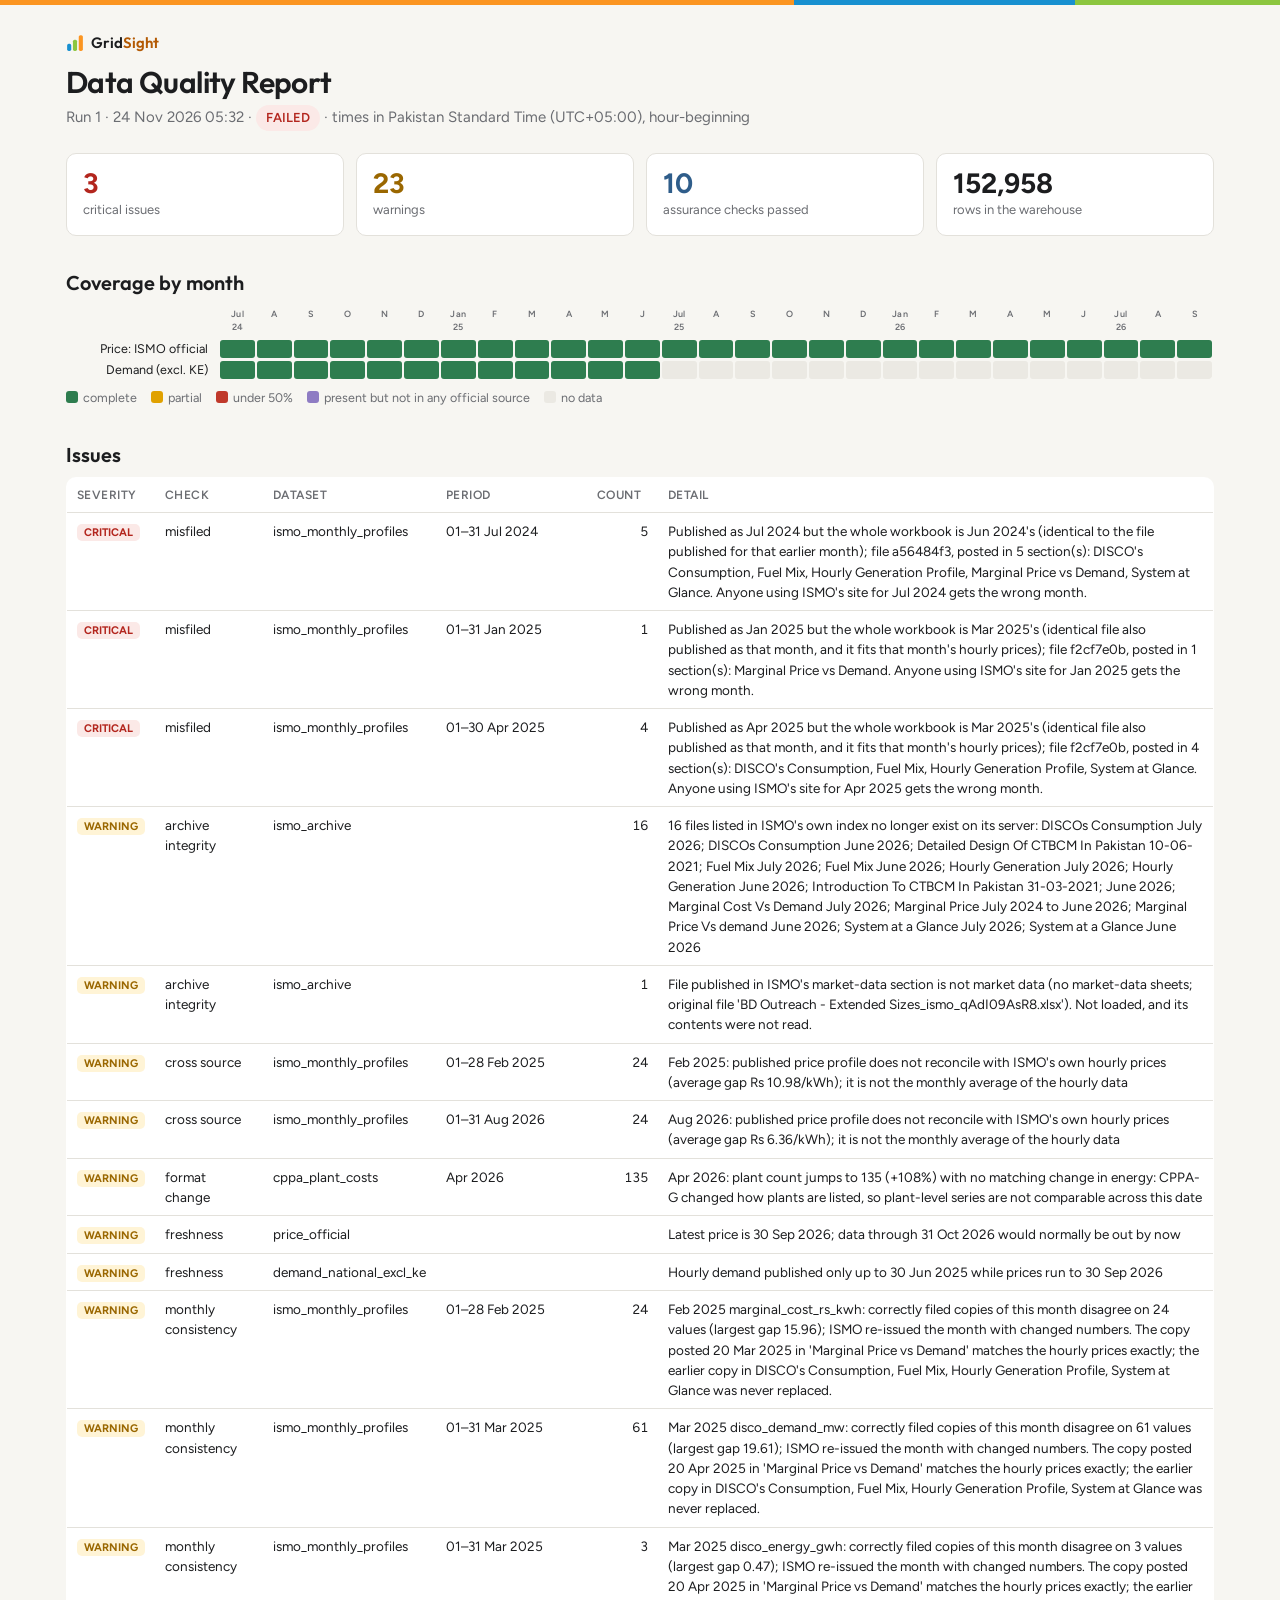
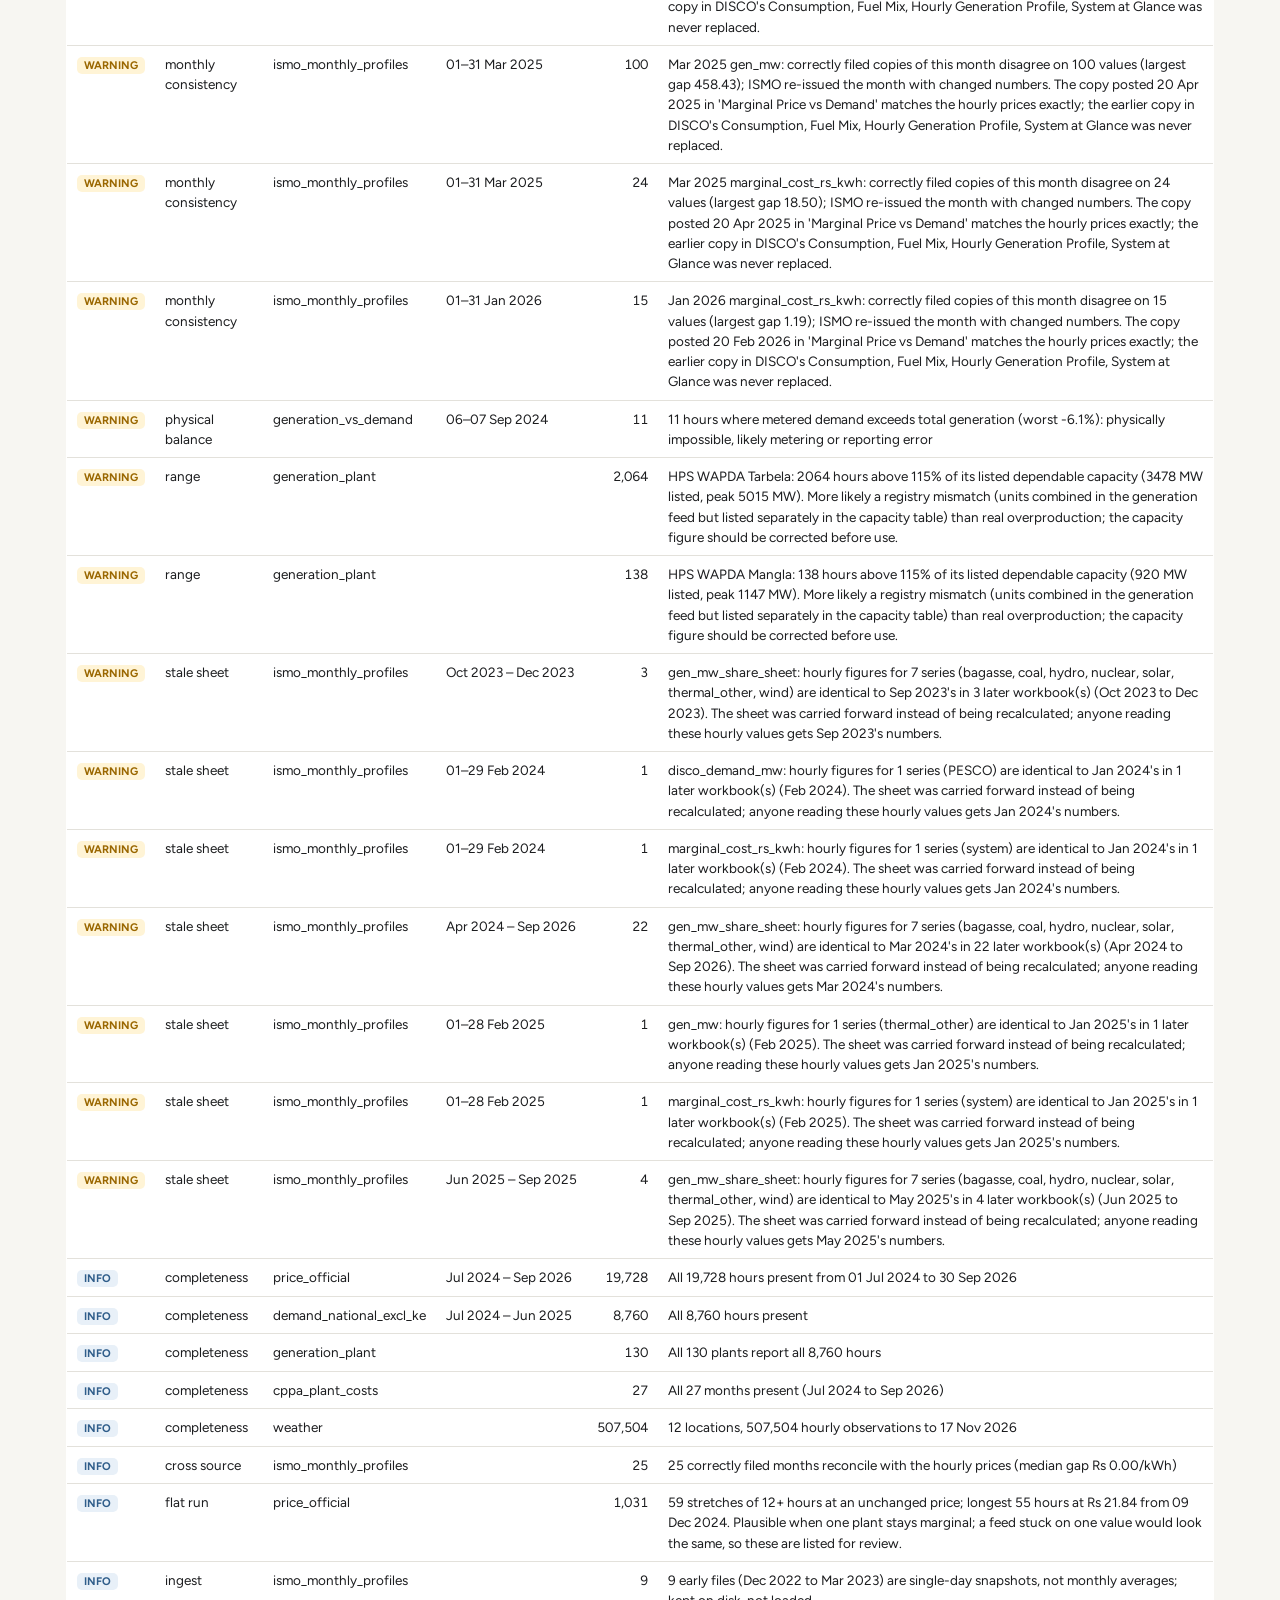
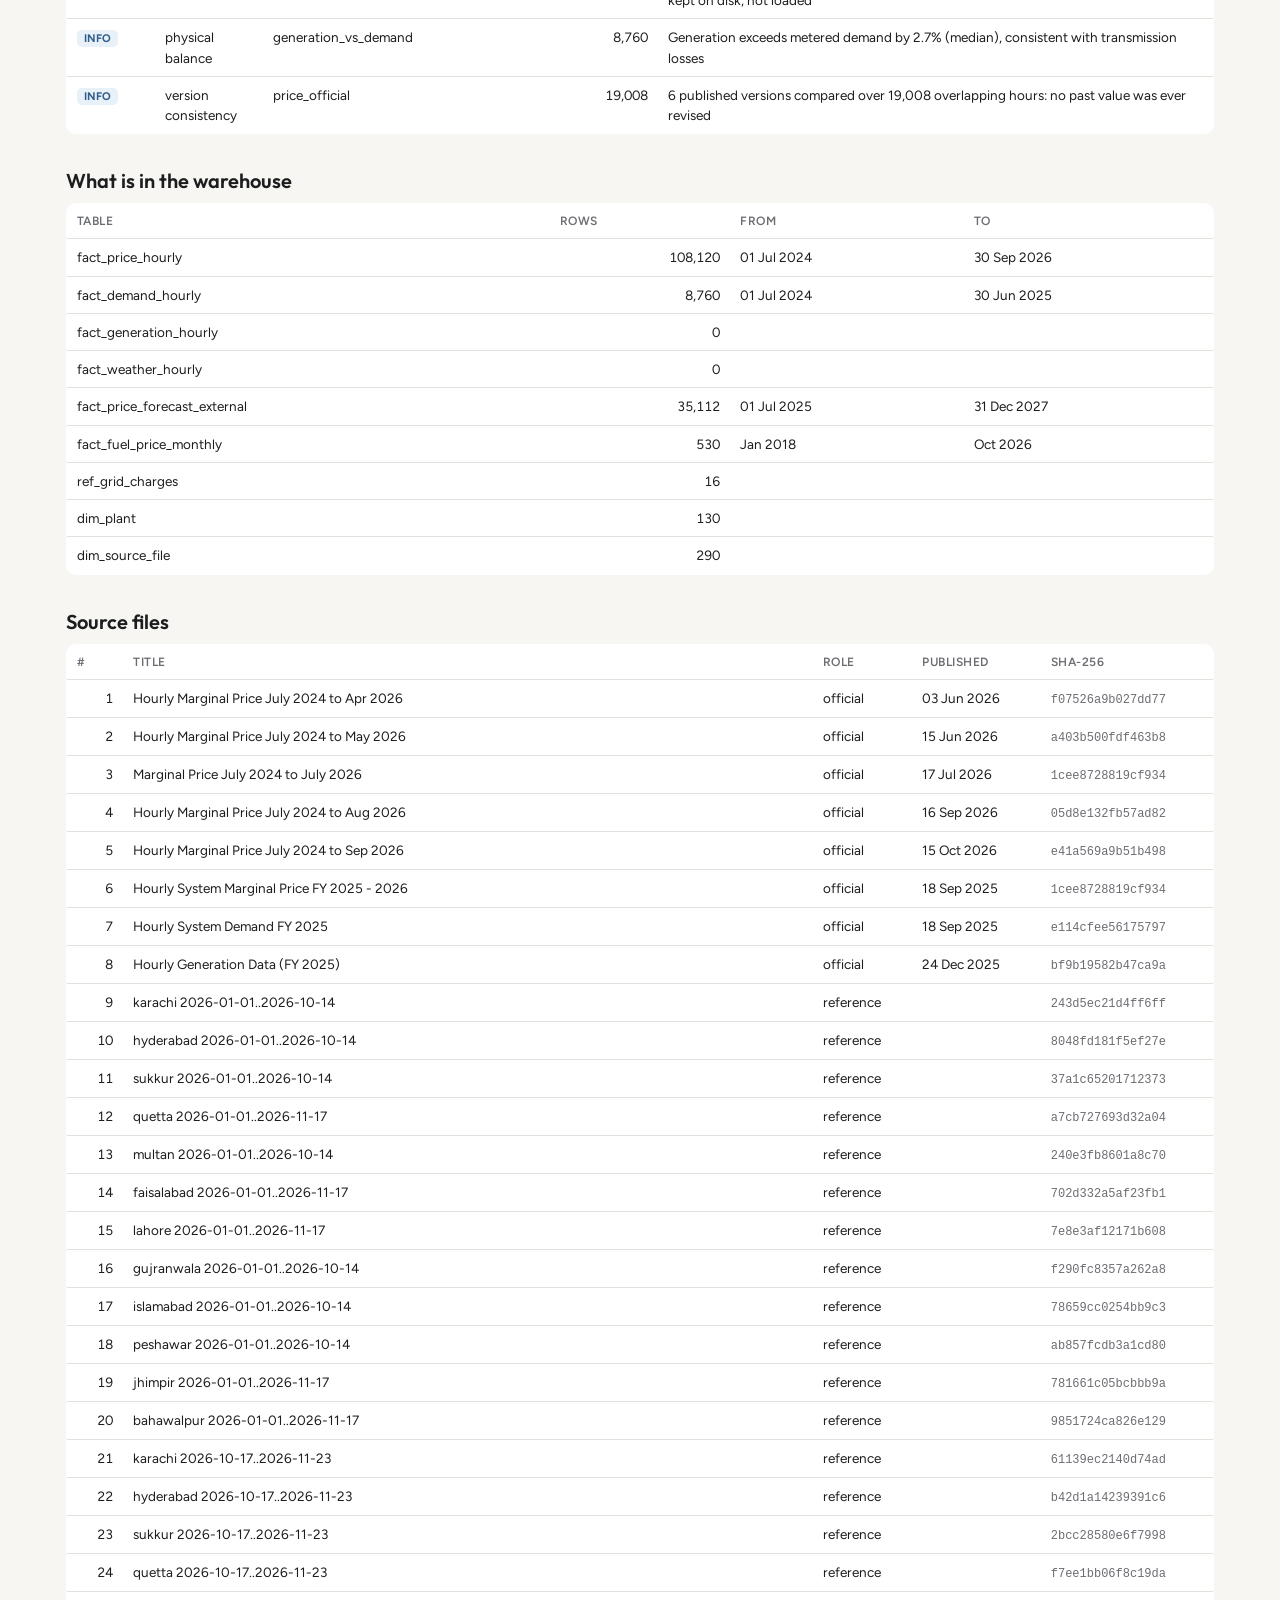
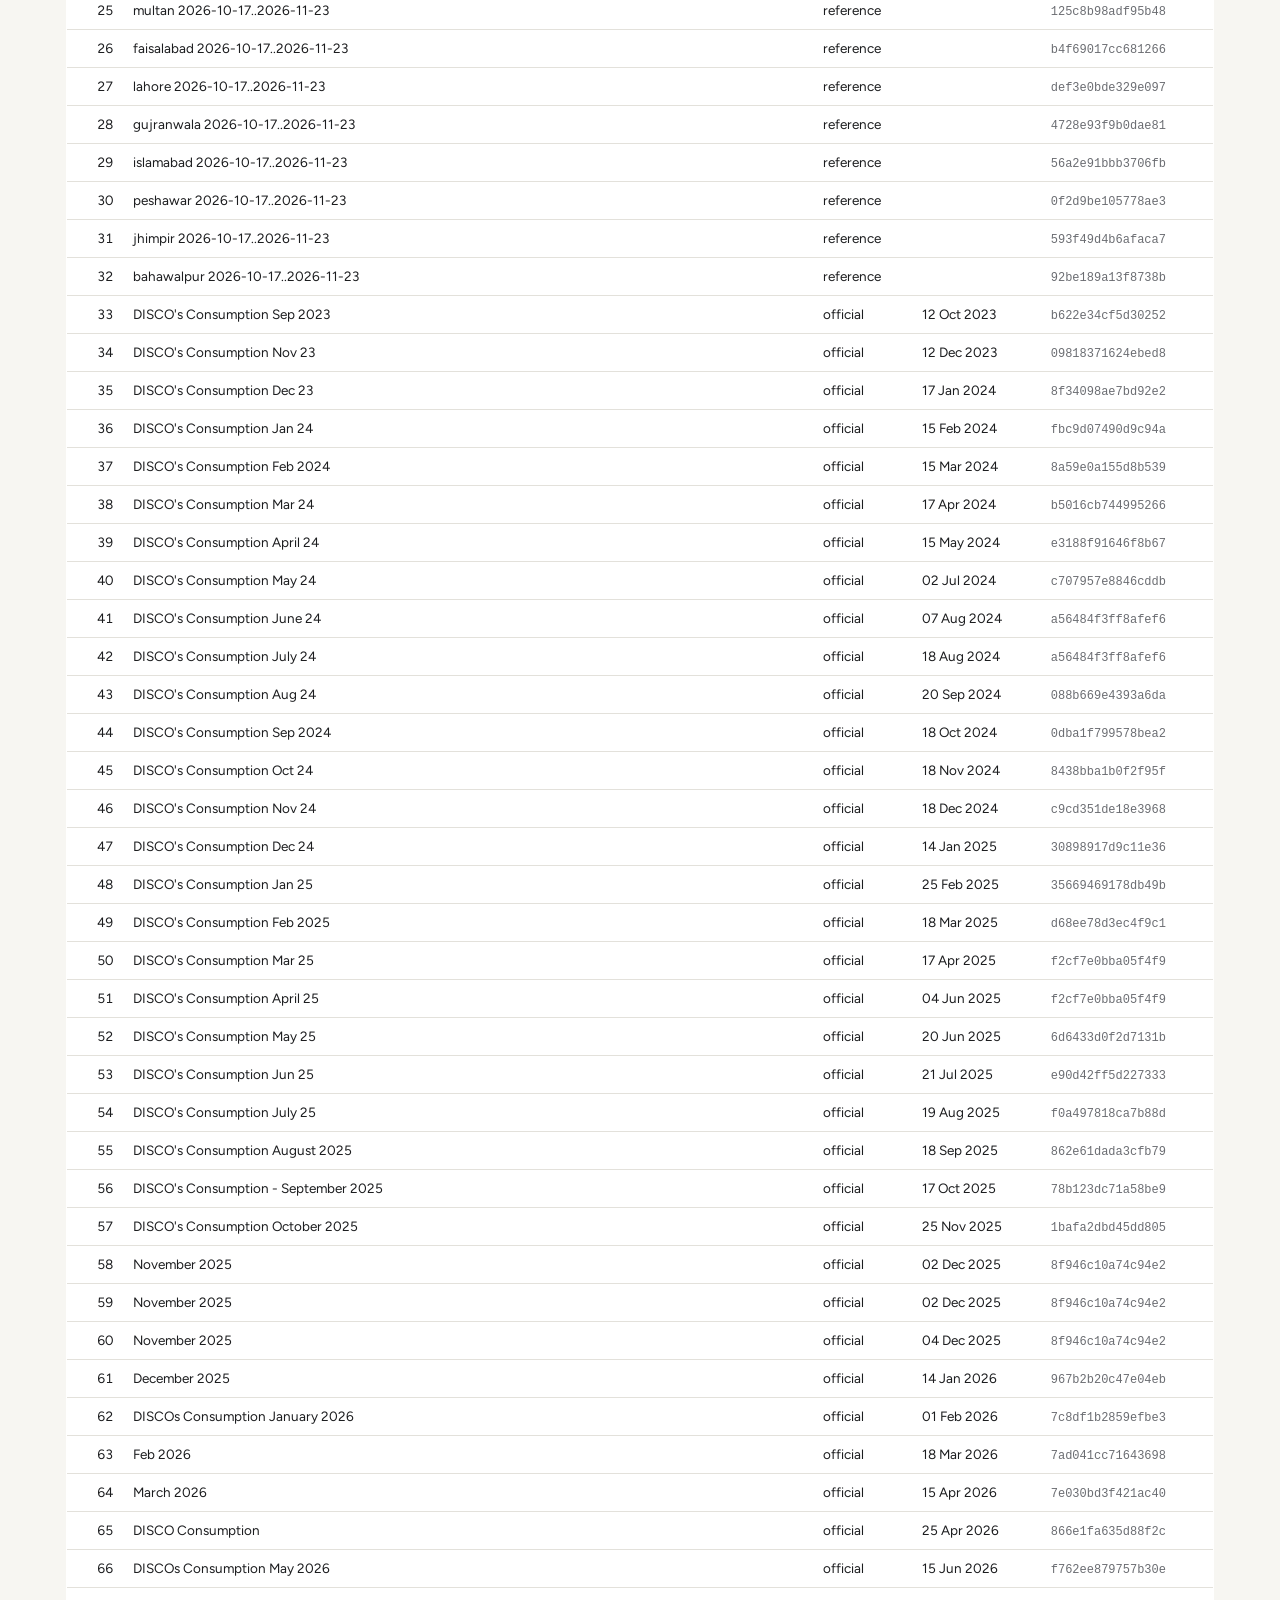
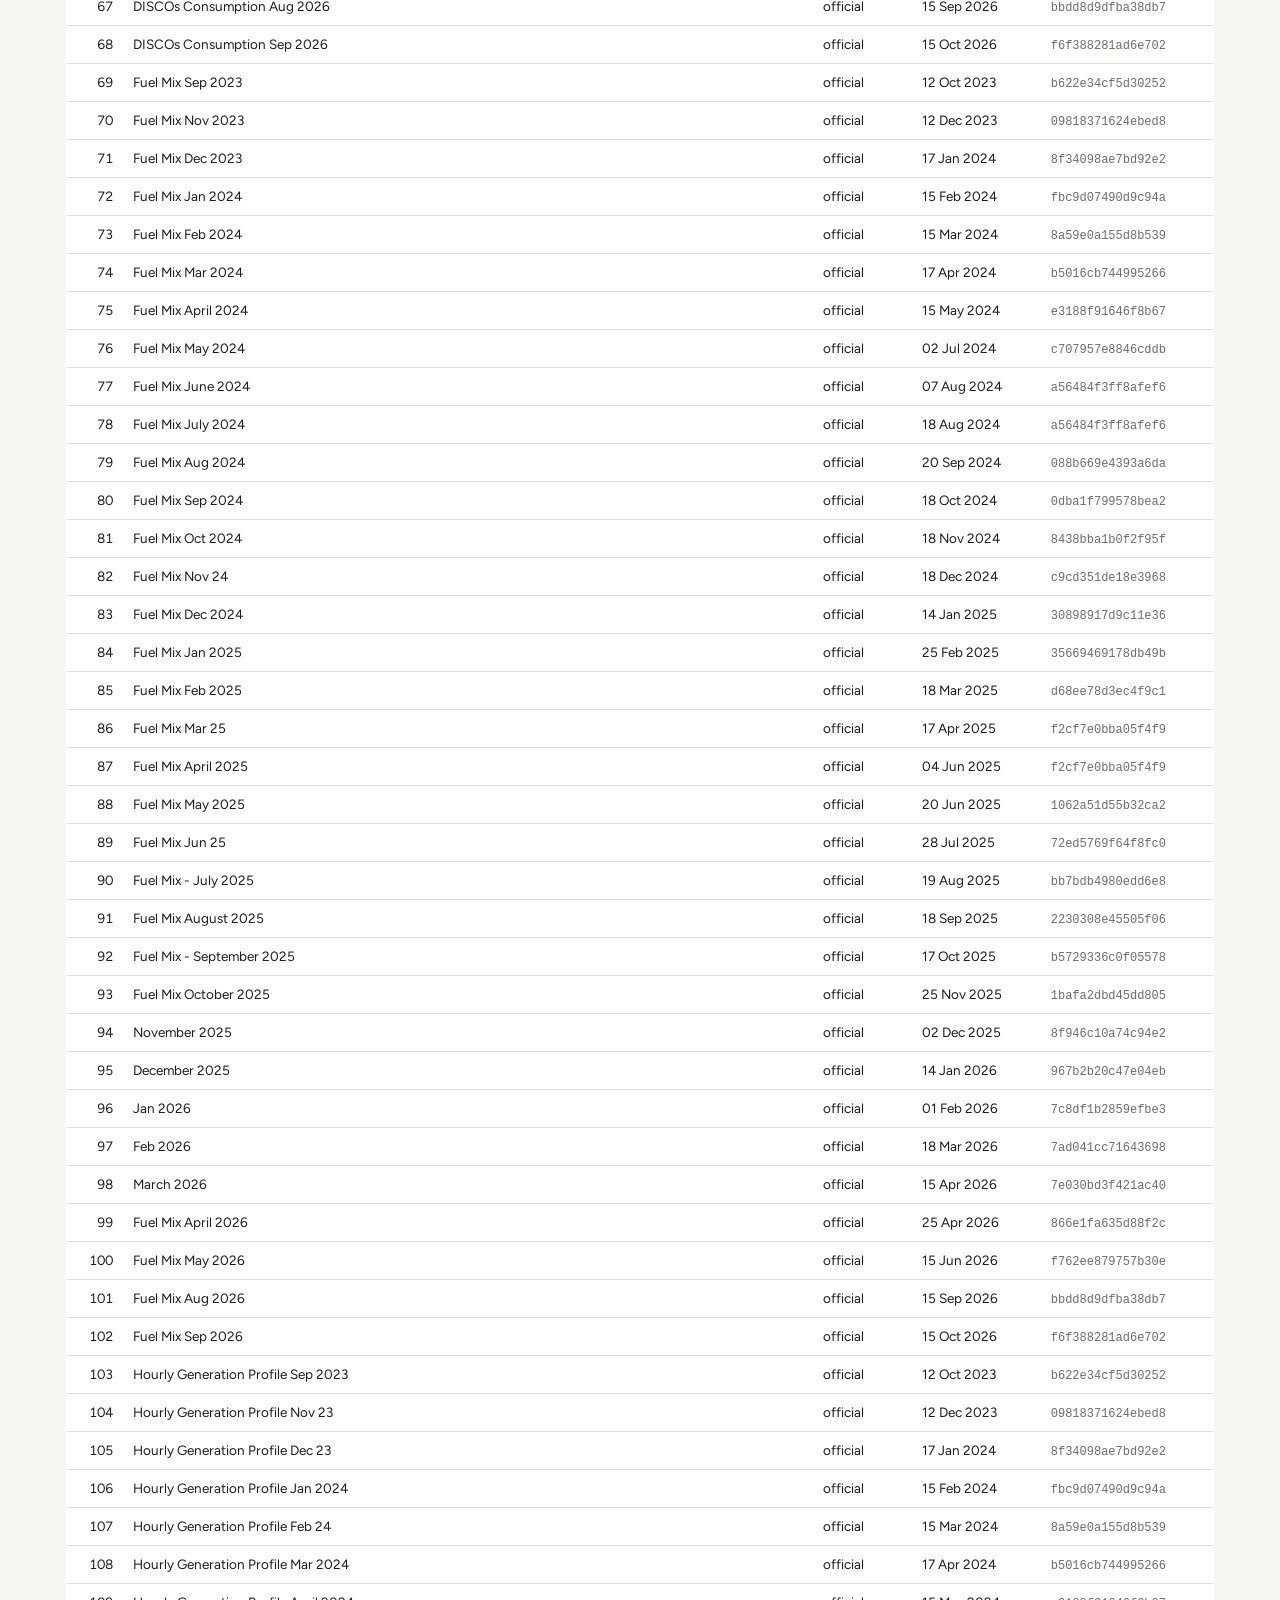
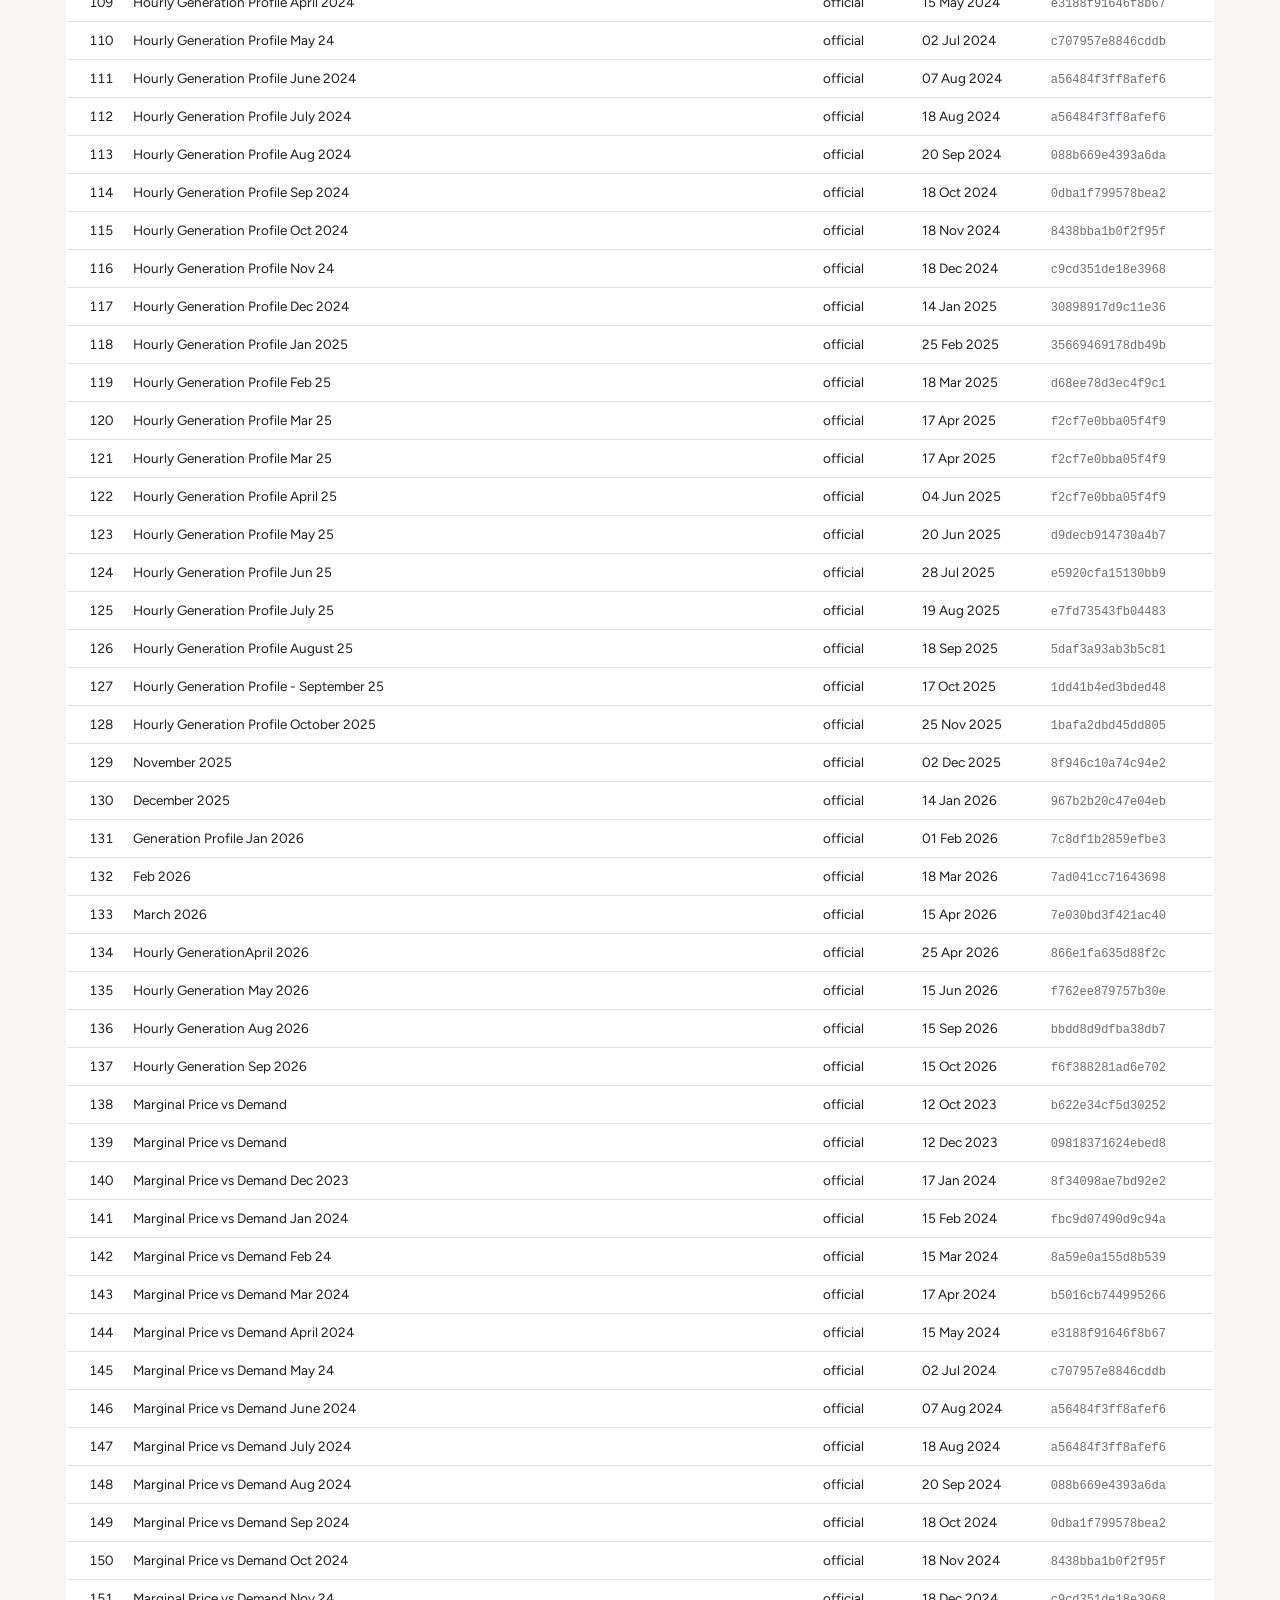
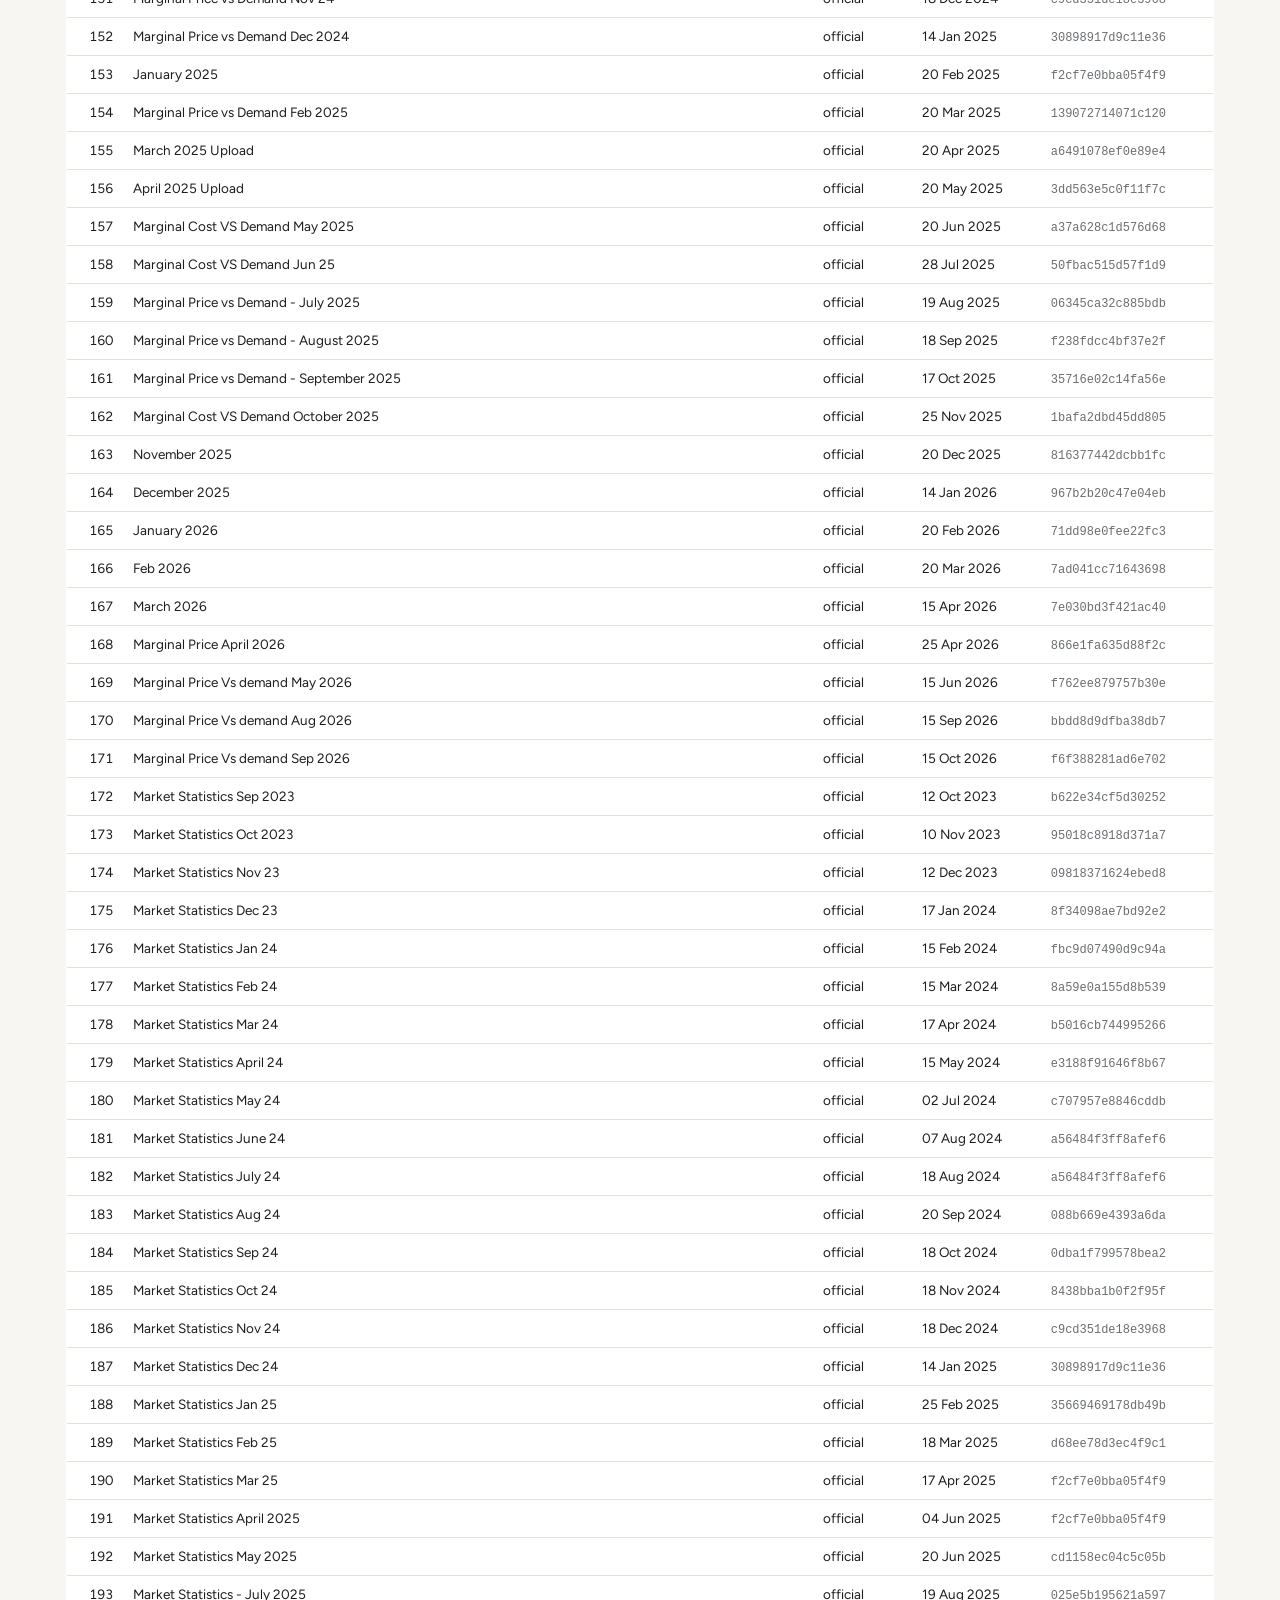
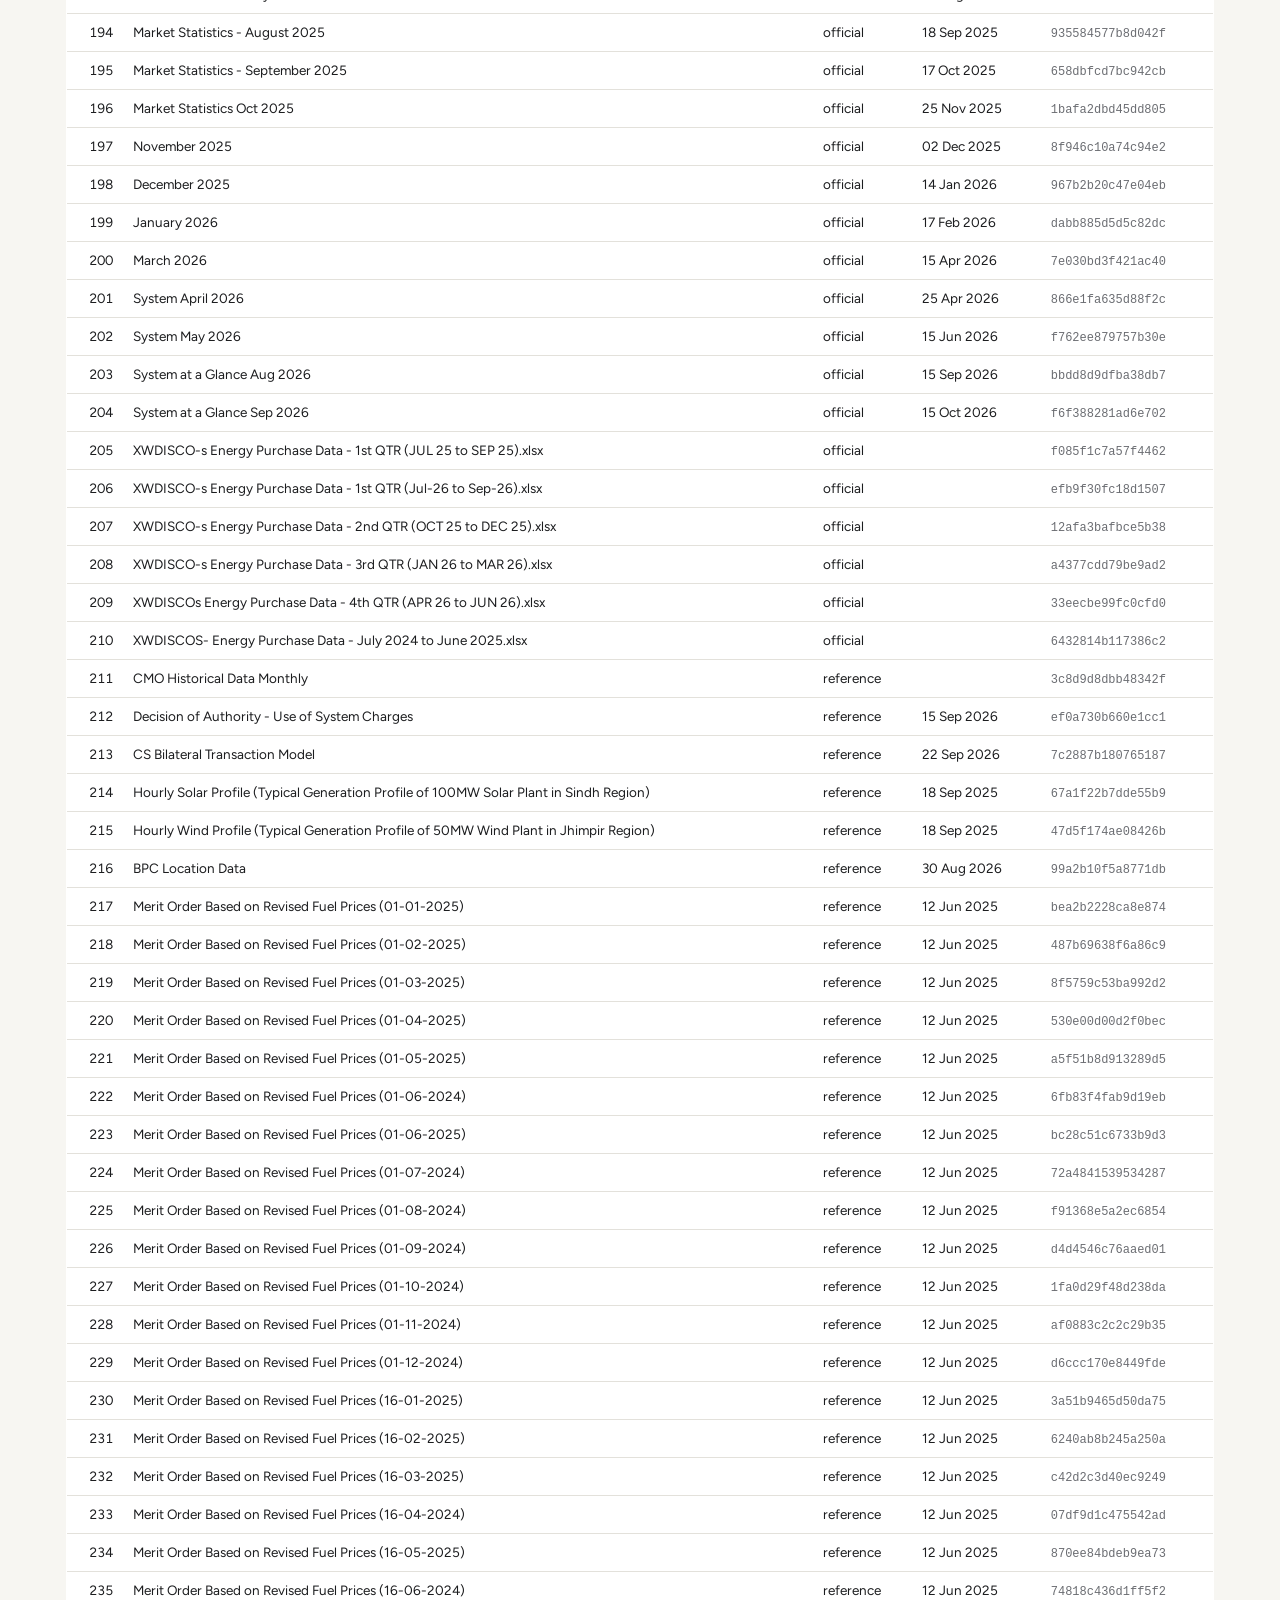
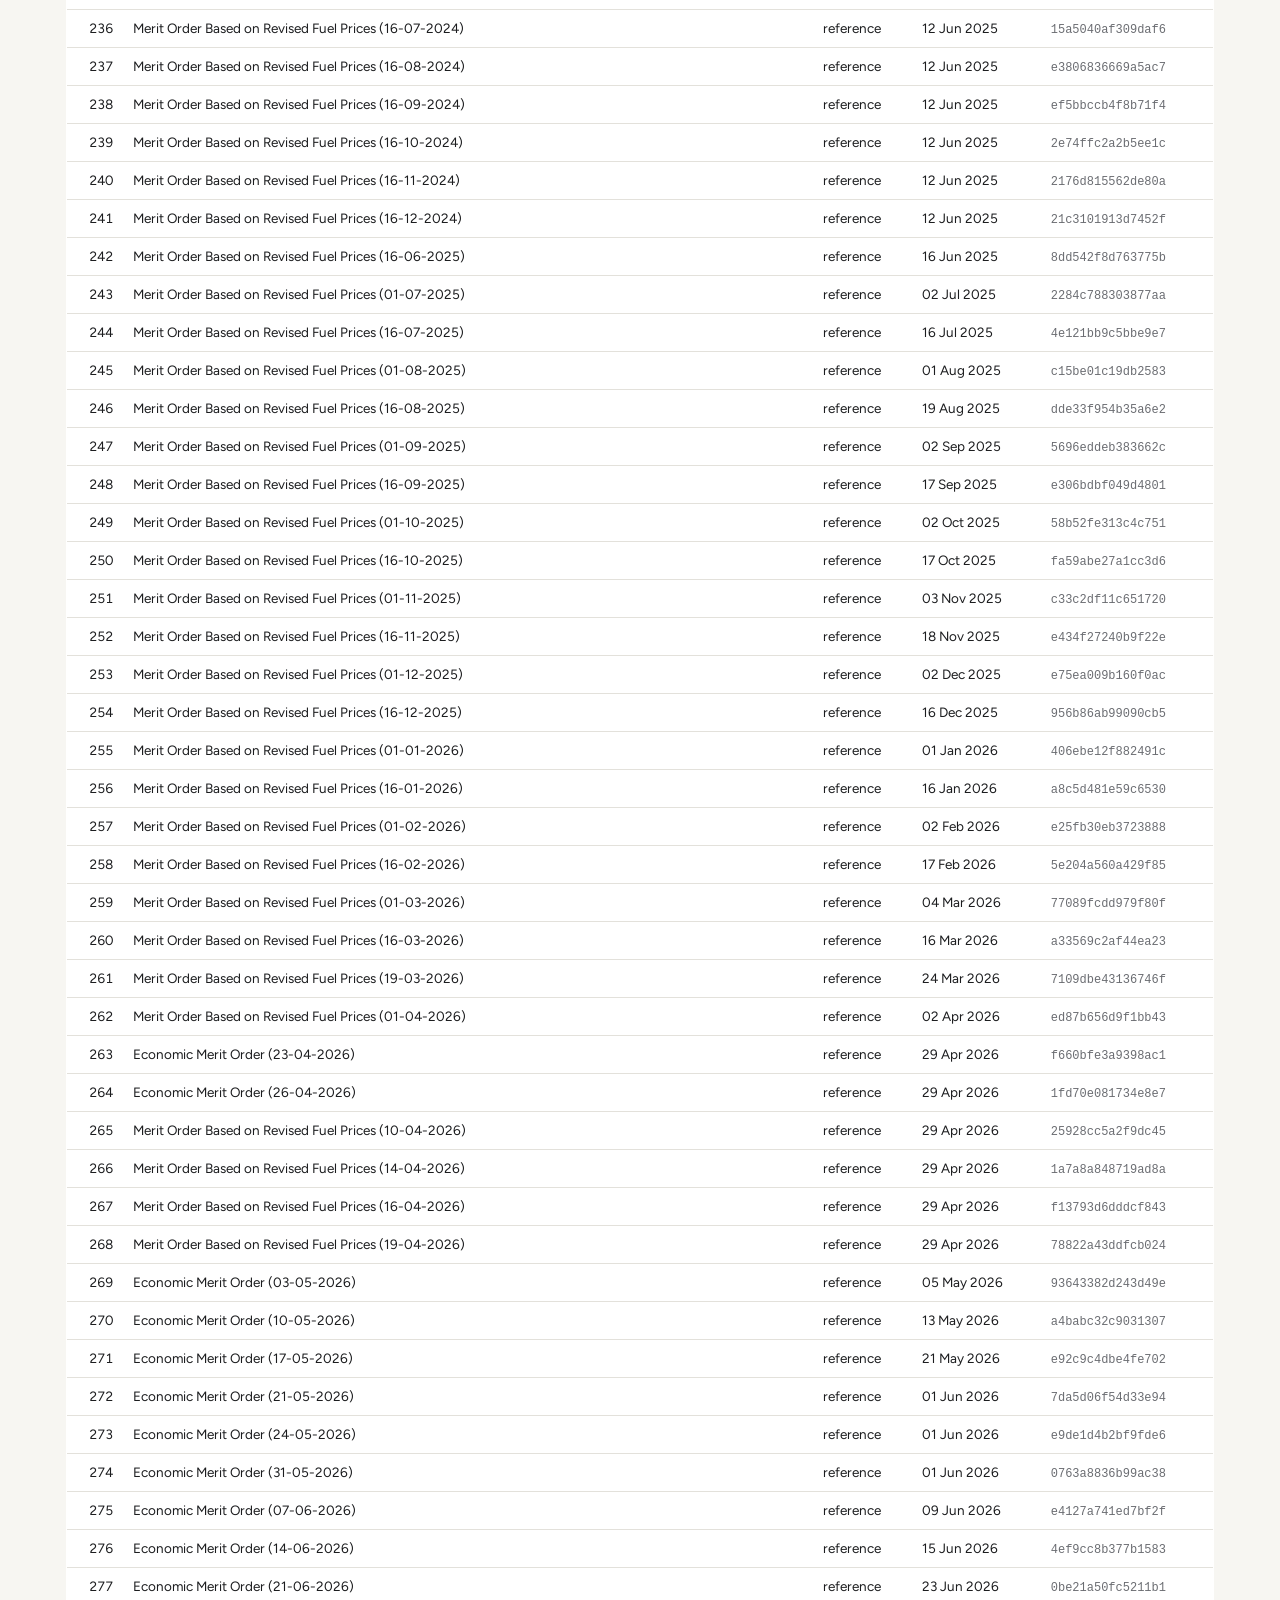
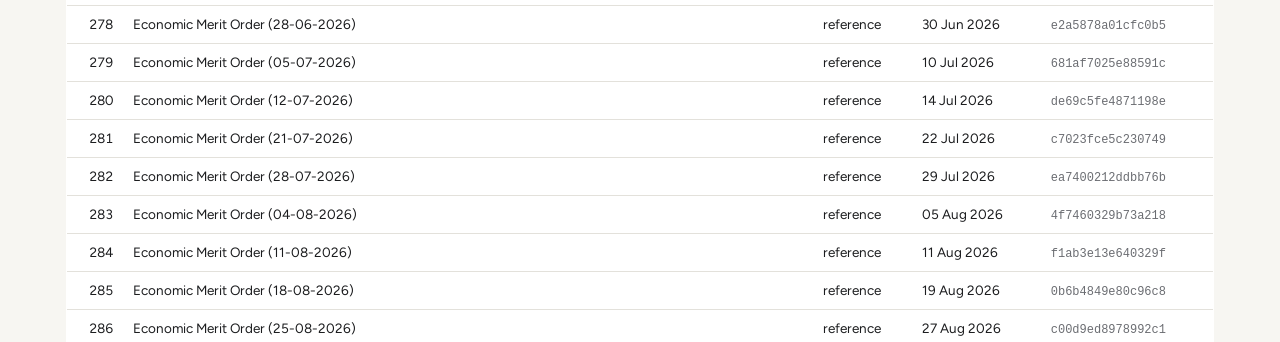
==== commit 481d58ee: "Add files via upload" ====
--- a/reports/data_quality_latest.html
+++ b/reports/data_quality_latest.html
@@ -40,14 +40,14 @@
 </style></head><body><div class="stripe"></div><main>
 <div class="logo"><svg width="18" height="18" viewBox="0 0 24 24" aria-hidden="true"><rect x="1.5" y="13" width="5.5" height="9.5" rx="2.2" fill="#1890d0"/><rect x="9.25" y="7.5" width="5.5" height="15" rx="2.2" fill="#8cc63f"/><rect x="17" y="1.5" width="5.5" height="21" rx="2.2" fill="#fb9521"/></svg><span>Grid<b>Sight</b></span></div>
 <h1>Data Quality Report</h1>
-<p class="sub">Run 1 &middot; 21 Oct 2026 02:43 &middot; <span class="status failed">FAILED</span>
+<p class="sub">Run 1 &middot; 24 Nov 2026 05:32 &middot; <span class="status failed">FAILED</span>
 &middot; times in Pakistan Standard Time (UTC+05:00), hour-beginning</p>
 
 <div class="cards">
  <div class="card crit"><b>3</b><span>critical issues</span></div>
- <div class="card warn"><b>22</b><span>warnings</span></div>
- <div class="card info"><b>11</b><span>assurance checks passed</span></div>
- <div class="card"><b>152,952</b><span>rows in the warehouse</span></div>
+ <div class="card warn"><b>23</b><span>warnings</span></div>
+ <div class="card info"><b>10</b><span>assurance checks passed</span></div>
+ <div class="card"><b>152,958</b><span>rows in the warehouse</span></div>
 </div>
 
 <h2>Coverage by month</h2>
@@ -72,6 +72,7 @@
 <td>ismo_monthly_profiles</td><td class="per">01–28 Feb 2025</td><td class="num">24</td><td>Feb 2025: published price profile does not reconcile with ISMO's own hourly prices (average gap Rs 10.98/kWh); it is not the monthly average of the hourly data</td></tr><tr><td><span class="sev warning">warning</span></td><td>cross source</td>
 <td>ismo_monthly_profiles</td><td class="per">01–31 Aug 2026</td><td class="num">24</td><td>Aug 2026: published price profile does not reconcile with ISMO's own hourly prices (average gap Rs 6.36/kWh); it is not the monthly average of the hourly data</td></tr><tr><td><span class="sev warning">warning</span></td><td>format change</td>
 <td>cppa_plant_costs</td><td class="per">Apr 2026</td><td class="num">135</td><td>Apr 2026: plant count jumps to 135 (+108%) with no matching change in energy: CPPA-G changed how plants are listed, so plant-level series are not comparable across this date</td></tr><tr><td><span class="sev warning">warning</span></td><td>freshness</td>
+<td>price_official</td><td class="per"></td><td class="num"></td><td>Latest price is 30 Sep 2026; data through 31 Oct 2026 would normally be out by now</td></tr><tr><td><span class="sev warning">warning</span></td><td>freshness</td>
 <td>demand_national_excl_ke</td><td class="per"></td><td class="num"></td><td>Hourly demand published only up to 30 Jun 2025 while prices run to 30 Sep 2026</td></tr><tr><td><span class="sev warning">warning</span></td><td>monthly consistency</td>
 <td>ismo_monthly_profiles</td><td class="per">01–28 Feb 2025</td><td class="num">24</td><td>Feb 2025 marginal_cost_rs_kwh: correctly filed copies of this month disagree on 24 values (largest gap 15.96); ISMO re-issued the month with changed numbers. The copy posted 20 Mar 2025 in 'Marginal Price vs Demand' matches the hourly prices exactly; the earlier copy in DISCO's Consumption, Fuel Mix, Hourly Generation Profile, System at Glance was never replaced.</td></tr><tr><td><span class="sev warning">warning</span></td><td>monthly consistency</td>
 <td>ismo_monthly_profiles</td><td class="per">01–31 Mar 2025</td><td class="num">61</td><td>Mar 2025 disco_demand_mw: correctly filed copies of this month disagree on 61 values (largest gap 19.61); ISMO re-issued the month with changed numbers. The copy posted 20 Apr 2025 in 'Marginal Price vs Demand' matches the hourly prices exactly; the earlier copy in DISCO's Consumption, Fuel Mix, Hourly Generation Profile, System at Glance was never replaced.</td></tr><tr><td><span class="sev warning">warning</span></td><td>monthly consistency</td>
@@ -92,11 +93,10 @@
 <td>price_official</td><td class="per">Jul 2024 – Sep 2026</td><td class="num">19,728</td><td>All 19,728 hours present from 01 Jul 2024 to 30 Sep 2026</td></tr><tr><td><span class="sev info">info</span></td><td>completeness</td>
 <td>demand_national_excl_ke</td><td class="per">Jul 2024 – Jun 2025</td><td class="num">8,760</td><td>All 8,760 hours present</td></tr><tr><td><span class="sev info">info</span></td><td>completeness</td>
 <td>generation_plant</td><td class="per"></td><td class="num">130</td><td>All 130 plants report all 8,760 hours</td></tr><tr><td><span class="sev info">info</span></td><td>completeness</td>
-<td>cppa_plant_costs</td><td class="per"></td><td class="num">24</td><td>All 24 months present (Jul 2024 to Jun 2026)</td></tr><tr><td><span class="sev info">info</span></td><td>completeness</td>
-<td>weather</td><td class="per"></td><td class="num">503,424</td><td>12 locations, 503,424 hourly observations to 14 Oct 2026</td></tr><tr><td><span class="sev info">info</span></td><td>cross source</td>
+<td>cppa_plant_costs</td><td class="per"></td><td class="num">27</td><td>All 27 months present (Jul 2024 to Sep 2026)</td></tr><tr><td><span class="sev info">info</span></td><td>completeness</td>
+<td>weather</td><td class="per"></td><td class="num">507,504</td><td>12 locations, 507,504 hourly observations to 17 Nov 2026</td></tr><tr><td><span class="sev info">info</span></td><td>cross source</td>
 <td>ismo_monthly_profiles</td><td class="per"></td><td class="num">25</td><td>25 correctly filed months reconcile with the hourly prices (median gap Rs 0.00/kWh)</td></tr><tr><td><span class="sev info">info</span></td><td>flat run</td>
-<td>price_official</td><td class="per"></td><td class="num">1,031</td><td>59 stretches of 12+ hours at an unchanged price; longest 55 hours at Rs 21.84 from 09 Dec 2024. Plausible when one plant stays marginal; a feed stuck on one value would look the same, so these are listed for review.</td></tr><tr><td><span class="sev info">info</span></td><td>freshness</td>
-<td>price_official</td><td class="per"></td><td class="num"></td><td>Up to date: latest hour 30 Sep 2026 23:00</td></tr><tr><td><span class="sev info">info</span></td><td>ingest</td>
+<td>price_official</td><td class="per"></td><td class="num">1,031</td><td>59 stretches of 12+ hours at an unchanged price; longest 55 hours at Rs 21.84 from 09 Dec 2024. Plausible when one plant stays marginal; a feed stuck on one value would look the same, so these are listed for review.</td></tr><tr><td><span class="sev info">info</span></td><td>ingest</td>
 <td>ismo_monthly_profiles</td><td class="per"></td><td class="num">9</td><td>9 early files (Dec 2022 to Mar 2023) are single-day snapshots, not monthly averages; kept on disk, not loaded</td></tr><tr><td><span class="sev info">info</span></td><td>physical balance</td>
 <td>generation_vs_demand</td><td class="per"></td><td class="num">8,760</td><td>Generation exceeds metered demand by 2.7% (median), consistent with transmission losses</td></tr><tr><td><span class="sev info">info</span></td><td>version consistency</td>
 <td>price_official</td><td class="per"></td><td class="num">19,008</td><td>6 published versions compared over 19,008 overlapping hours: no past value was ever revised</td></tr>
@@ -104,7 +104,7 @@
 
 <h2>What is in the warehouse</h2>
 <table><tr><th>Table</th><th>Rows</th><th>From</th><th>To</th></tr>
-<tr><td>fact_price_hourly</td><td class="num">108,120</td><td>01 Jul 2024</td><td>30 Sep 2026</td></tr><tr><td>fact_demand_hourly</td><td class="num">8,760</td><td>01 Jul 2024</td><td>30 Jun 2025</td></tr><tr><td>fact_generation_hourly</td><td class="num">0</td><td></td><td></td></tr><tr><td>fact_weather_hourly</td><td class="num">0</td><td></td><td></td></tr><tr><td>fact_price_forecast_external</td><td class="num">35,112</td><td>01 Jul 2025</td><td>31 Dec 2027</td></tr><tr><td>fact_fuel_price_monthly</td><td class="num">525</td><td>Jan 2018</td><td>Sep 2026</td></tr><tr><td>ref_grid_charges</td><td class="num">16</td><td></td><td></td></tr><tr><td>dim_plant</td><td class="num">130</td><td></td><td></td></tr><tr><td>dim_source_file</td><td class="num">289</td><td></td><td></td></tr>
+<tr><td>fact_price_hourly</td><td class="num">108,120</td><td>01 Jul 2024</td><td>30 Sep 2026</td></tr><tr><td>fact_demand_hourly</td><td class="num">8,760</td><td>01 Jul 2024</td><td>30 Jun 2025</td></tr><tr><td>fact_generation_hourly</td><td class="num">0</td><td></td><td></td></tr><tr><td>fact_weather_hourly</td><td class="num">0</td><td></td><td></td></tr><tr><td>fact_price_forecast_external</td><td class="num">35,112</td><td>01 Jul 2025</td><td>31 Dec 2027</td></tr><tr><td>fact_fuel_price_monthly</td><td class="num">530</td><td>Jan 2018</td><td>Oct 2026</td></tr><tr><td>ref_grid_charges</td><td class="num">16</td><td></td><td></td></tr><tr><td>dim_plant</td><td class="num">130</td><td></td><td></td></tr><tr><td>dim_source_file</td><td class="num">290</td><td></td><td></td></tr>
 </table>
 
 <h2>Source files</h2>
@@ -120,28 +120,28 @@
 <td>24 Dec 2025</td><td><code>bf9b19582b47ca9a</code></td></tr><tr><td class="num">9</td><td>karachi 2026-01-01..2026-10-14</td><td>reference</td>
 <td></td><td><code>243d5ec21d4ff6ff</code></td></tr><tr><td class="num">10</td><td>hyderabad 2026-01-01..2026-10-14</td><td>reference</td>
 <td></td><td><code>8048fd181f5ef27e</code></td></tr><tr><td class="num">11</td><td>sukkur 2026-01-01..2026-10-14</td><td>reference</td>
-<td></td><td><code>37a1c65201712373</code></td></tr><tr><td class="num">12</td><td>quetta 2026-01-01..2026-10-14</td><td>reference</td>
-<td></td><td><code>e46da77149f0ca33</code></td></tr><tr><td class="num">13</td><td>multan 2026-01-01..2026-10-14</td><td>reference</td>
-<td></td><td><code>240e3fb8601a8c70</code></td></tr><tr><td class="num">14</td><td>faisalabad 2026-01-01..2026-10-14</td><td>reference</td>
-<td></td><td><code>e7241b9bdbf242d1</code></td></tr><tr><td class="num">15</td><td>lahore 2026-01-01..2026-10-14</td><td>reference</td>
-<td></td><td><code>edee383163633e7b</code></td></tr><tr><td class="num">16</td><td>gujranwala 2026-01-01..2026-10-14</td><td>reference</td>
+<td></td><td><code>37a1c65201712373</code></td></tr><tr><td class="num">12</td><td>quetta 2026-01-01..2026-11-17</td><td>reference</td>
+<td></td><td><code>a7cb727693d32a04</code></td></tr><tr><td class="num">13</td><td>multan 2026-01-01..2026-10-14</td><td>reference</td>
+<td></td><td><code>240e3fb8601a8c70</code></td></tr><tr><td class="num">14</td><td>faisalabad 2026-01-01..2026-11-17</td><td>reference</td>
+<td></td><td><code>702d332a5af23fb1</code></td></tr><tr><td class="num">15</td><td>lahore 2026-01-01..2026-11-17</td><td>reference</td>
+<td></td><td><code>7e8e3af12171b608</code></td></tr><tr><td class="num">16</td><td>gujranwala 2026-01-01..2026-10-14</td><td>reference</td>
 <td></td><td><code>f290fc8357a262a8</code></td></tr><tr><td class="num">17</td><td>islamabad 2026-01-01..2026-10-14</td><td>reference</td>
 <td></td><td><code>78659cc0254bb9c3</code></td></tr><tr><td class="num">18</td><td>peshawar 2026-01-01..2026-10-14</td><td>reference</td>
-<td></td><td><code>ab857fcdb3a1cd80</code></td></tr><tr><td class="num">19</td><td>jhimpir 2026-01-01..2026-10-14</td><td>reference</td>
-<td></td><td><code>cc0c0e79c7c580af</code></td></tr><tr><td class="num">20</td><td>bahawalpur 2026-01-01..2026-10-14</td><td>reference</td>
-<td></td><td><code>47a381293c80bff8</code></td></tr><tr><td class="num">21</td><td>karachi 2026-10-17..2026-10-20</td><td>reference</td>
-<td></td><td><code>e5d987adf223b1f7</code></td></tr><tr><td class="num">22</td><td>hyderabad 2026-10-17..2026-10-20</td><td>reference</td>
-<td></td><td><code>9b20aba362747a13</code></td></tr><tr><td class="num">23</td><td>sukkur 2026-10-17..2026-10-20</td><td>reference</td>
-<td></td><td><code>94feb64d1f1127b2</code></td></tr><tr><td class="num">24</td><td>quetta 2026-10-17..2026-10-20</td><td>reference</td>
-<td></td><td><code>9cd39e627ed9a958</code></td></tr><tr><td class="num">25</td><td>multan 2026-10-17..2026-10-20</td><td>reference</td>
-<td></td><td><code>17149a1da2e1dede</code></td></tr><tr><td class="num">26</td><td>faisalabad 2026-10-17..2026-10-20</td><td>reference</td>
-<td></td><td><code>ad5824f021768126</code></td></tr><tr><td class="num">27</td><td>lahore 2026-10-17..2026-10-20</td><td>reference</td>
-<td></td><td><code>db20b7edf894ab48</code></td></tr><tr><td class="num">28</td><td>gujranwala 2026-10-17..2026-10-20</td><td>reference</td>
-<td></td><td><code>ce591814782da068</code></td></tr><tr><td class="num">29</td><td>islamabad 2026-10-17..2026-10-20</td><td>reference</td>
-<td></td><td><code>949ea56a4838fbec</code></td></tr><tr><td class="num">30</td><td>peshawar 2026-10-17..2026-10-20</td><td>reference</td>
-<td></td><td><code>0f414ca14e0a1c32</code></td></tr><tr><td class="num">31</td><td>jhimpir 2026-10-17..2026-10-20</td><td>reference</td>
-<td></td><td><code>6ba6bf1c9f34f2a1</code></td></tr><tr><td class="num">32</td><td>bahawalpur 2026-10-17..2026-10-20</td><td>reference</td>
-<td></td><td><code>64f7f3f34916b0d1</code></td></tr><tr><td class="num">33</td><td>DISCO's Consumption Sep 2023</td><td>official</td>
+<td></td><td><code>ab857fcdb3a1cd80</code></td></tr><tr><td class="num">19</td><td>jhimpir 2026-01-01..2026-11-17</td><td>reference</td>
+<td></td><td><code>781661c05bcbbb9a</code></td></tr><tr><td class="num">20</td><td>bahawalpur 2026-01-01..2026-11-17</td><td>reference</td>
+<td></td><td><code>9851724ca826e129</code></td></tr><tr><td class="num">21</td><td>karachi 2026-10-17..2026-11-23</td><td>reference</td>
+<td></td><td><code>61139ec2140d74ad</code></td></tr><tr><td class="num">22</td><td>hyderabad 2026-10-17..2026-11-23</td><td>reference</td>
+<td></td><td><code>b42d1a14239391c6</code></td></tr><tr><td class="num">23</td><td>sukkur 2026-10-17..2026-11-23</td><td>reference</td>
+<td></td><td><code>2bcc28580e6f7998</code></td></tr><tr><td class="num">24</td><td>quetta 2026-10-17..2026-11-23</td><td>reference</td>
+<td></td><td><code>f7ee1bb06f8c19da</code></td></tr><tr><td class="num">25</td><td>multan 2026-10-17..2026-11-23</td><td>reference</td>
+<td></td><td><code>125c8b98adf95b48</code></td></tr><tr><td class="num">26</td><td>faisalabad 2026-10-17..2026-11-23</td><td>reference</td>
+<td></td><td><code>b4f69017cc681266</code></td></tr><tr><td class="num">27</td><td>lahore 2026-10-17..2026-11-23</td><td>reference</td>
+<td></td><td><code>def3e0bde329e097</code></td></tr><tr><td class="num">28</td><td>gujranwala 2026-10-17..2026-11-23</td><td>reference</td>
+<td></td><td><code>4728e93f9b0dae81</code></td></tr><tr><td class="num">29</td><td>islamabad 2026-10-17..2026-11-23</td><td>reference</td>
+<td></td><td><code>56a2e91bbb3706fb</code></td></tr><tr><td class="num">30</td><td>peshawar 2026-10-17..2026-11-23</td><td>reference</td>
+<td></td><td><code>0f2d9be105778ae3</code></td></tr><tr><td class="num">31</td><td>jhimpir 2026-10-17..2026-11-23</td><td>reference</td>
+<td></td><td><code>593f49d4b6afaca7</code></td></tr><tr><td class="num">32</td><td>bahawalpur 2026-10-17..2026-11-23</td><td>reference</td>
+<td></td><td><code>92be189a13f8738b</code></td></tr><tr><td class="num">33</td><td>DISCO's Consumption Sep 2023</td><td>official</td>
 <td>12 Oct 2023</td><td><code>b622e34cf5d30252</code></td></tr><tr><td class="num">34</td><td>DISCO's Consumption Nov 23</td><td>official</td>
 <td>12 Dec 2023</td><td><code>09818371624ebed8</code></td></tr><tr><td class="num">35</td><td>DISCO's Consumption Dec 23</td><td>official</td>
 <td>17 Jan 2024</td><td><code>8f34098ae7bd92e2</code></td></tr><tr><td class="num">36</td><td>DISCO's Consumption Jan 24</td><td>official</td>
@@ -314,90 +314,91 @@
 <td>15 Jun 2026</td><td><code>f762ee879757b30e</code></td></tr><tr><td class="num">203</td><td>System at a Glance Aug 2026</td><td>official</td>
 <td>15 Sep 2026</td><td><code>bbdd8d9dfba38db7</code></td></tr><tr><td class="num">204</td><td>System at a Glance Sep 2026</td><td>official</td>
 <td>15 Oct 2026</td><td><code>f6f388281ad6e702</code></td></tr><tr><td class="num">205</td><td>XWDISCO-s Energy Purchase Data - 1st QTR (JUL 25 to SEP 25).xlsx</td><td>official</td>
-<td></td><td><code>f085f1c7a57f4462</code></td></tr><tr><td class="num">206</td><td>XWDISCO-s Energy Purchase Data - 2nd QTR (OCT 25 to DEC 25).xlsx</td><td>official</td>
-<td></td><td><code>12afa3bafbce5b38</code></td></tr><tr><td class="num">207</td><td>XWDISCO-s Energy Purchase Data - 3rd QTR (JAN 26 to MAR 26).xlsx</td><td>official</td>
-<td></td><td><code>a4377cdd79be9ad2</code></td></tr><tr><td class="num">208</td><td>XWDISCOs Energy Purchase Data - 4th QTR (APR 26 to JUN 26).xlsx</td><td>official</td>
-<td></td><td><code>33eecbe99fc0cfd0</code></td></tr><tr><td class="num">209</td><td>XWDISCOS- Energy Purchase Data - July 2024 to June 2025.xlsx</td><td>official</td>
-<td></td><td><code>6432814b117386c2</code></td></tr><tr><td class="num">210</td><td>CMO Historical Data Monthly</td><td>reference</td>
-<td></td><td><code>ea1c350827878ea3</code></td></tr><tr><td class="num">211</td><td>Decision of Authority - Use of System Charges</td><td>reference</td>
-<td>15 Sep 2026</td><td><code>ef0a730b660e1cc1</code></td></tr><tr><td class="num">212</td><td>CS Bilateral Transaction Model</td><td>reference</td>
-<td>22 Sep 2026</td><td><code>7c2887b180765187</code></td></tr><tr><td class="num">213</td><td>Hourly Solar Profile (Typical Generation Profile of 100MW Solar Plant in Sindh Region)</td><td>reference</td>
-<td>18 Sep 2025</td><td><code>67a1f22b7dde55b9</code></td></tr><tr><td class="num">214</td><td>Hourly Wind Profile (Typical Generation Profile of 50MW Wind Plant in Jhimpir Region)</td><td>reference</td>
-<td>18 Sep 2025</td><td><code>47d5f174ae08426b</code></td></tr><tr><td class="num">215</td><td>BPC Location Data</td><td>reference</td>
-<td>30 Aug 2026</td><td><code>99a2b10f5a8771db</code></td></tr><tr><td class="num">216</td><td>Merit Order Based on Revised Fuel Prices (01-01-2025)</td><td>reference</td>
-<td>12 Jun 2025</td><td><code>bea2b2228ca8e874</code></td></tr><tr><td class="num">217</td><td>Merit Order Based on Revised Fuel Prices (01-02-2025)</td><td>reference</td>
-<td>12 Jun 2025</td><td><code>487b69638f6a86c9</code></td></tr><tr><td class="num">218</td><td>Merit Order Based on Revised Fuel Prices (01-03-2025)</td><td>reference</td>
-<td>12 Jun 2025</td><td><code>8f5759c53ba992d2</code></td></tr><tr><td class="num">219</td><td>Merit Order Based on Revised Fuel Prices (01-04-2025)</td><td>reference</td>
-<td>12 Jun 2025</td><td><code>530e00d00d2f0bec</code></td></tr><tr><td class="num">220</td><td>Merit Order Based on Revised Fuel Prices (01-05-2025)</td><td>reference</td>
-<td>12 Jun 2025</td><td><code>a5f51b8d913289d5</code></td></tr><tr><td class="num">221</td><td>Merit Order Based on Revised Fuel Prices (01-06-2024)</td><td>reference</td>
-<td>12 Jun 2025</td><td><code>6fb83f4fab9d19eb</code></td></tr><tr><td class="num">222</td><td>Merit Order Based on Revised Fuel Prices (01-06-2025)</td><td>reference</td>
-<td>12 Jun 2025</td><td><code>bc28c51c6733b9d3</code></td></tr><tr><td class="num">223</td><td>Merit Order Based on Revised Fuel Prices (01-07-2024)</td><td>reference</td>
-<td>12 Jun 2025</td><td><code>72a4841539534287</code></td></tr><tr><td class="num">224</td><td>Merit Order Based on Revised Fuel Prices (01-08-2024)</td><td>reference</td>
-<td>12 Jun 2025</td><td><code>f91368e5a2ec6854</code></td></tr><tr><td class="num">225</td><td>Merit Order Based on Revised Fuel Prices (01-09-2024)</td><td>reference</td>
-<td>12 Jun 2025</td><td><code>d4d4546c76aaed01</code></td></tr><tr><td class="num">226</td><td>Merit Order Based on Revised Fuel Prices (01-10-2024)</td><td>reference</td>
-<td>12 Jun 2025</td><td><code>1fa0d29f48d238da</code></td></tr><tr><td class="num">227</td><td>Merit Order Based on Revised Fuel Prices (01-11-2024)</td><td>reference</td>
-<td>12 Jun 2025</td><td><code>af0883c2c2c29b35</code></td></tr><tr><td class="num">228</td><td>Merit Order Based on Revised Fuel Prices (01-12-2024)</td><td>reference</td>
-<td>12 Jun 2025</td><td><code>d6ccc170e8449fde</code></td></tr><tr><td class="num">229</td><td>Merit Order Based on Revised Fuel Prices (16-01-2025)</td><td>reference</td>
-<td>12 Jun 2025</td><td><code>3a51b9465d50da75</code></td></tr><tr><td class="num">230</td><td>Merit Order Based on Revised Fuel Prices (16-02-2025)</td><td>reference</td>
-<td>12 Jun 2025</td><td><code>6240ab8b245a250a</code></td></tr><tr><td class="num">231</td><td>Merit Order Based on Revised Fuel Prices (16-03-2025)</td><td>reference</td>
-<td>12 Jun 2025</td><td><code>c42d2c3d40ec9249</code></td></tr><tr><td class="num">232</td><td>Merit Order Based on Revised Fuel Prices (16-04-2024)</td><td>reference</td>
-<td>12 Jun 2025</td><td><code>07df9d1c475542ad</code></td></tr><tr><td class="num">233</td><td>Merit Order Based on Revised Fuel Prices (16-05-2025)</td><td>reference</td>
-<td>12 Jun 2025</td><td><code>870ee84bdeb9ea73</code></td></tr><tr><td class="num">234</td><td>Merit Order Based on Revised Fuel Prices (16-06-2024)</td><td>reference</td>
-<td>12 Jun 2025</td><td><code>74818c436d1ff5f2</code></td></tr><tr><td class="num">235</td><td>Merit Order Based on Revised Fuel Prices (16-07-2024)</td><td>reference</td>
-<td>12 Jun 2025</td><td><code>15a5040af309daf6</code></td></tr><tr><td class="num">236</td><td>Merit Order Based on Revised Fuel Prices (16-08-2024)</td><td>reference</td>
-<td>12 Jun 2025</td><td><code>e3806836669a5ac7</code></td></tr><tr><td class="num">237</td><td>Merit Order Based on Revised Fuel Prices (16-09-2024)</td><td>reference</td>
-<td>12 Jun 2025</td><td><code>ef5bbccb4f8b71f4</code></td></tr><tr><td class="num">238</td><td>Merit Order Based on Revised Fuel Prices (16-10-2024)</td><td>reference</td>
-<td>12 Jun 2025</td><td><code>2e74ffc2a2b5ee1c</code></td></tr><tr><td class="num">239</td><td>Merit Order Based on Revised Fuel Prices (16-11-2024)</td><td>reference</td>
-<td>12 Jun 2025</td><td><code>2176d815562de80a</code></td></tr><tr><td class="num">240</td><td>Merit Order Based on Revised Fuel Prices (16-12-2024)</td><td>reference</td>
-<td>12 Jun 2025</td><td><code>21c3101913d7452f</code></td></tr><tr><td class="num">241</td><td>Merit Order Based on Revised Fuel Prices (16-06-2025)</td><td>reference</td>
-<td>16 Jun 2025</td><td><code>8dd542f8d763775b</code></td></tr><tr><td class="num">242</td><td>Merit Order Based on Revised Fuel Prices (01-07-2025)</td><td>reference</td>
-<td>02 Jul 2025</td><td><code>2284c788303877aa</code></td></tr><tr><td class="num">243</td><td>Merit Order Based on Revised Fuel Prices (16-07-2025)</td><td>reference</td>
-<td>16 Jul 2025</td><td><code>4e121bb9c5bbe9e7</code></td></tr><tr><td class="num">244</td><td>Merit Order Based on Revised Fuel Prices (01-08-2025)</td><td>reference</td>
-<td>01 Aug 2025</td><td><code>c15be01c19db2583</code></td></tr><tr><td class="num">245</td><td>Merit Order Based on Revised Fuel Prices (16-08-2025)</td><td>reference</td>
-<td>19 Aug 2025</td><td><code>dde33f954b35a6e2</code></td></tr><tr><td class="num">246</td><td>Merit Order Based on Revised Fuel Prices (01-09-2025)</td><td>reference</td>
-<td>02 Sep 2025</td><td><code>5696eddeb383662c</code></td></tr><tr><td class="num">247</td><td>Merit Order Based on Revised Fuel Prices (16-09-2025)</td><td>reference</td>
-<td>17 Sep 2025</td><td><code>e306bdbf049d4801</code></td></tr><tr><td class="num">248</td><td>Merit Order Based on Revised Fuel Prices (01-10-2025)</td><td>reference</td>
-<td>02 Oct 2025</td><td><code>58b52fe313c4c751</code></td></tr><tr><td class="num">249</td><td>Merit Order Based on Revised Fuel Prices (16-10-2025)</td><td>reference</td>
-<td>17 Oct 2025</td><td><code>fa59abe27a1cc3d6</code></td></tr><tr><td class="num">250</td><td>Merit Order Based on Revised Fuel Prices (01-11-2025)</td><td>reference</td>
-<td>03 Nov 2025</td><td><code>c33c2df11c651720</code></td></tr><tr><td class="num">251</td><td>Merit Order Based on Revised Fuel Prices (16-11-2025)</td><td>reference</td>
-<td>18 Nov 2025</td><td><code>e434f27240b9f22e</code></td></tr><tr><td class="num">252</td><td>Merit Order Based on Revised Fuel Prices (01-12-2025)</td><td>reference</td>
-<td>02 Dec 2025</td><td><code>e75ea009b160f0ac</code></td></tr><tr><td class="num">253</td><td>Merit Order Based on Revised Fuel Prices (16-12-2025)</td><td>reference</td>
-<td>16 Dec 2025</td><td><code>956b86ab99090cb5</code></td></tr><tr><td class="num">254</td><td>Merit Order Based on Revised Fuel Prices (01-01-2026)</td><td>reference</td>
-<td>01 Jan 2026</td><td><code>406ebe12f882491c</code></td></tr><tr><td class="num">255</td><td>Merit Order Based on Revised Fuel Prices (16-01-2026)</td><td>reference</td>
-<td>16 Jan 2026</td><td><code>a8c5d481e59c6530</code></td></tr><tr><td class="num">256</td><td>Merit Order Based on Revised Fuel Prices (01-02-2026)</td><td>reference</td>
-<td>02 Feb 2026</td><td><code>e25fb30eb3723888</code></td></tr><tr><td class="num">257</td><td>Merit Order Based on Revised Fuel Prices (16-02-2026)</td><td>reference</td>
-<td>17 Feb 2026</td><td><code>5e204a560a429f85</code></td></tr><tr><td class="num">258</td><td>Merit Order Based on Revised Fuel Prices (01-03-2026)</td><td>reference</td>
-<td>04 Mar 2026</td><td><code>77089fcdd979f80f</code></td></tr><tr><td class="num">259</td><td>Merit Order Based on Revised Fuel Prices (16-03-2026)</td><td>reference</td>
-<td>16 Mar 2026</td><td><code>a33569c2af44ea23</code></td></tr><tr><td class="num">260</td><td>Merit Order Based on Revised Fuel Prices (19-03-2026)</td><td>reference</td>
-<td>24 Mar 2026</td><td><code>7109dbe43136746f</code></td></tr><tr><td class="num">261</td><td>Merit Order Based on Revised Fuel Prices (01-04-2026)</td><td>reference</td>
-<td>02 Apr 2026</td><td><code>ed87b656d9f1bb43</code></td></tr><tr><td class="num">262</td><td>Economic Merit Order (23-04-2026)</td><td>reference</td>
-<td>29 Apr 2026</td><td><code>f660bfe3a9398ac1</code></td></tr><tr><td class="num">263</td><td>Economic Merit Order (26-04-2026)</td><td>reference</td>
-<td>29 Apr 2026</td><td><code>1fd70e081734e8e7</code></td></tr><tr><td class="num">264</td><td>Merit Order Based on Revised Fuel Prices (10-04-2026)</td><td>reference</td>
-<td>29 Apr 2026</td><td><code>25928cc5a2f9dc45</code></td></tr><tr><td class="num">265</td><td>Merit Order Based on Revised Fuel Prices (14-04-2026)</td><td>reference</td>
-<td>29 Apr 2026</td><td><code>1a7a8a848719ad8a</code></td></tr><tr><td class="num">266</td><td>Merit Order Based on Revised Fuel Prices (16-04-2026)</td><td>reference</td>
-<td>29 Apr 2026</td><td><code>f13793d6dddcf843</code></td></tr><tr><td class="num">267</td><td>Merit Order Based on Revised Fuel Prices (19-04-2026)</td><td>reference</td>
-<td>29 Apr 2026</td><td><code>78822a43ddfcb024</code></td></tr><tr><td class="num">268</td><td>Economic Merit Order (03-05-2026)</td><td>reference</td>
-<td>05 May 2026</td><td><code>93643382d243d49e</code></td></tr><tr><td class="num">269</td><td>Economic Merit Order (10-05-2026)</td><td>reference</td>
-<td>13 May 2026</td><td><code>a4babc32c9031307</code></td></tr><tr><td class="num">270</td><td>Economic Merit Order (17-05-2026)</td><td>reference</td>
-<td>21 May 2026</td><td><code>e92c9c4dbe4fe702</code></td></tr><tr><td class="num">271</td><td>Economic Merit Order (21-05-2026)</td><td>reference</td>
-<td>01 Jun 2026</td><td><code>7da5d06f54d33e94</code></td></tr><tr><td class="num">272</td><td>Economic Merit Order (24-05-2026)</td><td>reference</td>
-<td>01 Jun 2026</td><td><code>e9de1d4b2bf9fde6</code></td></tr><tr><td class="num">273</td><td>Economic Merit Order (31-05-2026)</td><td>reference</td>
-<td>01 Jun 2026</td><td><code>0763a8836b99ac38</code></td></tr><tr><td class="num">274</td><td>Economic Merit Order (07-06-2026)</td><td>reference</td>
-<td>09 Jun 2026</td><td><code>e4127a741ed7bf2f</code></td></tr><tr><td class="num">275</td><td>Economic Merit Order (14-06-2026)</td><td>reference</td>
-<td>15 Jun 2026</td><td><code>4ef9cc8b377b1583</code></td></tr><tr><td class="num">276</td><td>Economic Merit Order (21-06-2026)</td><td>reference</td>
-<td>23 Jun 2026</td><td><code>0be21a50fc5211b1</code></td></tr><tr><td class="num">277</td><td>Economic Merit Order (28-06-2026)</td><td>reference</td>
-<td>30 Jun 2026</td><td><code>e2a5878a01cfc0b5</code></td></tr><tr><td class="num">278</td><td>Economic Merit Order (05-07-2026)</td><td>reference</td>
-<td>10 Jul 2026</td><td><code>681af7025e88591c</code></td></tr><tr><td class="num">279</td><td>Economic Merit Order (12-07-2026)</td><td>reference</td>
-<td>14 Jul 2026</td><td><code>de69c5fe4871198e</code></td></tr><tr><td class="num">280</td><td>Economic Merit Order (21-07-2026)</td><td>reference</td>
-<td>22 Jul 2026</td><td><code>c7023fce5c230749</code></td></tr><tr><td class="num">281</td><td>Economic Merit Order (28-07-2026)</td><td>reference</td>
-<td>29 Jul 2026</td><td><code>ea7400212ddbb76b</code></td></tr><tr><td class="num">282</td><td>Economic Merit Order (04-08-2026)</td><td>reference</td>
-<td>05 Aug 2026</td><td><code>4f7460329b73a218</code></td></tr><tr><td class="num">283</td><td>Economic Merit Order (11-08-2026)</td><td>reference</td>
-<td>11 Aug 2026</td><td><code>f1ab3e13e640329f</code></td></tr><tr><td class="num">284</td><td>Economic Merit Order (18-08-2026)</td><td>reference</td>
-<td>19 Aug 2026</td><td><code>0b6b4849e80c96c8</code></td></tr><tr><td class="num">285</td><td>Economic Merit Order (25-08-2026)</td><td>reference</td>
-<td>27 Aug 2026</td><td><code>c00d9ed8978992c1</code></td></tr><tr><td class="num">286</td><td>Economic Merit Order (01-09-2026)</td><td>reference</td>
-<td>01 Sep 2026</td><td><code>ef4cee77e2ea2718</code></td></tr><tr><td class="num">287</td><td>Economic Merit Order (08-09-2026)</td><td>reference</td>
-<td>09 Sep 2026</td><td><code>caeef1a0acccd82f</code></td></tr><tr><td class="num">288</td><td>Economic Merit Order (15-09-2026)</td><td>reference</td>
-<td>15 Sep 2026</td><td><code>bd8412268ebbcaf9</code></td></tr><tr><td class="num">289</td><td>Economic Merit Order (22-09-2026)</td><td>reference</td>
+<td></td><td><code>f085f1c7a57f4462</code></td></tr><tr><td class="num">206</td><td>XWDISCO-s Energy Purchase Data - 1st QTR (Jul-26 to Sep-26).xlsx</td><td>official</td>
+<td></td><td><code>efb9f30fc18d1507</code></td></tr><tr><td class="num">207</td><td>XWDISCO-s Energy Purchase Data - 2nd QTR (OCT 25 to DEC 25).xlsx</td><td>official</td>
+<td></td><td><code>12afa3bafbce5b38</code></td></tr><tr><td class="num">208</td><td>XWDISCO-s Energy Purchase Data - 3rd QTR (JAN 26 to MAR 26).xlsx</td><td>official</td>
+<td></td><td><code>a4377cdd79be9ad2</code></td></tr><tr><td class="num">209</td><td>XWDISCOs Energy Purchase Data - 4th QTR (APR 26 to JUN 26).xlsx</td><td>official</td>
+<td></td><td><code>33eecbe99fc0cfd0</code></td></tr><tr><td class="num">210</td><td>XWDISCOS- Energy Purchase Data - July 2024 to June 2025.xlsx</td><td>official</td>
+<td></td><td><code>6432814b117386c2</code></td></tr><tr><td class="num">211</td><td>CMO Historical Data Monthly</td><td>reference</td>
+<td></td><td><code>3c8d9d8dbb48342f</code></td></tr><tr><td class="num">212</td><td>Decision of Authority - Use of System Charges</td><td>reference</td>
+<td>15 Sep 2026</td><td><code>ef0a730b660e1cc1</code></td></tr><tr><td class="num">213</td><td>CS Bilateral Transaction Model</td><td>reference</td>
+<td>22 Sep 2026</td><td><code>7c2887b180765187</code></td></tr><tr><td class="num">214</td><td>Hourly Solar Profile (Typical Generation Profile of 100MW Solar Plant in Sindh Region)</td><td>reference</td>
+<td>18 Sep 2025</td><td><code>67a1f22b7dde55b9</code></td></tr><tr><td class="num">215</td><td>Hourly Wind Profile (Typical Generation Profile of 50MW Wind Plant in Jhimpir Region)</td><td>reference</td>
+<td>18 Sep 2025</td><td><code>47d5f174ae08426b</code></td></tr><tr><td class="num">216</td><td>BPC Location Data</td><td>reference</td>
+<td>30 Aug 2026</td><td><code>99a2b10f5a8771db</code></td></tr><tr><td class="num">217</td><td>Merit Order Based on Revised Fuel Prices (01-01-2025)</td><td>reference</td>
+<td>12 Jun 2025</td><td><code>bea2b2228ca8e874</code></td></tr><tr><td class="num">218</td><td>Merit Order Based on Revised Fuel Prices (01-02-2025)</td><td>reference</td>
+<td>12 Jun 2025</td><td><code>487b69638f6a86c9</code></td></tr><tr><td class="num">219</td><td>Merit Order Based on Revised Fuel Prices (01-03-2025)</td><td>reference</td>
+<td>12 Jun 2025</td><td><code>8f5759c53ba992d2</code></td></tr><tr><td class="num">220</td><td>Merit Order Based on Revised Fuel Prices (01-04-2025)</td><td>reference</td>
+<td>12 Jun 2025</td><td><code>530e00d00d2f0bec</code></td></tr><tr><td class="num">221</td><td>Merit Order Based on Revised Fuel Prices (01-05-2025)</td><td>reference</td>
+<td>12 Jun 2025</td><td><code>a5f51b8d913289d5</code></td></tr><tr><td class="num">222</td><td>Merit Order Based on Revised Fuel Prices (01-06-2024)</td><td>reference</td>
+<td>12 Jun 2025</td><td><code>6fb83f4fab9d19eb</code></td></tr><tr><td class="num">223</td><td>Merit Order Based on Revised Fuel Prices (01-06-2025)</td><td>reference</td>
+<td>12 Jun 2025</td><td><code>bc28c51c6733b9d3</code></td></tr><tr><td class="num">224</td><td>Merit Order Based on Revised Fuel Prices (01-07-2024)</td><td>reference</td>
+<td>12 Jun 2025</td><td><code>72a4841539534287</code></td></tr><tr><td class="num">225</td><td>Merit Order Based on Revised Fuel Prices (01-08-2024)</td><td>reference</td>
+<td>12 Jun 2025</td><td><code>f91368e5a2ec6854</code></td></tr><tr><td class="num">226</td><td>Merit Order Based on Revised Fuel Prices (01-09-2024)</td><td>reference</td>
+<td>12 Jun 2025</td><td><code>d4d4546c76aaed01</code></td></tr><tr><td class="num">227</td><td>Merit Order Based on Revised Fuel Prices (01-10-2024)</td><td>reference</td>
+<td>12 Jun 2025</td><td><code>1fa0d29f48d238da</code></td></tr><tr><td class="num">228</td><td>Merit Order Based on Revised Fuel Prices (01-11-2024)</td><td>reference</td>
+<td>12 Jun 2025</td><td><code>af0883c2c2c29b35</code></td></tr><tr><td class="num">229</td><td>Merit Order Based on Revised Fuel Prices (01-12-2024)</td><td>reference</td>
+<td>12 Jun 2025</td><td><code>d6ccc170e8449fde</code></td></tr><tr><td class="num">230</td><td>Merit Order Based on Revised Fuel Prices (16-01-2025)</td><td>reference</td>
+<td>12 Jun 2025</td><td><code>3a51b9465d50da75</code></td></tr><tr><td class="num">231</td><td>Merit Order Based on Revised Fuel Prices (16-02-2025)</td><td>reference</td>
+<td>12 Jun 2025</td><td><code>6240ab8b245a250a</code></td></tr><tr><td class="num">232</td><td>Merit Order Based on Revised Fuel Prices (16-03-2025)</td><td>reference</td>
+<td>12 Jun 2025</td><td><code>c42d2c3d40ec9249</code></td></tr><tr><td class="num">233</td><td>Merit Order Based on Revised Fuel Prices (16-04-2024)</td><td>reference</td>
+<td>12 Jun 2025</td><td><code>07df9d1c475542ad</code></td></tr><tr><td class="num">234</td><td>Merit Order Based on Revised Fuel Prices (16-05-2025)</td><td>reference</td>
+<td>12 Jun 2025</td><td><code>870ee84bdeb9ea73</code></td></tr><tr><td class="num">235</td><td>Merit Order Based on Revised Fuel Prices (16-06-2024)</td><td>reference</td>
+<td>12 Jun 2025</td><td><code>74818c436d1ff5f2</code></td></tr><tr><td class="num">236</td><td>Merit Order Based on Revised Fuel Prices (16-07-2024)</td><td>reference</td>
+<td>12 Jun 2025</td><td><code>15a5040af309daf6</code></td></tr><tr><td class="num">237</td><td>Merit Order Based on Revised Fuel Prices (16-08-2024)</td><td>reference</td>
+<td>12 Jun 2025</td><td><code>e3806836669a5ac7</code></td></tr><tr><td class="num">238</td><td>Merit Order Based on Revised Fuel Prices (16-09-2024)</td><td>reference</td>
+<td>12 Jun 2025</td><td><code>ef5bbccb4f8b71f4</code></td></tr><tr><td class="num">239</td><td>Merit Order Based on Revised Fuel Prices (16-10-2024)</td><td>reference</td>
+<td>12 Jun 2025</td><td><code>2e74ffc2a2b5ee1c</code></td></tr><tr><td class="num">240</td><td>Merit Order Based on Revised Fuel Prices (16-11-2024)</td><td>reference</td>
+<td>12 Jun 2025</td><td><code>2176d815562de80a</code></td></tr><tr><td class="num">241</td><td>Merit Order Based on Revised Fuel Prices (16-12-2024)</td><td>reference</td>
+<td>12 Jun 2025</td><td><code>21c3101913d7452f</code></td></tr><tr><td class="num">242</td><td>Merit Order Based on Revised Fuel Prices (16-06-2025)</td><td>reference</td>
+<td>16 Jun 2025</td><td><code>8dd542f8d763775b</code></td></tr><tr><td class="num">243</td><td>Merit Order Based on Revised Fuel Prices (01-07-2025)</td><td>reference</td>
+<td>02 Jul 2025</td><td><code>2284c788303877aa</code></td></tr><tr><td class="num">244</td><td>Merit Order Based on Revised Fuel Prices (16-07-2025)</td><td>reference</td>
+<td>16 Jul 2025</td><td><code>4e121bb9c5bbe9e7</code></td></tr><tr><td class="num">245</td><td>Merit Order Based on Revised Fuel Prices (01-08-2025)</td><td>reference</td>
+<td>01 Aug 2025</td><td><code>c15be01c19db2583</code></td></tr><tr><td class="num">246</td><td>Merit Order Based on Revised Fuel Prices (16-08-2025)</td><td>reference</td>
+<td>19 Aug 2025</td><td><code>dde33f954b35a6e2</code></td></tr><tr><td class="num">247</td><td>Merit Order Based on Revised Fuel Prices (01-09-2025)</td><td>reference</td>
+<td>02 Sep 2025</td><td><code>5696eddeb383662c</code></td></tr><tr><td class="num">248</td><td>Merit Order Based on Revised Fuel Prices (16-09-2025)</td><td>reference</td>
+<td>17 Sep 2025</td><td><code>e306bdbf049d4801</code></td></tr><tr><td class="num">249</td><td>Merit Order Based on Revised Fuel Prices (01-10-2025)</td><td>reference</td>
+<td>02 Oct 2025</td><td><code>58b52fe313c4c751</code></td></tr><tr><td class="num">250</td><td>Merit Order Based on Revised Fuel Prices (16-10-2025)</td><td>reference</td>
+<td>17 Oct 2025</td><td><code>fa59abe27a1cc3d6</code></td></tr><tr><td class="num">251</td><td>Merit Order Based on Revised Fuel Prices (01-11-2025)</td><td>reference</td>
+<td>03 Nov 2025</td><td><code>c33c2df11c651720</code></td></tr><tr><td class="num">252</td><td>Merit Order Based on Revised Fuel Prices (16-11-2025)</td><td>reference</td>
+<td>18 Nov 2025</td><td><code>e434f27240b9f22e</code></td></tr><tr><td class="num">253</td><td>Merit Order Based on Revised Fuel Prices (01-12-2025)</td><td>reference</td>
+<td>02 Dec 2025</td><td><code>e75ea009b160f0ac</code></td></tr><tr><td class="num">254</td><td>Merit Order Based on Revised Fuel Prices (16-12-2025)</td><td>reference</td>
+<td>16 Dec 2025</td><td><code>956b86ab99090cb5</code></td></tr><tr><td class="num">255</td><td>Merit Order Based on Revised Fuel Prices (01-01-2026)</td><td>reference</td>
+<td>01 Jan 2026</td><td><code>406ebe12f882491c</code></td></tr><tr><td class="num">256</td><td>Merit Order Based on Revised Fuel Prices (16-01-2026)</td><td>reference</td>
+<td>16 Jan 2026</td><td><code>a8c5d481e59c6530</code></td></tr><tr><td class="num">257</td><td>Merit Order Based on Revised Fuel Prices (01-02-2026)</td><td>reference</td>
+<td>02 Feb 2026</td><td><code>e25fb30eb3723888</code></td></tr><tr><td class="num">258</td><td>Merit Order Based on Revised Fuel Prices (16-02-2026)</td><td>reference</td>
+<td>17 Feb 2026</td><td><code>5e204a560a429f85</code></td></tr><tr><td class="num">259</td><td>Merit Order Based on Revised Fuel Prices (01-03-2026)</td><td>reference</td>
+<td>04 Mar 2026</td><td><code>77089fcdd979f80f</code></td></tr><tr><td class="num">260</td><td>Merit Order Based on Revised Fuel Prices (16-03-2026)</td><td>reference</td>
+<td>16 Mar 2026</td><td><code>a33569c2af44ea23</code></td></tr><tr><td class="num">261</td><td>Merit Order Based on Revised Fuel Prices (19-03-2026)</td><td>reference</td>
+<td>24 Mar 2026</td><td><code>7109dbe43136746f</code></td></tr><tr><td class="num">262</td><td>Merit Order Based on Revised Fuel Prices (01-04-2026)</td><td>reference</td>
+<td>02 Apr 2026</td><td><code>ed87b656d9f1bb43</code></td></tr><tr><td class="num">263</td><td>Economic Merit Order (23-04-2026)</td><td>reference</td>
+<td>29 Apr 2026</td><td><code>f660bfe3a9398ac1</code></td></tr><tr><td class="num">264</td><td>Economic Merit Order (26-04-2026)</td><td>reference</td>
+<td>29 Apr 2026</td><td><code>1fd70e081734e8e7</code></td></tr><tr><td class="num">265</td><td>Merit Order Based on Revised Fuel Prices (10-04-2026)</td><td>reference</td>
+<td>29 Apr 2026</td><td><code>25928cc5a2f9dc45</code></td></tr><tr><td class="num">266</td><td>Merit Order Based on Revised Fuel Prices (14-04-2026)</td><td>reference</td>
+<td>29 Apr 2026</td><td><code>1a7a8a848719ad8a</code></td></tr><tr><td class="num">267</td><td>Merit Order Based on Revised Fuel Prices (16-04-2026)</td><td>reference</td>
+<td>29 Apr 2026</td><td><code>f13793d6dddcf843</code></td></tr><tr><td class="num">268</td><td>Merit Order Based on Revised Fuel Prices (19-04-2026)</td><td>reference</td>
+<td>29 Apr 2026</td><td><code>78822a43ddfcb024</code></td></tr><tr><td class="num">269</td><td>Economic Merit Order (03-05-2026)</td><td>reference</td>
+<td>05 May 2026</td><td><code>93643382d243d49e</code></td></tr><tr><td class="num">270</td><td>Economic Merit Order (10-05-2026)</td><td>reference</td>
+<td>13 May 2026</td><td><code>a4babc32c9031307</code></td></tr><tr><td class="num">271</td><td>Economic Merit Order (17-05-2026)</td><td>reference</td>
+<td>21 May 2026</td><td><code>e92c9c4dbe4fe702</code></td></tr><tr><td class="num">272</td><td>Economic Merit Order (21-05-2026)</td><td>reference</td>
+<td>01 Jun 2026</td><td><code>7da5d06f54d33e94</code></td></tr><tr><td class="num">273</td><td>Economic Merit Order (24-05-2026)</td><td>reference</td>
+<td>01 Jun 2026</td><td><code>e9de1d4b2bf9fde6</code></td></tr><tr><td class="num">274</td><td>Economic Merit Order (31-05-2026)</td><td>reference</td>
+<td>01 Jun 2026</td><td><code>0763a8836b99ac38</code></td></tr><tr><td class="num">275</td><td>Economic Merit Order (07-06-2026)</td><td>reference</td>
+<td>09 Jun 2026</td><td><code>e4127a741ed7bf2f</code></td></tr><tr><td class="num">276</td><td>Economic Merit Order (14-06-2026)</td><td>reference</td>
+<td>15 Jun 2026</td><td><code>4ef9cc8b377b1583</code></td></tr><tr><td class="num">277</td><td>Economic Merit Order (21-06-2026)</td><td>reference</td>
+<td>23 Jun 2026</td><td><code>0be21a50fc5211b1</code></td></tr><tr><td class="num">278</td><td>Economic Merit Order (28-06-2026)</td><td>reference</td>
+<td>30 Jun 2026</td><td><code>e2a5878a01cfc0b5</code></td></tr><tr><td class="num">279</td><td>Economic Merit Order (05-07-2026)</td><td>reference</td>
+<td>10 Jul 2026</td><td><code>681af7025e88591c</code></td></tr><tr><td class="num">280</td><td>Economic Merit Order (12-07-2026)</td><td>reference</td>
+<td>14 Jul 2026</td><td><code>de69c5fe4871198e</code></td></tr><tr><td class="num">281</td><td>Economic Merit Order (21-07-2026)</td><td>reference</td>
+<td>22 Jul 2026</td><td><code>c7023fce5c230749</code></td></tr><tr><td class="num">282</td><td>Economic Merit Order (28-07-2026)</td><td>reference</td>
+<td>29 Jul 2026</td><td><code>ea7400212ddbb76b</code></td></tr><tr><td class="num">283</td><td>Economic Merit Order (04-08-2026)</td><td>reference</td>
+<td>05 Aug 2026</td><td><code>4f7460329b73a218</code></td></tr><tr><td class="num">284</td><td>Economic Merit Order (11-08-2026)</td><td>reference</td>
+<td>11 Aug 2026</td><td><code>f1ab3e13e640329f</code></td></tr><tr><td class="num">285</td><td>Economic Merit Order (18-08-2026)</td><td>reference</td>
+<td>19 Aug 2026</td><td><code>0b6b4849e80c96c8</code></td></tr><tr><td class="num">286</td><td>Economic Merit Order (25-08-2026)</td><td>reference</td>
+<td>27 Aug 2026</td><td><code>c00d9ed8978992c1</code></td></tr><tr><td class="num">287</td><td>Economic Merit Order (01-09-2026)</td><td>reference</td>
+<td>01 Sep 2026</td><td><code>ef4cee77e2ea2718</code></td></tr><tr><td class="num">288</td><td>Economic Merit Order (08-09-2026)</td><td>reference</td>
+<td>09 Sep 2026</td><td><code>caeef1a0acccd82f</code></td></tr><tr><td class="num">289</td><td>Economic Merit Order (15-09-2026)</td><td>reference</td>
+<td>15 Sep 2026</td><td><code>bd8412268ebbcaf9</code></td></tr><tr><td class="num">290</td><td>Economic Merit Order (22-09-2026)</td><td>reference</td>
 <td>23 Sep 2026</td><td><code>0def9eb70642dfdf</code></td></tr>
 </table>
 </main></body></html>
